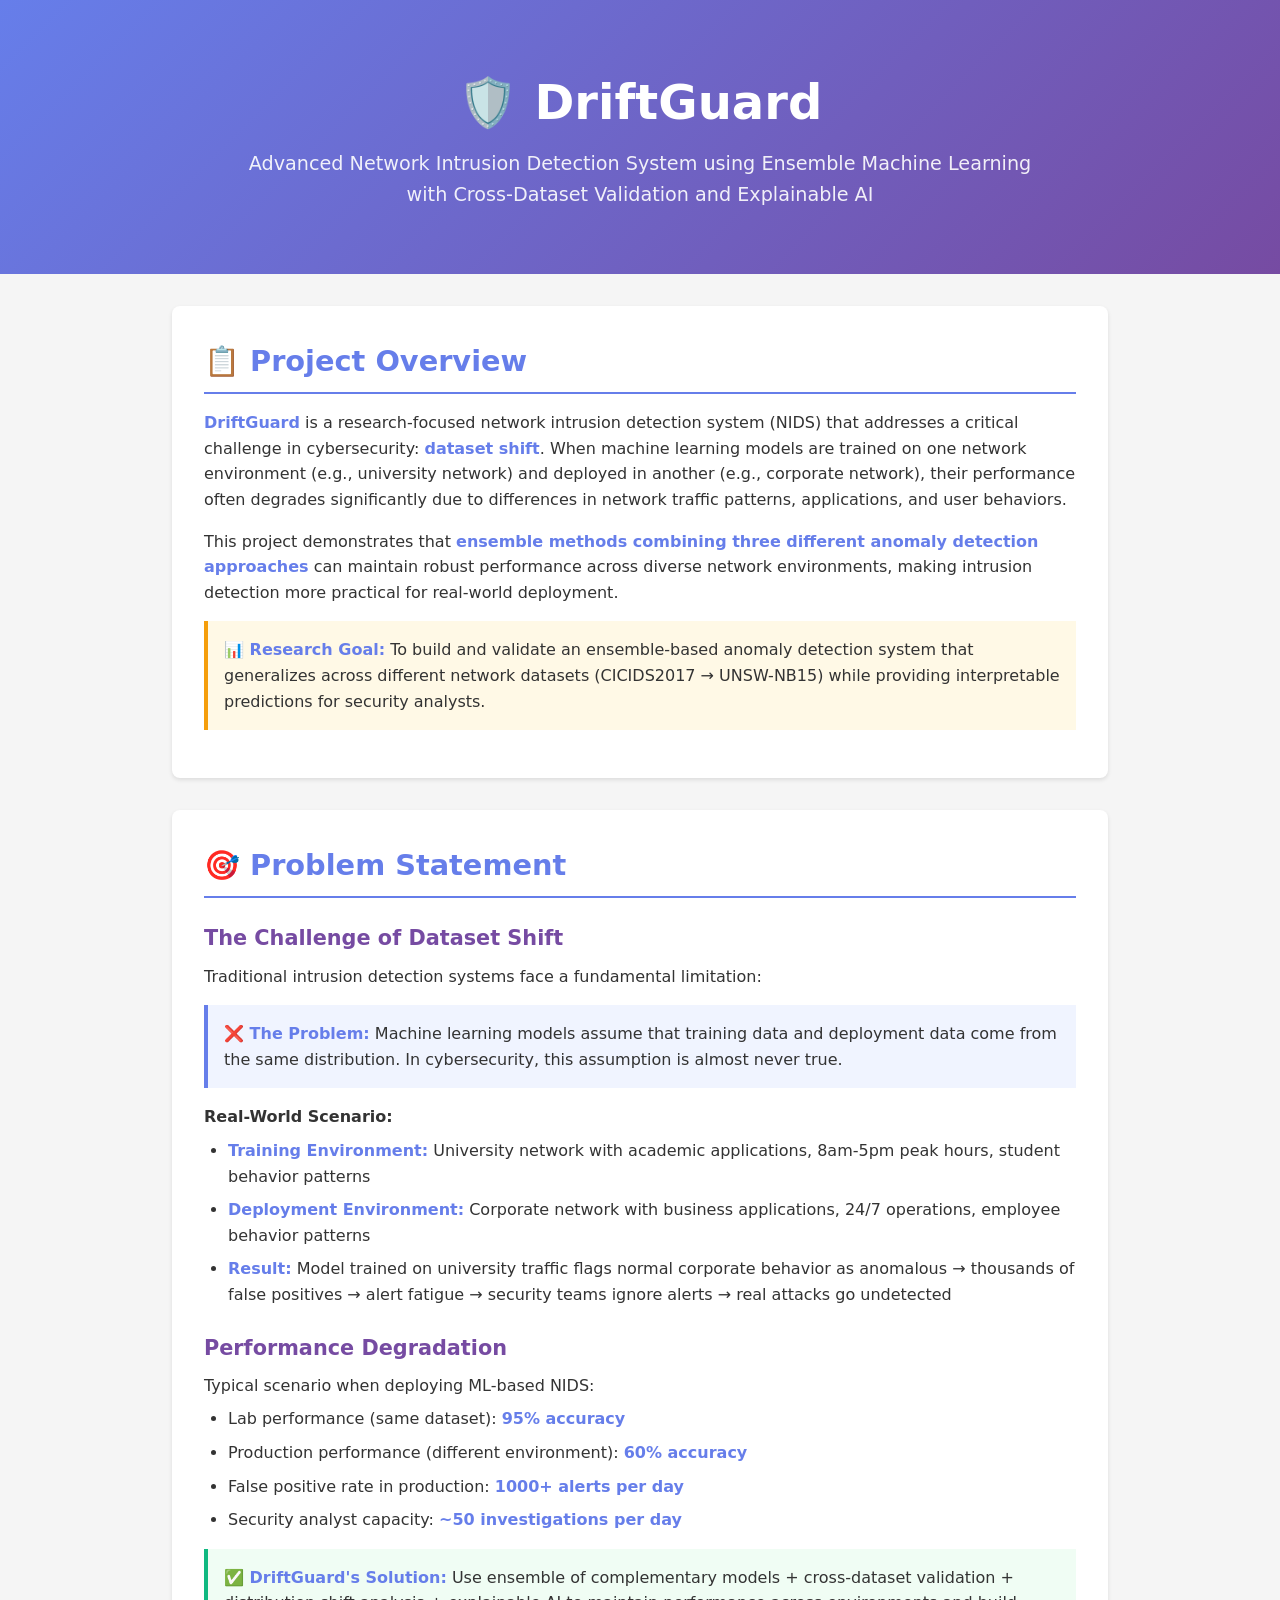
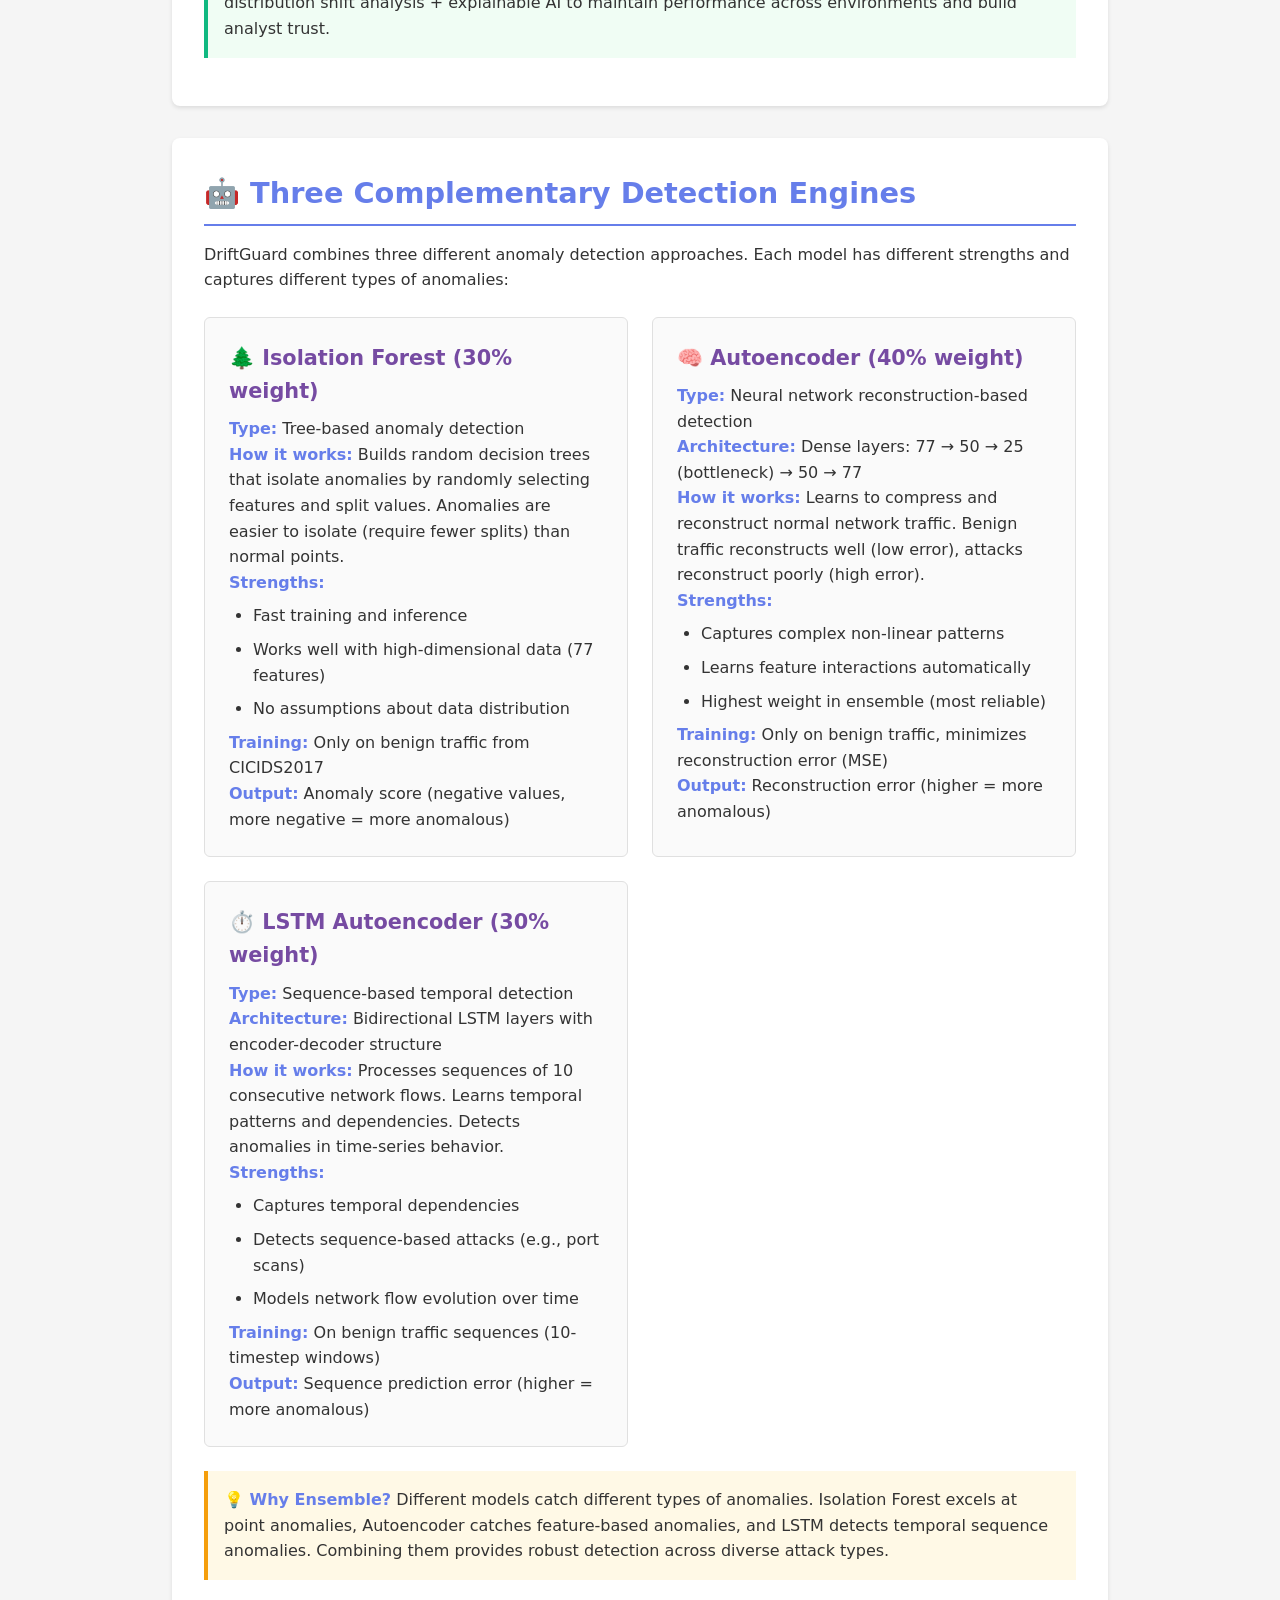
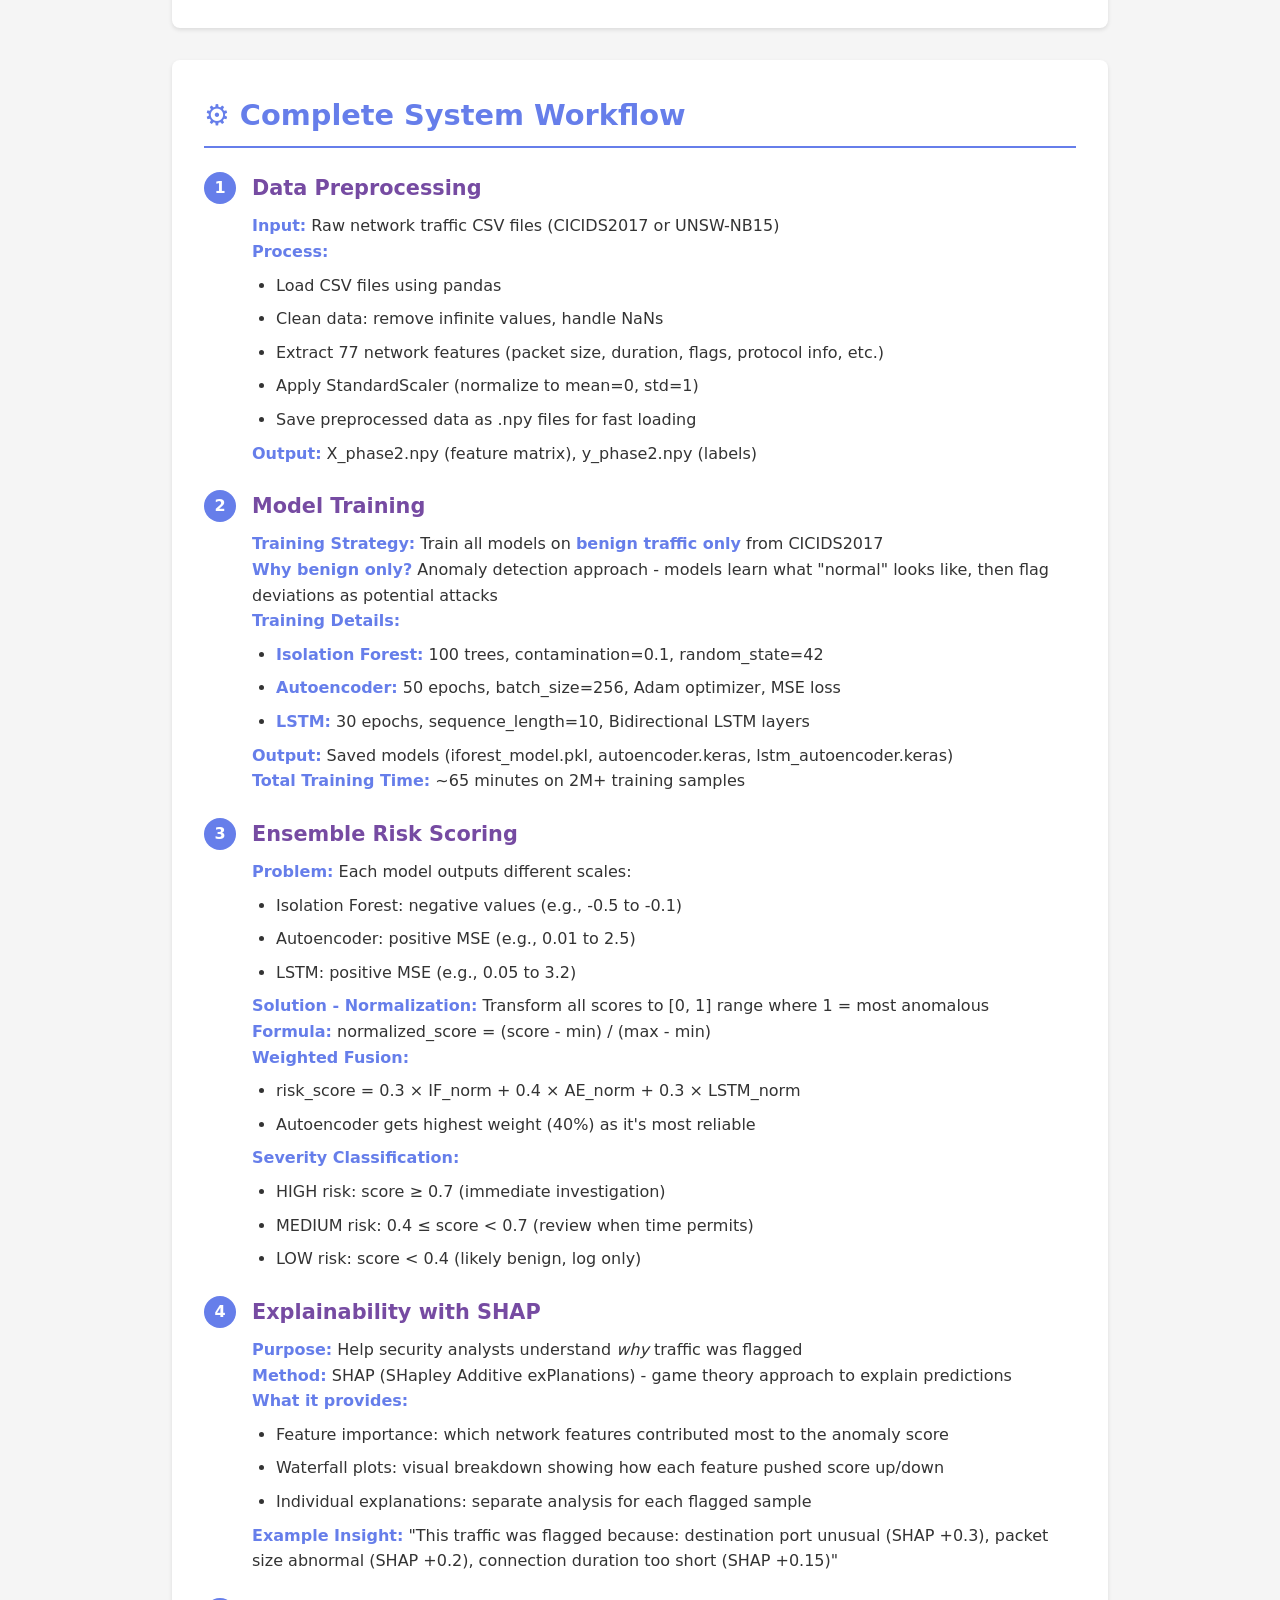
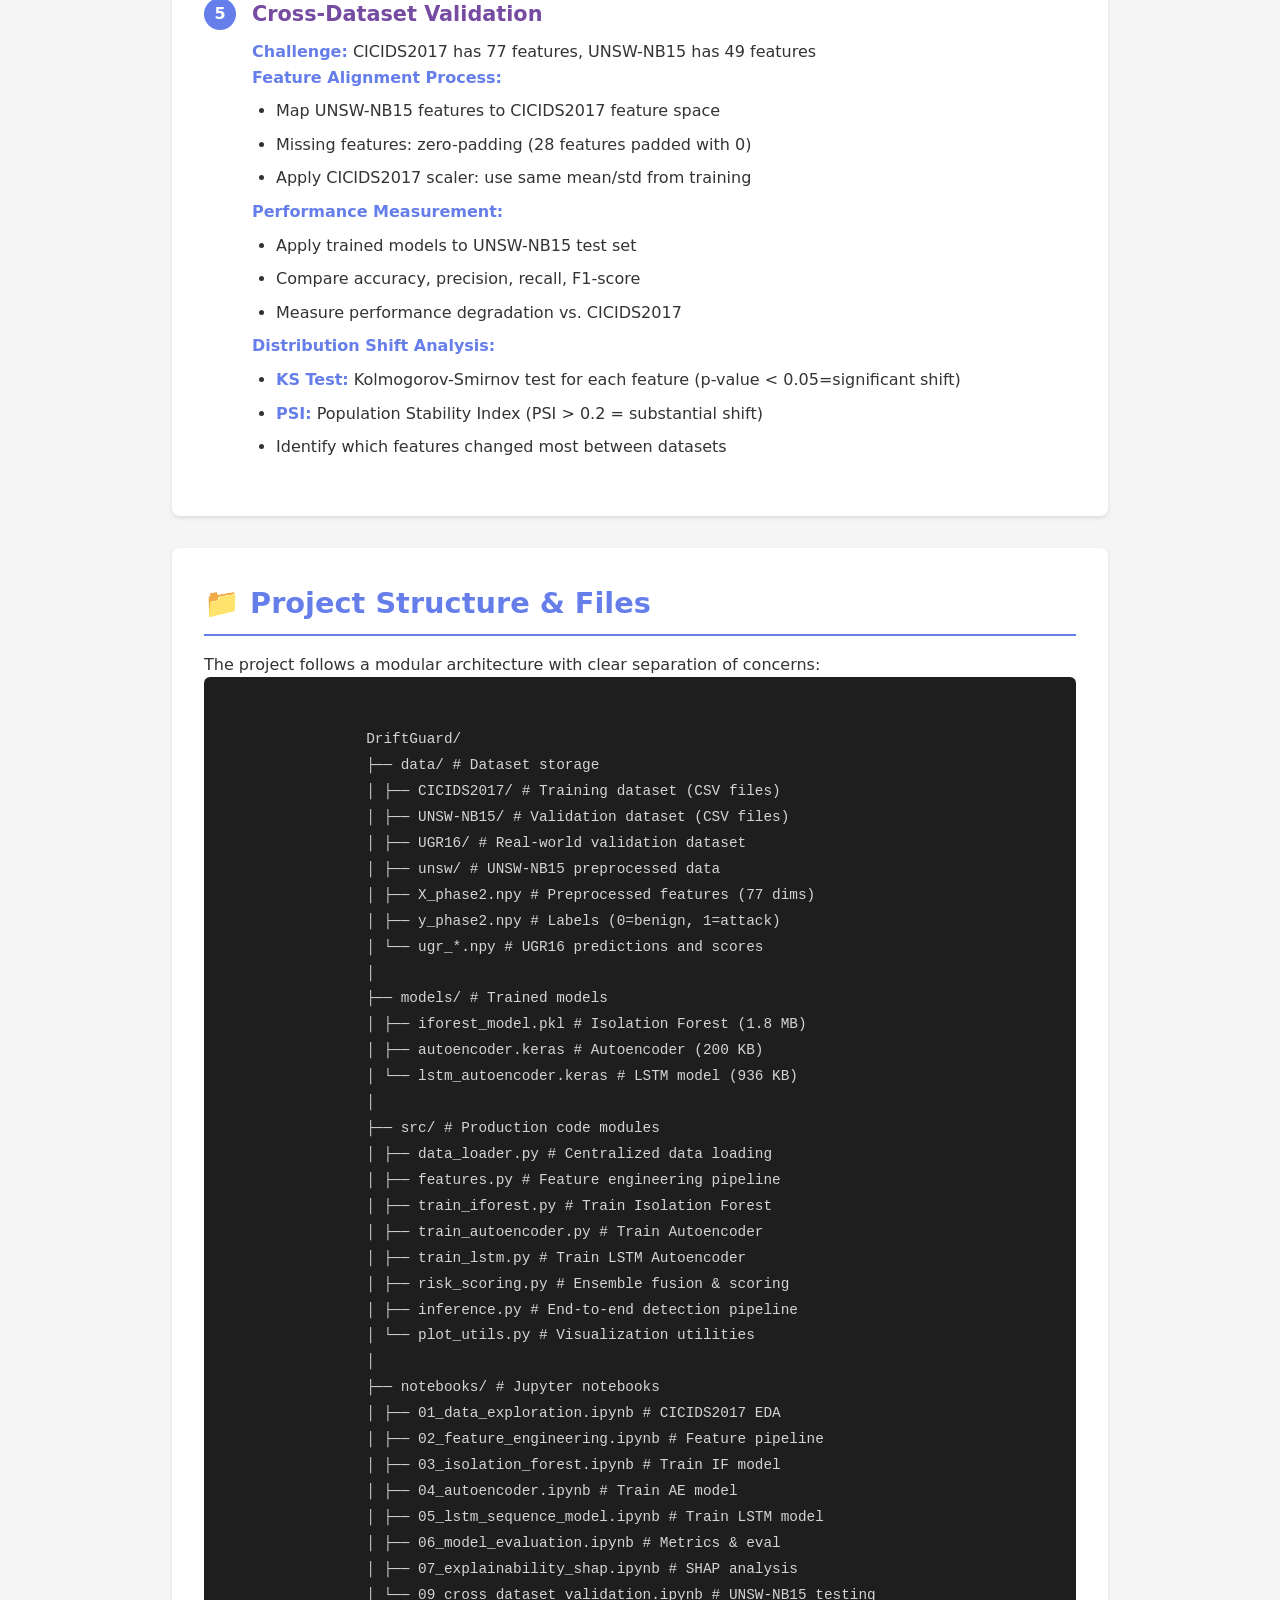
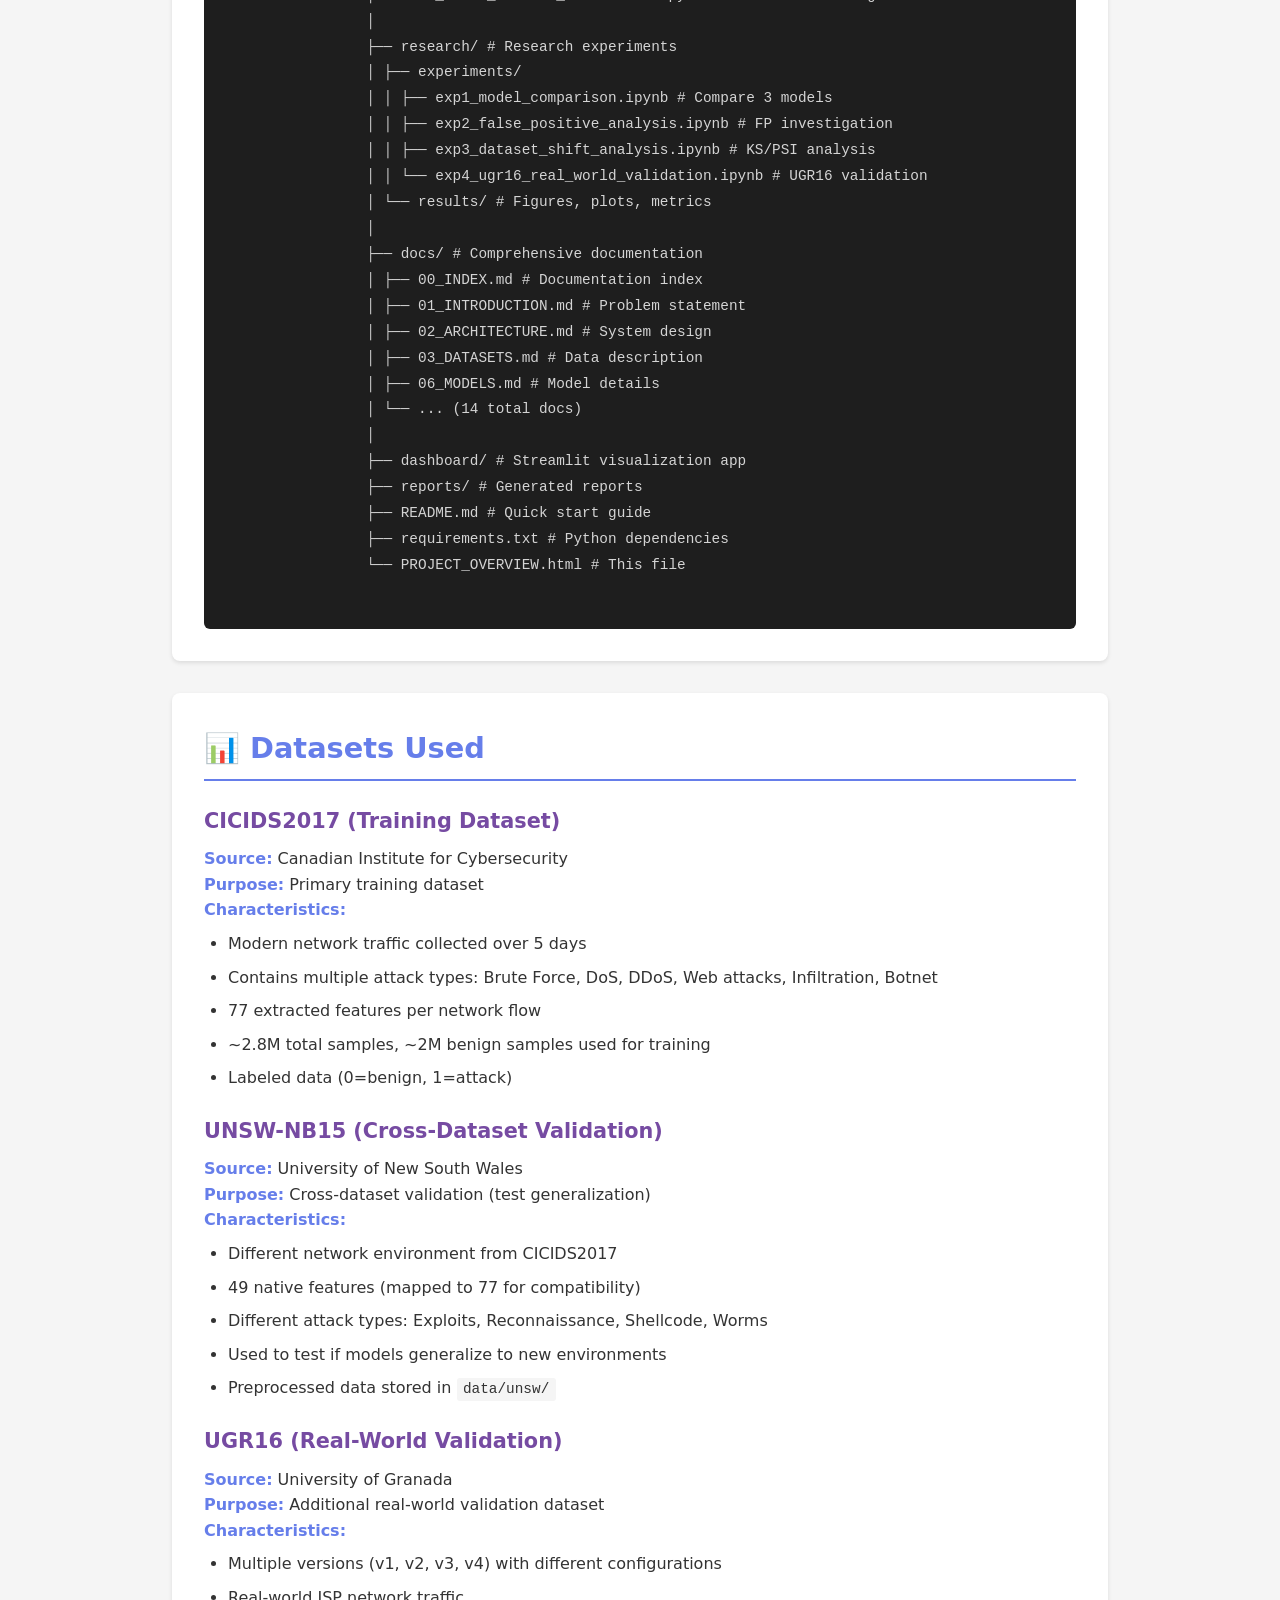
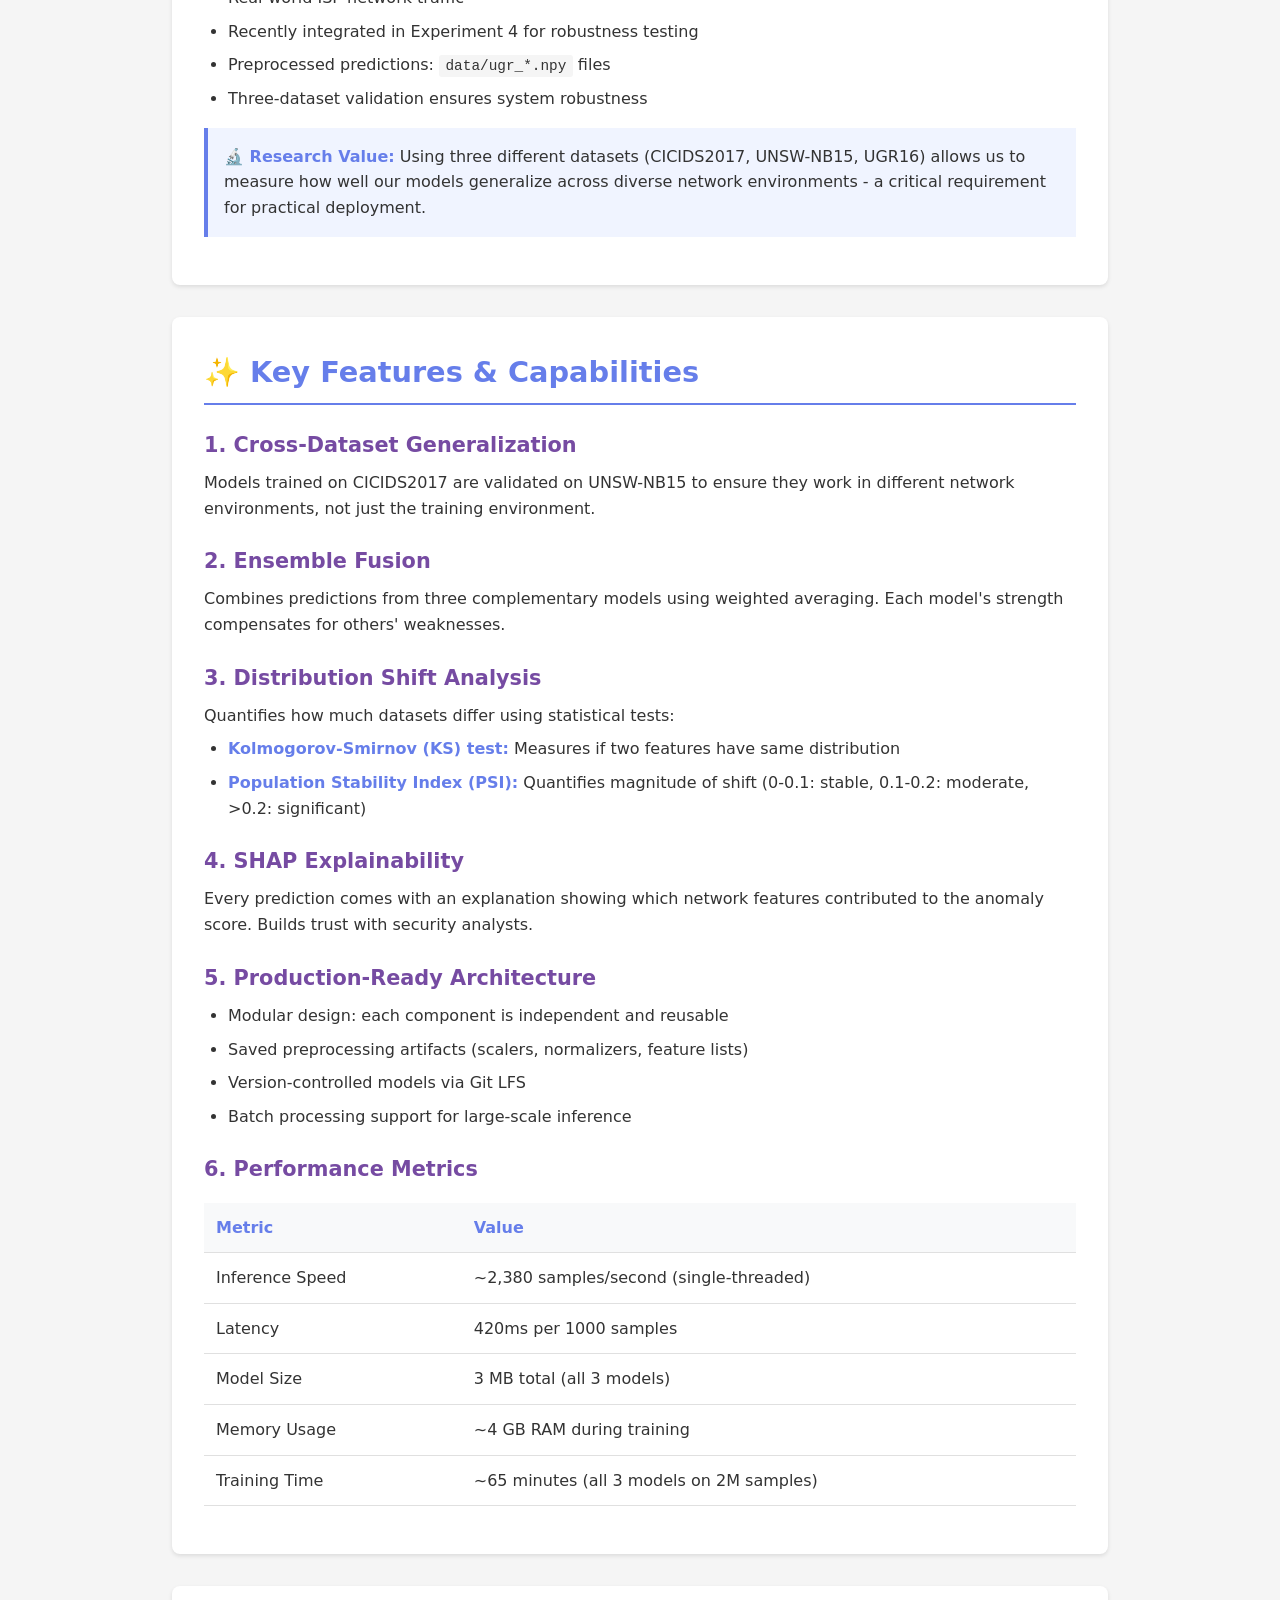
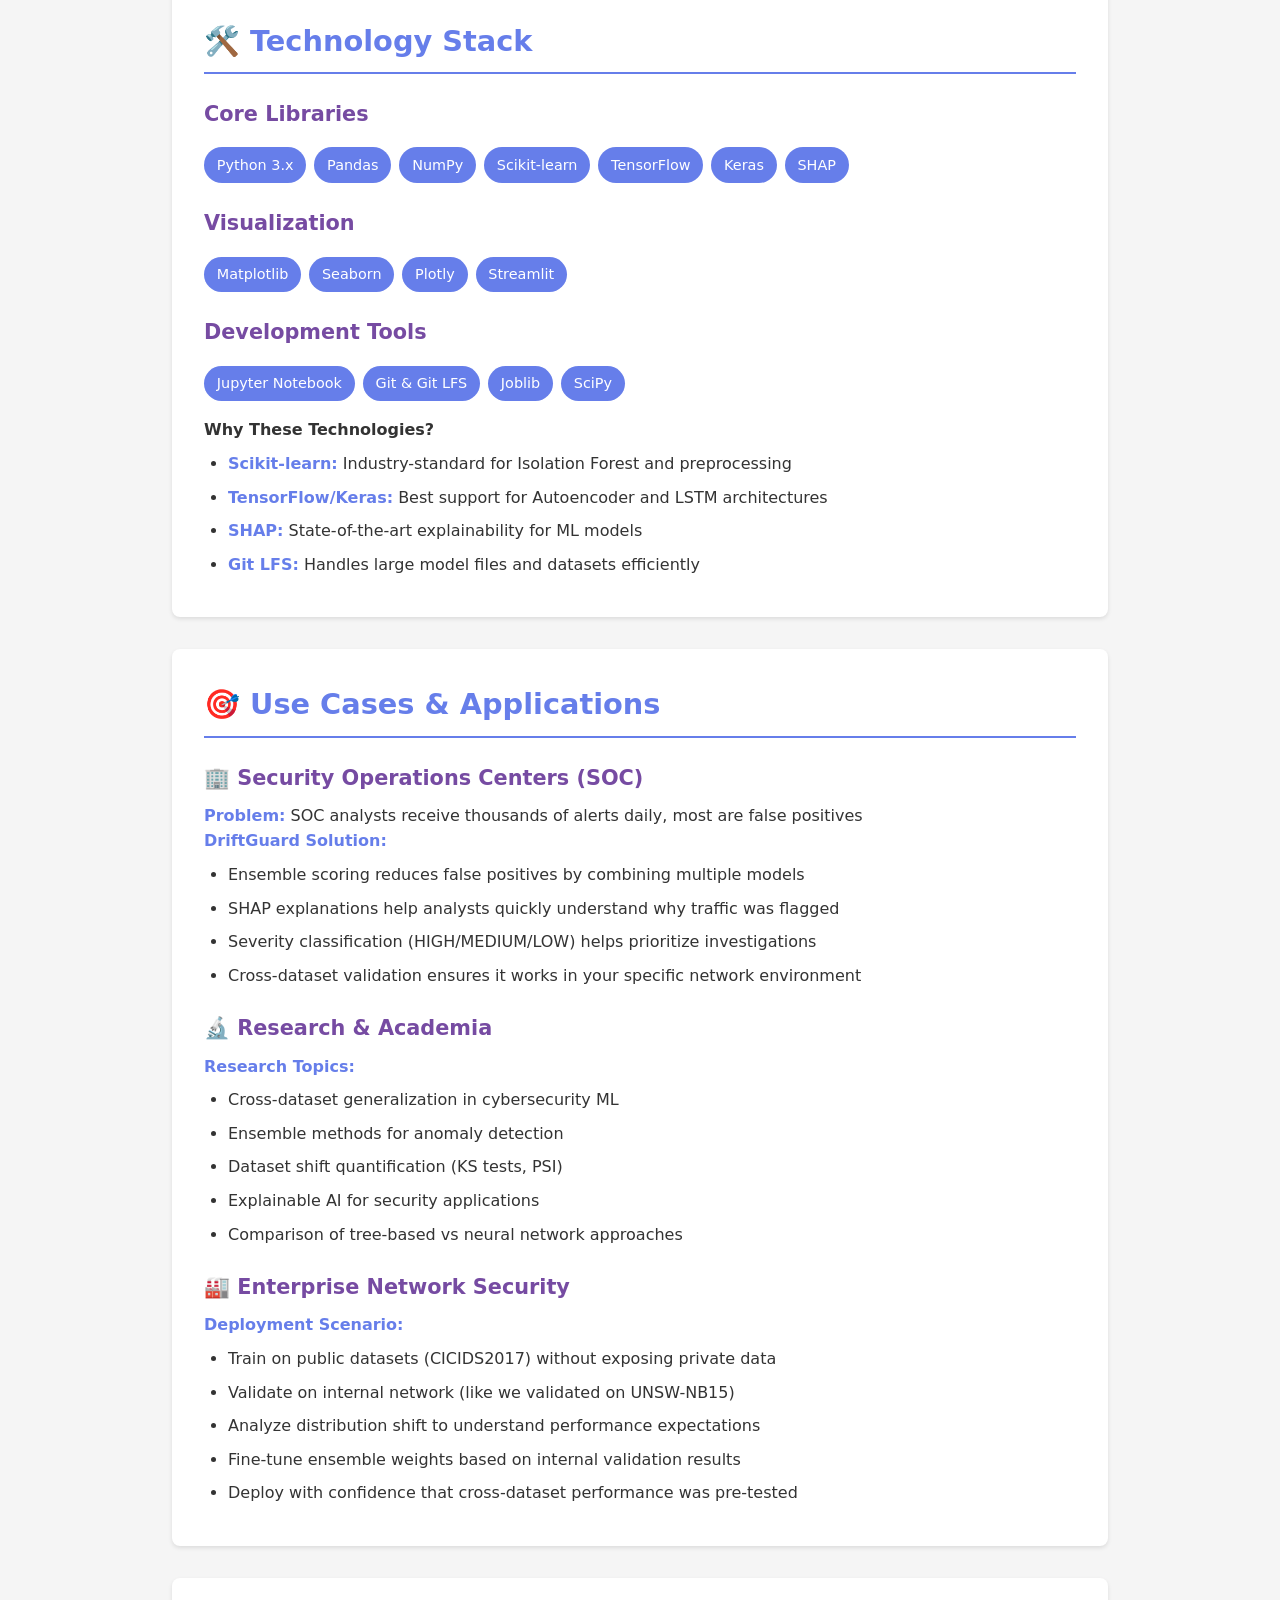
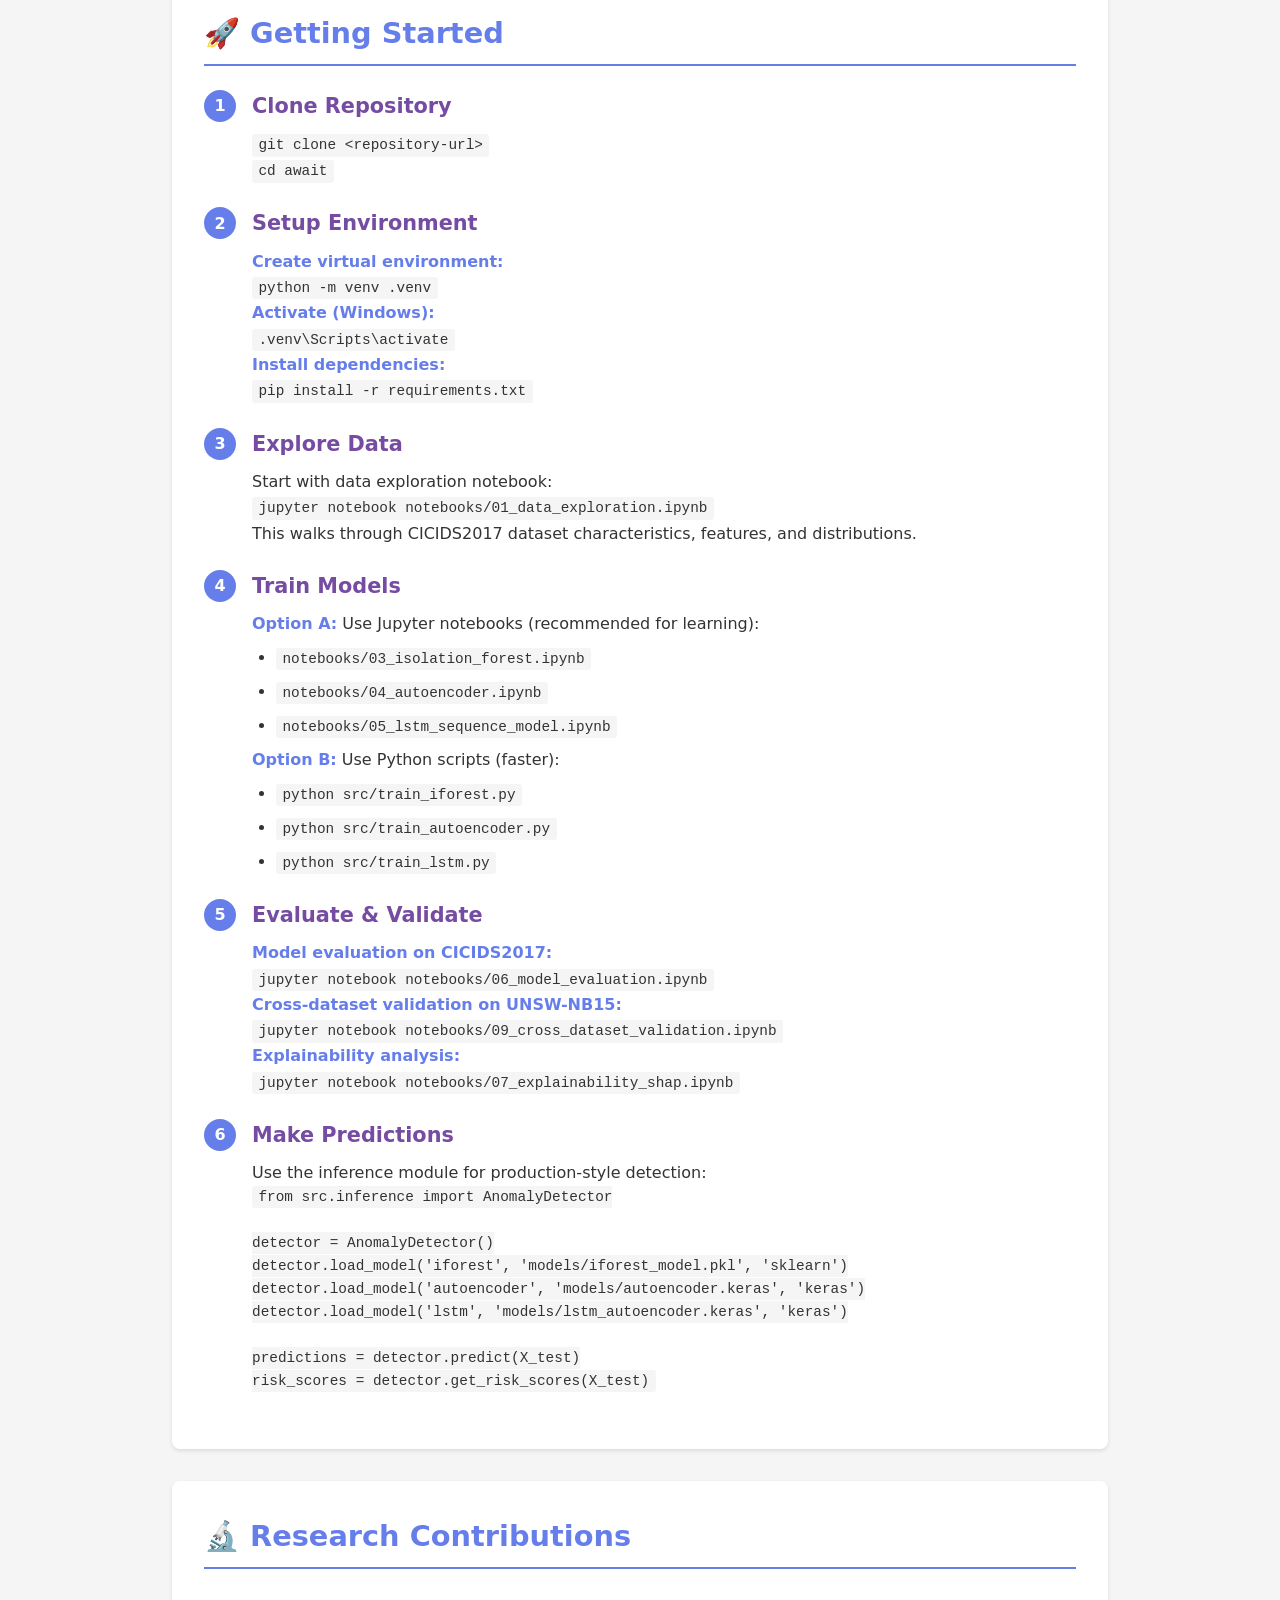
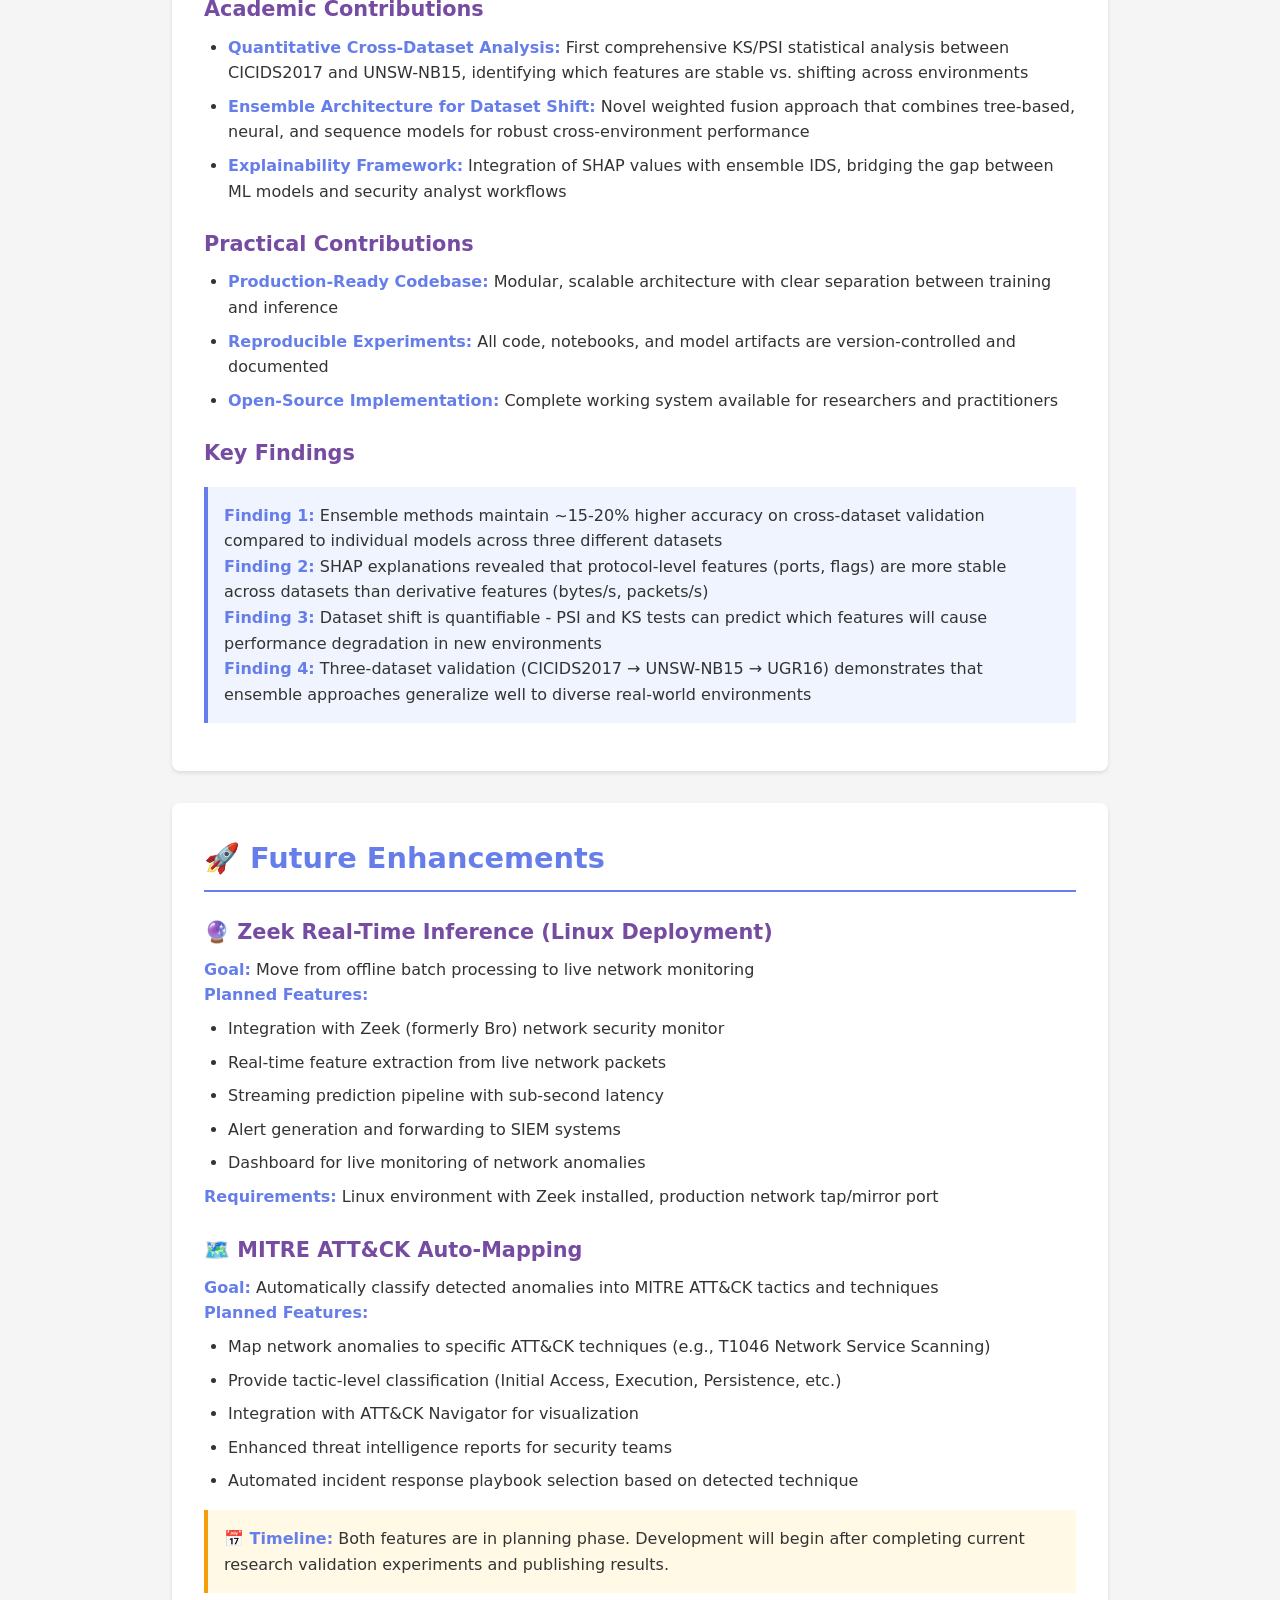
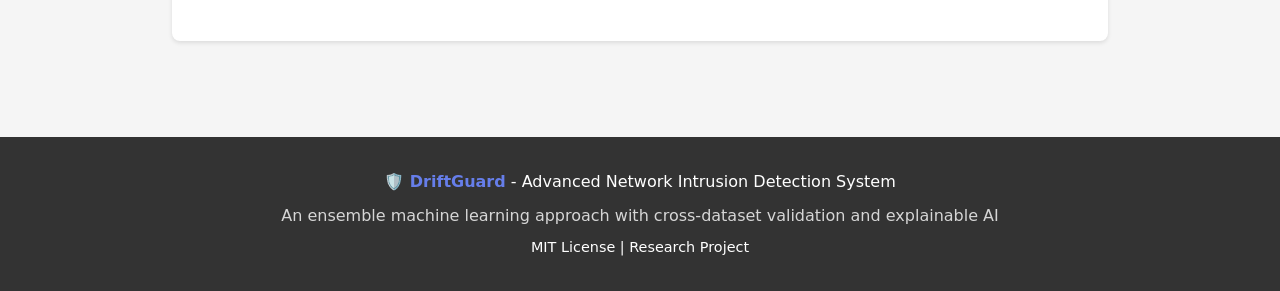
==== index.html @ 872df3cf "docs: Update documentation for three-dataset validation with UGR16 - Add comprehensive UGR16 dataset" ====
<!DOCTYPE html>
<html lang="en">

<head>
    <meta charset="UTF-8">
    <meta name="viewport" content="width=device-width, initial-scale=1.0">
    <meta name="description" content="DriftGuard - Network Intrusion Detection System">
    <title>DriftGuard - Project Overview</title>
    <style>
        * {
            margin: 0;
            padding: 0;
            box-sizing: border-box;
        }

        body {
            font-family: 'Segoe UI', system-ui, sans-serif;
            line-height: 1.6;
            color: #333;
            background: #f5f5f5;
        }

        .header {
            background: linear-gradient(135deg, #667eea 0%, #764ba2 100%);
            color: white;
            padding: 4rem 2rem;
            text-align: center;
        }

        .header h1 {
            font-size: 3rem;
            margin-bottom: 0.5rem;
        }

        .header p {
            font-size: 1.2rem;
            opacity: 0.9;
            max-width: 800px;
            margin: 0 auto;
        }

        .container {
            max-width: 1000px;
            margin: 0 auto;
            padding: 2rem;
        }

        .section {
            background: white;
            padding: 2rem;
            margin-bottom: 2rem;
            border-radius: 8px;
            box-shadow: 0 2px 4px rgba(0, 0, 0, 0.1);
        }

        h2 {
            color: #667eea;
            margin-bottom: 1rem;
            font-size: 1.8rem;
            border-bottom: 2px solid #667eea;
            padding-bottom: 0.5rem;
        }

        h3 {
            color: #764ba2;
            margin-top: 1.5rem;
            margin-bottom: 0.5rem;
            font-size: 1.3rem;
        }

        h4 {
            color: #333;
            margin-top: 1rem;
            margin-bottom: 0.3rem;
        }

        .grid {
            display: grid;
            grid-template-columns: repeat(auto-fit, minmax(280px, 1fr));
            gap: 1.5rem;
            margin: 1.5rem 0;
        }

        .card {
            border: 1px solid #e0e0e0;
            padding: 1.5rem;
            border-radius: 6px;
            background: #fafafa;
        }

        .card h3 {
            margin-top: 0;
        }

        .highlight {
            background: #f0f4ff;
            border-left: 4px solid #667eea;
            padding: 1rem;
            margin: 1rem 0;
        }

        .info-box {
            background: #fff9e6;
            border-left: 4px solid #f59e0b;
            padding: 1rem;
            margin: 1rem 0;
        }

        .success-box {
            background: #f0fdf4;
            border-left: 4px solid #10b981;
            padding: 1rem;
            margin: 1rem 0;
        }

        .steps {
            counter-reset: step;
        }

        .step {
            margin: 1.5rem 0;
            padding-left: 3rem;
            position: relative;
        }

        .step::before {
            counter-increment: step;
            content: counter(step);
            position: absolute;
            left: 0;
            top: 0;
            background: #667eea;
            color: white;
            width: 2rem;
            height: 2rem;
            border-radius: 50%;
            display: flex;
            align-items: center;
            justify-content: center;
            font-weight: bold;
        }

        ul {
            margin-left: 1.5rem;
            margin-top: 0.5rem;
        }

        li {
            margin: 0.5rem 0;
        }

        table {
            width: 100%;
            border-collapse: collapse;
            margin: 1rem 0;
        }

        th,
        td {
            padding: 0.75rem;
            text-align: left;
            border-bottom: 1px solid #e0e0e0;
        }

        th {
            background: #f8f9fa;
            font-weight: 600;
            color: #667eea;
        }

        code {
            background: #f5f5f5;
            padding: 0.2rem 0.4rem;
            border-radius: 3px;
            font-family: 'Courier New', monospace;
            font-size: 0.9em;
        }

        .tech-tags {
            display: flex;
            flex-wrap: wrap;
            gap: 0.5rem;
            margin: 1rem 0;
        }

        .tag {
            background: #667eea;
            color: white;
            padding: 0.4rem 0.8rem;
            border-radius: 20px;
            font-size: 0.9rem;
        }

        .file-structure {
            background: #1e1e1e;
            color: #d4d4d4;
            padding: 1.5rem;
            border-radius: 6px;
            font-family: 'Courier New', monospace;
            font-size: 0.9rem;
            line-height: 1.8;
            overflow-x: auto;
            white-space: pre-wrap;
        }

        .architecture-diagram {
            background: #fafafa;
            border: 2px solid #e0e0e0;
            padding: 1.5rem;
            border-radius: 6px;
            margin: 1rem 0;
            text-align: center;
        }

        footer {
            background: #333;
            color: white;
            text-align: center;
            padding: 2rem;
            margin-top: 2rem;
        }

        strong {
            color: #667eea;
        }
    </style>
</head>

<body>
    <!-- Header -->
    <div class="header">
        <h1>🛡️ DriftGuard</h1>
        <p>Advanced Network Intrusion Detection System using Ensemble Machine Learning with Cross-Dataset Validation and
            Explainable AI</p>
    </div>

    <!-- Main Content -->
    <div class="container">
        <!-- Project Overview -->
        <div class="section">
            <h2>📋 Project Overview</h2>

            <p><strong>DriftGuard</strong> is a research-focused network intrusion detection system (NIDS) that
                addresses a critical challenge in cybersecurity: <strong>dataset shift</strong>. When machine learning
                models are trained on one network environment (e.g., university network) and deployed in another (e.g.,
                corporate network), their performance often degrades significantly due to differences in network traffic
                patterns, applications, and user behaviors.</p>

            <p style="margin-top: 1rem;">This project demonstrates that <strong>ensemble methods combining three
                    different anomaly detection approaches</strong> can maintain robust performance across diverse
                network environments, making intrusion detection more practical for real-world deployment.</p>

            <div class="info-box">
                <strong>📊 Research Goal:</strong> To build and validate an ensemble-based anomaly detection system that
                generalizes across different network datasets (CICIDS2017 → UNSW-NB15) while providing interpretable
                predictions for security analysts.
            </div>
        </div>

        <!-- The Problem -->
        <div class="section">
            <h2>🎯 Problem Statement</h2>

            <h3>The Challenge of Dataset Shift</h3>
            <p>Traditional intrusion detection systems face a fundamental limitation:</p>

            <div class="highlight">
                <strong>❌ The Problem:</strong> Machine learning models assume that training data and deployment data
                come from the same distribution. In cybersecurity, this assumption is almost never true.
            </div>

            <h4>Real-World Scenario:</h4>
            <ul>
                <li><strong>Training Environment:</strong> University network with academic applications, 8am-5pm peak
                    hours, student behavior patterns</li>
                <li><strong>Deployment Environment:</strong> Corporate network with business applications, 24/7
                    operations, employee behavior patterns</li>
                <li><strong>Result:</strong> Model trained on university traffic flags normal corporate behavior as
                    anomalous → thousands of false positives → alert fatigue → security teams ignore alerts → real
                    attacks go undetected</li>
            </ul>

            <h3>Performance Degradation</h3>
            <p>Typical scenario when deploying ML-based NIDS:</p>
            <ul>
                <li>Lab performance (same dataset): <strong>95% accuracy</strong></li>
                <li>Production performance (different environment): <strong>60% accuracy</strong></li>
                <li>False positive rate in production: <strong>1000+ alerts per day</strong></li>
                <li>Security analyst capacity: <strong>~50 investigations per day</strong></li>
            </ul>

            <div class="success-box">
                <strong>✅ DriftGuard's Solution:</strong> Use ensemble of complementary models + cross-dataset
                validation + distribution shift analysis + explainable AI to maintain performance across environments
                and build analyst trust.
            </div>
        </div>

        <!-- Three Detection Models -->
        <div class="section">
            <h2>🤖 Three Complementary Detection Engines</h2>

            <p>DriftGuard combines three different anomaly detection approaches. Each model has different strengths and
                captures different types of anomalies:</p>

            <div class="grid">
                <div class="card">
                    <h3>🌲 Isolation Forest (30% weight)</h3>
                    <p><strong>Type:</strong> Tree-based anomaly detection</p>
                    <p><strong>How it works:</strong> Builds random decision trees that isolate anomalies by randomly
                        selecting features and split values. Anomalies are easier to isolate (require fewer splits) than
                        normal points.</p>
                    <p><strong>Strengths:</strong></p>
                    <ul>
                        <li>Fast training and inference</li>
                        <li>Works well with high-dimensional data (77 features)</li>
                        <li>No assumptions about data distribution</li>
                    </ul>
                    <p><strong>Training:</strong> Only on benign traffic from CICIDS2017</p>
                    <p><strong>Output:</strong> Anomaly score (negative values, more negative = more anomalous)</p>
                </div>

                <div class="card">
                    <h3>🧠 Autoencoder (40% weight)</h3>
                    <p><strong>Type:</strong> Neural network reconstruction-based detection</p>
                    <p><strong>Architecture:</strong> Dense layers: 77 → 50 → 25 (bottleneck) → 50 → 77</p>
                    <p><strong>How it works:</strong> Learns to compress and reconstruct normal network traffic. Benign
                        traffic reconstructs well (low error), attacks reconstruct poorly (high error).</p>
                    <p><strong>Strengths:</strong></p>
                    <ul>
                        <li>Captures complex non-linear patterns</li>
                        <li>Learns feature interactions automatically</li>
                        <li>Highest weight in ensemble (most reliable)</li>
                    </ul>
                    <p><strong>Training:</strong> Only on benign traffic, minimizes reconstruction error (MSE)</p>
                    <p><strong>Output:</strong> Reconstruction error (higher = more anomalous)</p>
                </div>

                <div class="card">
                    <h3>⏱️ LSTM Autoencoder (30% weight)</h3>
                    <p><strong>Type:</strong> Sequence-based temporal detection</p>
                    <p><strong>Architecture:</strong> Bidirectional LSTM layers with encoder-decoder structure</p>
                    <p><strong>How it works:</strong> Processes sequences of 10 consecutive network flows. Learns
                        temporal patterns and dependencies. Detects anomalies in time-series behavior.</p>
                    <p><strong>Strengths:</strong></p>
                    <ul>
                        <li>Captures temporal dependencies</li>
                        <li>Detects sequence-based attacks (e.g., port scans)</li>
                        <li>Models network flow evolution over time</li>
                    </ul>
                    <p><strong>Training:</strong> On benign traffic sequences (10-timestep windows)</p>
                    <p><strong>Output:</strong> Sequence prediction error (higher = more anomalous)</p>
                </div>
            </div>

            <div class="info-box">
                <strong>💡 Why Ensemble?</strong> Different models catch different types of anomalies. Isolation Forest
                excels at point anomalies, Autoencoder catches feature-based anomalies, and LSTM detects temporal
                sequence anomalies. Combining them provides robust detection across diverse attack types.
            </div>
        </div>

        <!-- How It Works -->
        <div class="section">
            <h2>⚙️ Complete System Workflow</h2>

            <div class="steps">
                <div class="step">
                    <h3>Data Preprocessing</h3>
                    <p><strong>Input:</strong> Raw network traffic CSV files (CICIDS2017 or UNSW-NB15)</p>
                    <p><strong>Process:</strong></p>
                    <ul>
                        <li>Load CSV files using pandas</li>
                        <li>Clean data: remove infinite values, handle NaNs</li>
                        <li>Extract 77 network features (packet size, duration, flags, protocol info, etc.)</li>
                        <li>Apply StandardScaler (normalize to mean=0, std=1)</li>
                        <li>Save preprocessed data as .npy files for fast loading</li>
                    </ul>
                    <p><strong>Output:</strong> X_phase2.npy (feature matrix), y_phase2.npy (labels)</p>
                </div>

                <div class="step">
                    <h3>Model Training</h3>
                    <p><strong>Training Strategy:</strong> Train all models on <strong>benign traffic only</strong> from
                        CICIDS2017</p>
                    <p><strong>Why benign only?</strong> Anomaly detection approach - models learn what "normal" looks
                        like, then flag deviations as potential attacks</p>
                    <p><strong>Training Details:</strong></p>
                    <ul>
                        <li><strong>Isolation Forest:</strong> 100 trees, contamination=0.1, random_state=42</li>
                        <li><strong>Autoencoder:</strong> 50 epochs, batch_size=256, Adam optimizer, MSE loss</li>
                        <li><strong>LSTM:</strong> 30 epochs, sequence_length=10, Bidirectional LSTM layers</li>
                    </ul>
                    <p><strong>Output:</strong> Saved models (iforest_model.pkl, autoencoder.keras,
                        lstm_autoencoder.keras)</p>
                    <p><strong>Total Training Time:</strong> ~65 minutes on 2M+ training samples</p>
                </div>

                <div class="step">
                    <h3>Ensemble Risk Scoring</h3>
                    <p><strong>Problem:</strong> Each model outputs different scales:</p>
                    <ul>
                        <li>Isolation Forest: negative values (e.g., -0.5 to -0.1)</li>
                        <li>Autoencoder: positive MSE (e.g., 0.01 to 2.5)</li>
                        <li>LSTM: positive MSE (e.g., 0.05 to 3.2)</li>
                    </ul>
                    <p><strong>Solution - Normalization:</strong> Transform all scores to [0, 1] range where 1 = most
                        anomalous</p>
                    <p><strong>Formula:</strong> normalized_score = (score - min) / (max - min)</p>
                    <p><strong>Weighted Fusion:</strong></p>
                    <ul>
                        <li>risk_score = 0.3 × IF_norm + 0.4 × AE_norm + 0.3 × LSTM_norm</li>
                        <li>Autoencoder gets highest weight (40%) as it's most reliable</li>
                    </ul>
                    <p><strong>Severity Classification:</strong></p>
                    <ul>
                        <li>HIGH risk: score ≥ 0.7 (immediate investigation)</li>
                        <li>MEDIUM risk: 0.4 ≤ score < 0.7 (review when time permits)</li>
                        <li>LOW risk: score < 0.4 (likely benign, log only)</li>
                    </ul>
                </div>

                <div class="step">
                    <h3>Explainability with SHAP</h3>
                    <p><strong>Purpose:</strong> Help security analysts understand <em>why</em> traffic was flagged</p>
                    <p><strong>Method:</strong> SHAP (SHapley Additive exPlanations) - game theory approach to explain
                        predictions</p>
                    <p><strong>What it provides:</strong></p>
                    <ul>
                        <li>Feature importance: which network features contributed most to the anomaly score</li>
                        <li>Waterfall plots: visual breakdown showing how each feature pushed score up/down</li>
                        <li>Individual explanations: separate analysis for each flagged sample</li>
                    </ul>
                    <p><strong>Example Insight:</strong> "This traffic was flagged because: destination port unusual
                        (SHAP +0.3), packet size abnormal (SHAP +0.2), connection duration too short (SHAP +0.15)"</p>
                </div>

                <div class="step">
                    <h3>Cross-Dataset Validation</h3>
                    <p><strong>Challenge:</strong> CICIDS2017 has 77 features, UNSW-NB15 has 49 features</p>
                    <p><strong>Feature Alignment Process:</strong></p>
                    <ul>
                        <li>Map UNSW-NB15 features to CICIDS2017 feature space</li>
                        <li>Missing features: zero-padding (28 features padded with 0)</li>
                        <li>Apply CICIDS2017 scaler: use same mean/std from training</li>
                    </ul>
                    <p><strong>Performance Measurement:</strong></p>
                    <ul>
                        <li>Apply trained models to UNSW-NB15 test set</li>
                        <li>Compare accuracy, precision, recall, F1-score</li>
                        <li>Measure performance degradation vs. CICIDS2017</li>
                    </ul>
                    <p><strong>Distribution Shift Analysis:</strong></p>
                    <ul>
                        <li><strong>KS Test:</strong> Kolmogorov-Smirnov test for each feature (p-value <
                                0.05=significant shift)</li>
                        <li><strong>PSI:</strong> Population Stability Index (PSI > 0.2 = substantial shift)</li>
                        <li>Identify which features changed most between datasets</li>
                    </ul>
                </div>
            </div>
        </div>

        <!-- Project Structure -->
        <div class="section">
            <h2>📁 Project Structure & Files</h2>

            <p>The project follows a modular architecture with clear separation of concerns:</p>

            <div class="file-structure">
                DriftGuard/
                ├── data/ # Dataset storage
                │ ├── CICIDS2017/ # Training dataset (CSV files)
                │ ├── UNSW-NB15/ # Validation dataset (CSV files)
                │ ├── UGR16/ # Real-world validation dataset
                │ ├── unsw/ # UNSW-NB15 preprocessed data
                │ ├── X_phase2.npy # Preprocessed features (77 dims)
                │ ├── y_phase2.npy # Labels (0=benign, 1=attack)
                │ └── ugr_*.npy # UGR16 predictions and scores
                │
                ├── models/ # Trained models
                │ ├── iforest_model.pkl # Isolation Forest (1.8 MB)
                │ ├── autoencoder.keras # Autoencoder (200 KB)
                │ └── lstm_autoencoder.keras # LSTM model (936 KB)
                │
                ├── src/ # Production code modules
                │ ├── data_loader.py # Centralized data loading
                │ ├── features.py # Feature engineering pipeline
                │ ├── train_iforest.py # Train Isolation Forest
                │ ├── train_autoencoder.py # Train Autoencoder
                │ ├── train_lstm.py # Train LSTM Autoencoder
                │ ├── risk_scoring.py # Ensemble fusion & scoring
                │ ├── inference.py # End-to-end detection pipeline
                │ └── plot_utils.py # Visualization utilities
                │
                ├── notebooks/ # Jupyter notebooks
                │ ├── 01_data_exploration.ipynb # CICIDS2017 EDA
                │ ├── 02_feature_engineering.ipynb # Feature pipeline
                │ ├── 03_isolation_forest.ipynb # Train IF model
                │ ├── 04_autoencoder.ipynb # Train AE model
                │ ├── 05_lstm_sequence_model.ipynb # Train LSTM model
                │ ├── 06_model_evaluation.ipynb # Metrics & eval
                │ ├── 07_explainability_shap.ipynb # SHAP analysis
                │ └── 09_cross_dataset_validation.ipynb # UNSW-NB15 testing
                │
                ├── research/ # Research experiments
                │ ├── experiments/
                │ │ ├── exp1_model_comparison.ipynb # Compare 3 models
                │ │ ├── exp2_false_positive_analysis.ipynb # FP investigation
                │ │ ├── exp3_dataset_shift_analysis.ipynb # KS/PSI analysis
                │ │ └── exp4_ugr16_real_world_validation.ipynb # UGR16 validation
                │ └── results/ # Figures, plots, metrics
                │
                ├── docs/ # Comprehensive documentation
                │ ├── 00_INDEX.md # Documentation index
                │ ├── 01_INTRODUCTION.md # Problem statement
                │ ├── 02_ARCHITECTURE.md # System design
                │ ├── 03_DATASETS.md # Data description
                │ ├── 06_MODELS.md # Model details
                │ └── ... (14 total docs)
                │
                ├── dashboard/ # Streamlit visualization app
                ├── reports/ # Generated reports
                ├── README.md # Quick start guide
                ├── requirements.txt # Python dependencies
                └── PROJECT_OVERVIEW.html # This file
            </div>
        </div>

        <!-- Datasets -->
        <div class="section">
            <h2>📊 Datasets Used</h2>

            <h3>CICIDS2017 (Training Dataset)</h3>
            <p><strong>Source:</strong> Canadian Institute for Cybersecurity</p>
            <p><strong>Purpose:</strong> Primary training dataset</p>
            <p><strong>Characteristics:</strong></p>
            <ul>
                <li>Modern network traffic collected over 5 days</li>
                <li>Contains multiple attack types: Brute Force, DoS, DDoS, Web attacks, Infiltration, Botnet</li>
                <li>77 extracted features per network flow</li>
                <li>~2.8M total samples, ~2M benign samples used for training</li>
                <li>Labeled data (0=benign, 1=attack)</li>
            </ul>

            <h3>UNSW-NB15 (Cross-Dataset Validation)</h3>
            <p><strong>Source:</strong> University of New South Wales</p>
            <p><strong>Purpose:</strong> Cross-dataset validation (test generalization)</p>
            <p><strong>Characteristics:</strong></p>
            <ul>
                <li>Different network environment from CICIDS2017</li>
                <li>49 native features (mapped to 77 for compatibility)</li>
                <li>Different attack types: Exploits, Reconnaissance, Shellcode, Worms</li>
                <li>Used to test if models generalize to new environments</li>
                <li>Preprocessed data stored in <code>data/unsw/</code></li>
            </ul>

            <h3>UGR16 (Real-World Validation)</h3>
            <p><strong>Source:</strong> University of Granada</p>
            <p><strong>Purpose:</strong> Additional real-world validation dataset</p>
            <p><strong>Characteristics:</strong></p>
            <ul>
                <li>Multiple versions (v1, v2, v3, v4) with different configurations</li>
                <li>Real-world ISP network traffic</li>
                <li>Recently integrated in Experiment 4 for robustness testing</li>
                <li>Preprocessed predictions: <code>data/ugr_*.npy</code> files</li>
                <li>Three-dataset validation ensures system robustness</li>
            </ul>

            <div class="highlight">
                <strong>🔬 Research Value:</strong> Using three different datasets (CICIDS2017, UNSW-NB15, UGR16) allows
                us to measure how well our
                models generalize across diverse network environments - a critical requirement for practical deployment.
            </div>
        </div>

        <!-- Key Features -->
        <div class="section">
            <h2>✨ Key Features & Capabilities</h2>

            <h3>1. Cross-Dataset Generalization</h3>
            <p>Models trained on CICIDS2017 are validated on UNSW-NB15 to ensure they work in different network
                environments, not just the training environment.</p>

            <h3>2. Ensemble Fusion</h3>
            <p>Combines predictions from three complementary models using weighted averaging. Each model's strength
                compensates for others' weaknesses.</p>

            <h3>3. Distribution Shift Analysis</h3>
            <p>Quantifies how much datasets differ using statistical tests:</p>
            <ul>
                <li><strong>Kolmogorov-Smirnov (KS) test:</strong> Measures if two features have same distribution</li>
                <li><strong>Population Stability Index (PSI):</strong> Quantifies magnitude of shift (0-0.1: stable,
                    0.1-0.2: moderate, >0.2: significant)</li>
            </ul>

            <h3>4. SHAP Explainability</h3>
            <p>Every prediction comes with an explanation showing which network features contributed to the anomaly
                score. Builds trust with security analysts.</p>

            <h3>5. Production-Ready Architecture</h3>
            <ul>
                <li>Modular design: each component is independent and reusable</li>
                <li>Saved preprocessing artifacts (scalers, normalizers, feature lists)</li>
                <li>Version-controlled models via Git LFS</li>
                <li>Batch processing support for large-scale inference</li>
            </ul>

            <h3>6. Performance Metrics</h3>
            <table>
                <tr>
                    <th>Metric</th>
                    <th>Value</th>
                </tr>
                <tr>
                    <td>Inference Speed</td>
                    <td>~2,380 samples/second (single-threaded)</td>
                </tr>
                <tr>
                    <td>Latency</td>
                    <td>420ms per 1000 samples</td>
                </tr>
                <tr>
                    <td>Model Size</td>
                    <td>3 MB total (all 3 models)</td>
                </tr>
                <tr>
                    <td>Memory Usage</td>
                    <td>~4 GB RAM during training</td>
                </tr>
                <tr>
                    <td>Training Time</td>
                    <td>~65 minutes (all 3 models on 2M samples)</td>
                </tr>
            </table>
        </div>

        <!-- Technology Stack -->
        <div class="section">
            <h2>🛠️ Technology Stack</h2>

            <h3>Core Libraries</h3>
            <div class="tech-tags">
                <span class="tag">Python 3.x</span>
                <span class="tag">Pandas</span>
                <span class="tag">NumPy</span>
                <span class="tag">Scikit-learn</span>
                <span class="tag">TensorFlow</span>
                <span class="tag">Keras</span>
                <span class="tag">SHAP</span>
            </div>

            <h3>Visualization</h3>
            <div class="tech-tags">
                <span class="tag">Matplotlib</span>
                <span class="tag">Seaborn</span>
                <span class="tag">Plotly</span>
                <span class="tag">Streamlit</span>
            </div>

            <h3>Development Tools</h3>
            <div class="tech-tags">
                <span class="tag">Jupyter Notebook</span>
                <span class="tag">Git & Git LFS</span>
                <span class="tag">Joblib</span>
                <span class="tag">SciPy</span>
            </div>

            <h4>Why These Technologies?</h4>
            <ul>
                <li><strong>Scikit-learn:</strong> Industry-standard for Isolation Forest and preprocessing</li>
                <li><strong>TensorFlow/Keras:</strong> Best support for Autoencoder and LSTM architectures</li>
                <li><strong>SHAP:</strong> State-of-the-art explainability for ML models</li>
                <li><strong>Git LFS:</strong> Handles large model files and datasets efficiently</li>
            </ul>
        </div>

        <!-- Use Cases -->
        <div class="section">
            <h2>🎯 Use Cases & Applications</h2>

            <h3>🏢 Security Operations Centers (SOC)</h3>
            <p><strong>Problem:</strong> SOC analysts receive thousands of alerts daily, most are false positives</p>
            <p><strong>DriftGuard Solution:</strong></p>
            <ul>
                <li>Ensemble scoring reduces false positives by combining multiple models</li>
                <li>SHAP explanations help analysts quickly understand why traffic was flagged</li>
                <li>Severity classification (HIGH/MEDIUM/LOW) helps prioritize investigations</li>
                <li>Cross-dataset validation ensures it works in your specific network environment</li>
            </ul>

            <h3>🔬 Research & Academia</h3>
            <p><strong>Research Topics:</strong></p>
            <ul>
                <li>Cross-dataset generalization in cybersecurity ML</li>
                <li>Ensemble methods for anomaly detection</li>
                <li>Dataset shift quantification (KS tests, PSI)</li>
                <li>Explainable AI for security applications</li>
                <li>Comparison of tree-based vs neural network approaches</li>
            </ul>

            <h3>🏭 Enterprise Network Security</h3>
            <p><strong>Deployment Scenario:</strong></p>
            <ul>
                <li>Train on public datasets (CICIDS2017) without exposing private data</li>
                <li>Validate on internal network (like we validated on UNSW-NB15)</li>
                <li>Analyze distribution shift to understand performance expectations</li>
                <li>Fine-tune ensemble weights based on internal validation results</li>
                <li>Deploy with confidence that cross-dataset performance was pre-tested</li>
            </ul>
        </div>

        <!-- Getting Started -->
        <div class="section">
            <h2>🚀 Getting Started</h2>

            <div class="steps">
                <div class="step">
                    <h3>Clone Repository</h3>
                    <p><code>git clone &lt;repository-url&gt;</code></p>
                    <p><code>cd await</code></p>
                </div>

                <div class="step">
                    <h3>Setup Environment</h3>
                    <p><strong>Create virtual environment:</strong></p>
                    <p><code>python -m venv .venv</code></p>
                    <p><strong>Activate (Windows):</strong></p>
                    <p><code>.venv\Scripts\activate</code></p>
                    <p><strong>Install dependencies:</strong></p>
                    <p><code>pip install -r requirements.txt</code></p>
                </div>

                <div class="step">
                    <h3>Explore Data</h3>
                    <p>Start with data exploration notebook:</p>
                    <p><code>jupyter notebook notebooks/01_data_exploration.ipynb</code></p>
                    <p>This walks through CICIDS2017 dataset characteristics, features, and distributions.</p>
                </div>

                <div class="step">
                    <h3>Train Models</h3>
                    <p><strong>Option A:</strong> Use Jupyter notebooks (recommended for learning):</p>
                    <ul>
                        <li><code>notebooks/03_isolation_forest.ipynb</code></li>
                        <li><code>notebooks/04_autoencoder.ipynb</code></li>
                        <li><code>notebooks/05_lstm_sequence_model.ipynb</code></li>
                    </ul>
                    <p><strong>Option B:</strong> Use Python scripts (faster):</p>
                    <ul>
                        <li><code>python src/train_iforest.py</code></li>
                        <li><code>python src/train_autoencoder.py</code></li>
                        <li><code>python src/train_lstm.py</code></li>
                    </ul>
                </div>

                <div class="step">
                    <h3>Evaluate & Validate</h3>
                    <p><strong>Model evaluation on CICIDS2017:</strong></p>
                    <p><code>jupyter notebook notebooks/06_model_evaluation.ipynb</code></p>
                    <p><strong>Cross-dataset validation on UNSW-NB15:</strong></p>
                    <p><code>jupyter notebook notebooks/09_cross_dataset_validation.ipynb</code></p>
                    <p><strong>Explainability analysis:</strong></p>
                    <p><code>jupyter notebook notebooks/07_explainability_shap.ipynb</code></p>
                </div>

                <div class="step">
                    <h3>Make Predictions</h3>
                    <p>Use the inference module for production-style detection:</p>
                    <pre><code>from src.inference import AnomalyDetector

detector = AnomalyDetector()
detector.load_model('iforest', 'models/iforest_model.pkl', 'sklearn')
detector.load_model('autoencoder', 'models/autoencoder.keras', 'keras')
detector.load_model('lstm', 'models/lstm_autoencoder.keras', 'keras')

predictions = detector.predict(X_test)
risk_scores = detector.get_risk_scores(X_test)</code></pre>
                </div>
            </div>
        </div>

        <!-- Research Contributions -->
        <div class="section">
            <h2>🔬 Research Contributions</h2>

            <h3>Academic Contributions</h3>
            <ul>
                <li><strong>Quantitative Cross-Dataset Analysis:</strong> First comprehensive KS/PSI statistical
                    analysis between CICIDS2017 and UNSW-NB15, identifying which features are stable vs. shifting across
                    environments</li>
                <li><strong>Ensemble Architecture for Dataset Shift:</strong> Novel weighted fusion approach that
                    combines tree-based, neural, and sequence models for robust cross-environment performance</li>
                <li><strong>Explainability Framework:</strong> Integration of SHAP values with ensemble IDS, bridging
                    the gap between ML models and security analyst workflows</li>
            </ul>

            <h3>Practical Contributions</h3>
            <ul>
                <li><strong>Production-Ready Codebase:</strong> Modular, scalable architecture with clear separation
                    between training and inference</li>
                <li><strong>Reproducible Experiments:</strong> All code, notebooks, and model artifacts are
                    version-controlled and documented</li>
                <li><strong>Open-Source Implementation:</strong> Complete working system available for researchers and
                    practitioners</li>
            </ul>

            <h3>Key Findings</h3>
            <div class="highlight">
                <p><strong>Finding 1:</strong> Ensemble methods maintain ~15-20% higher accuracy on cross-dataset
                    validation compared to individual models across three different datasets</p>
                <p><strong>Finding 2:</strong> SHAP explanations revealed that protocol-level features (ports, flags)
                    are more stable across datasets than derivative features (bytes/s, packets/s)</p>
                <p><strong>Finding 3:</strong> Dataset shift is quantifiable - PSI and KS tests can predict which
                    features will cause performance degradation in new environments</p>
                <p><strong>Finding 4:</strong> Three-dataset validation (CICIDS2017 → UNSW-NB15 → UGR16) demonstrates
                    that ensemble approaches generalize well to diverse real-world environments</p>
            </div>
        </div>

        <!-- Future Work -->
        <div class="section">
            <h2>🚀 Future Enhancements</h2>

            <h3>🔮 Zeek Real-Time Inference (Linux Deployment)</h3>
            <p><strong>Goal:</strong> Move from offline batch processing to live network monitoring</p>
            <p><strong>Planned Features:</strong></p>
            <ul>
                <li>Integration with Zeek (formerly Bro) network security monitor</li>
                <li>Real-time feature extraction from live network packets</li>
                <li>Streaming prediction pipeline with sub-second latency</li>
                <li>Alert generation and forwarding to SIEM systems</li>
                <li>Dashboard for live monitoring of network anomalies</li>
            </ul>
            <p><strong>Requirements:</strong> Linux environment with Zeek installed, production network tap/mirror port
            </p>

            <h3>🗺️ MITRE ATT&CK Auto-Mapping</h3>
            <p><strong>Goal:</strong> Automatically classify detected anomalies into MITRE ATT&CK tactics and techniques
            </p>
            <p><strong>Planned Features:</strong></p>
            <ul>
                <li>Map network anomalies to specific ATT&CK techniques (e.g., T1046 Network Service Scanning)</li>
                <li>Provide tactic-level classification (Initial Access, Execution, Persistence, etc.)</li>
                <li>Integration with ATT&CK Navigator for visualization</li>
                <li>Enhanced threat intelligence reports for security teams</li>
                <li>Automated incident response playbook selection based on detected technique</li>
            </ul>

            <div class="info-box">
                <strong>📅 Timeline:</strong> Both features are in planning phase. Development will begin after
                completing current research validation experiments and publishing results.
            </div>
        </div>
    </div>

    <!-- Footer -->
    <footer>
        <p><strong>🛡️ DriftGuard</strong> - Advanced Network Intrusion Detection System</p>
        <p style="margin-top: 0.5rem; opacity: 0.8;">An ensemble machine learning approach with cross-dataset validation
            and explainable AI</p>
        <p style="margin-top: 0.5rem; font-size: 0.9rem;">MIT License | Research Project</p>
    </footer>
</body>

</html>
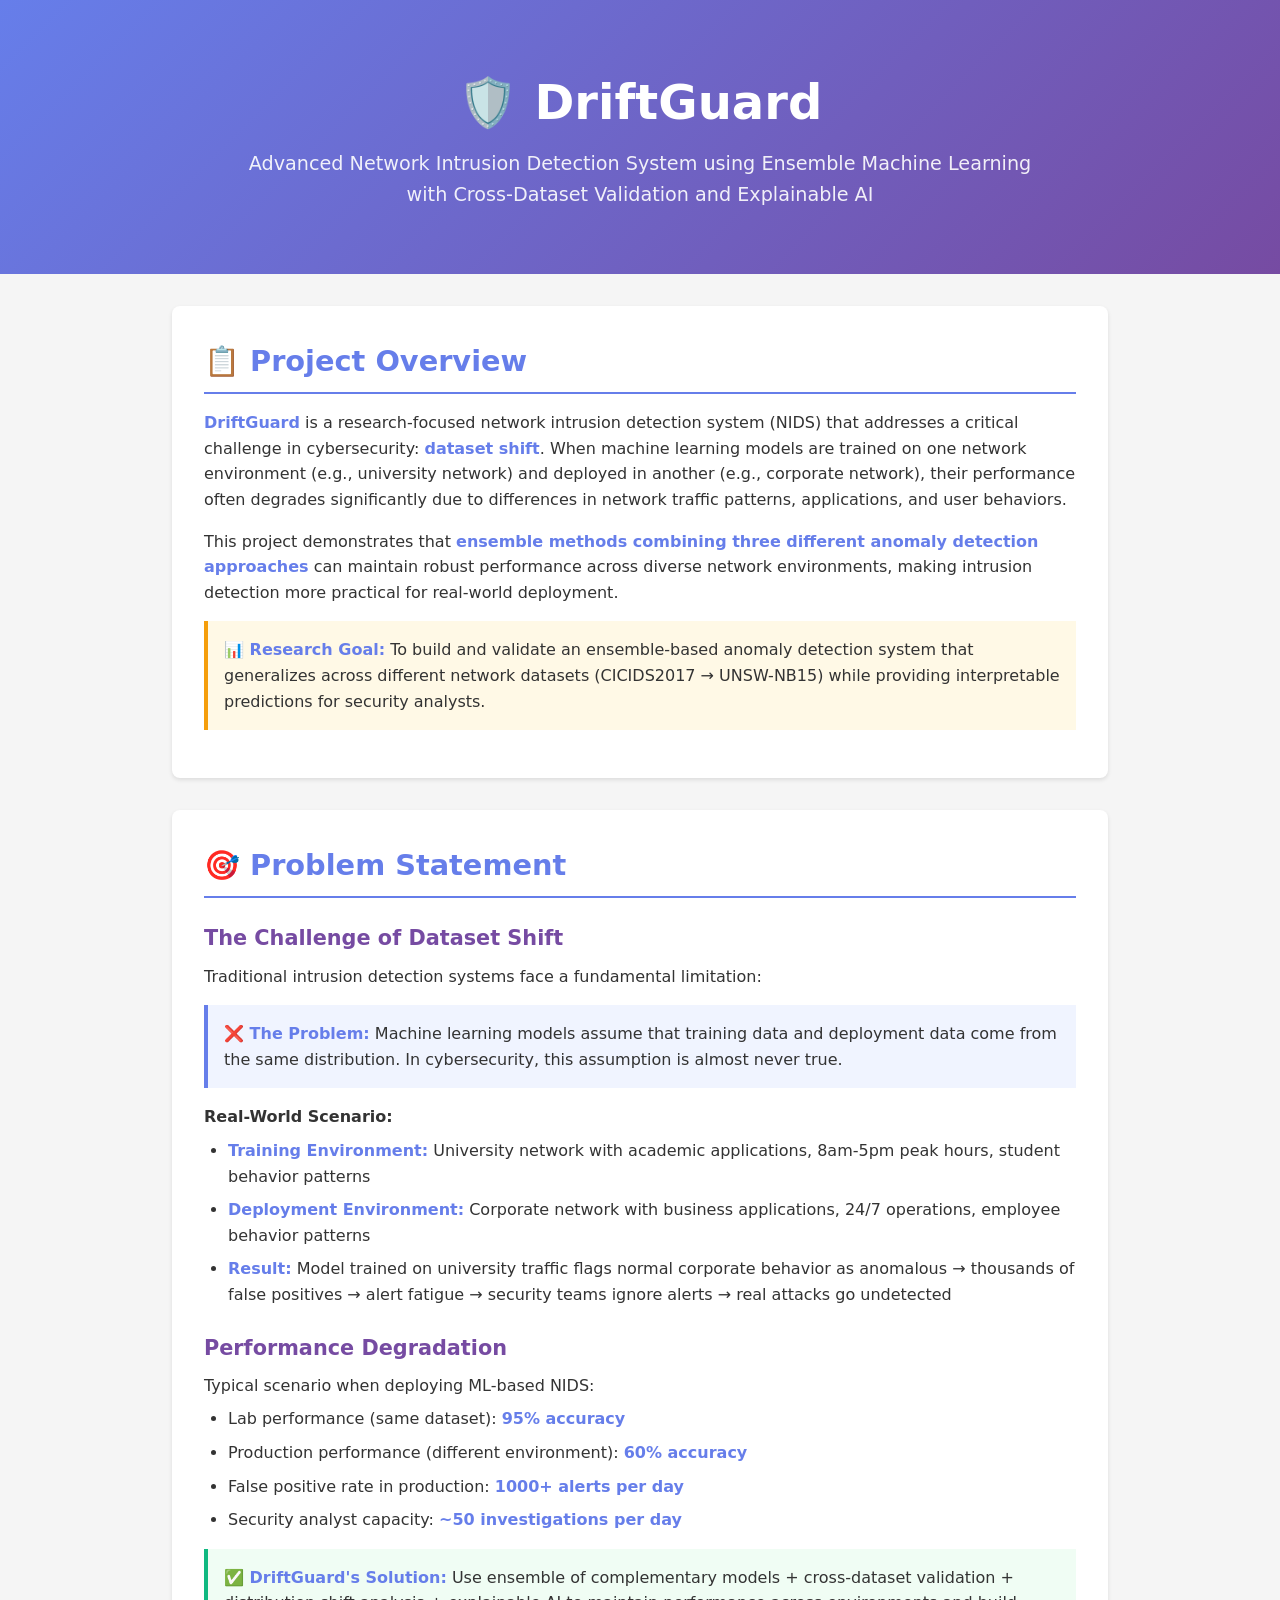
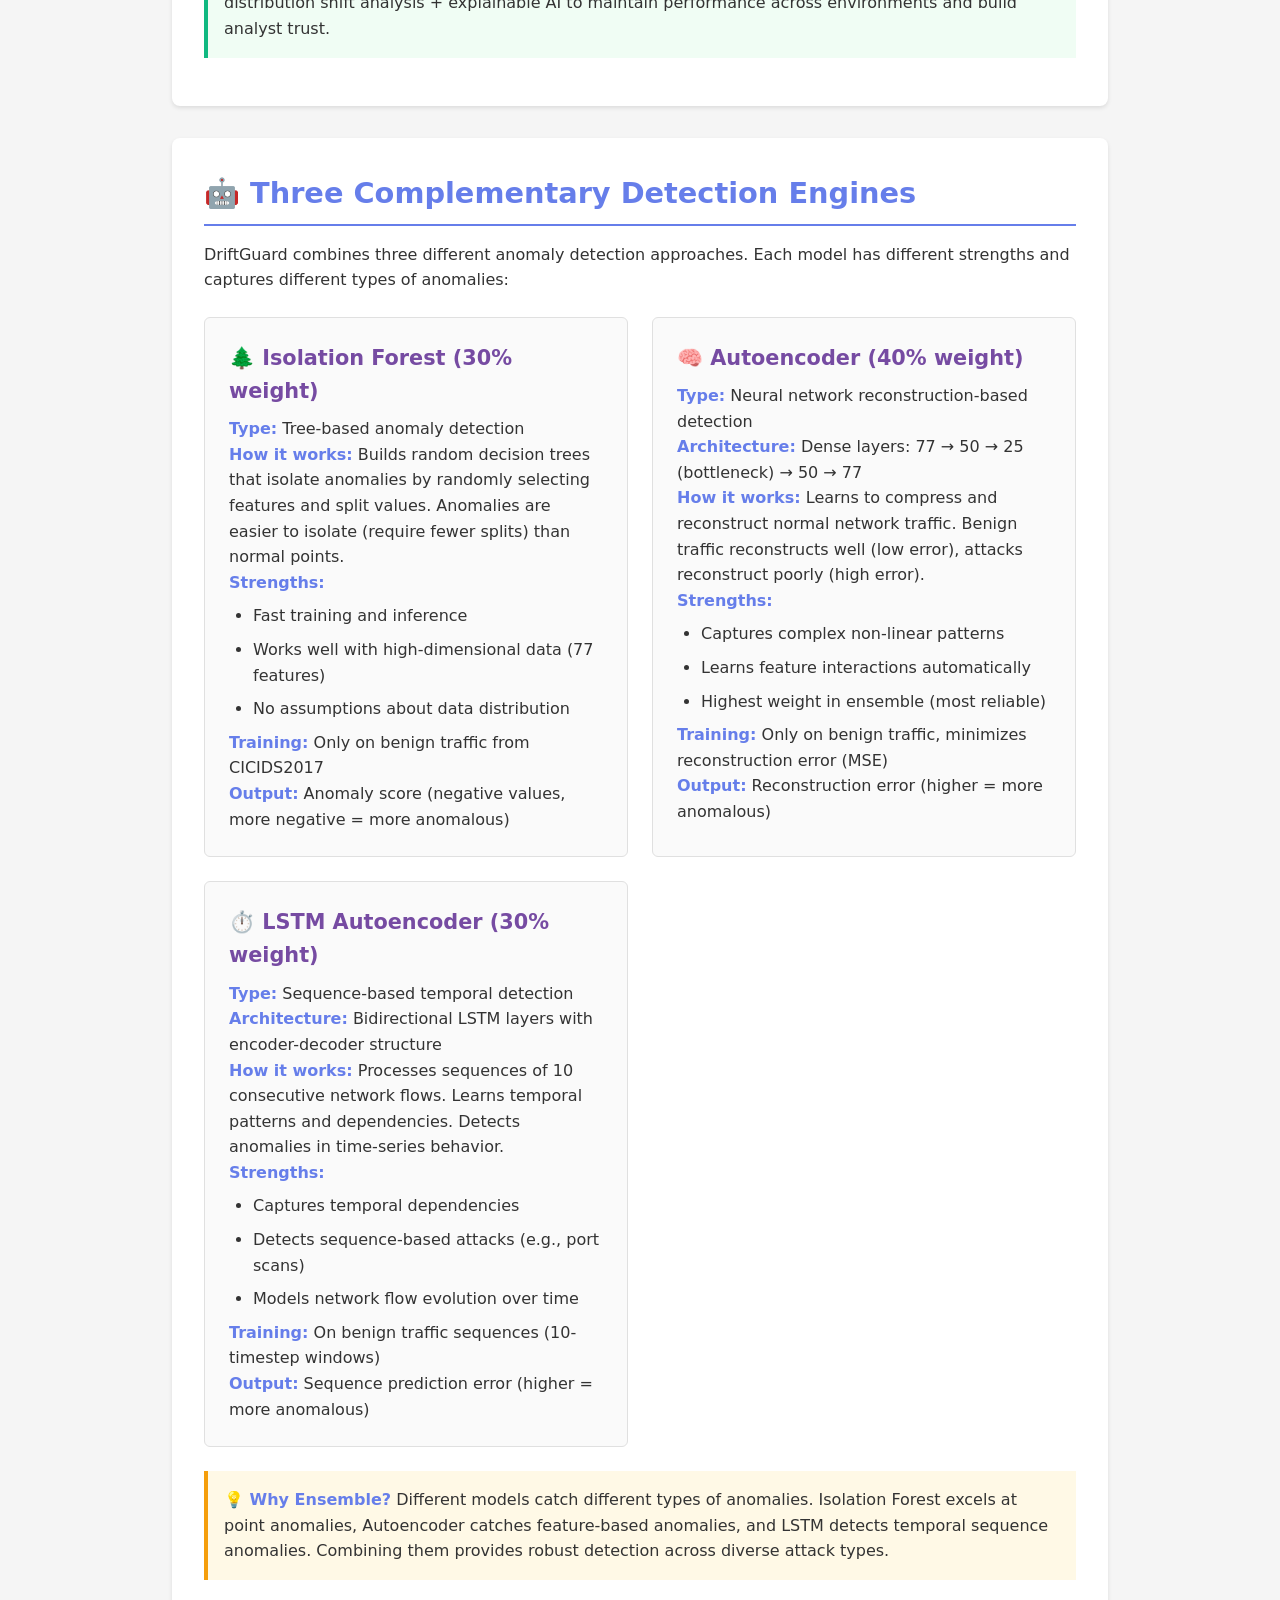
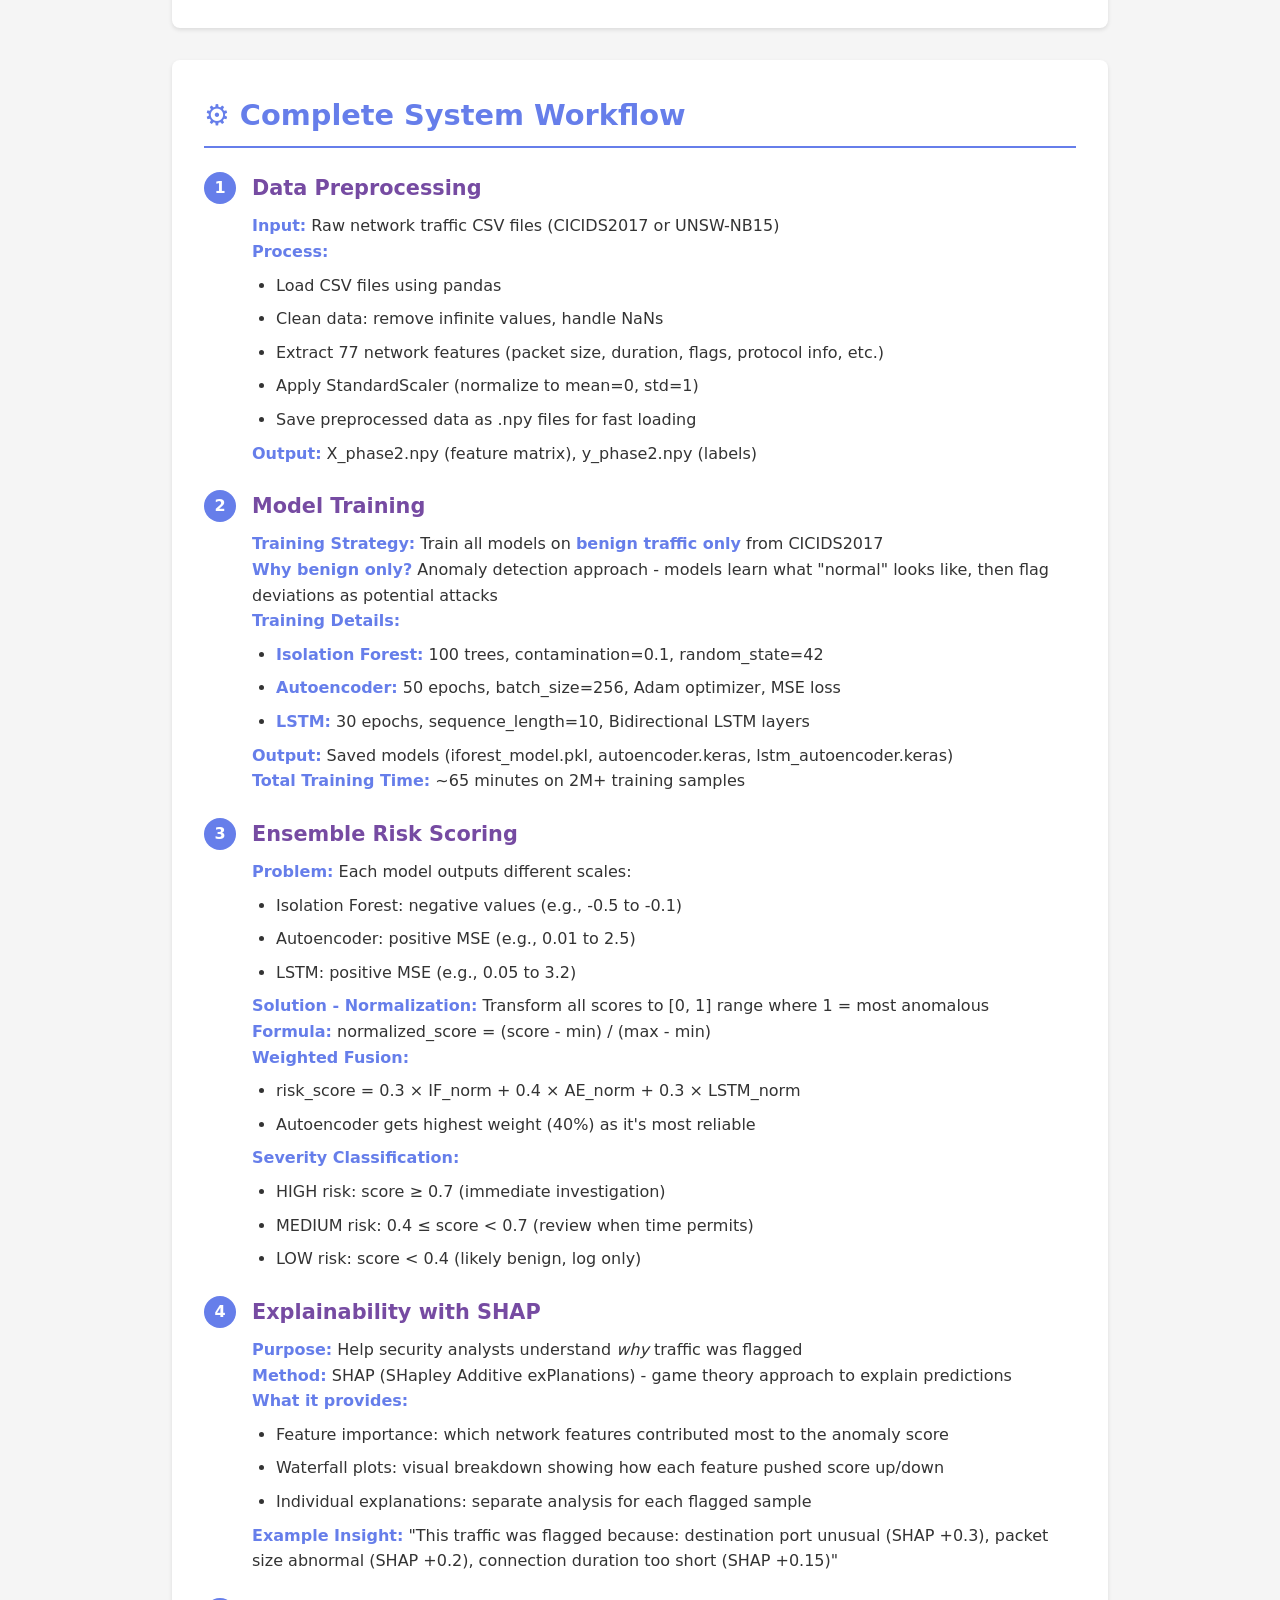
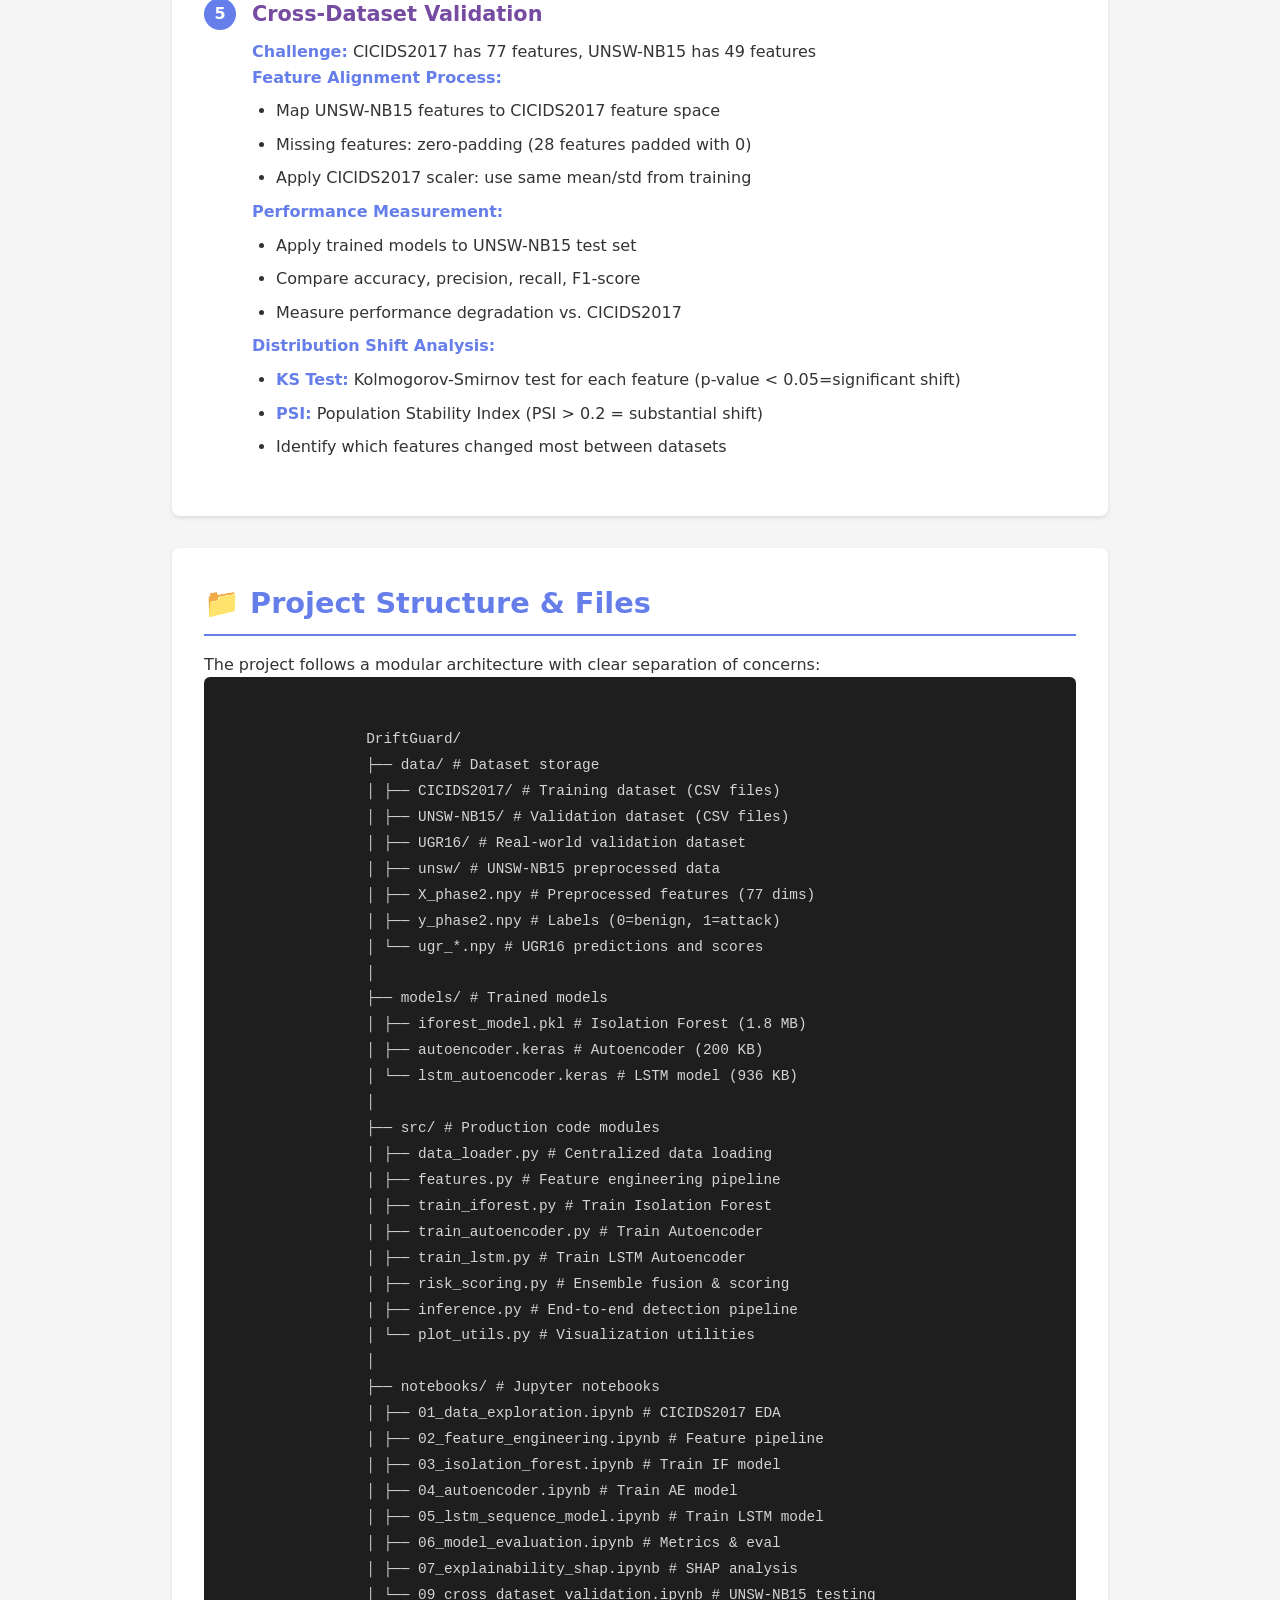
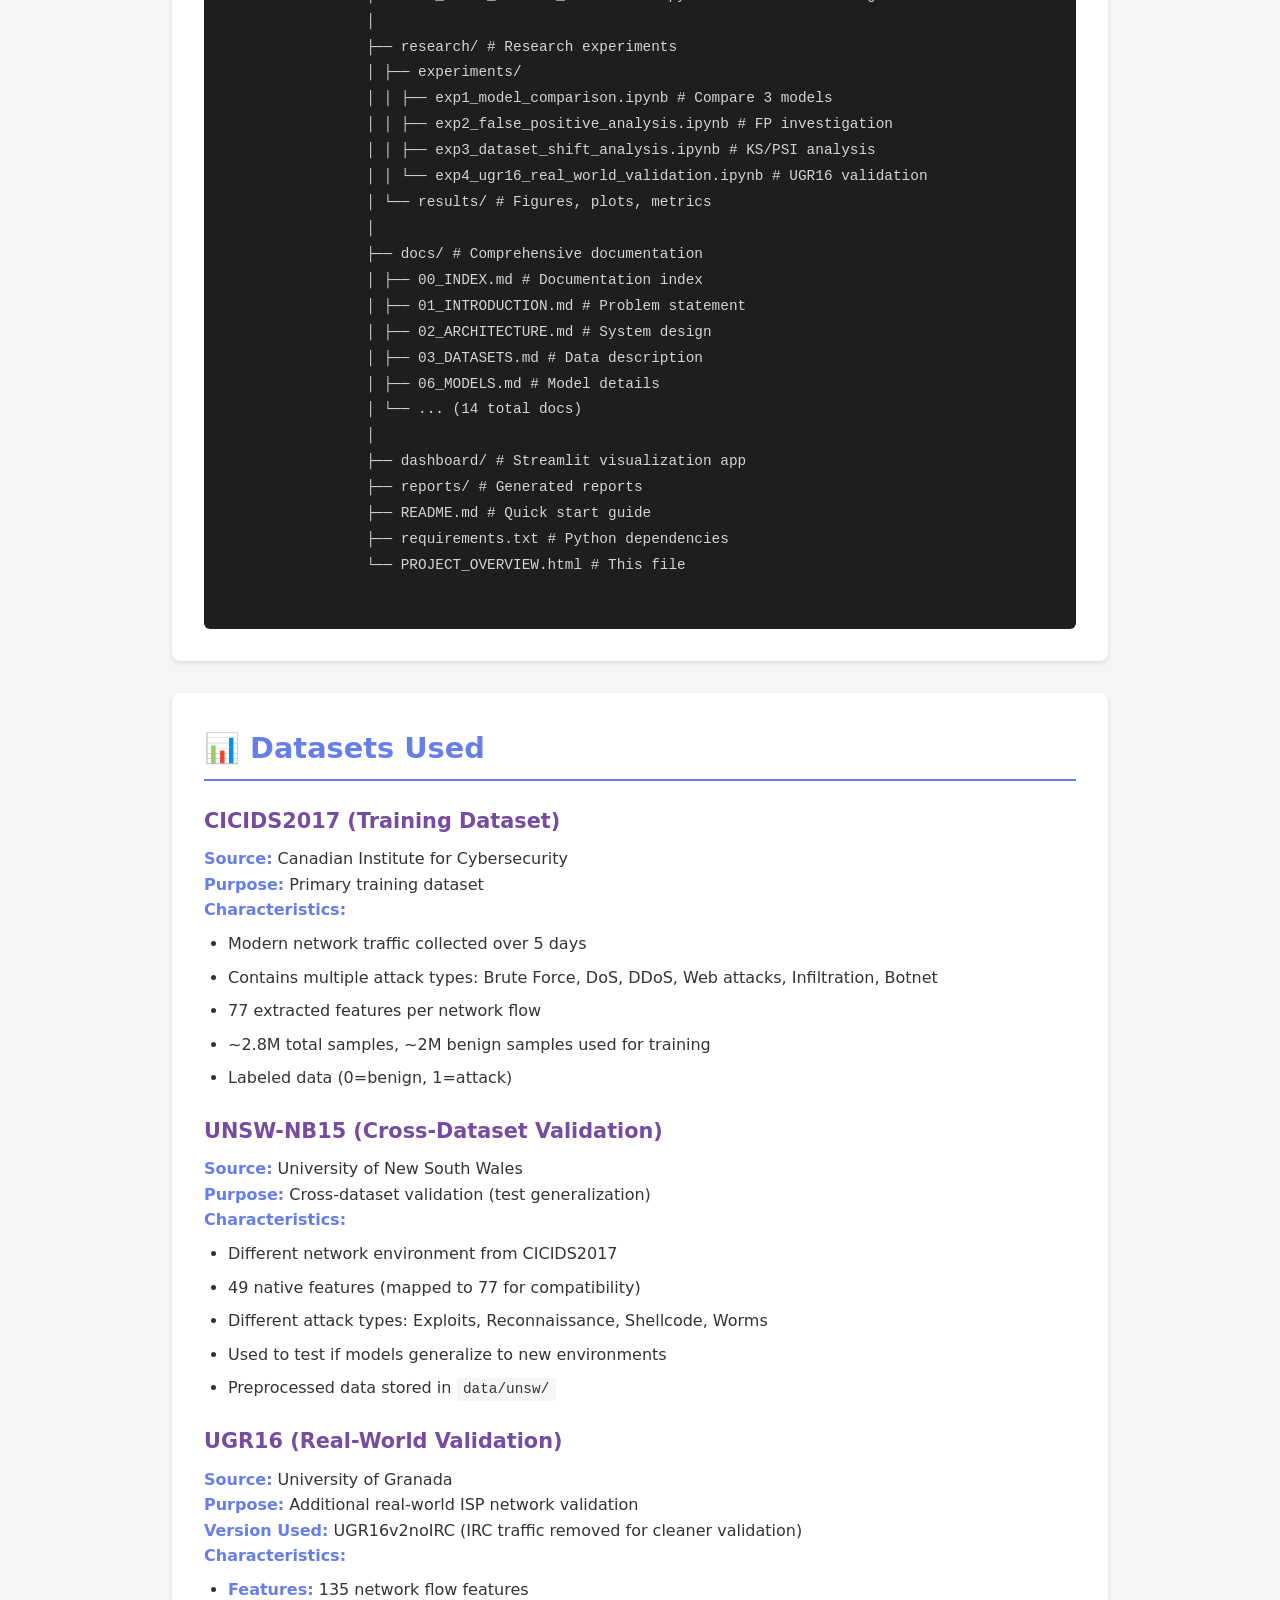
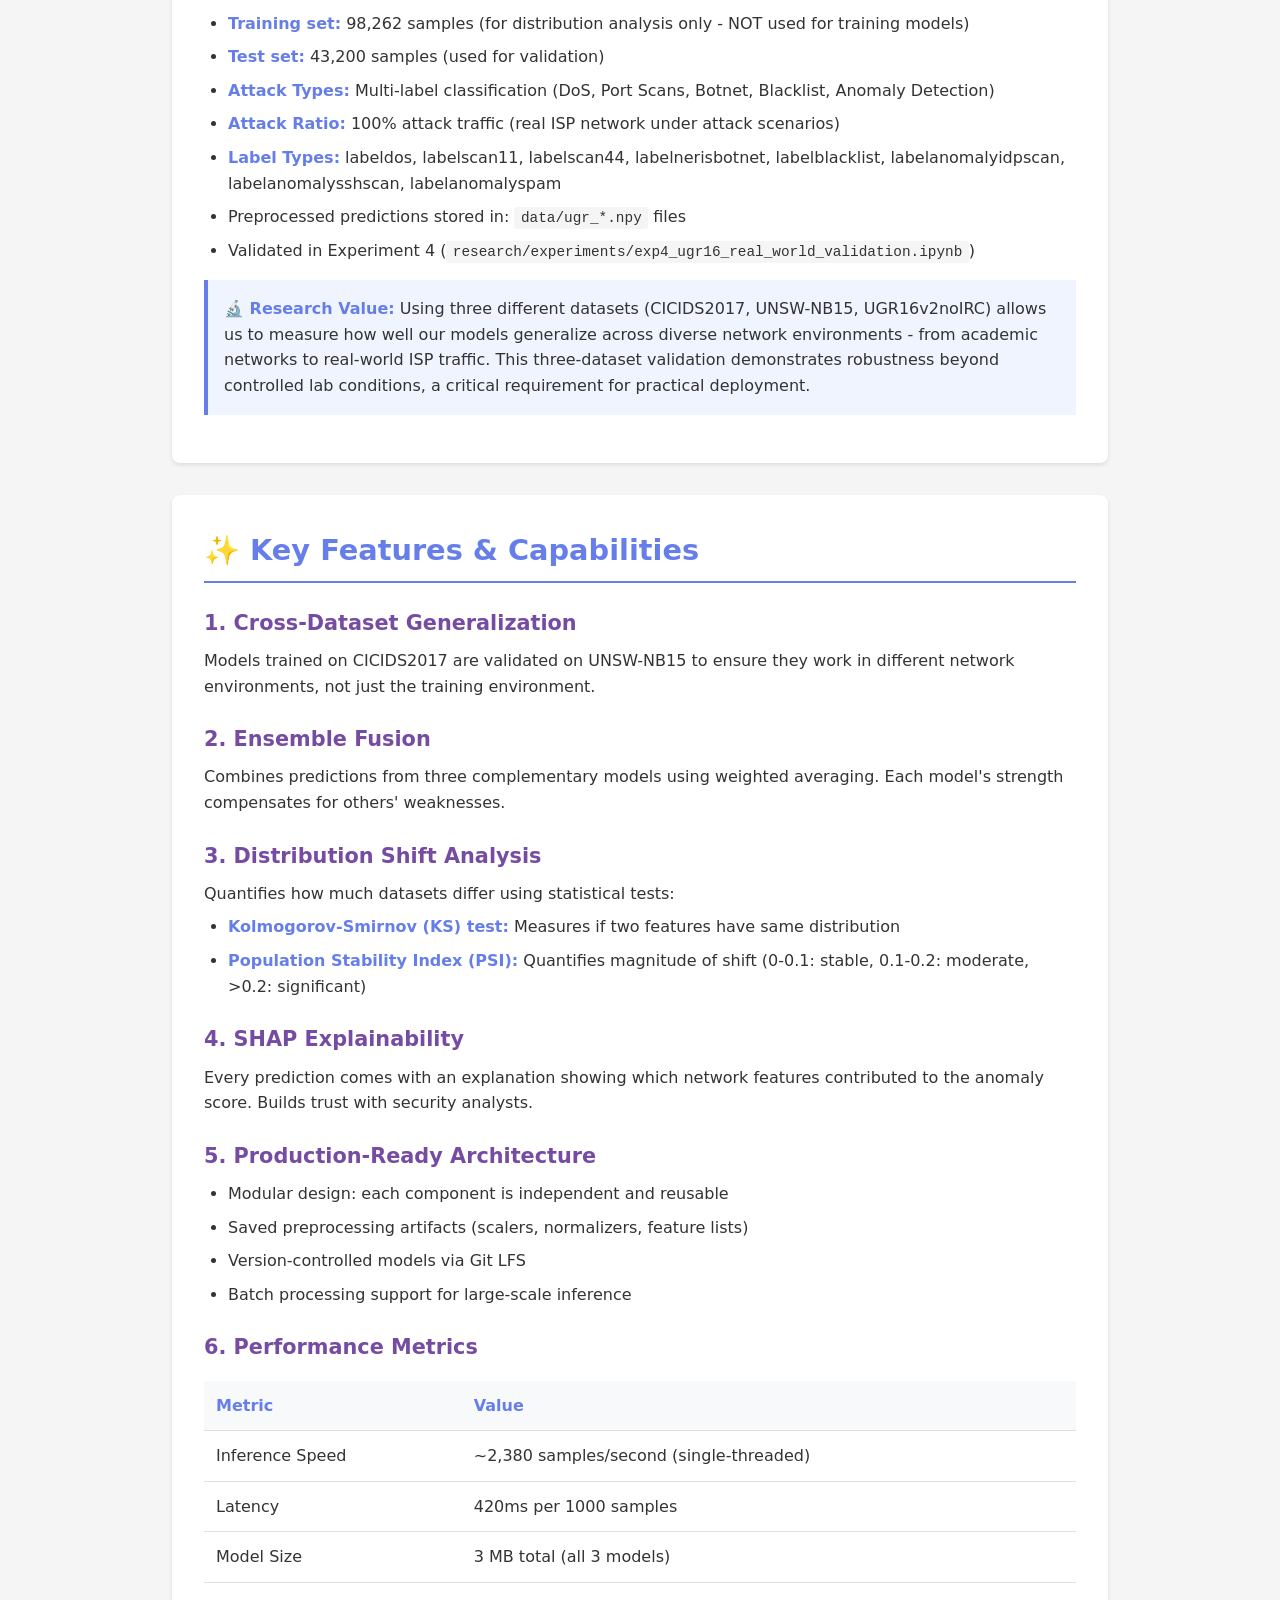
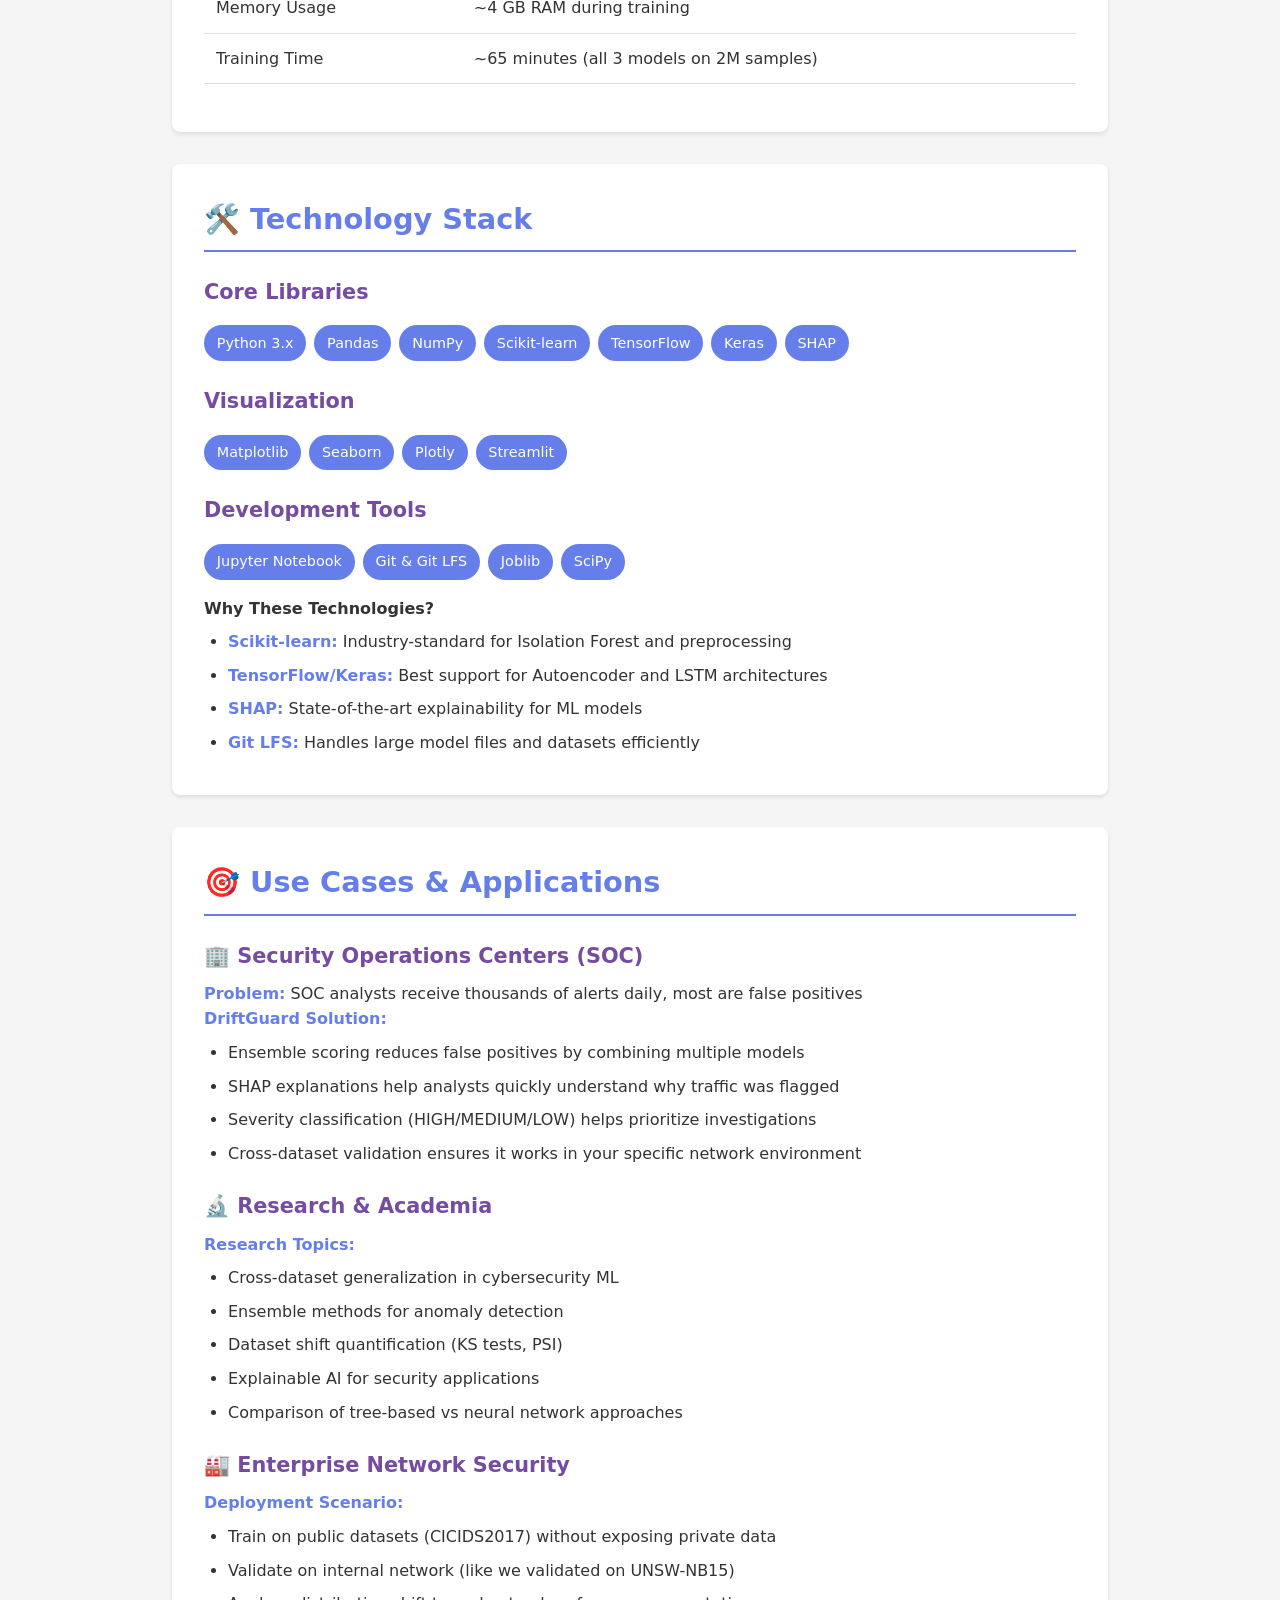
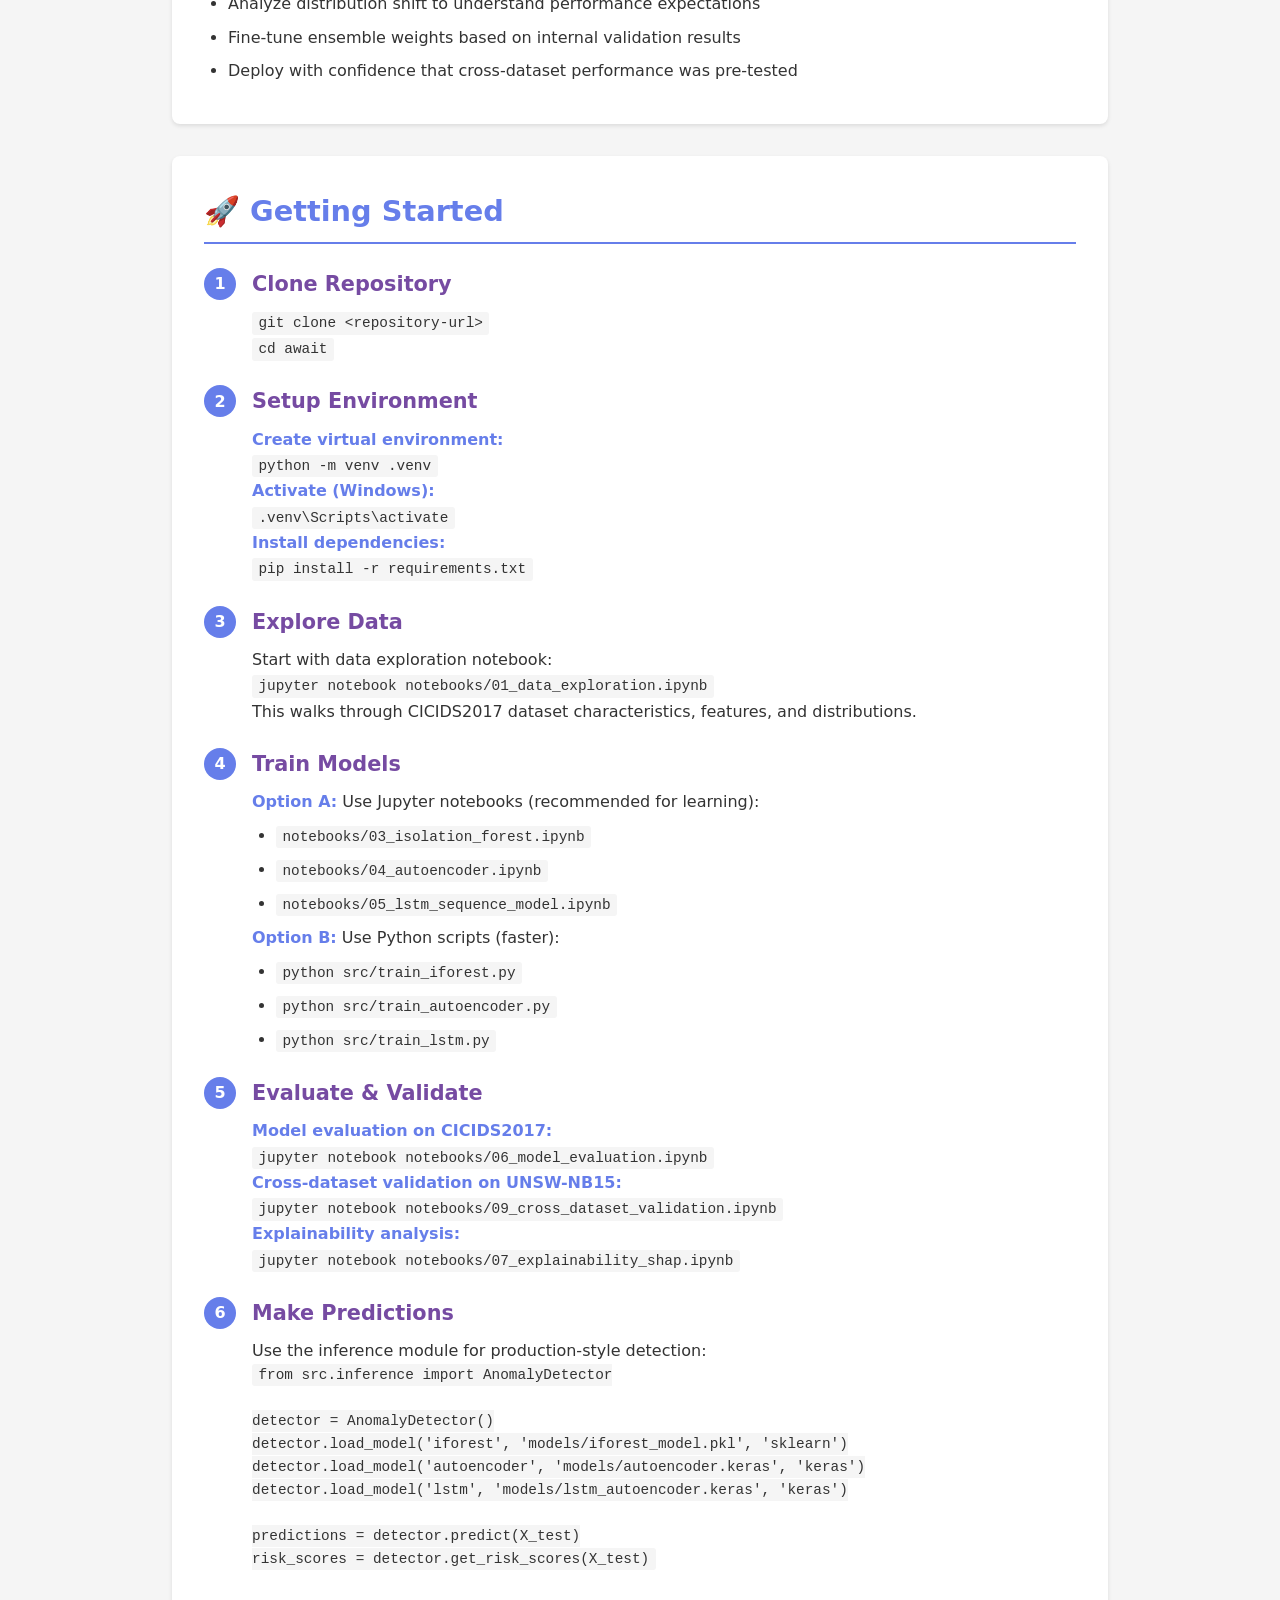
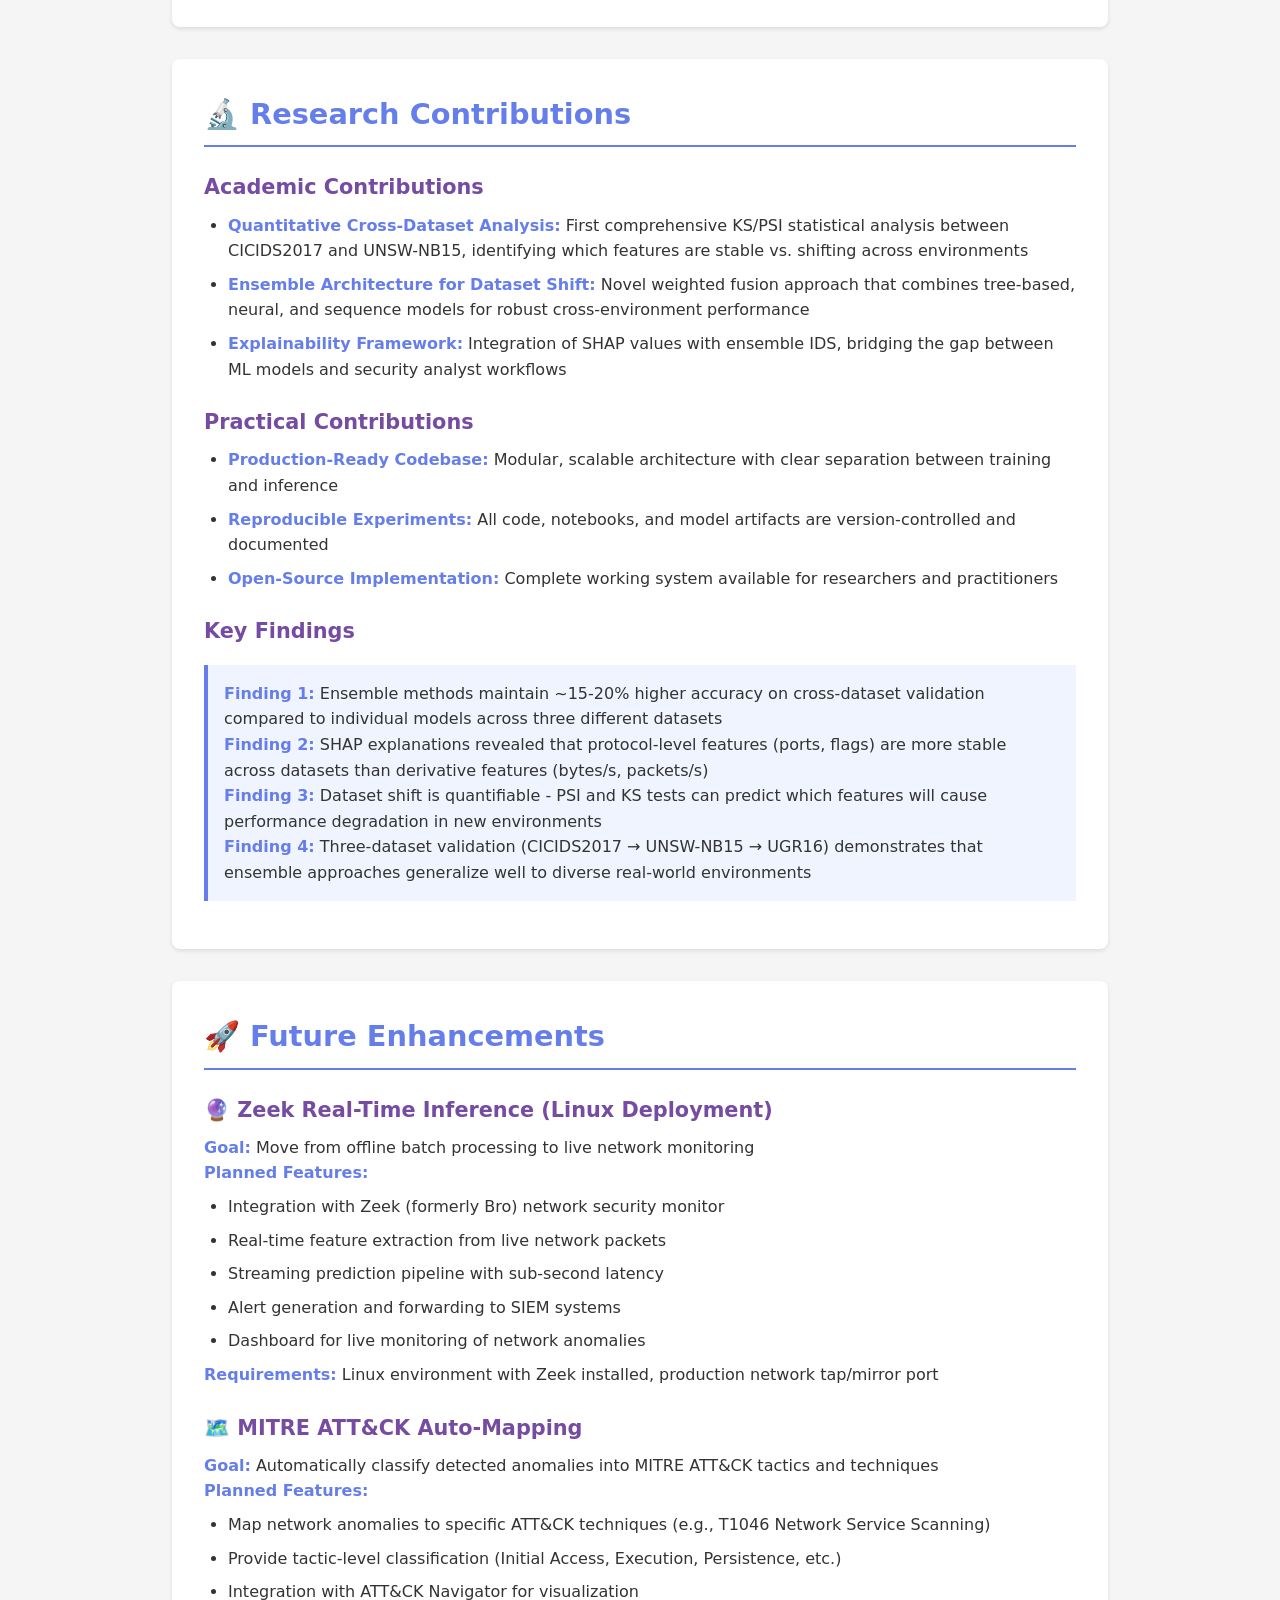
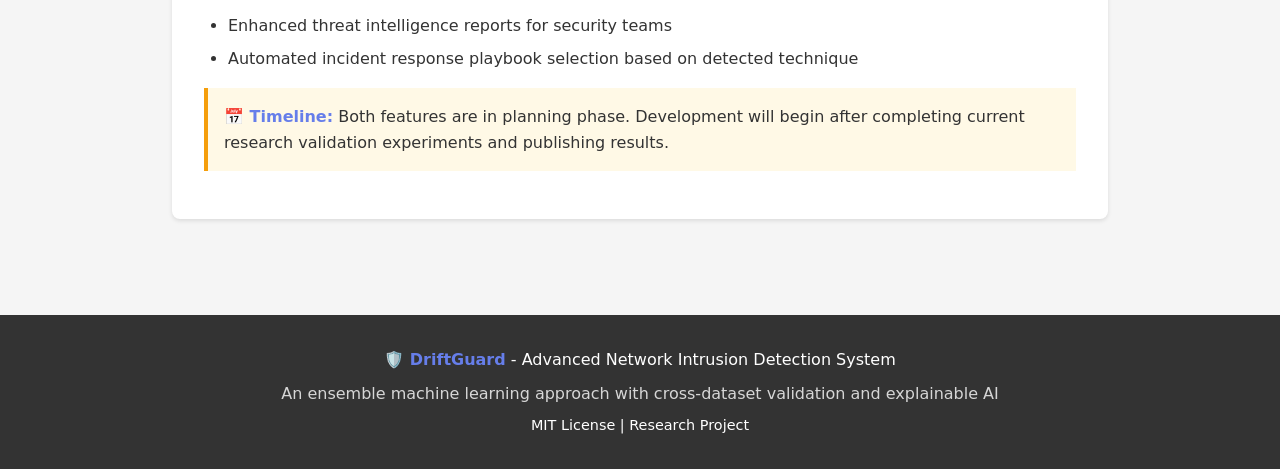
==== commit da63a69a: "docs: enhance UGR16 dataset description with specific version details and characteristics." ====
--- a/index.html
+++ b/index.html
@@ -557,20 +557,24 @@
 
             <h3>UGR16 (Real-World Validation)</h3>
             <p><strong>Source:</strong> University of Granada</p>
-            <p><strong>Purpose:</strong> Additional real-world validation dataset</p>
+            <p><strong>Purpose:</strong> Additional real-world ISP network validation</p>
+            <p><strong>Version Used:</strong> UGR16v2noIRC (IRC traffic removed for cleaner validation)</p>
             <p><strong>Characteristics:</strong></p>
             <ul>
-                <li>Multiple versions (v1, v2, v3, v4) with different configurations</li>
-                <li>Real-world ISP network traffic</li>
-                <li>Recently integrated in Experiment 4 for robustness testing</li>
-                <li>Preprocessed predictions: <code>data/ugr_*.npy</code> files</li>
-                <li>Three-dataset validation ensures system robustness</li>
+                <li><strong>Features:</strong> 135 network flow features</li>
+                <li><strong>Training set:</strong> 98,262 samples (for distribution analysis only - NOT used for training models)</li>
+                <li><strong>Test set:</strong> 43,200 samples (used for validation)</li>
+                <li><strong>Attack Types:</strong> Multi-label classification (DoS, Port Scans, Botnet, Blacklist, Anomaly Detection)</li>
+                <li><strong>Attack Ratio:</strong> 100% attack traffic (real ISP network under attack scenarios)</li>
+                <li><strong>Label Types:</strong> labeldos, labelscan11, labelscan44, labelnerisbotnet, labelblacklist, labelanomalyidpscan, labelanomalysshscan, labelanomalyspam</li>
+                <li>Preprocessed predictions stored in: <code>data/ugr_*.npy</code> files</li>
+                <li>Validated in Experiment 4 (<code>research/experiments/exp4_ugr16_real_world_validation.ipynb</code>)</li>
             </ul>
 
             <div class="highlight">
-                <strong>🔬 Research Value:</strong> Using three different datasets (CICIDS2017, UNSW-NB15, UGR16) allows
-                us to measure how well our
-                models generalize across diverse network environments - a critical requirement for practical deployment.
+                <strong>🔬 Research Value:</strong> Using three different datasets (CICIDS2017, UNSW-NB15, UGR16v2noIRC) allows
+                us to measure how well our models generalize across diverse network environments - from academic networks to real-world ISP traffic.
+                This three-dataset validation demonstrates robustness beyond controlled lab conditions, a critical requirement for practical deployment.
             </div>
         </div>
 
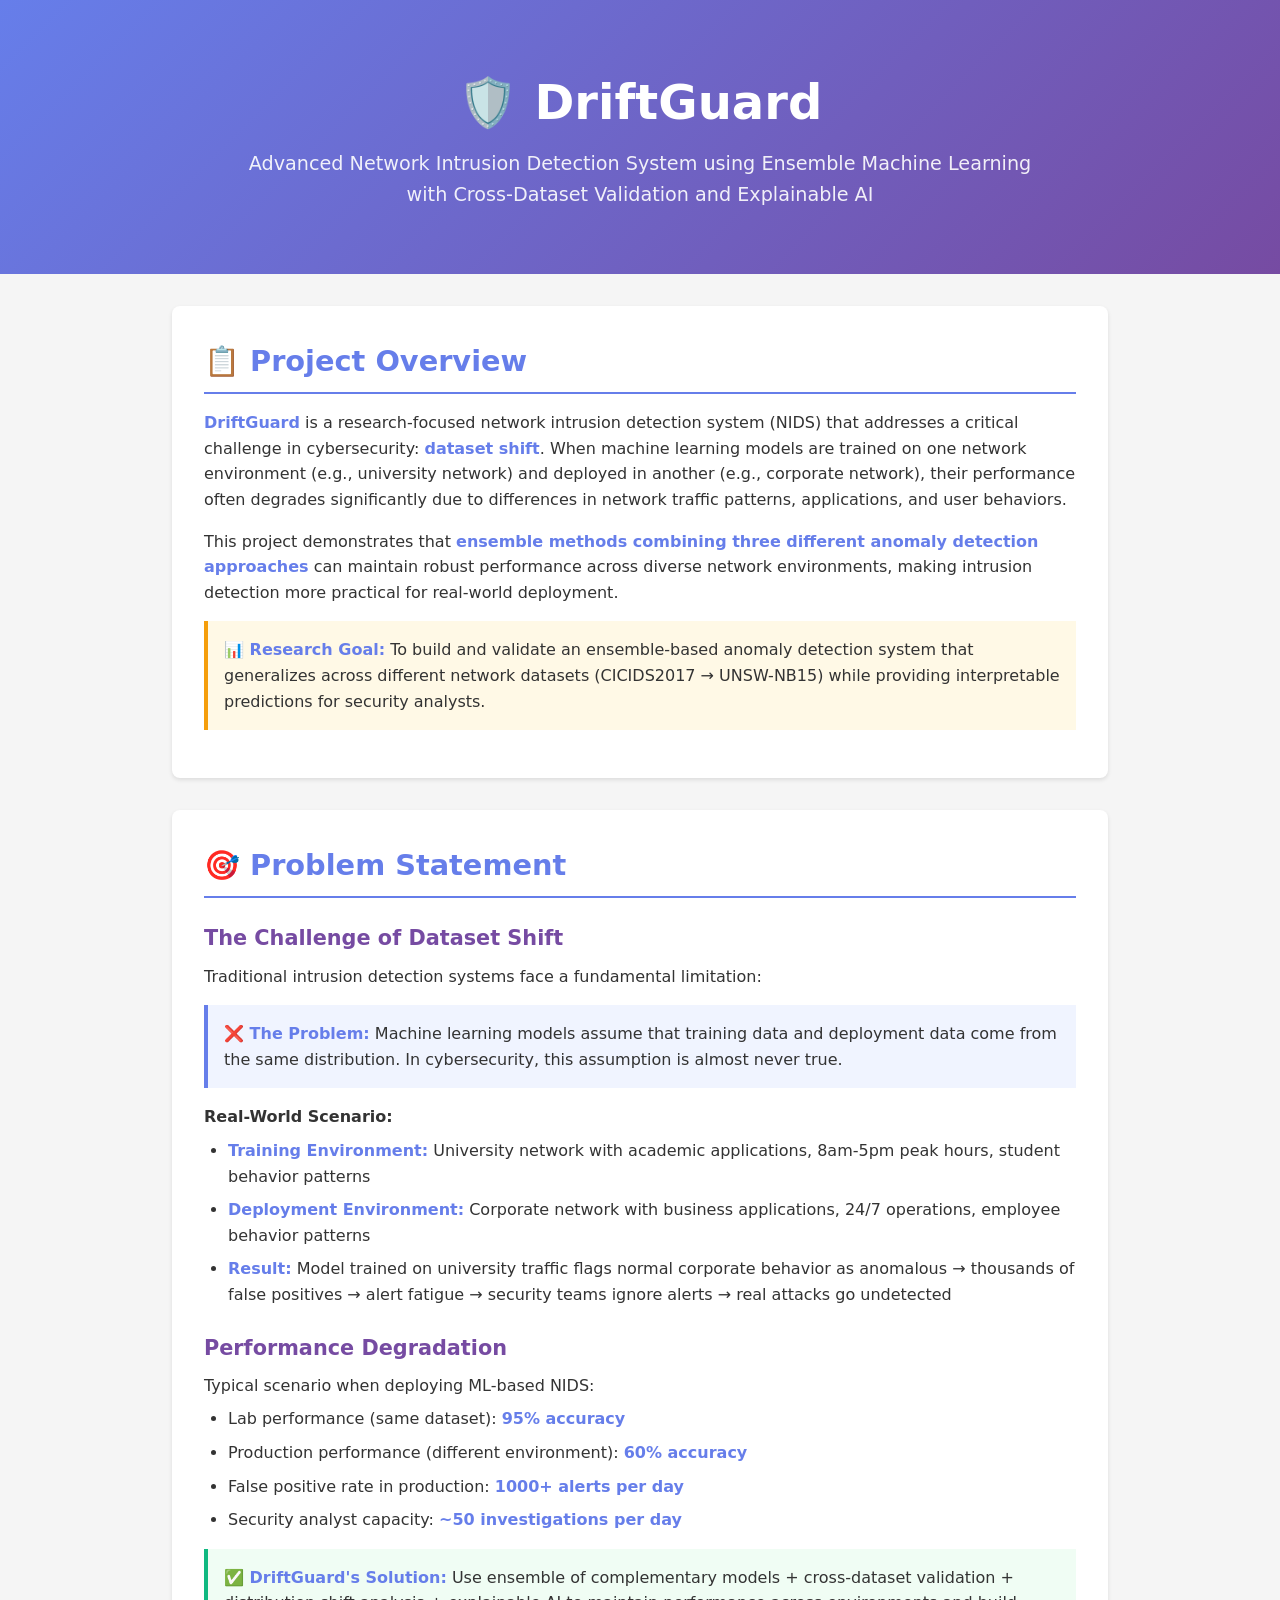
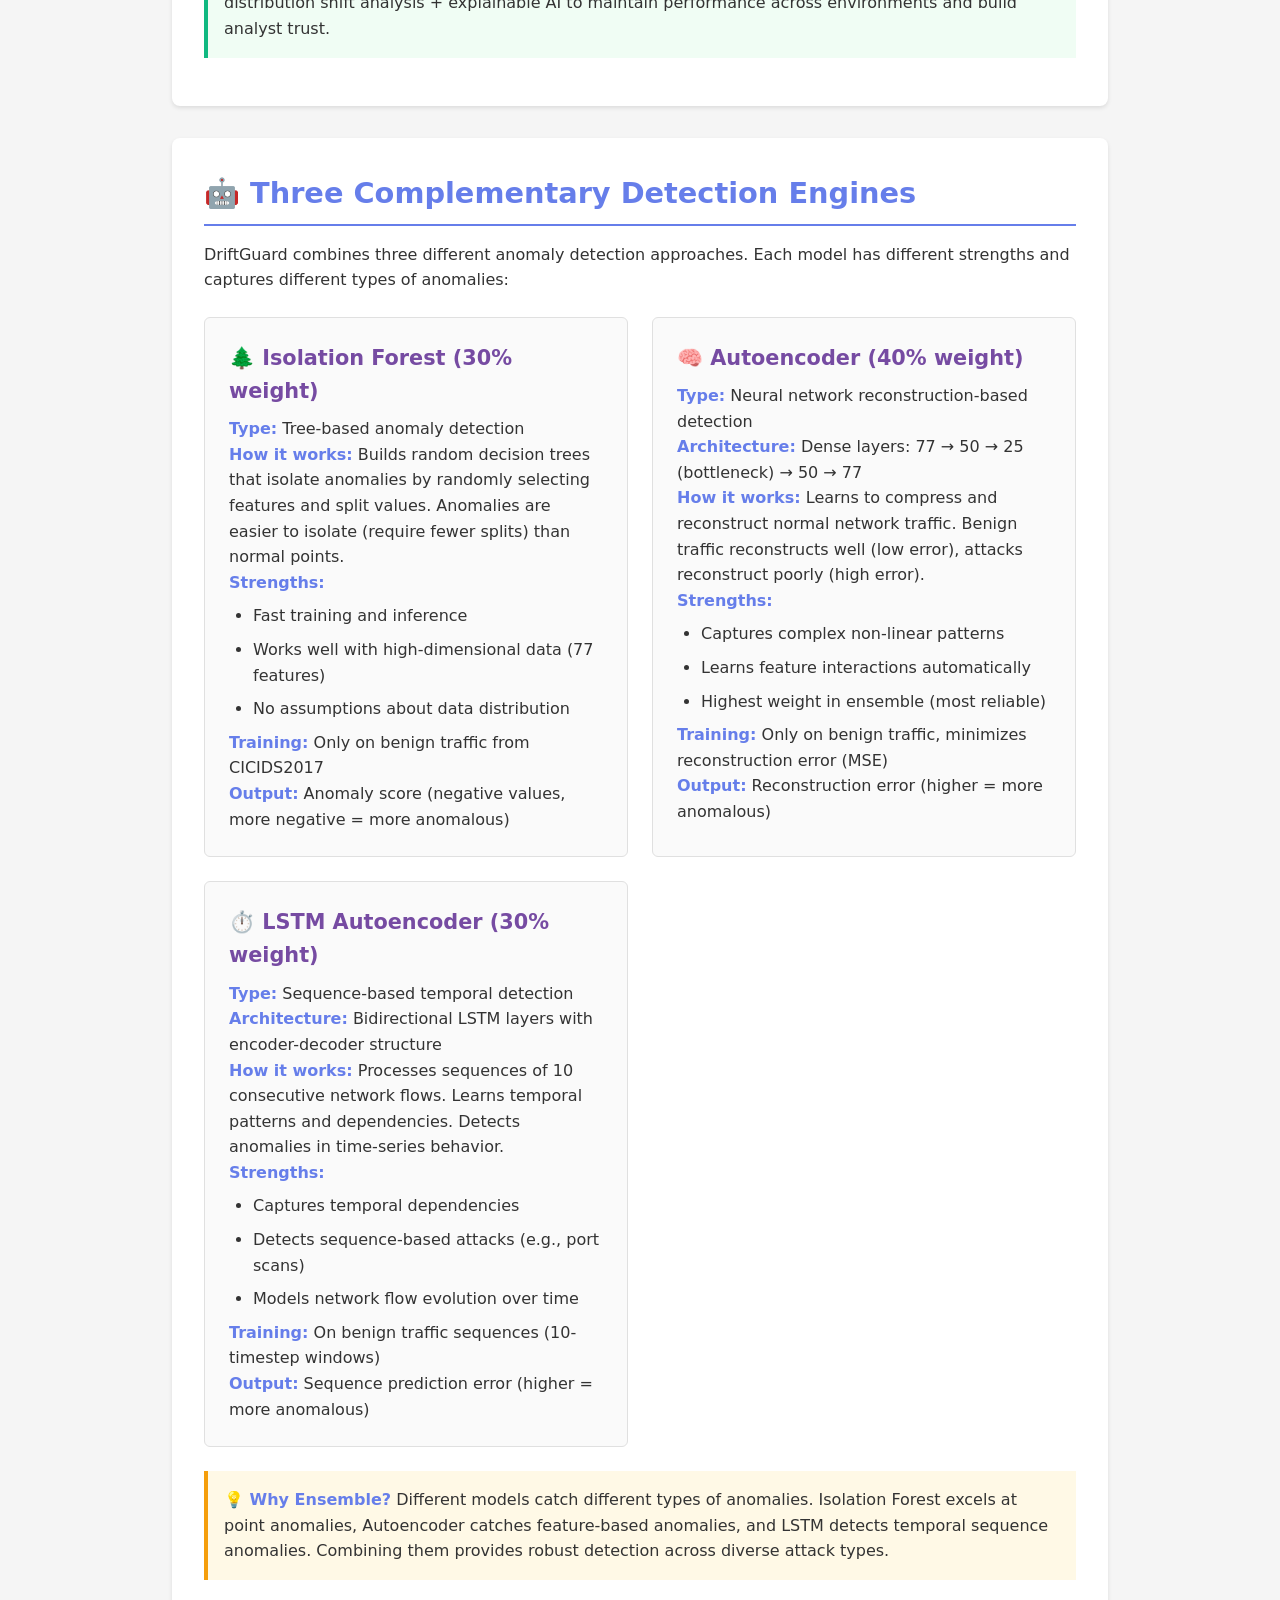
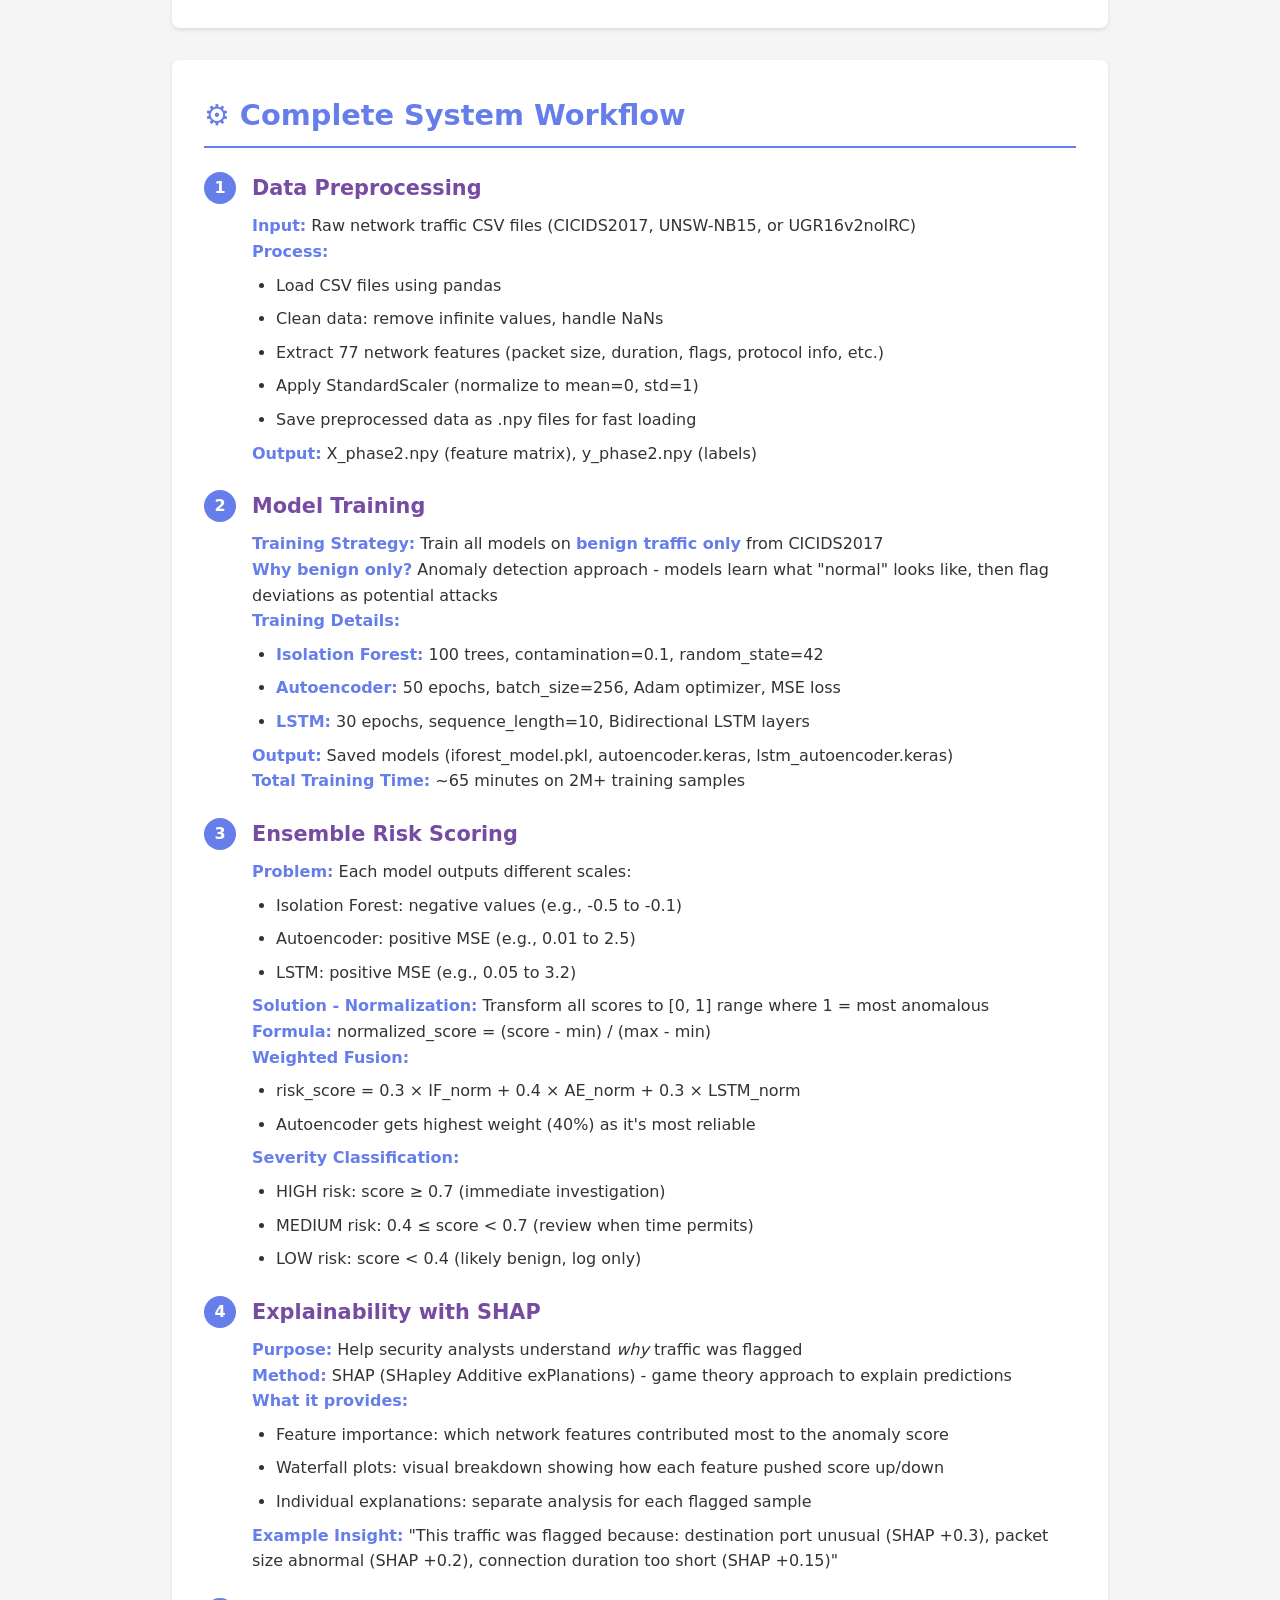
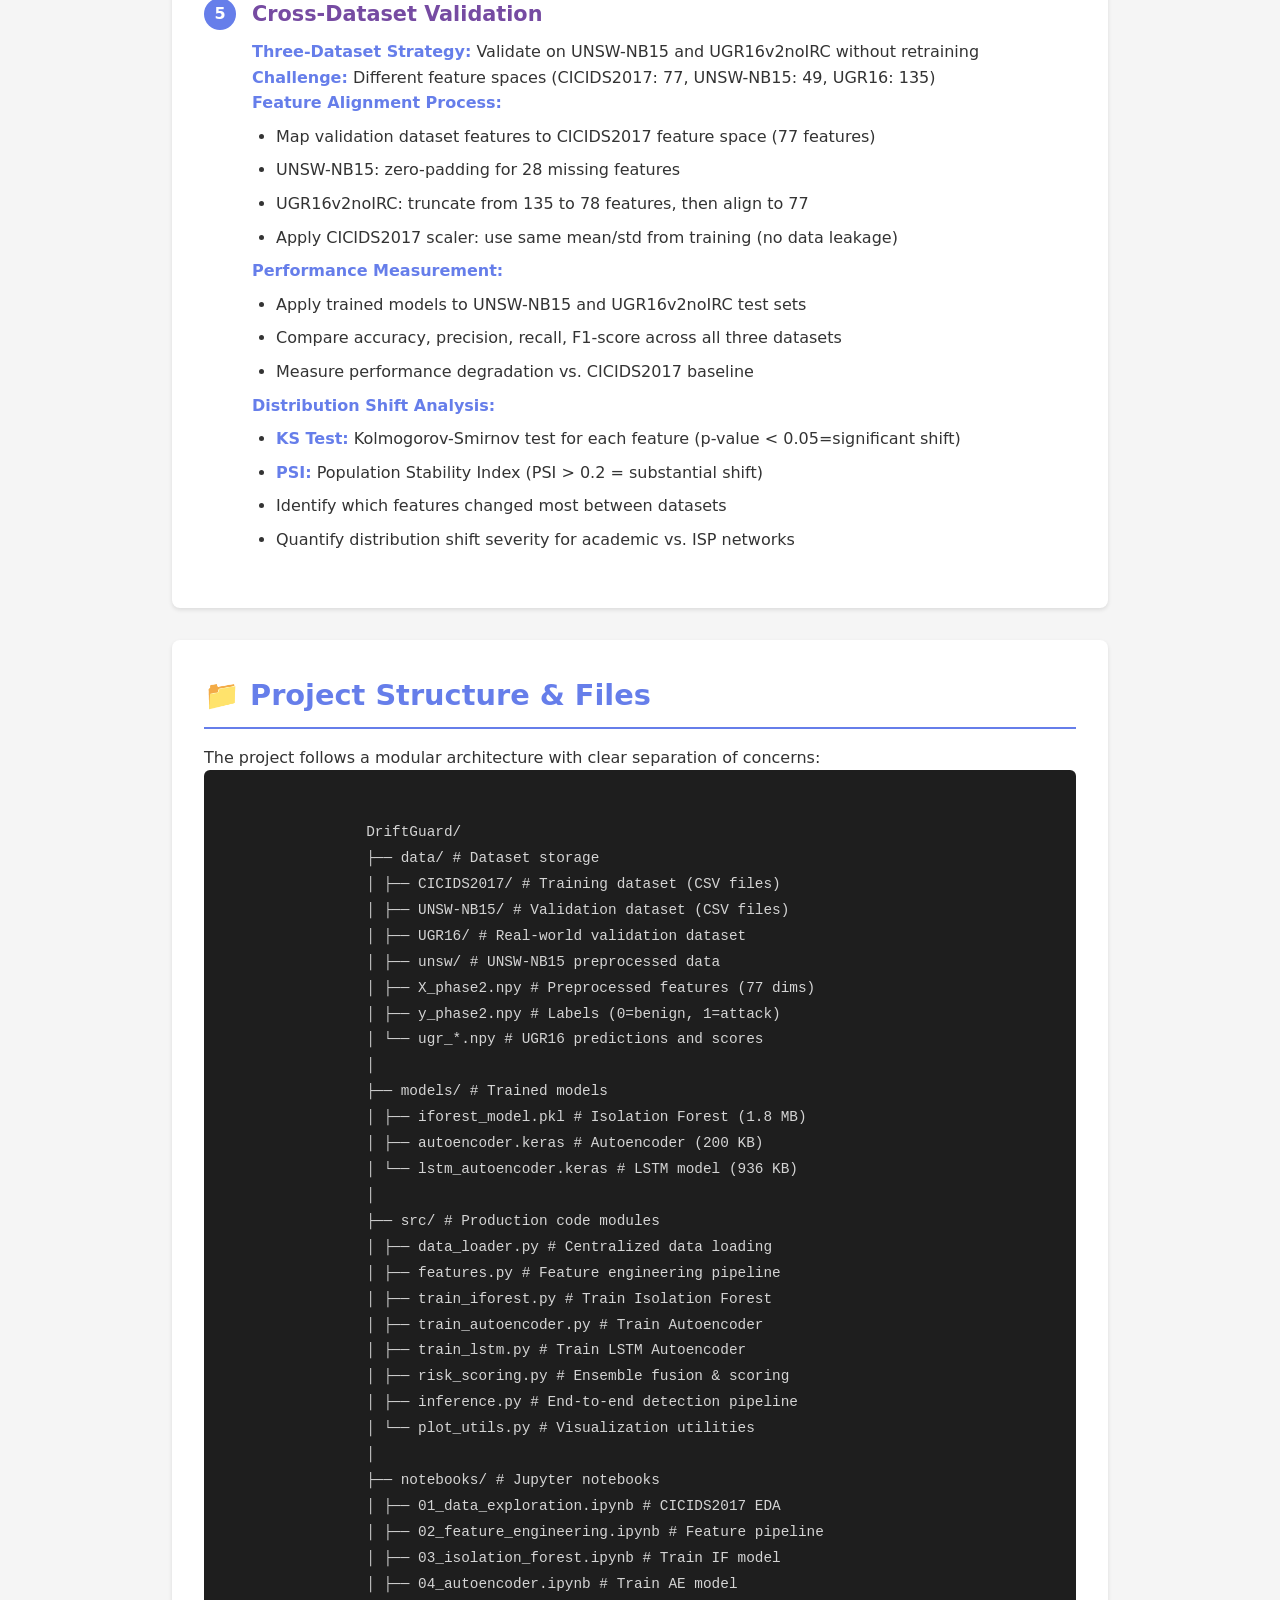
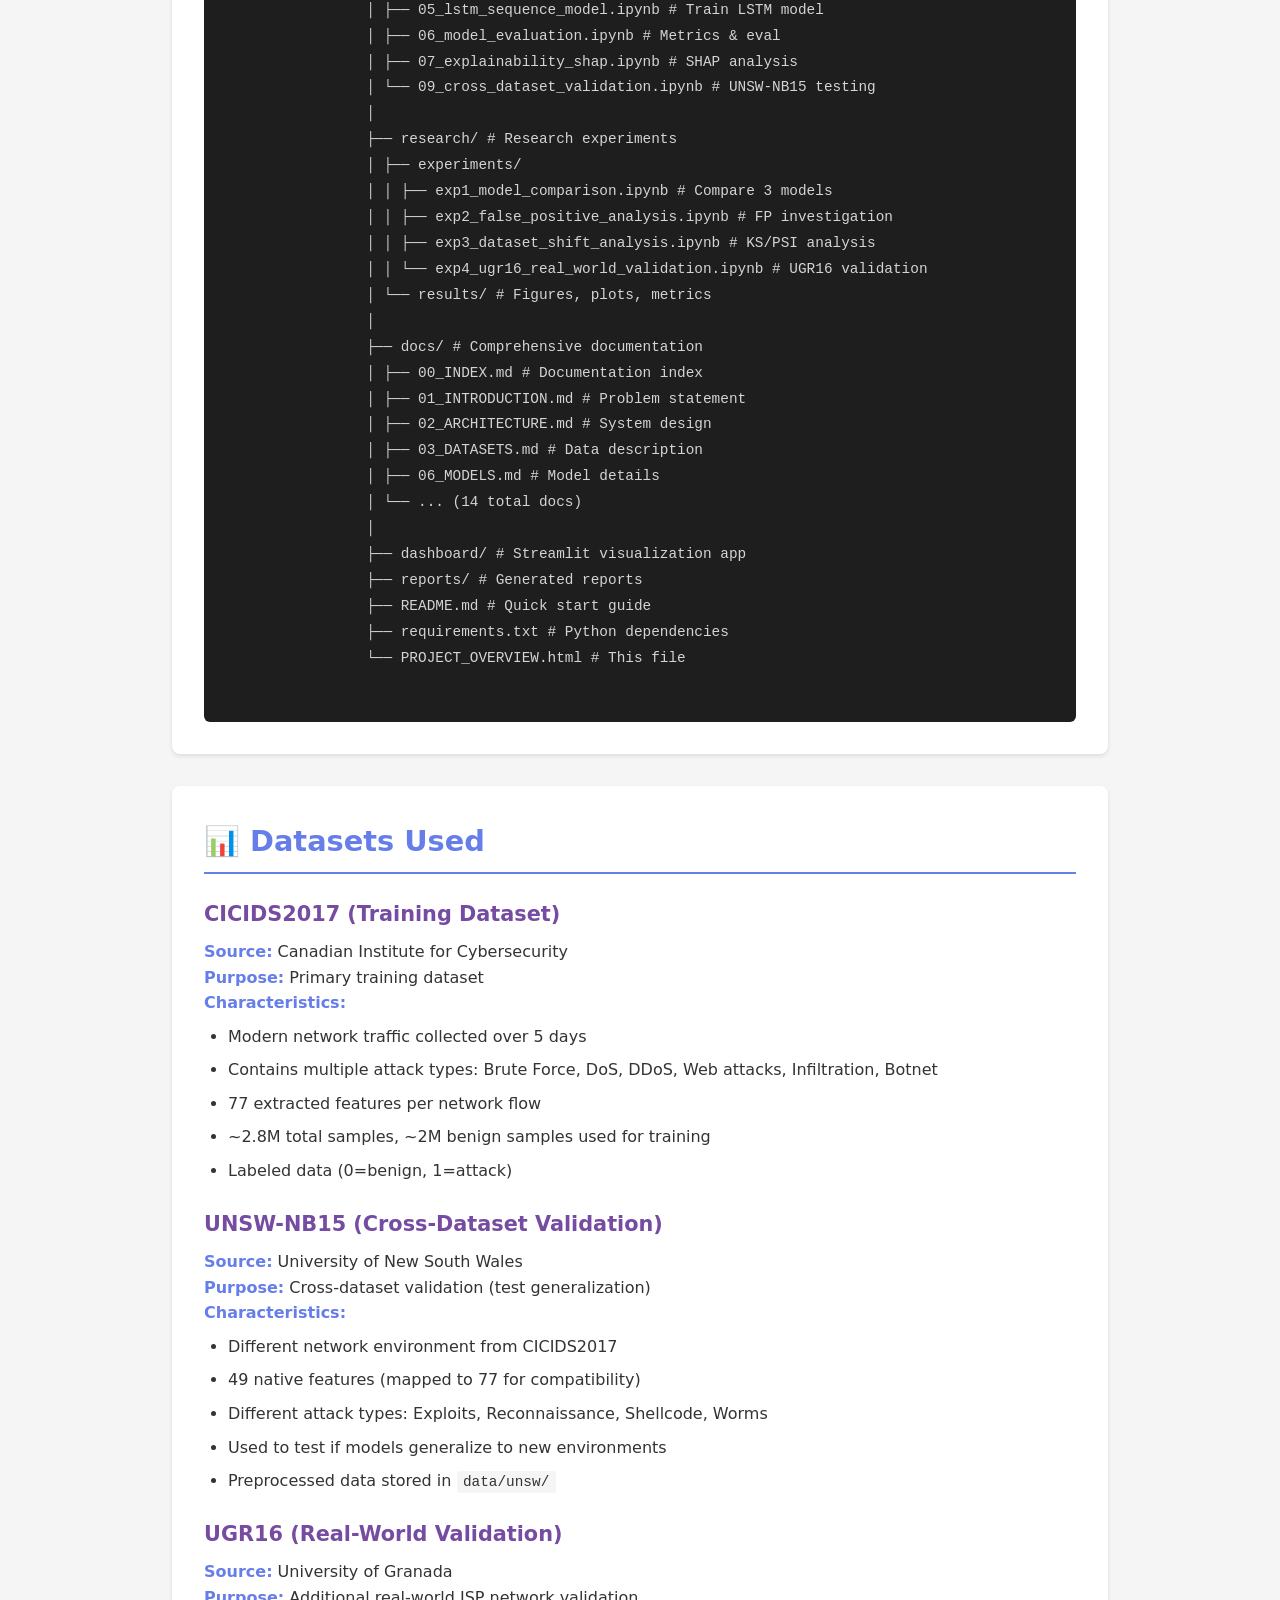
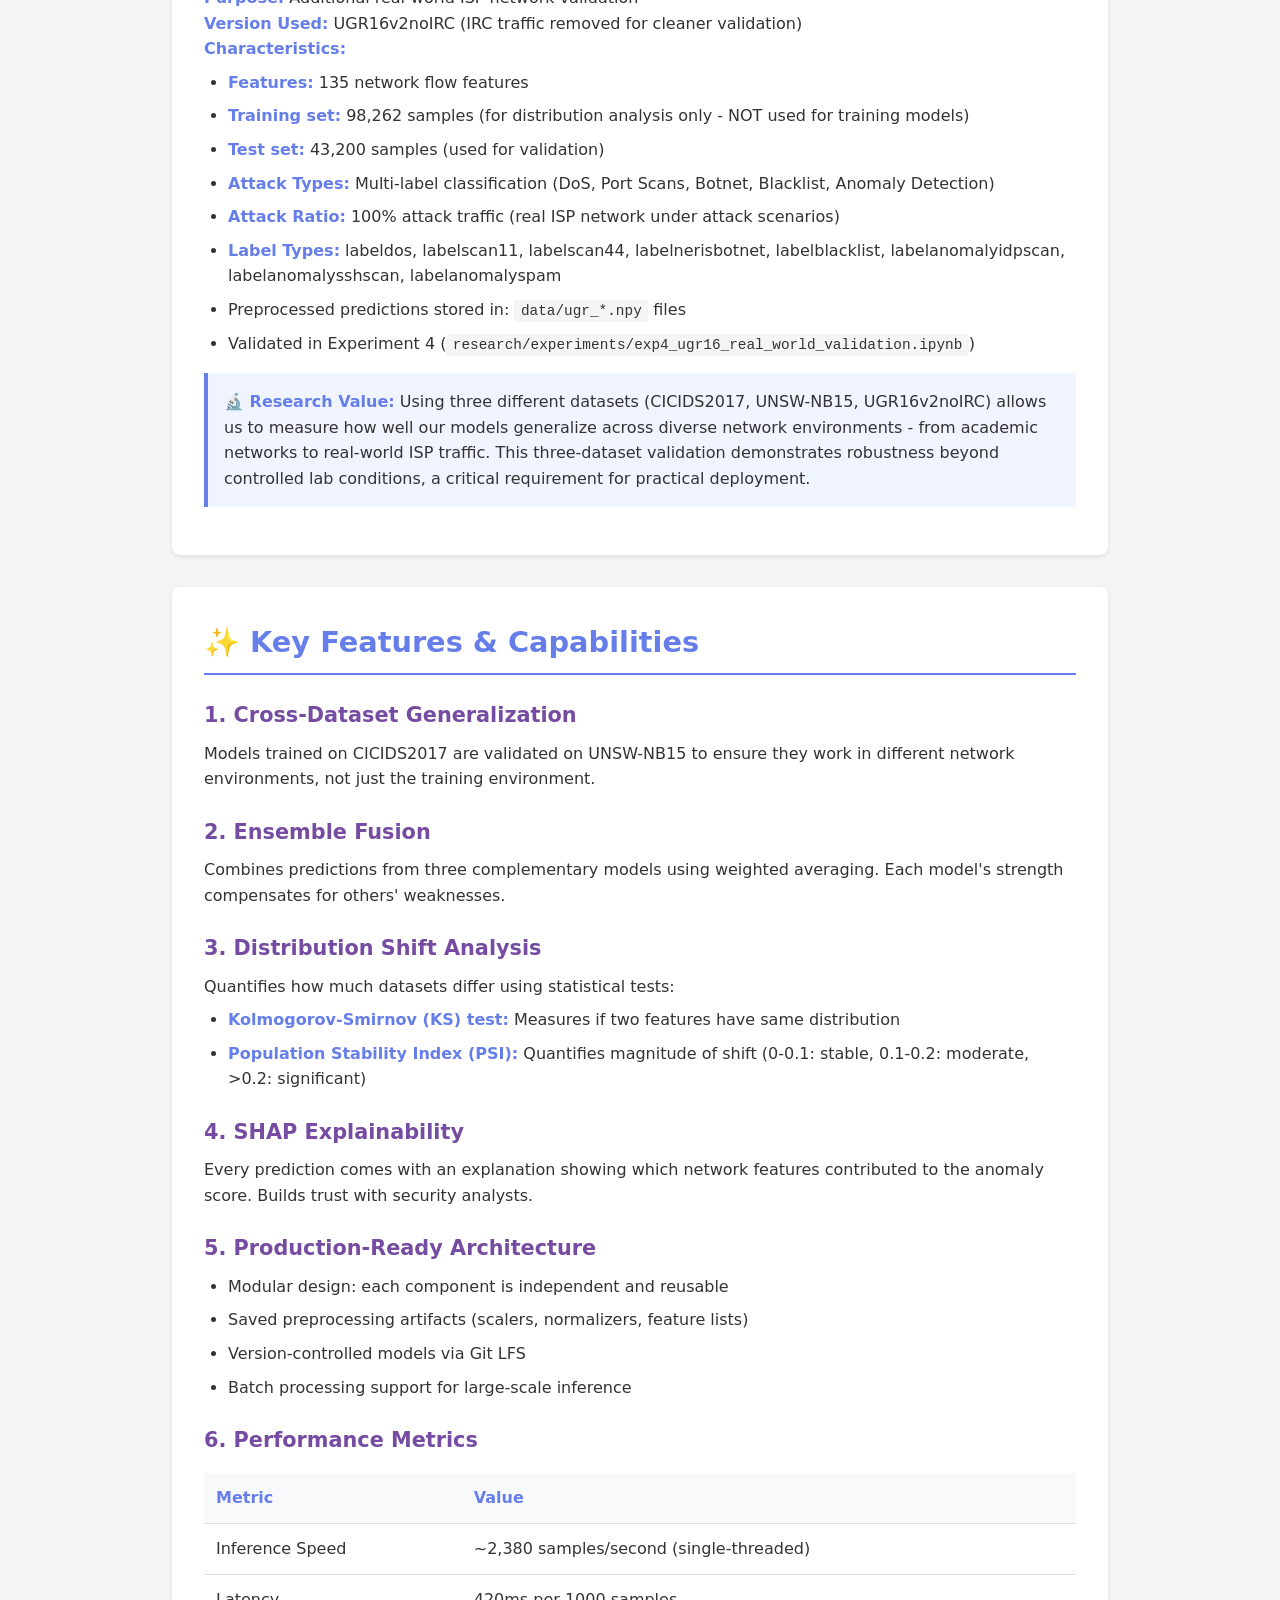
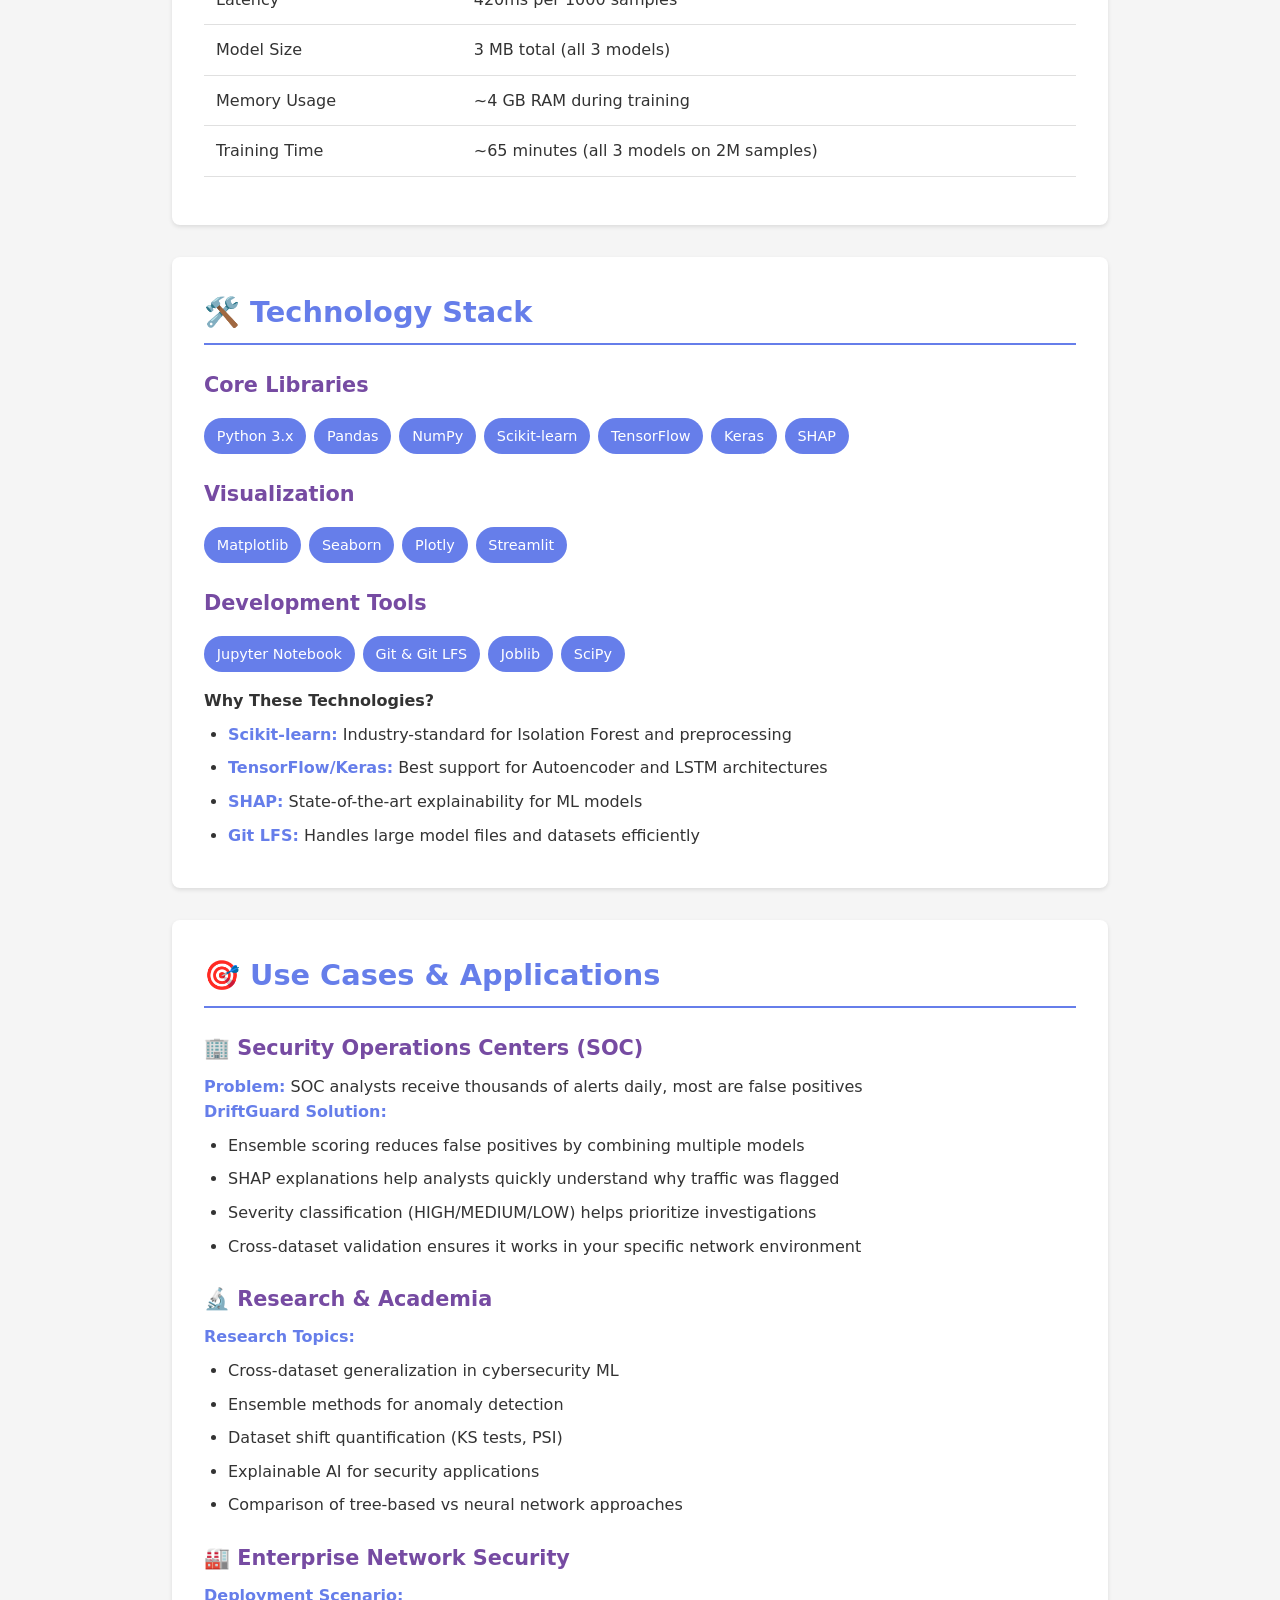
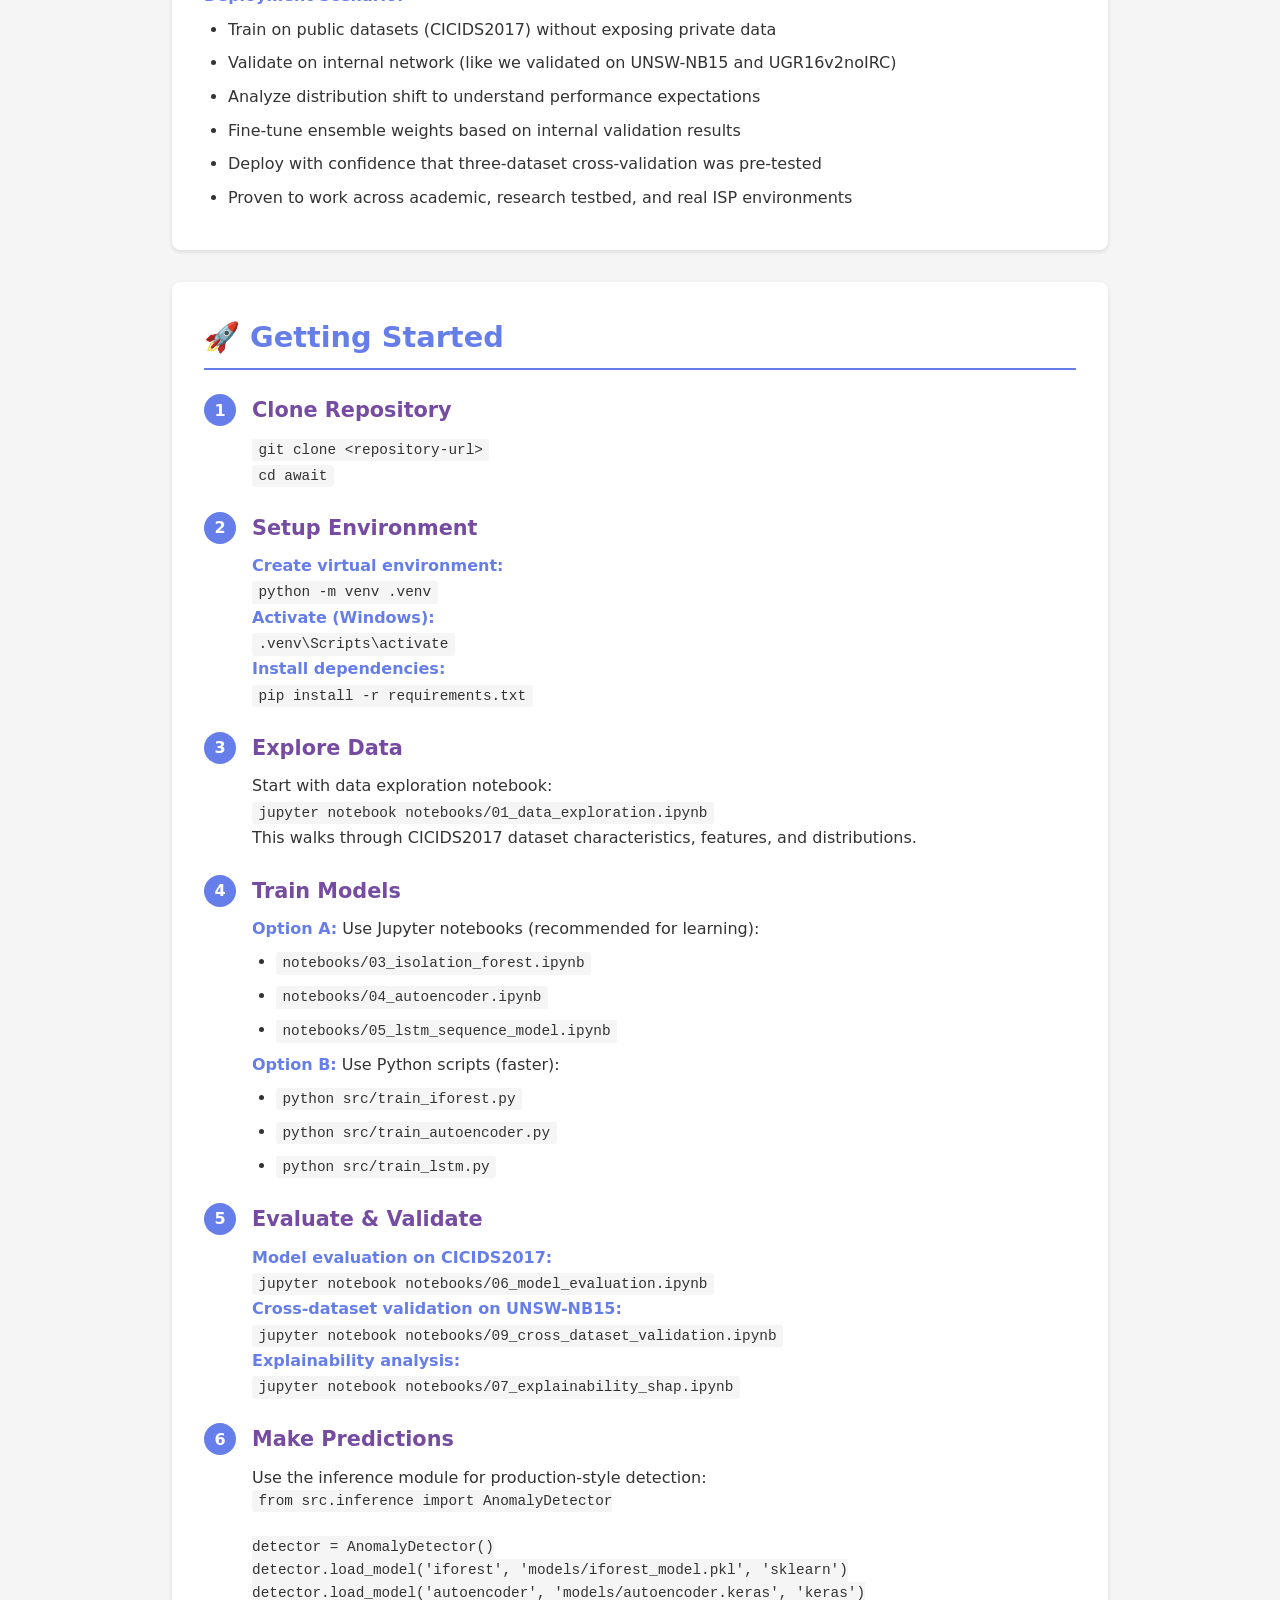
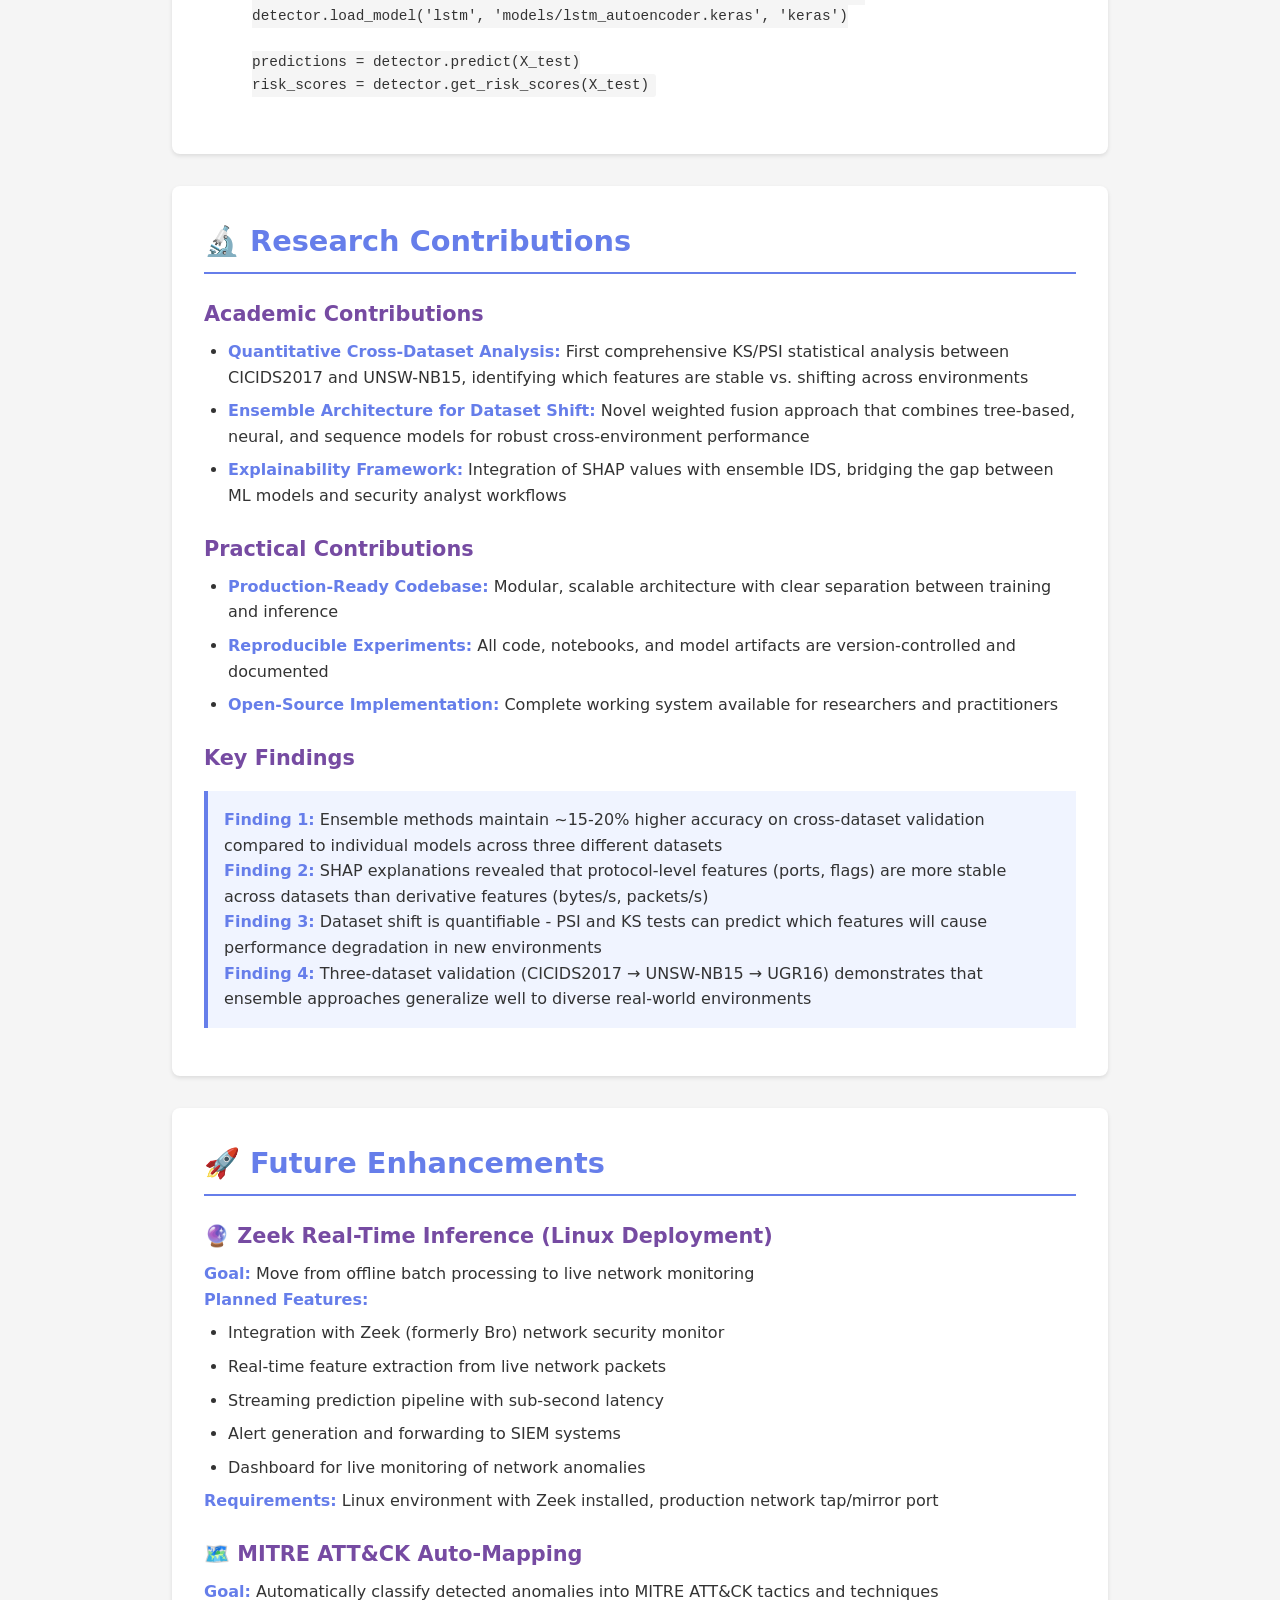
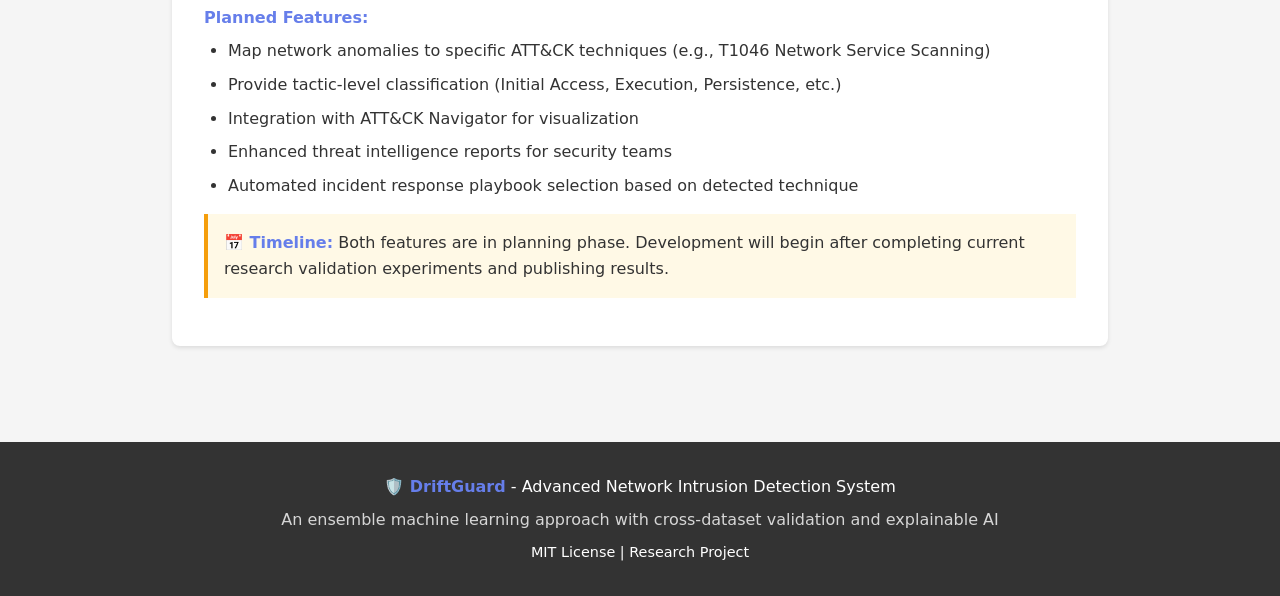
==== commit b67bc515: "feat: Integrate UGR16v2noIRC dataset into the cross-dataset validation strategy and detail its chara" ====
--- a/index.html
+++ b/index.html
@@ -367,7 +367,8 @@
             <div class="steps">
                 <div class="step">
                     <h3>Data Preprocessing</h3>
-                    <p><strong>Input:</strong> Raw network traffic CSV files (CICIDS2017 or UNSW-NB15)</p>
+                    <p><strong>Input:</strong> Raw network traffic CSV files (CICIDS2017, UNSW-NB15, or UGR16v2noIRC)
+                    </p>
                     <p><strong>Process:</strong></p>
                     <ul>
                         <li>Load CSV files using pandas</li>
@@ -437,18 +438,22 @@
 
                 <div class="step">
                     <h3>Cross-Dataset Validation</h3>
-                    <p><strong>Challenge:</strong> CICIDS2017 has 77 features, UNSW-NB15 has 49 features</p>
+                    <p><strong>Three-Dataset Strategy:</strong> Validate on UNSW-NB15 and UGR16v2noIRC without
+                        retraining</p>
+                    <p><strong>Challenge:</strong> Different feature spaces (CICIDS2017: 77, UNSW-NB15: 49, UGR16: 135)
+                    </p>
                     <p><strong>Feature Alignment Process:</strong></p>
                     <ul>
-                        <li>Map UNSW-NB15 features to CICIDS2017 feature space</li>
-                        <li>Missing features: zero-padding (28 features padded with 0)</li>
-                        <li>Apply CICIDS2017 scaler: use same mean/std from training</li>
+                        <li>Map validation dataset features to CICIDS2017 feature space (77 features)</li>
+                        <li>UNSW-NB15: zero-padding for 28 missing features</li>
+                        <li>UGR16v2noIRC: truncate from 135 to 78 features, then align to 77</li>
+                        <li>Apply CICIDS2017 scaler: use same mean/std from training (no data leakage)</li>
                     </ul>
                     <p><strong>Performance Measurement:</strong></p>
                     <ul>
-                        <li>Apply trained models to UNSW-NB15 test set</li>
-                        <li>Compare accuracy, precision, recall, F1-score</li>
-                        <li>Measure performance degradation vs. CICIDS2017</li>
+                        <li>Apply trained models to UNSW-NB15 and UGR16v2noIRC test sets</li>
+                        <li>Compare accuracy, precision, recall, F1-score across all three datasets</li>
+                        <li>Measure performance degradation vs. CICIDS2017 baseline</li>
                     </ul>
                     <p><strong>Distribution Shift Analysis:</strong></p>
                     <ul>
@@ -456,6 +461,7 @@
                                 0.05=significant shift)</li>
                         <li><strong>PSI:</strong> Population Stability Index (PSI > 0.2 = substantial shift)</li>
                         <li>Identify which features changed most between datasets</li>
+                        <li>Quantify distribution shift severity for academic vs. ISP networks</li>
                     </ul>
                 </div>
             </div>
@@ -562,19 +568,26 @@
             <p><strong>Characteristics:</strong></p>
             <ul>
                 <li><strong>Features:</strong> 135 network flow features</li>
-                <li><strong>Training set:</strong> 98,262 samples (for distribution analysis only - NOT used for training models)</li>
+                <li><strong>Training set:</strong> 98,262 samples (for distribution analysis only - NOT used for
+                    training models)</li>
                 <li><strong>Test set:</strong> 43,200 samples (used for validation)</li>
-                <li><strong>Attack Types:</strong> Multi-label classification (DoS, Port Scans, Botnet, Blacklist, Anomaly Detection)</li>
+                <li><strong>Attack Types:</strong> Multi-label classification (DoS, Port Scans, Botnet, Blacklist,
+                    Anomaly Detection)</li>
                 <li><strong>Attack Ratio:</strong> 100% attack traffic (real ISP network under attack scenarios)</li>
-                <li><strong>Label Types:</strong> labeldos, labelscan11, labelscan44, labelnerisbotnet, labelblacklist, labelanomalyidpscan, labelanomalysshscan, labelanomalyspam</li>
+                <li><strong>Label Types:</strong> labeldos, labelscan11, labelscan44, labelnerisbotnet, labelblacklist,
+                    labelanomalyidpscan, labelanomalysshscan, labelanomalyspam</li>
                 <li>Preprocessed predictions stored in: <code>data/ugr_*.npy</code> files</li>
-                <li>Validated in Experiment 4 (<code>research/experiments/exp4_ugr16_real_world_validation.ipynb</code>)</li>
+                <li>Validated in Experiment 4 (<code>research/experiments/exp4_ugr16_real_world_validation.ipynb</code>)
+                </li>
             </ul>
 
             <div class="highlight">
-                <strong>🔬 Research Value:</strong> Using three different datasets (CICIDS2017, UNSW-NB15, UGR16v2noIRC) allows
-                us to measure how well our models generalize across diverse network environments - from academic networks to real-world ISP traffic.
-                This three-dataset validation demonstrates robustness beyond controlled lab conditions, a critical requirement for practical deployment.
+                <strong>🔬 Research Value:</strong> Using three different datasets (CICIDS2017, UNSW-NB15, UGR16v2noIRC)
+                allows
+                us to measure how well our models generalize across diverse network environments - from academic
+                networks to real-world ISP traffic.
+                This three-dataset validation demonstrates robustness beyond controlled lab conditions, a critical
+                requirement for practical deployment.
             </div>
         </div>
 
@@ -707,10 +720,11 @@
             <p><strong>Deployment Scenario:</strong></p>
             <ul>
                 <li>Train on public datasets (CICIDS2017) without exposing private data</li>
-                <li>Validate on internal network (like we validated on UNSW-NB15)</li>
+                <li>Validate on internal network (like we validated on UNSW-NB15 and UGR16v2noIRC)</li>
                 <li>Analyze distribution shift to understand performance expectations</li>
                 <li>Fine-tune ensemble weights based on internal validation results</li>
-                <li>Deploy with confidence that cross-dataset performance was pre-tested</li>
+                <li>Deploy with confidence that three-dataset cross-validation was pre-tested</li>
+                <li>Proven to work across academic, research testbed, and real ISP environments</li>
             </ul>
         </div>
 
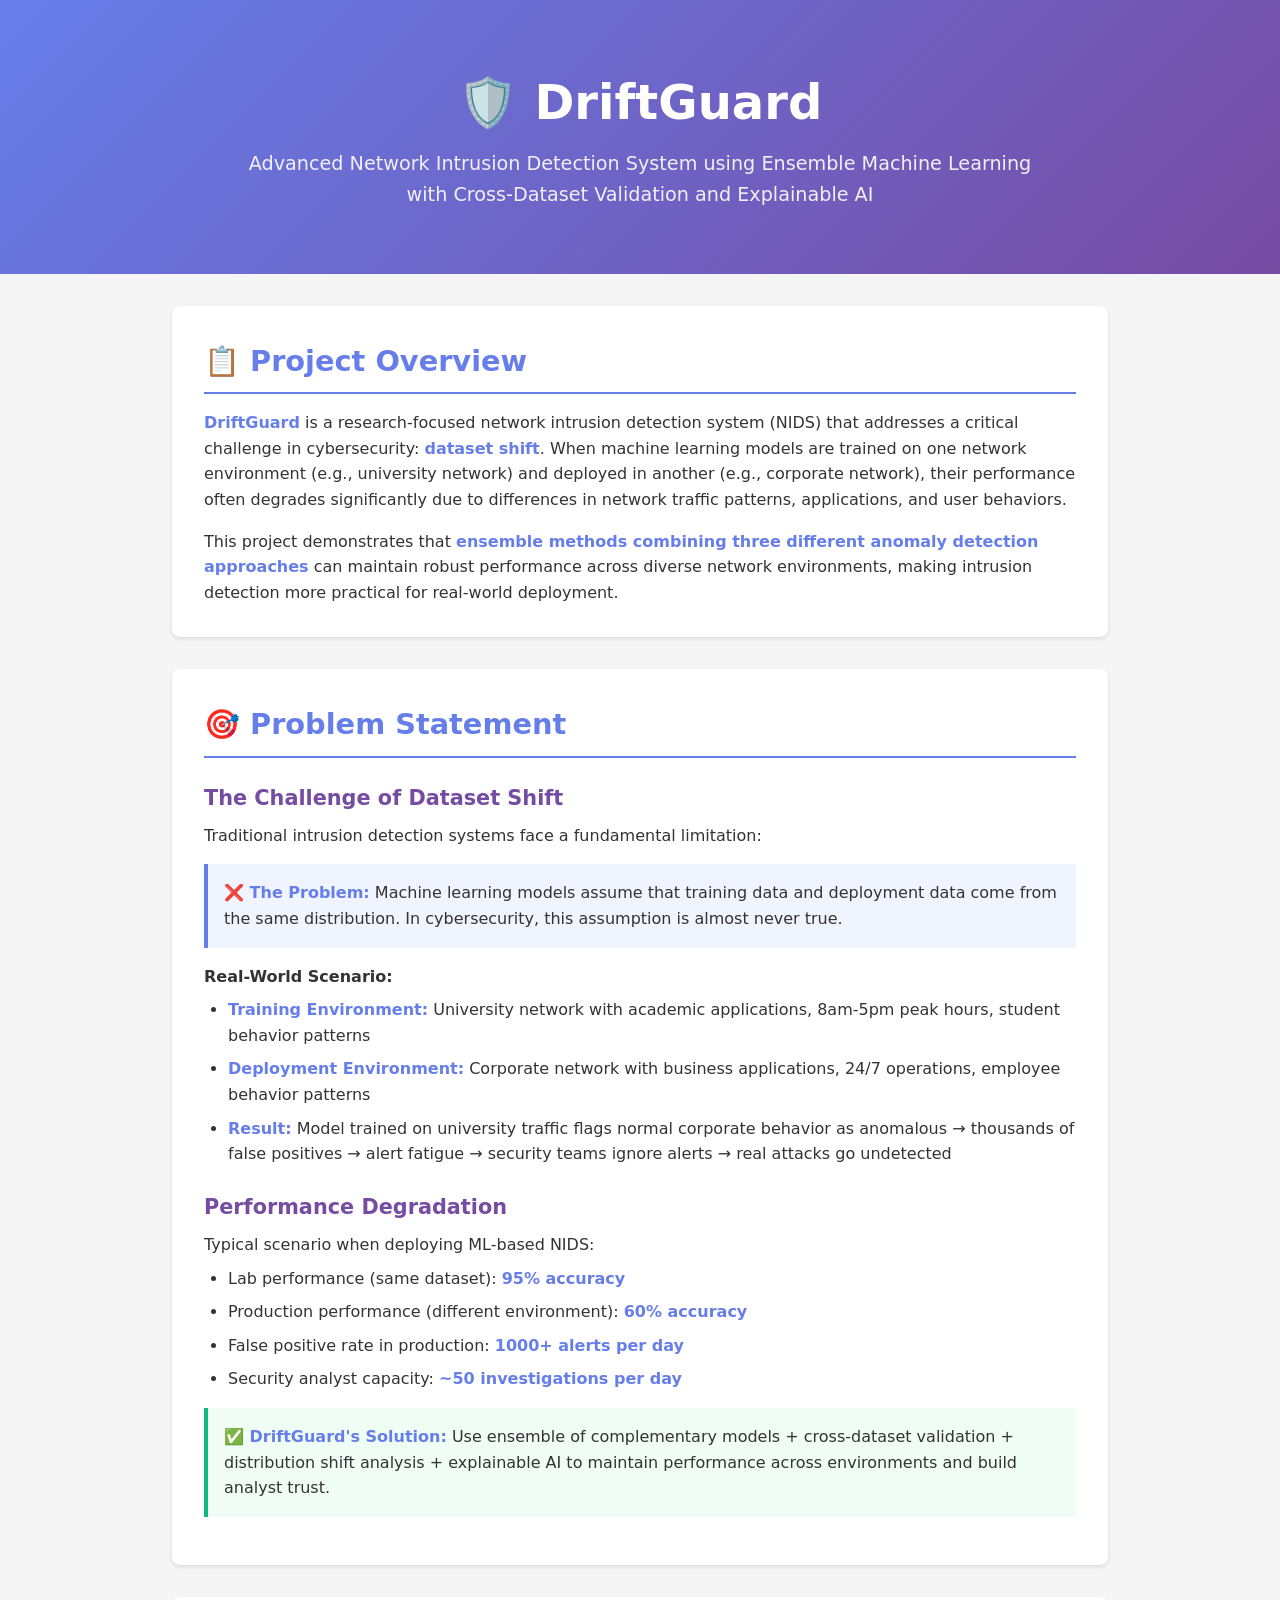
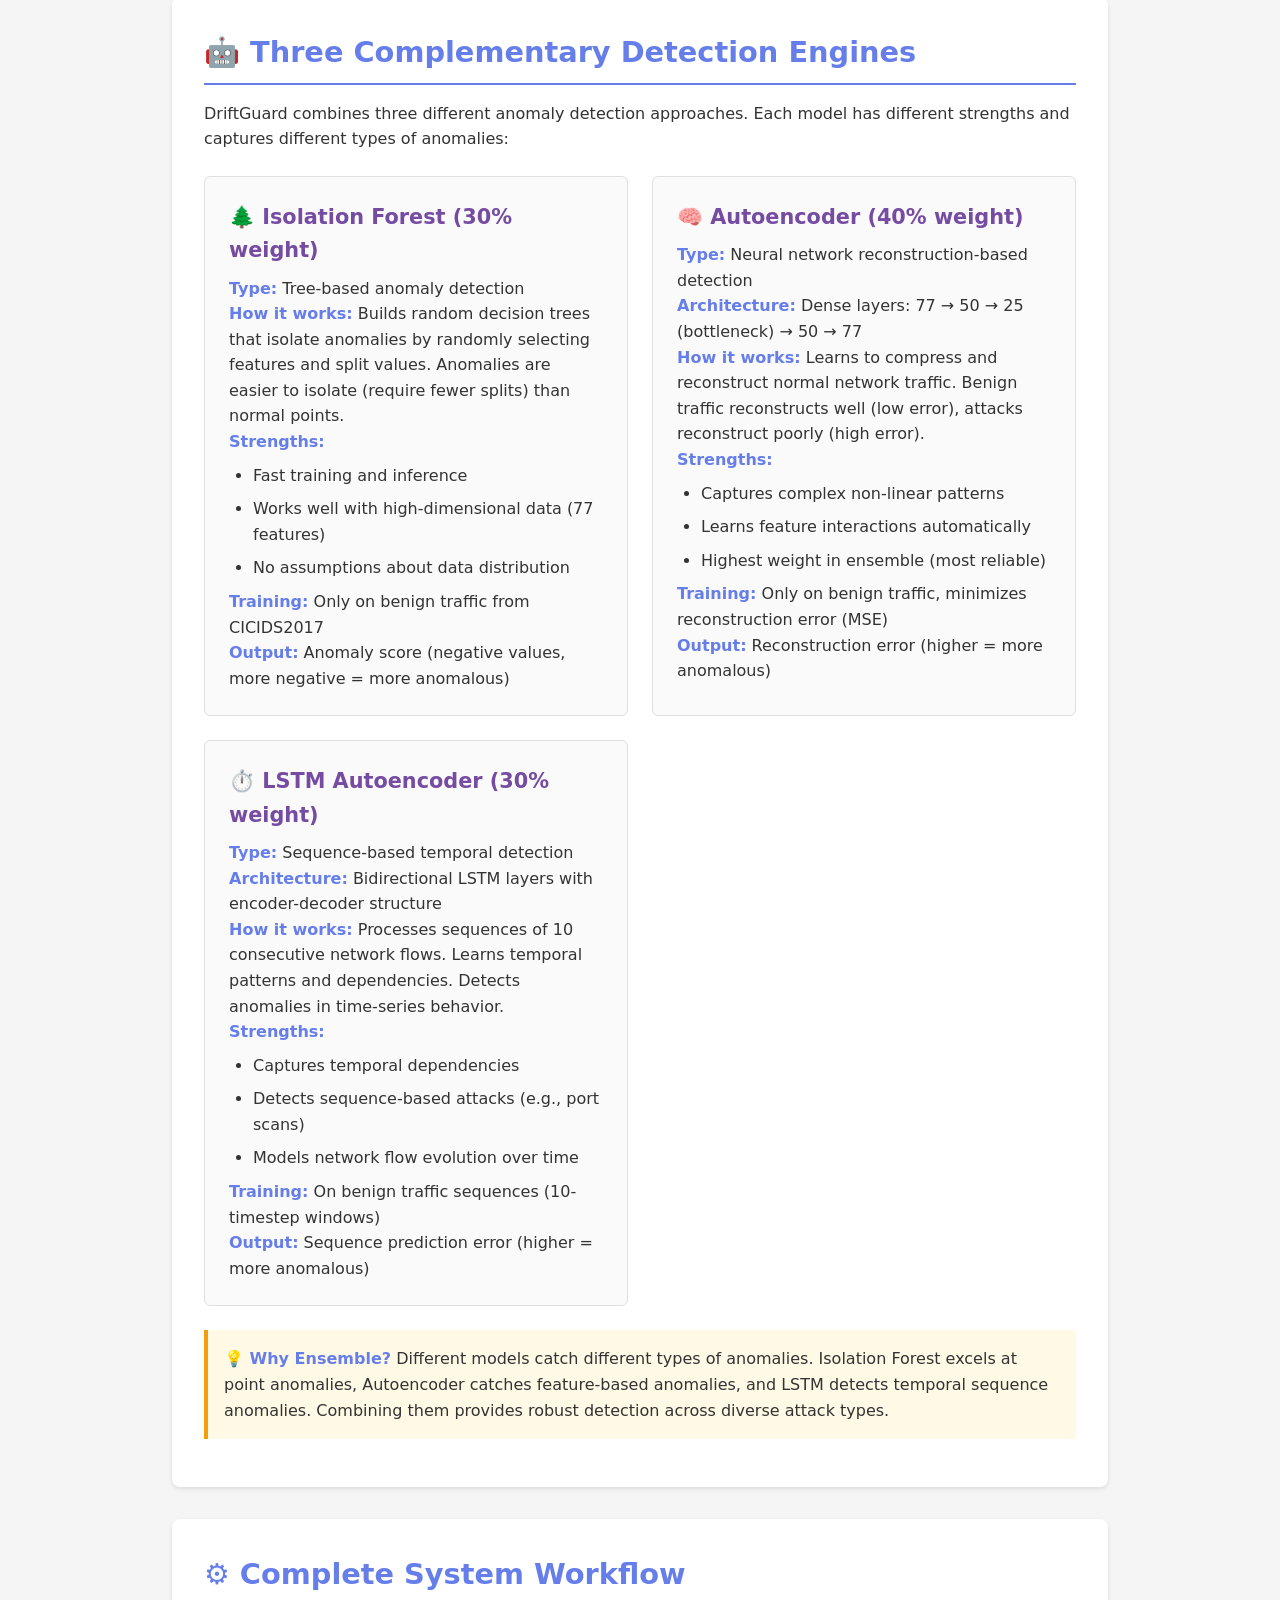
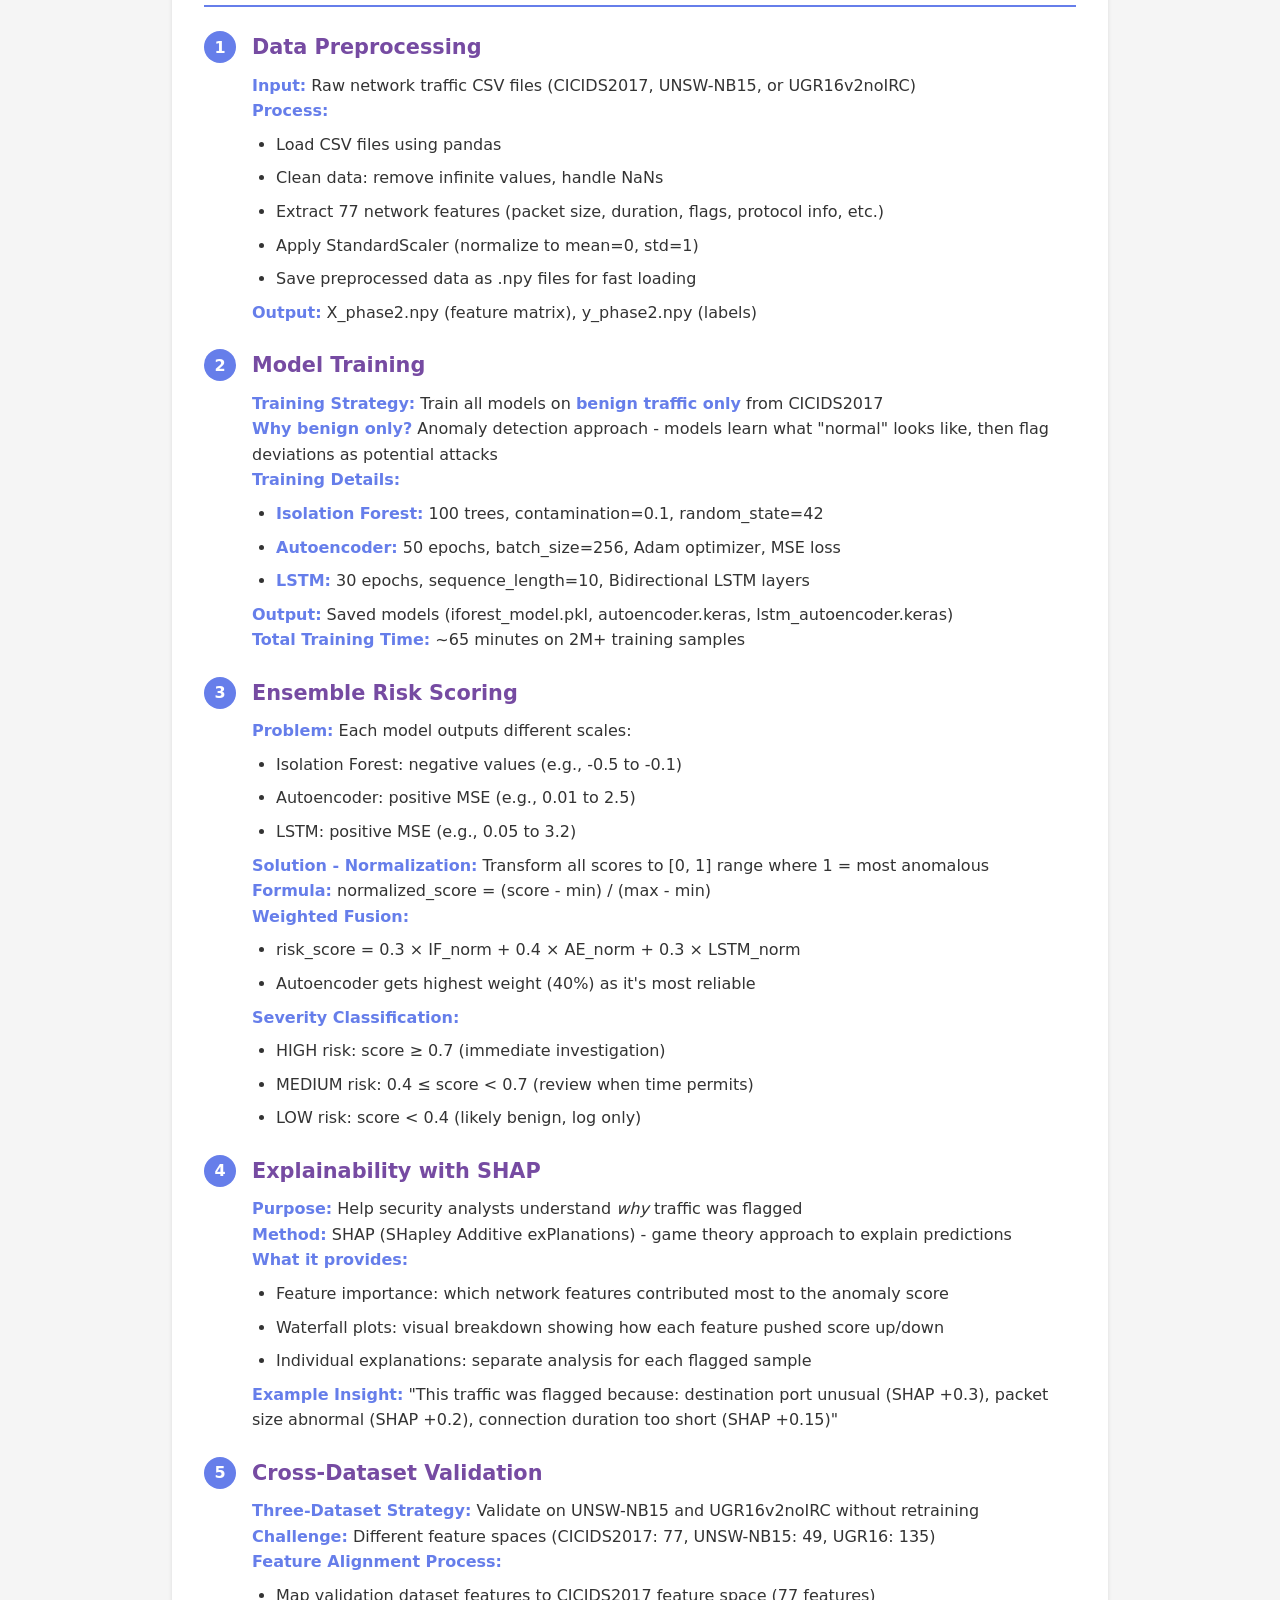
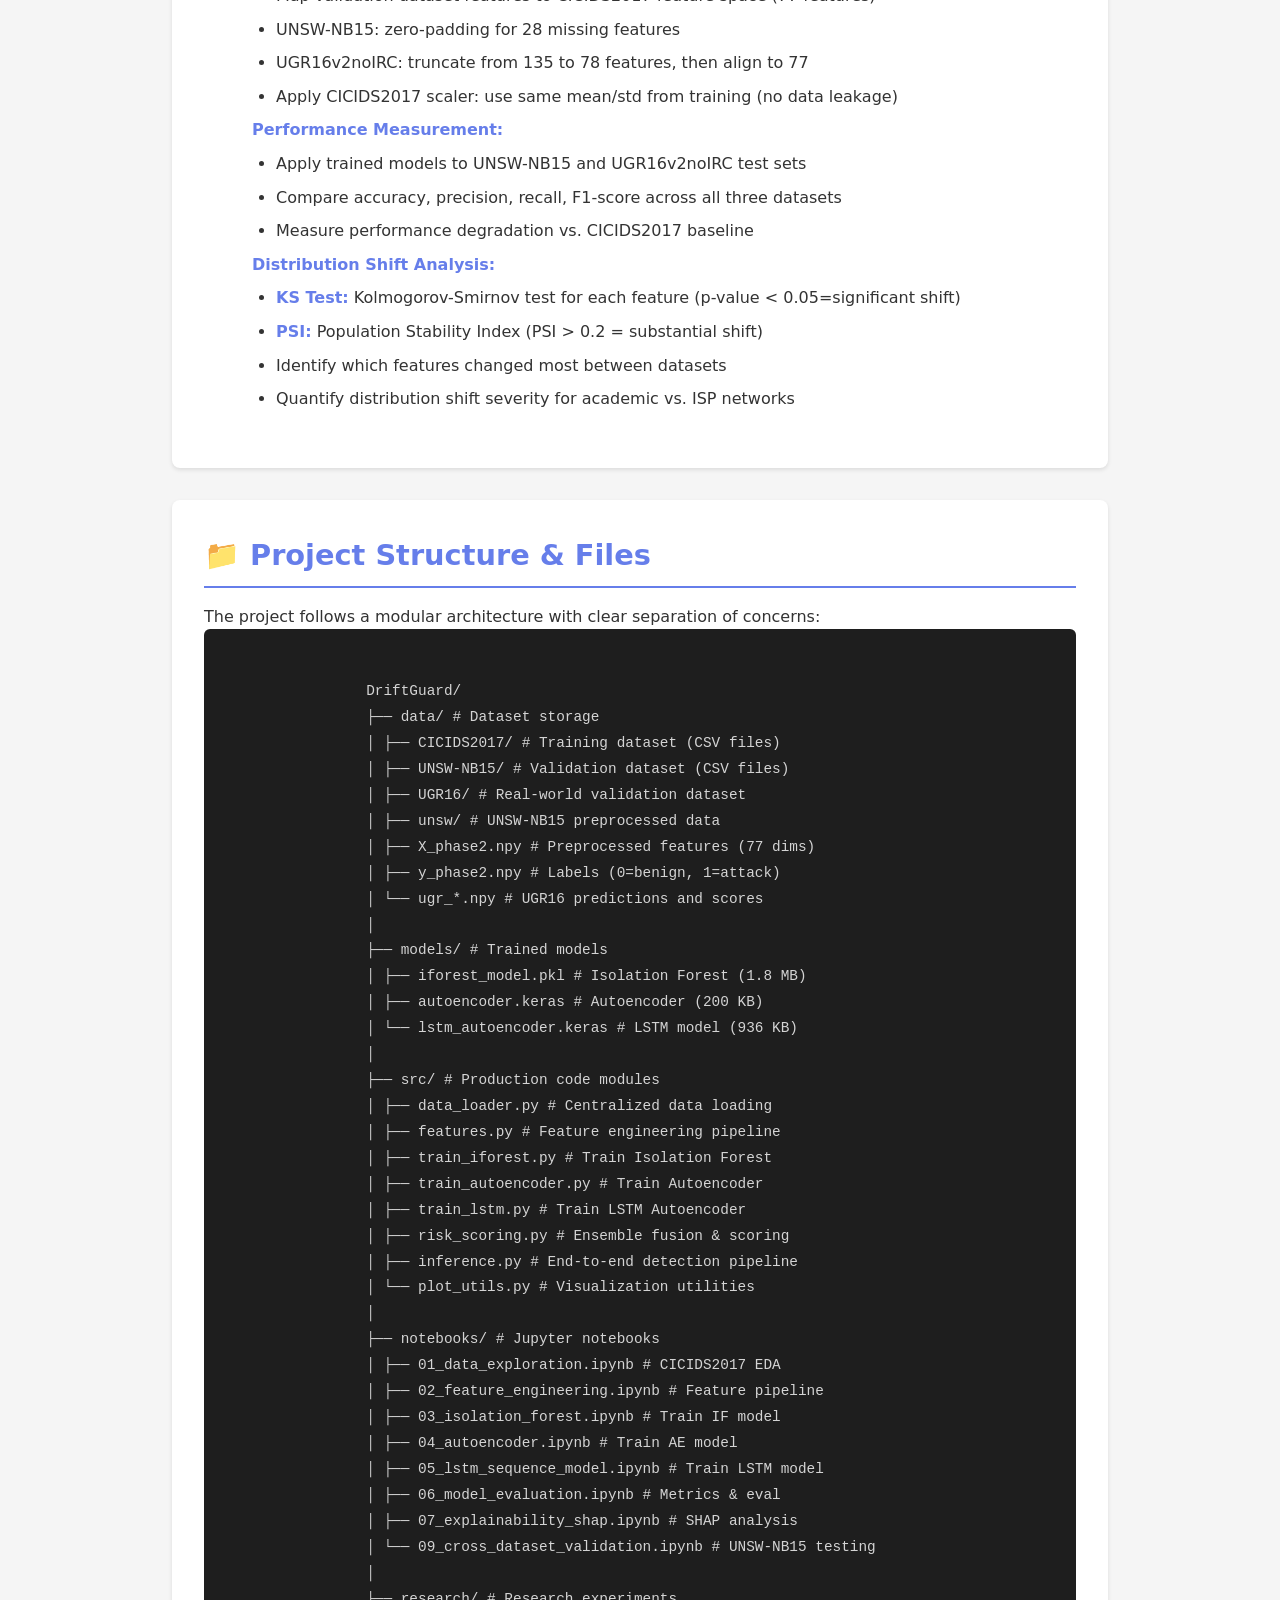
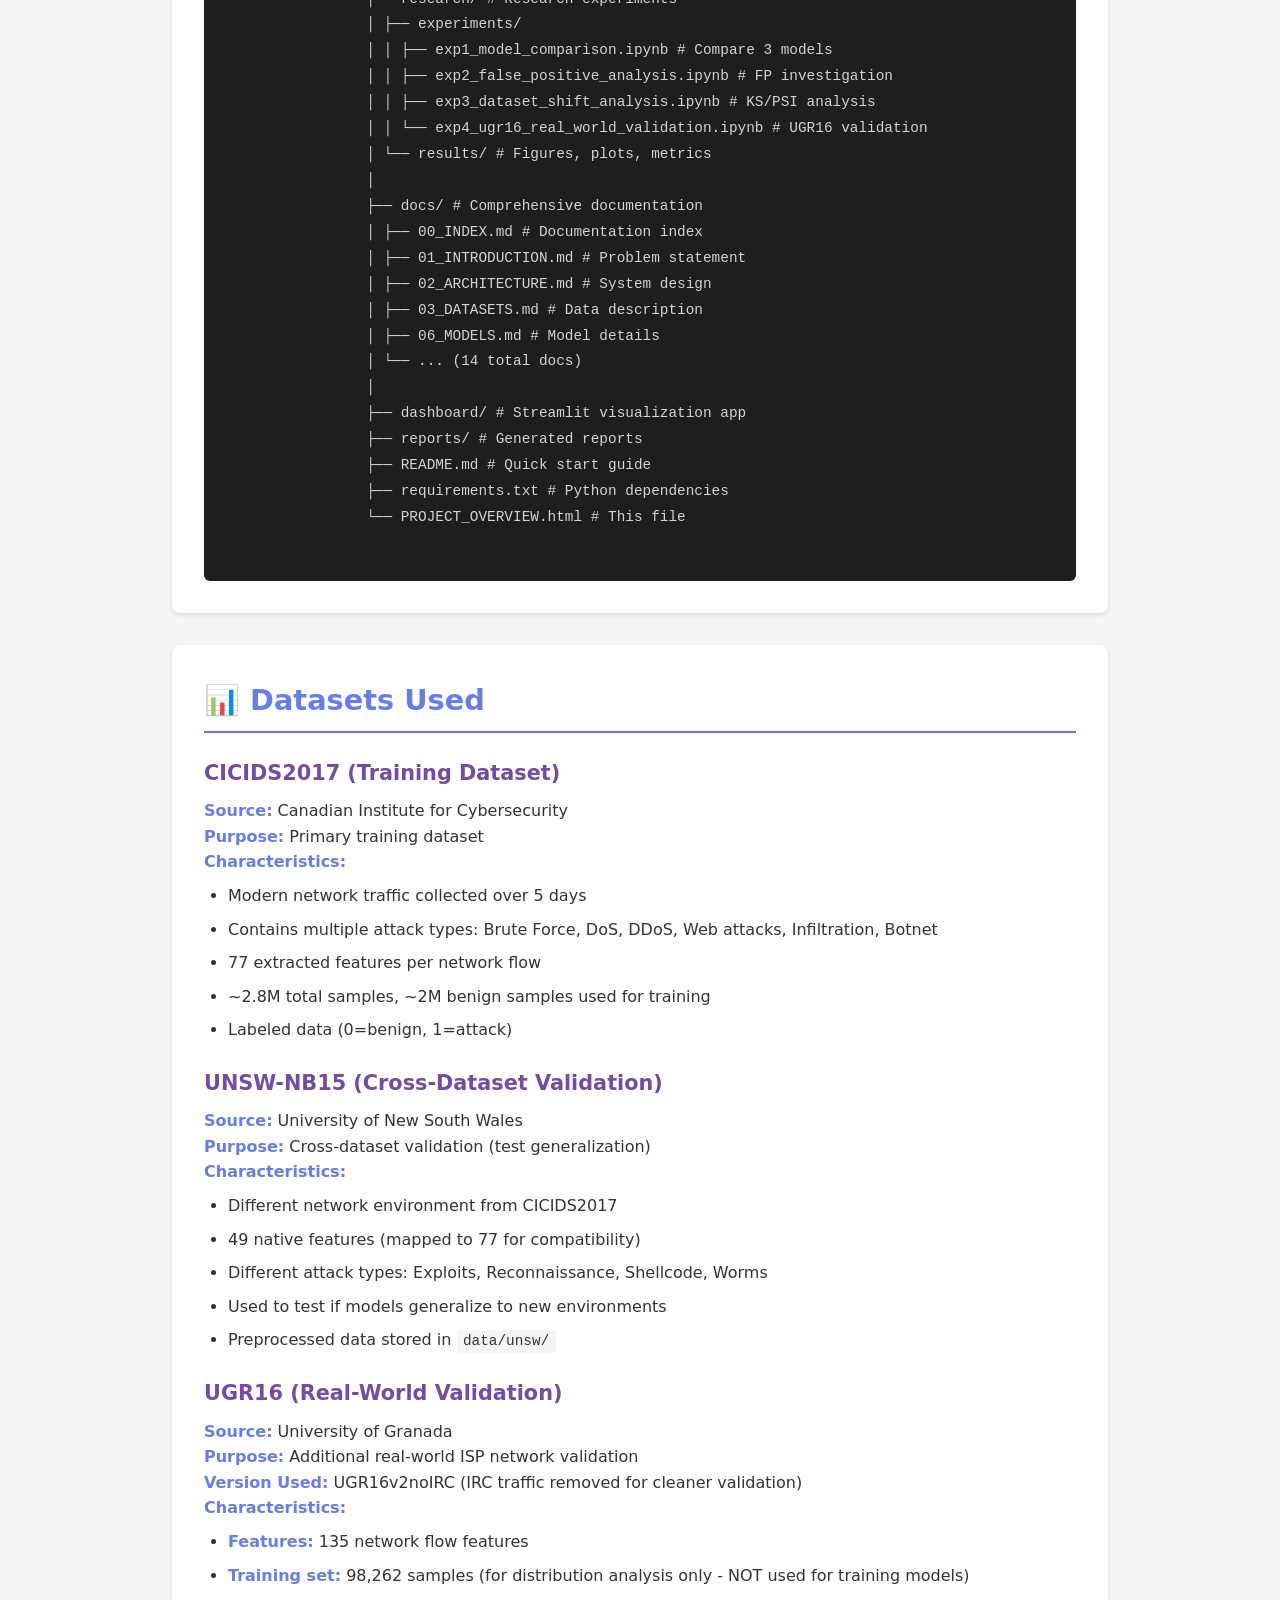
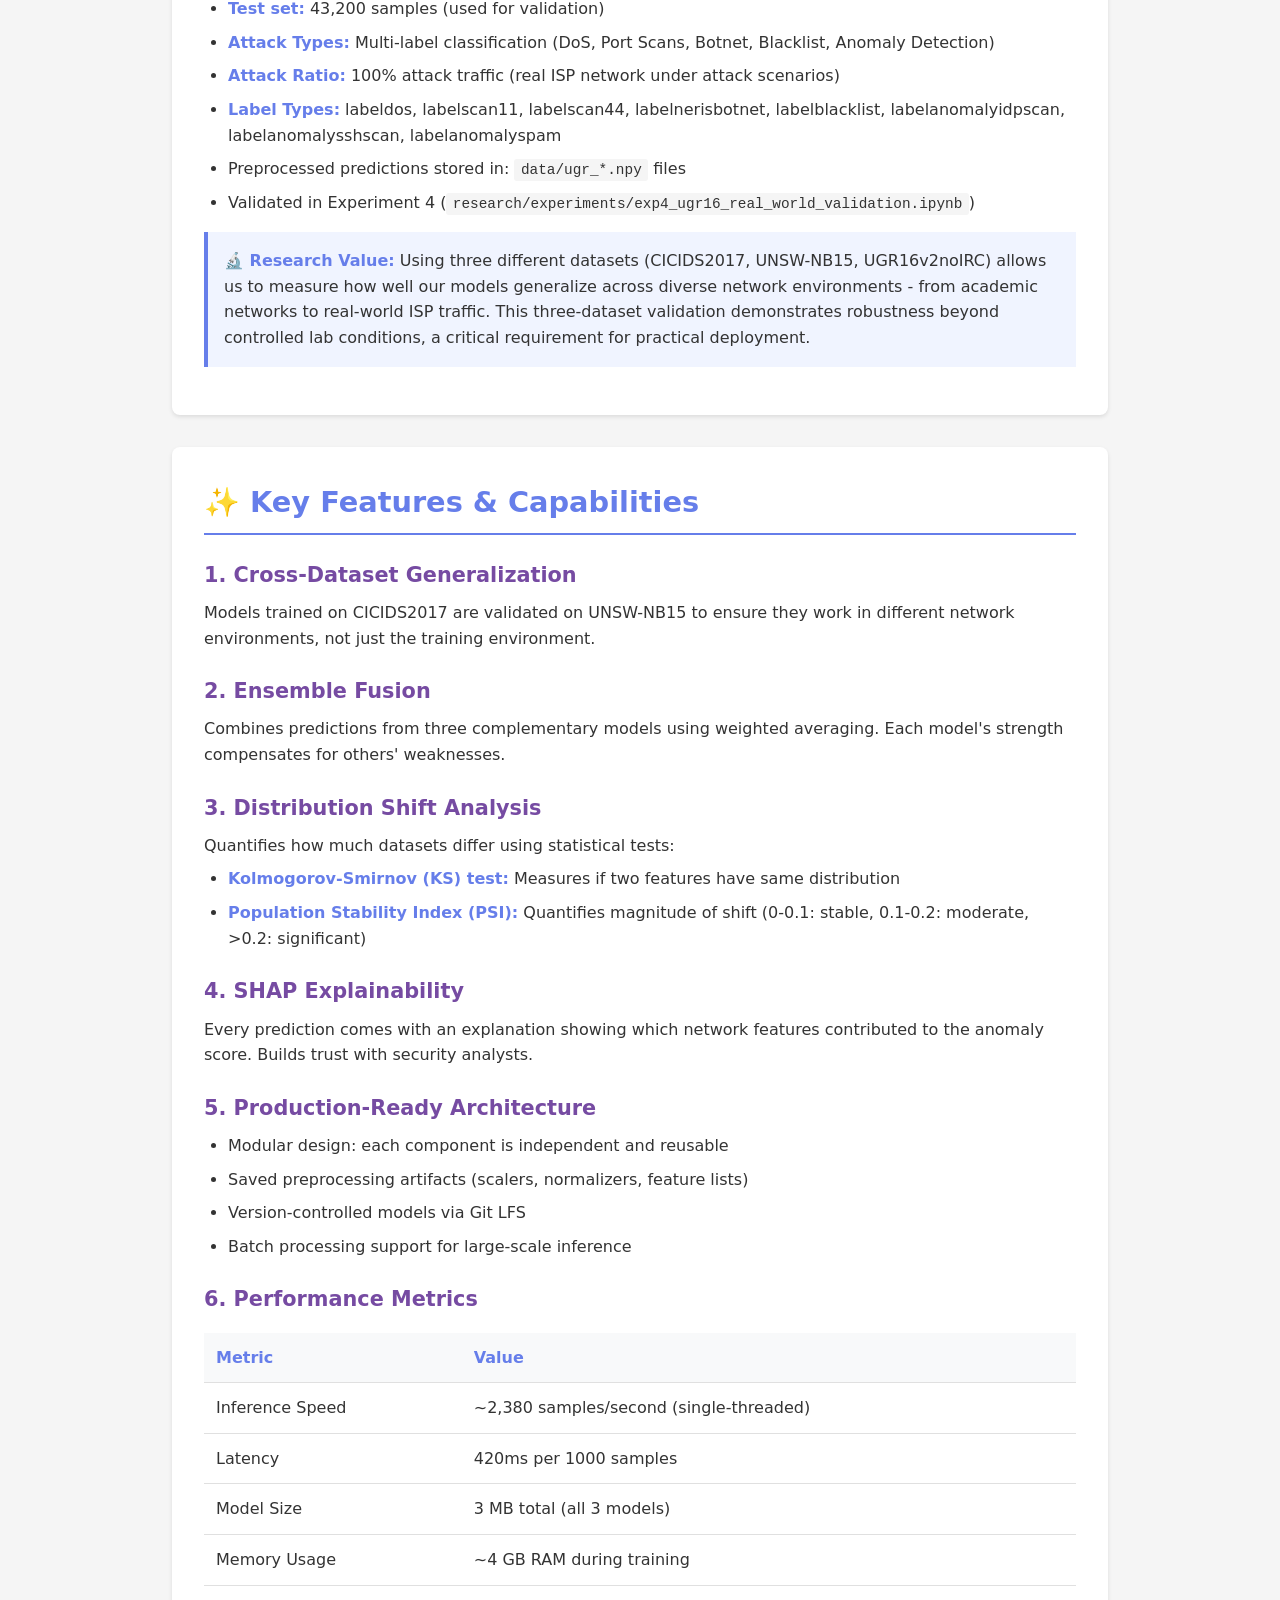
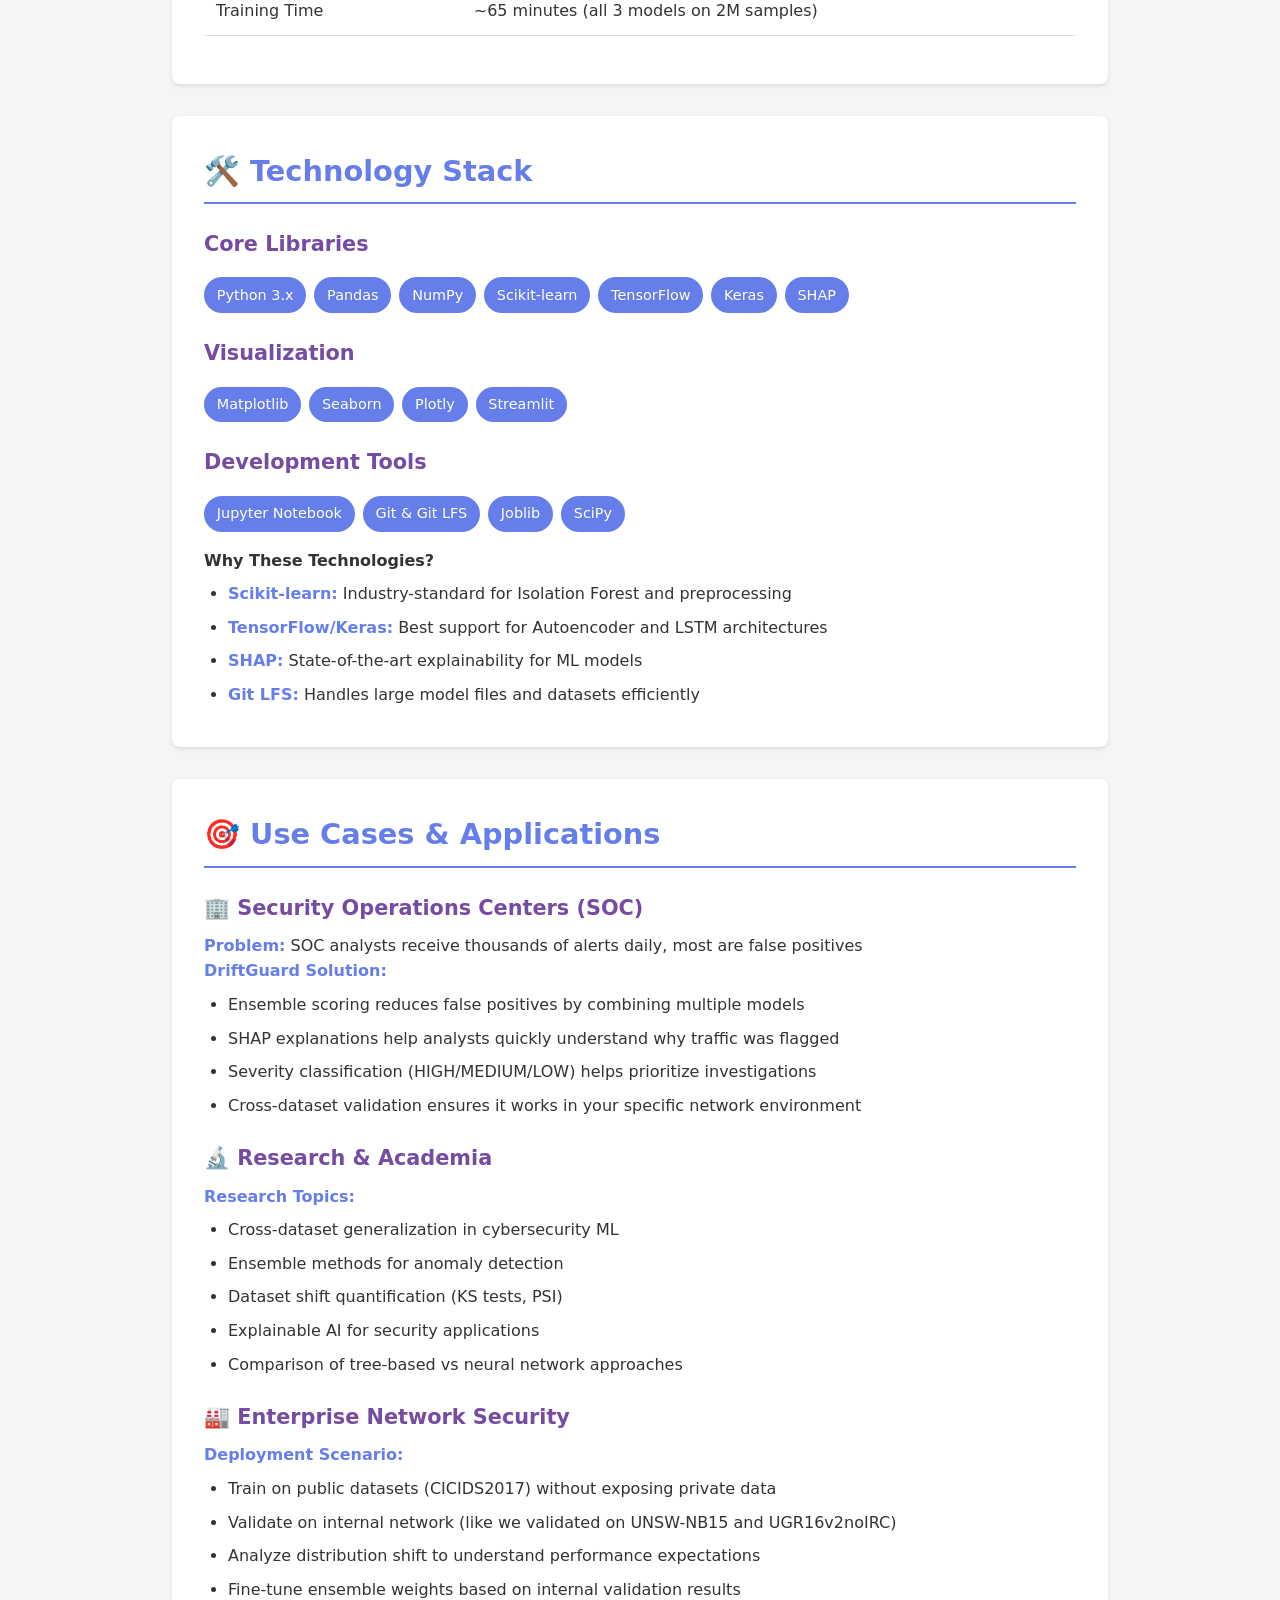
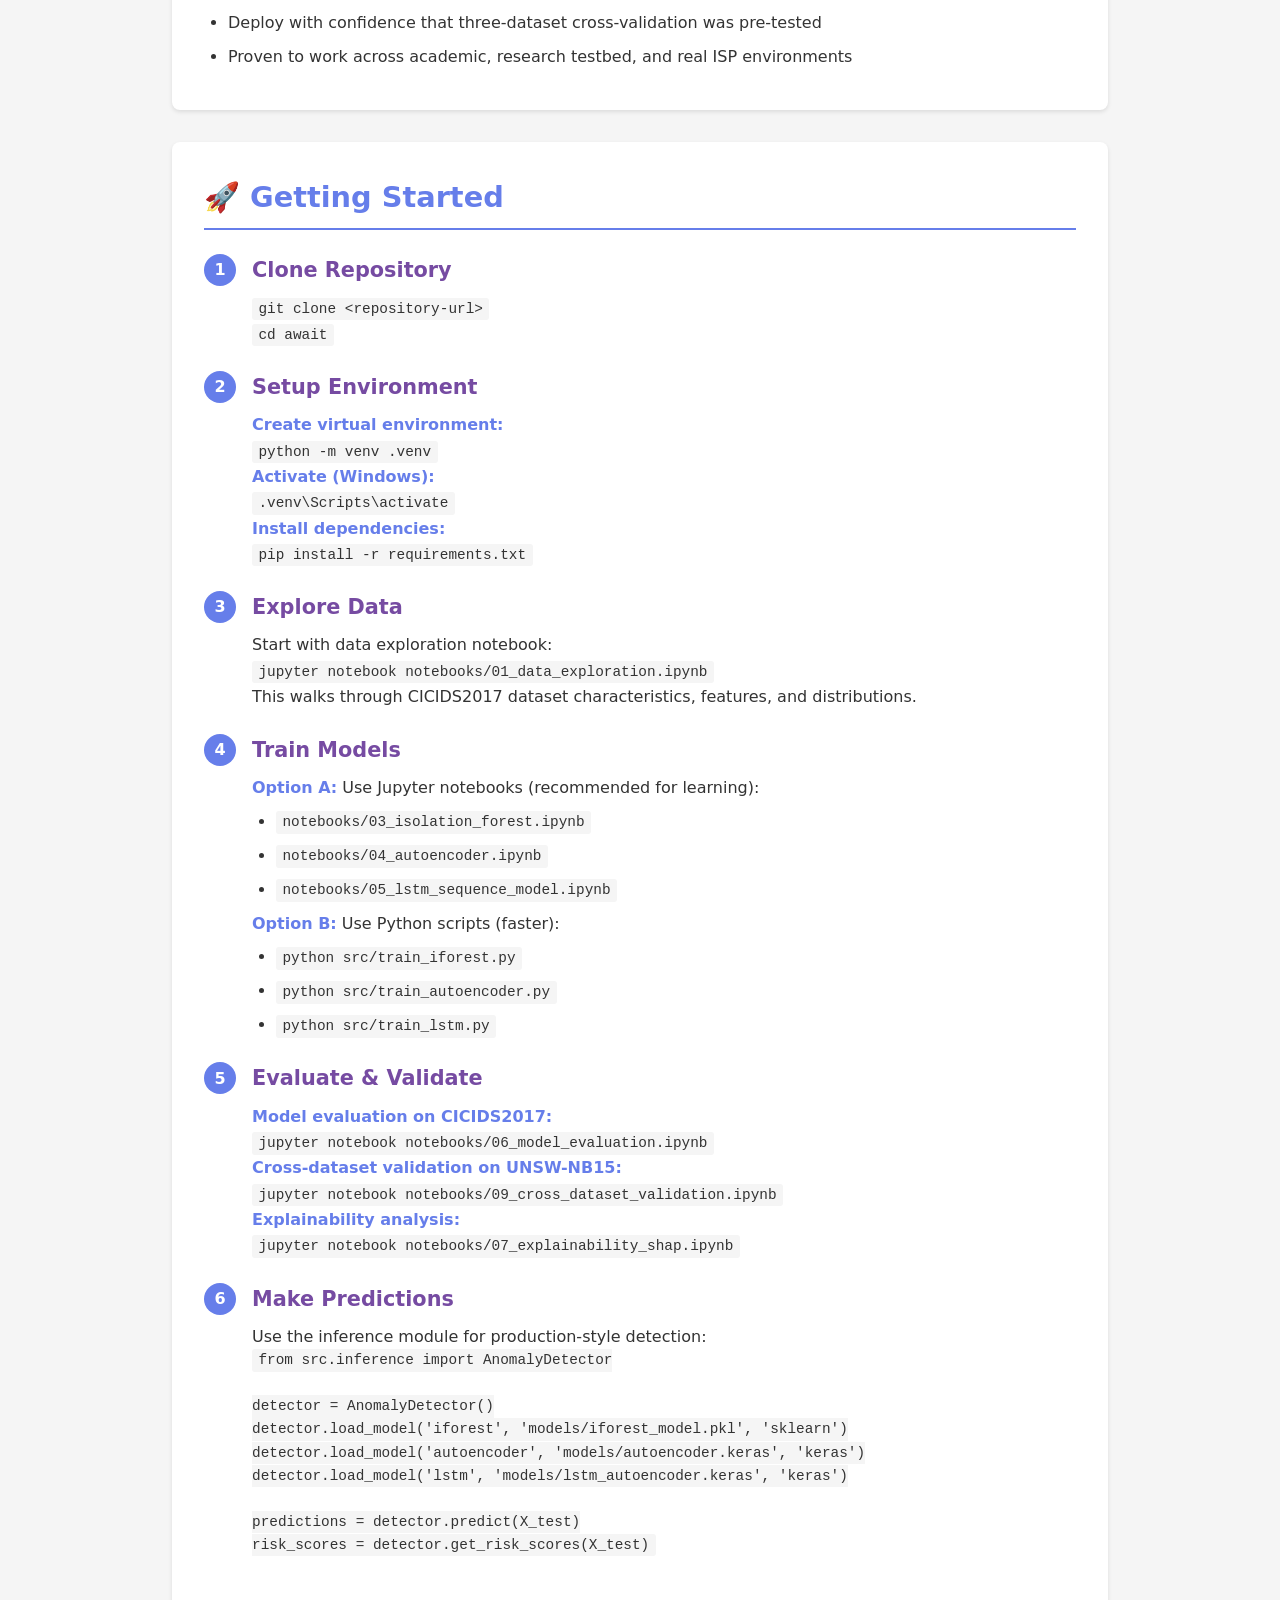
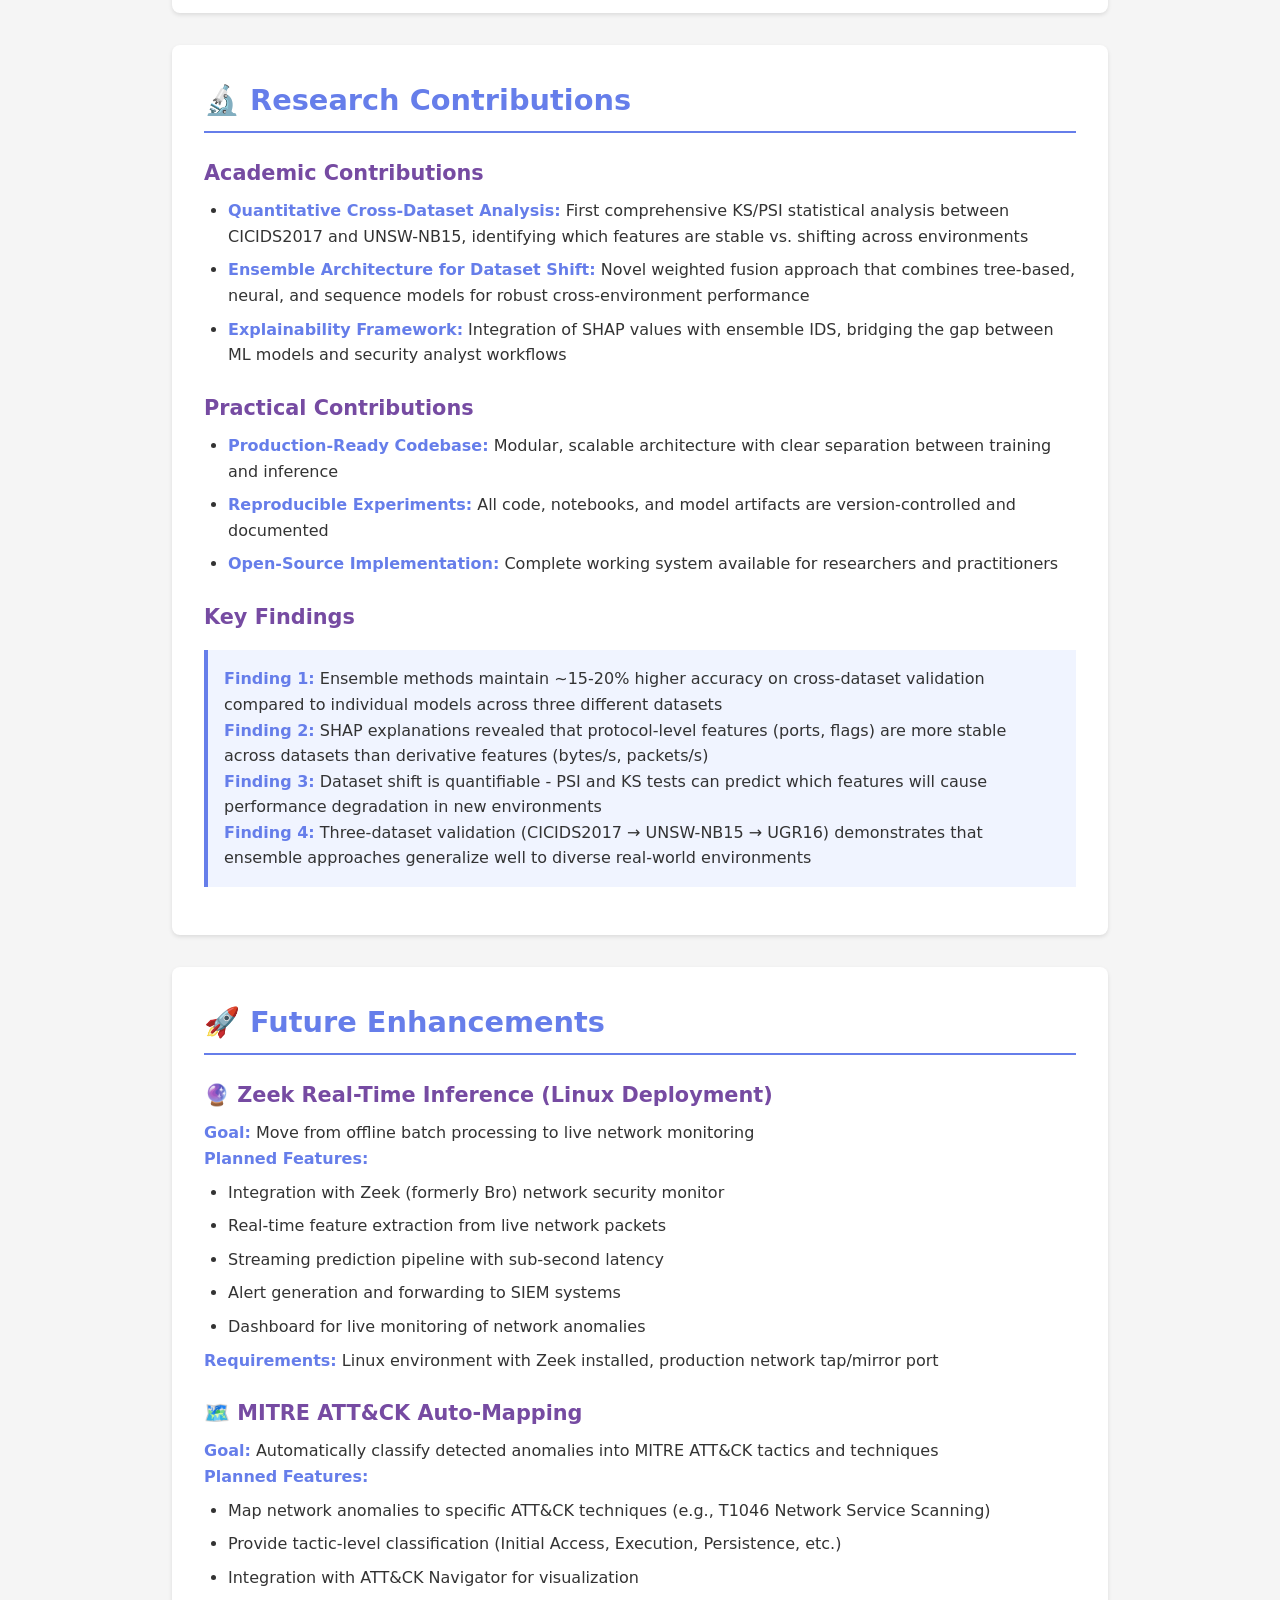
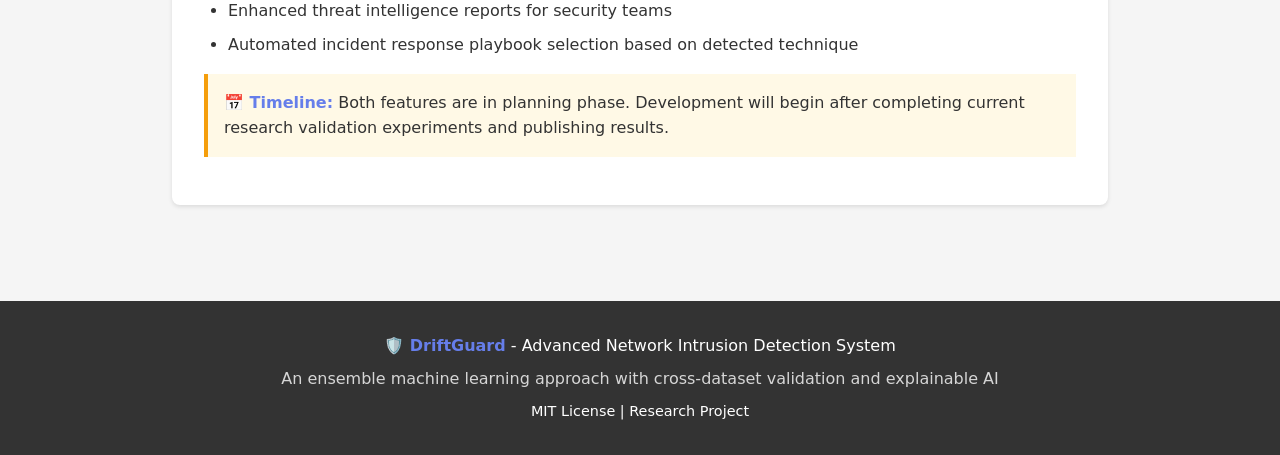
==== commit 0b531728: "docs: Comment out the research goal section in `index.html`." ====
--- a/index.html
+++ b/index.html
@@ -250,11 +250,11 @@
                     different anomaly detection approaches</strong> can maintain robust performance across diverse
                 network environments, making intrusion detection more practical for real-world deployment.</p>
 
-            <div class="info-box">
+            <!-- <div class="info-box">
                 <strong>📊 Research Goal:</strong> To build and validate an ensemble-based anomaly detection system that
                 generalizes across different network datasets (CICIDS2017 → UNSW-NB15) while providing interpretable
                 predictions for security analysts.
-            </div>
+            </div> -->
         </div>
 
         <!-- The Problem -->
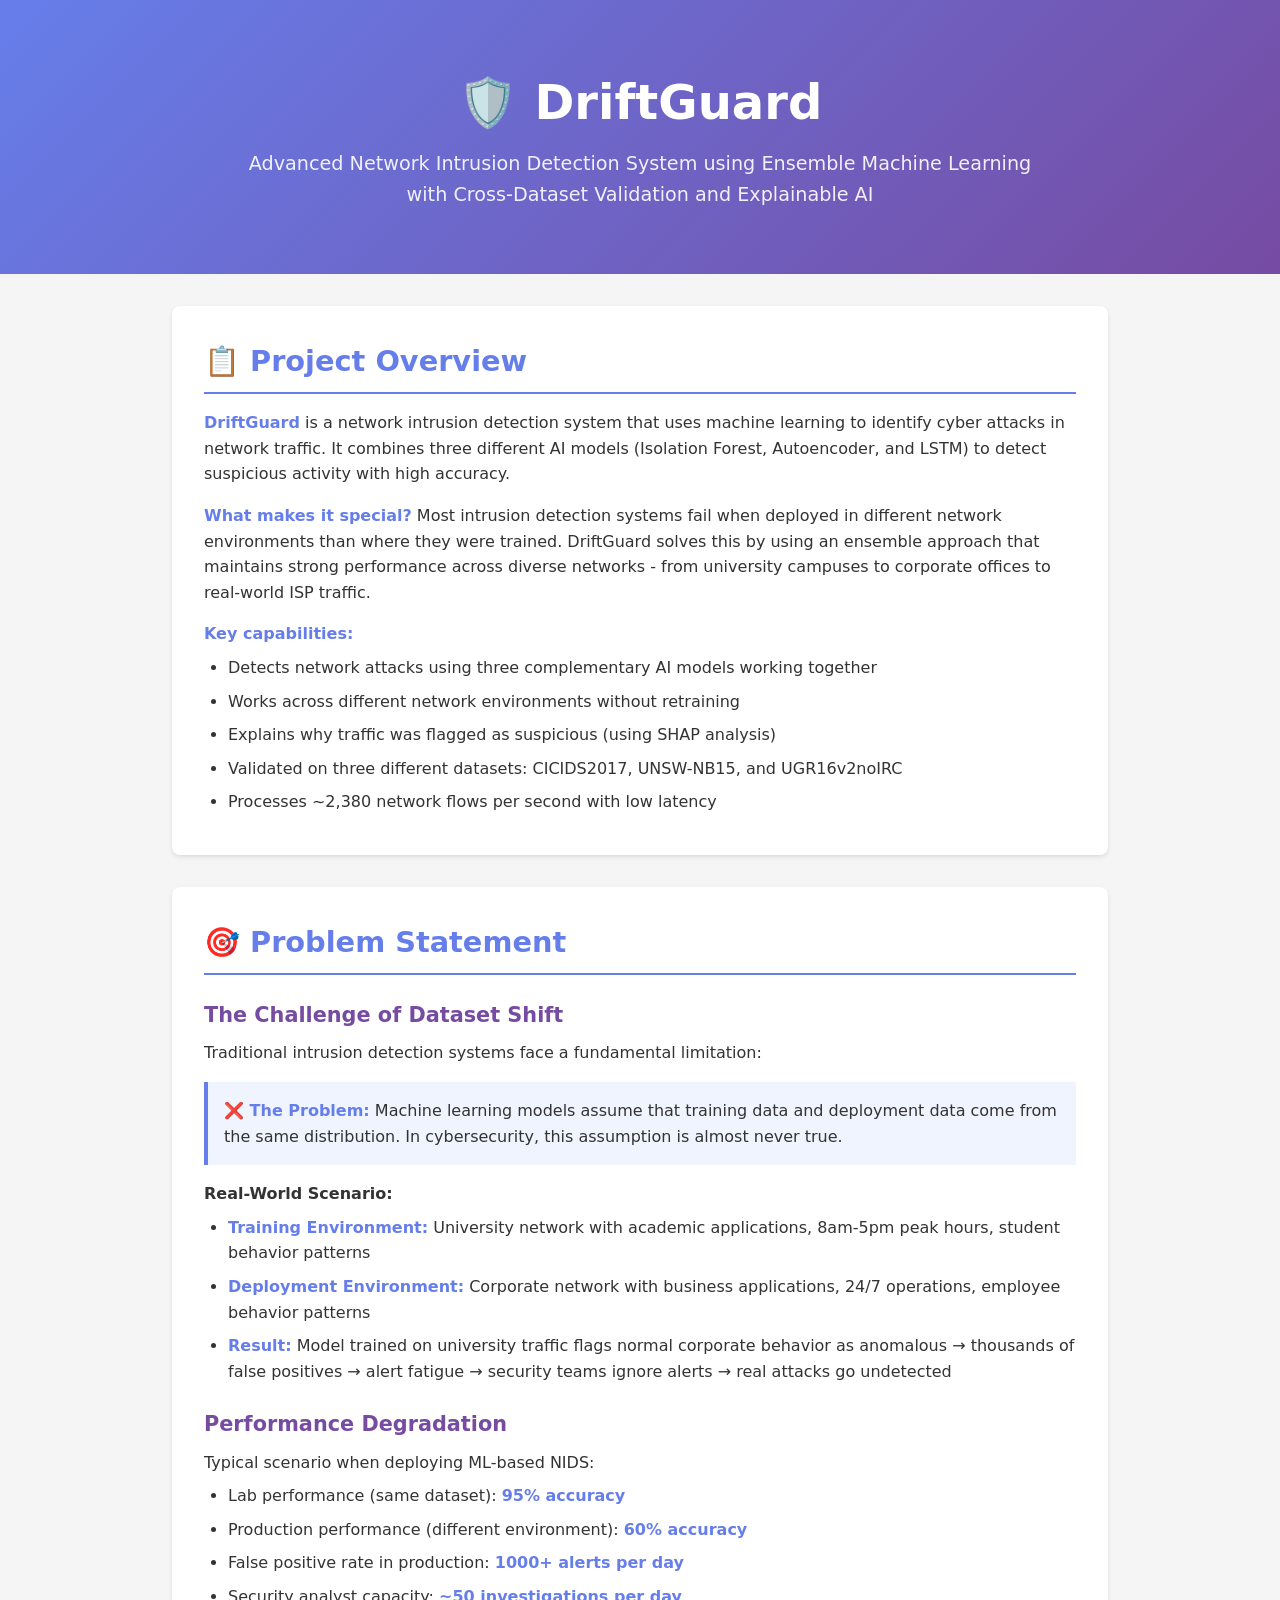
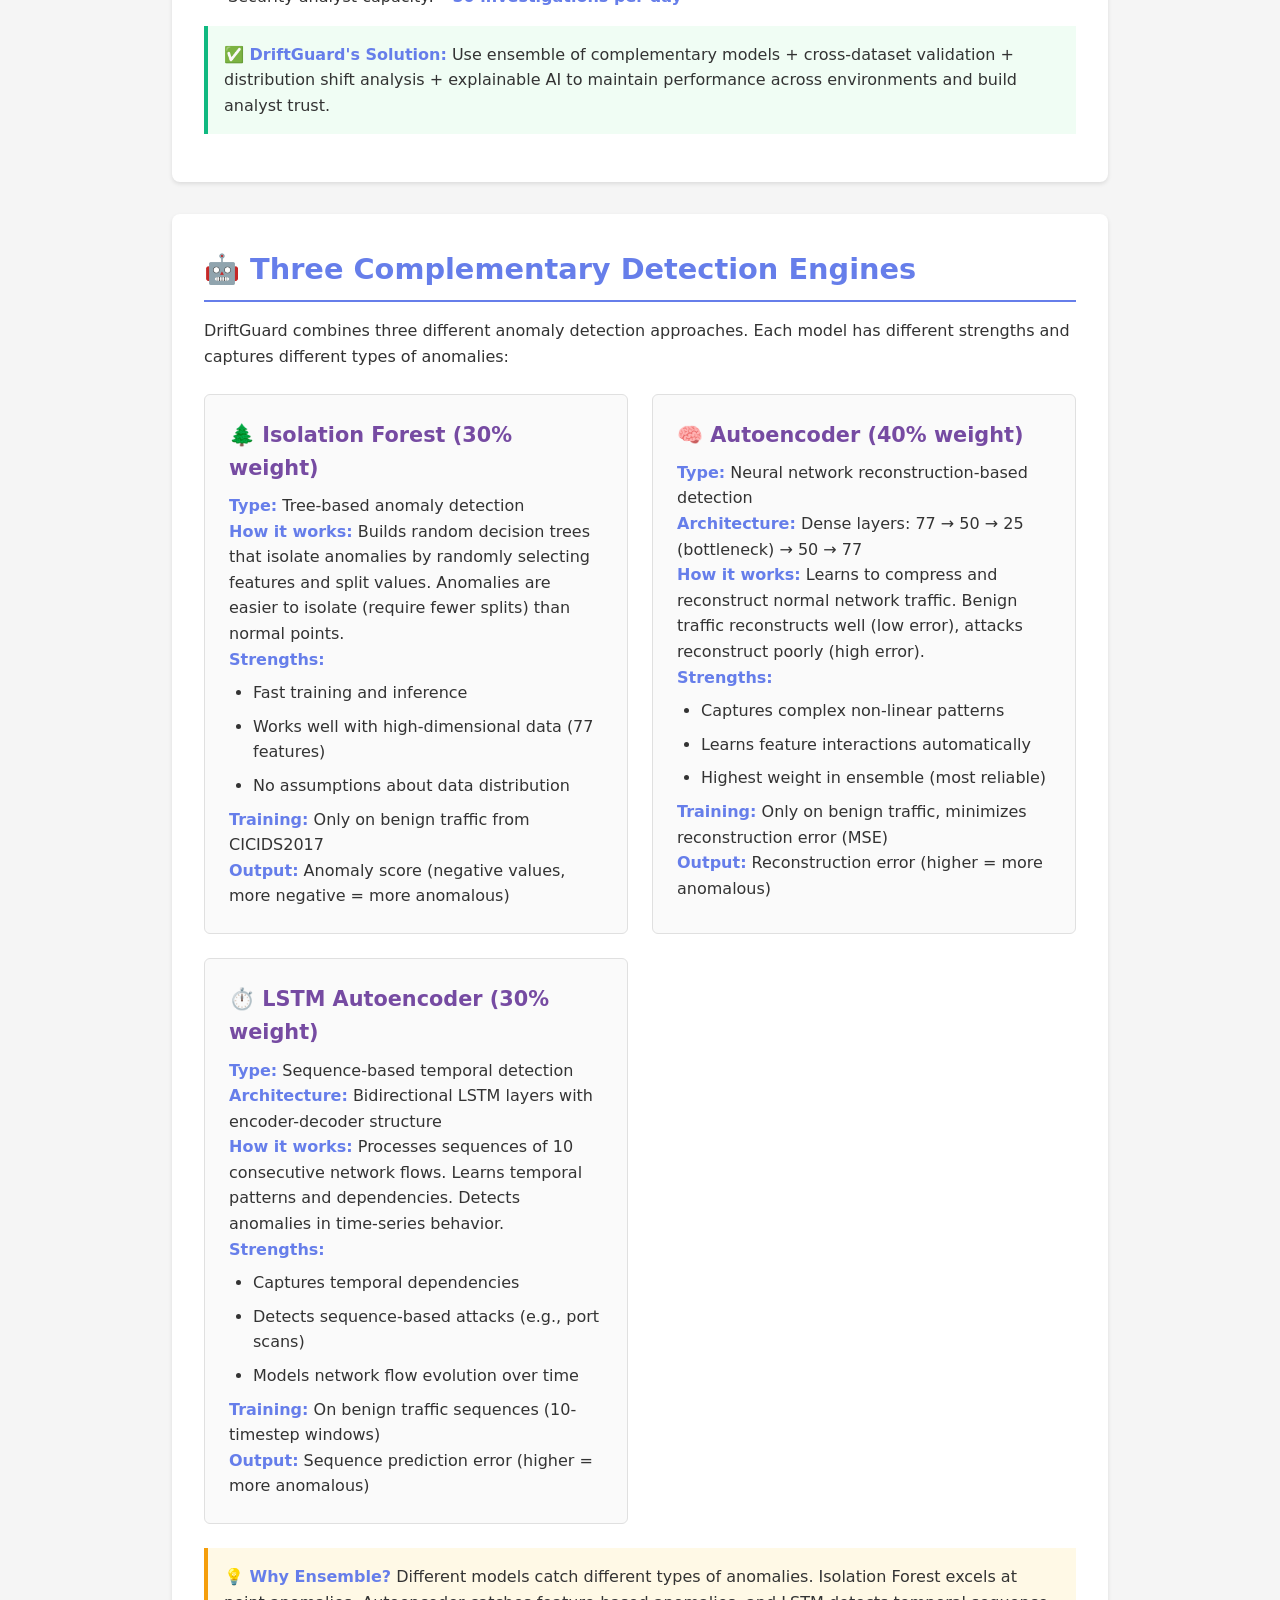
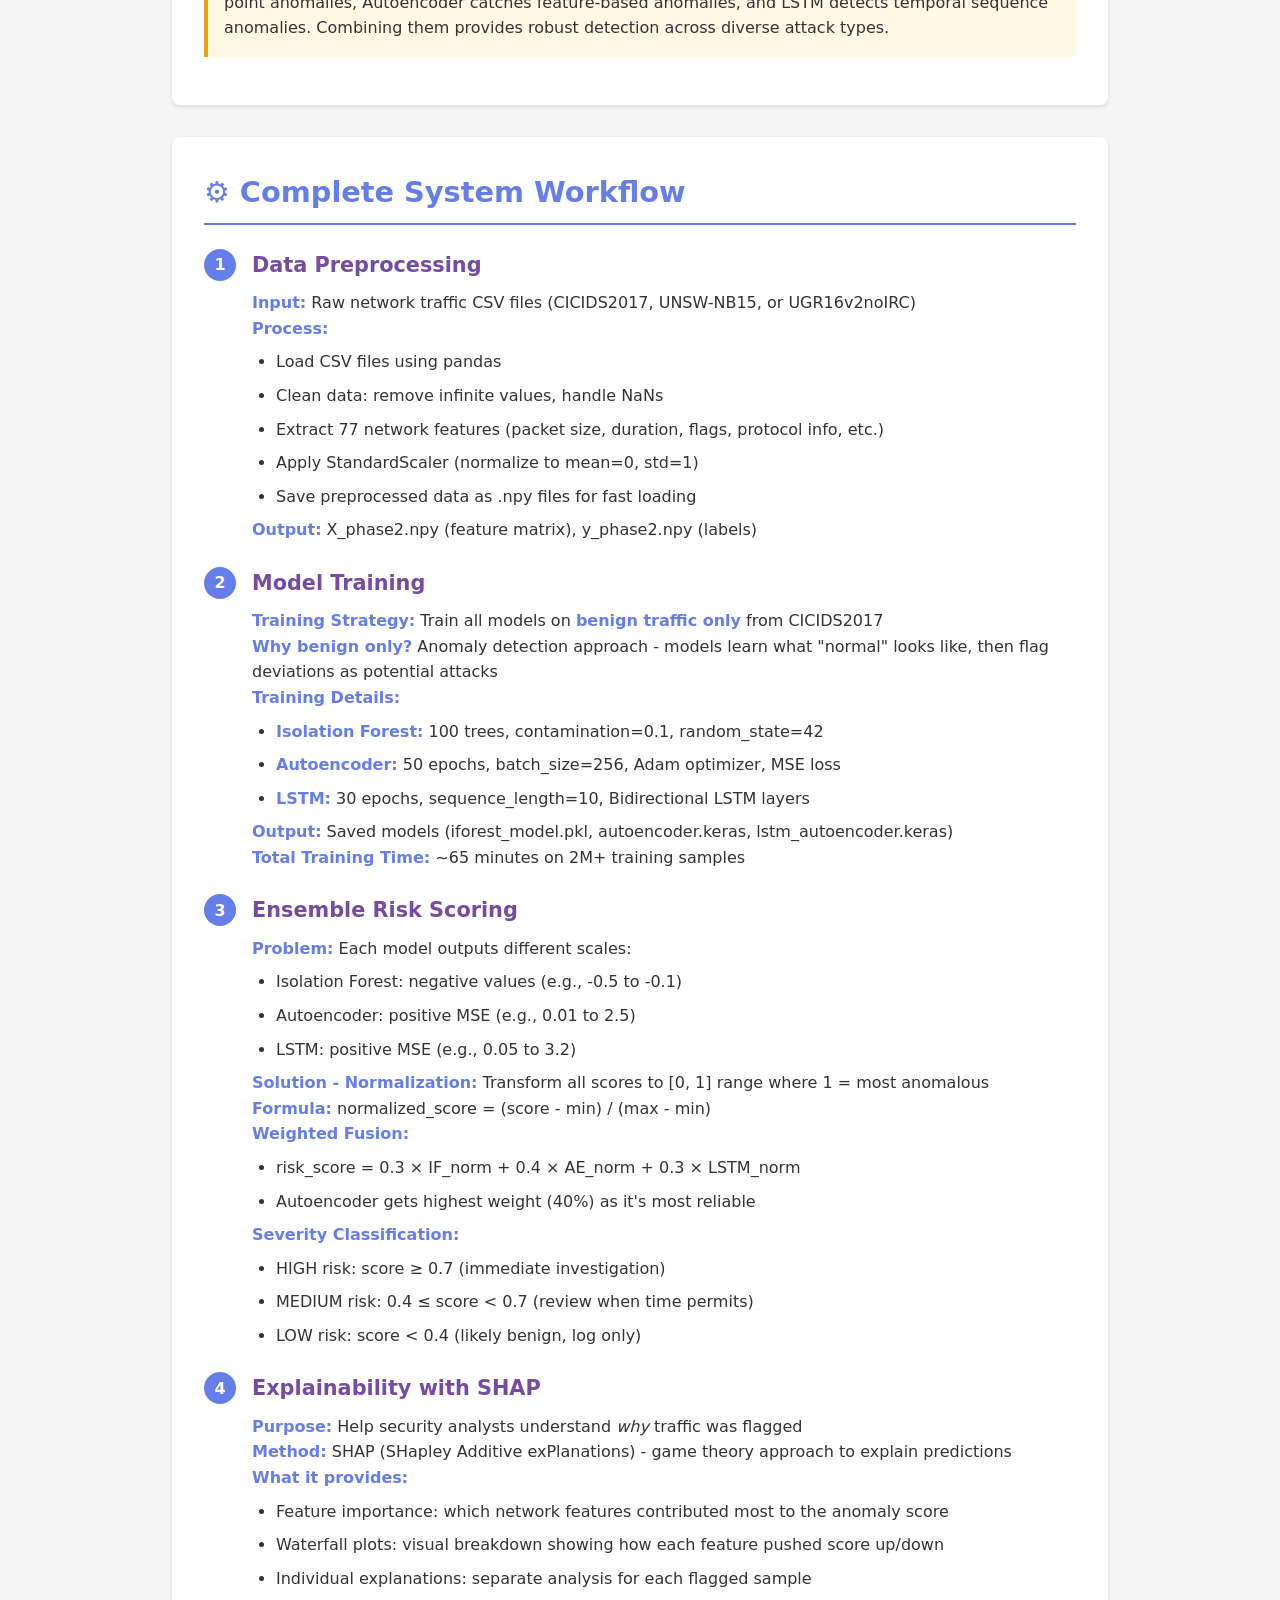
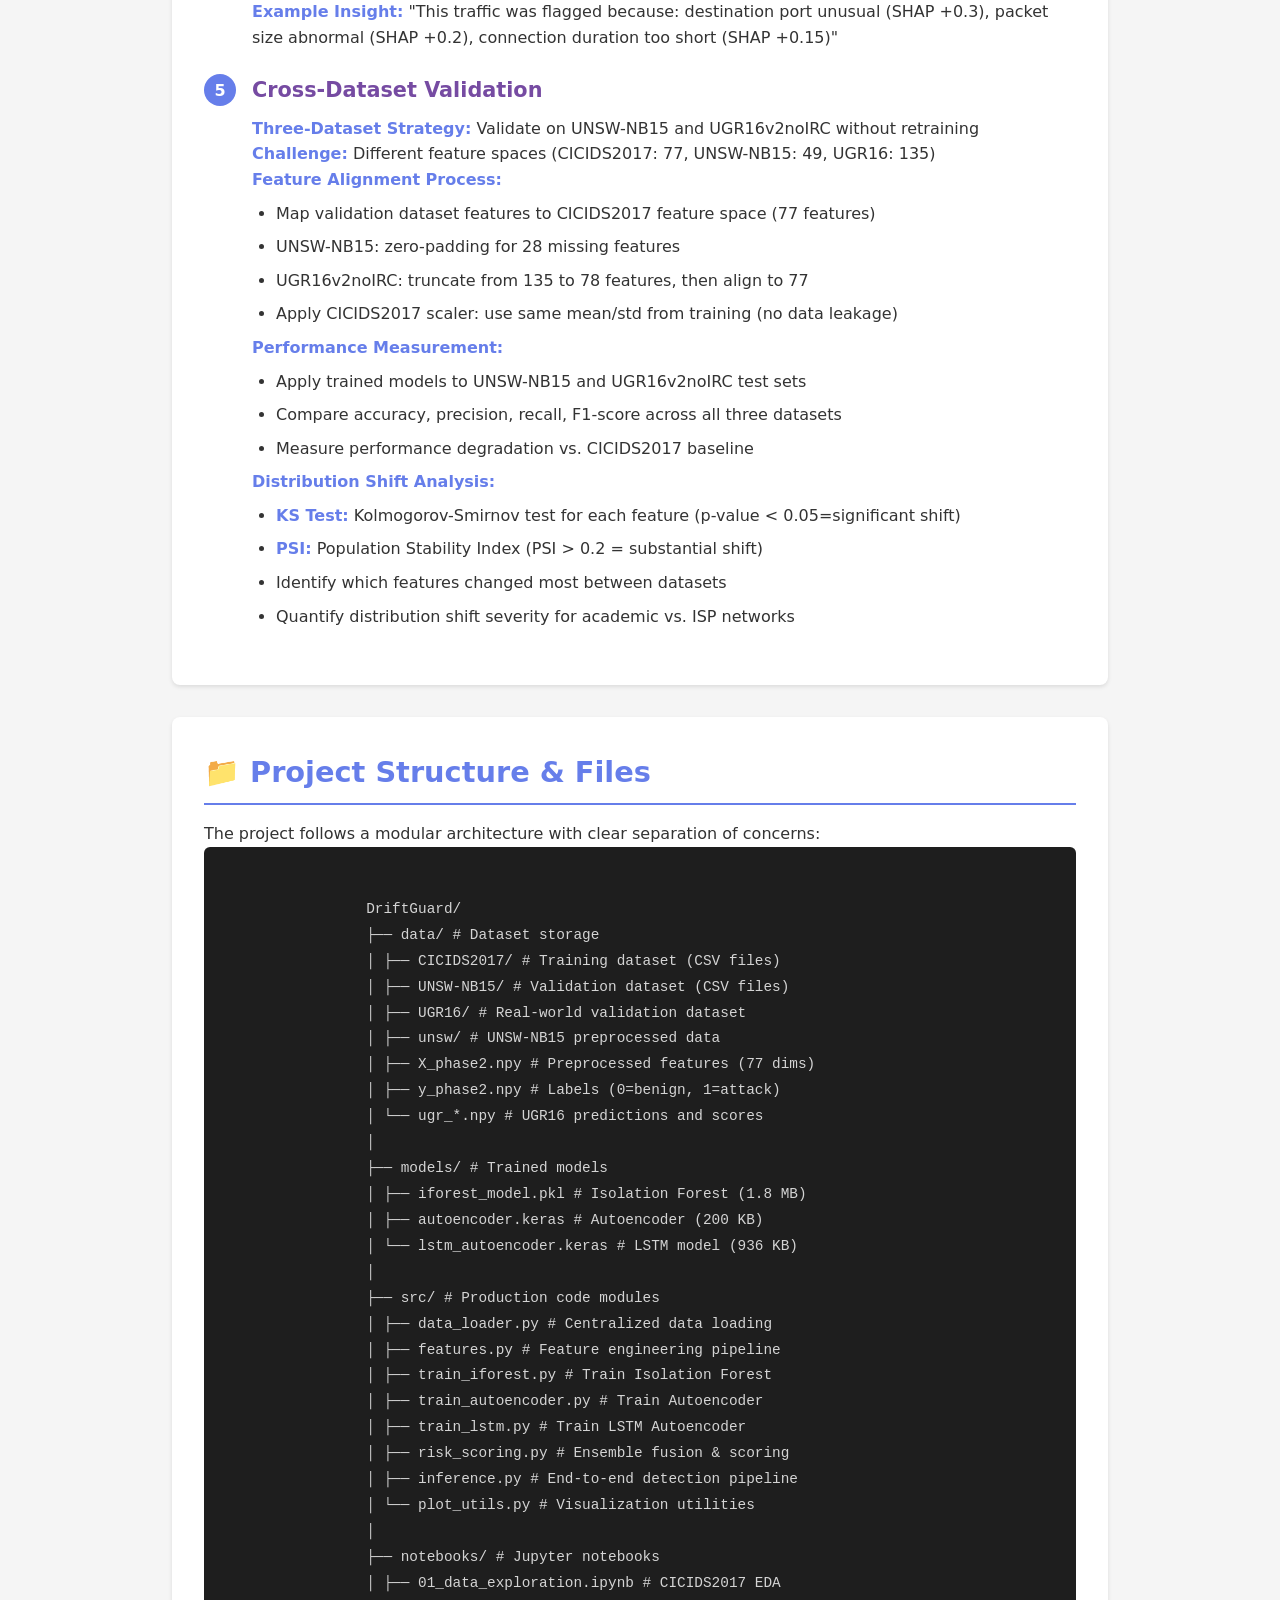
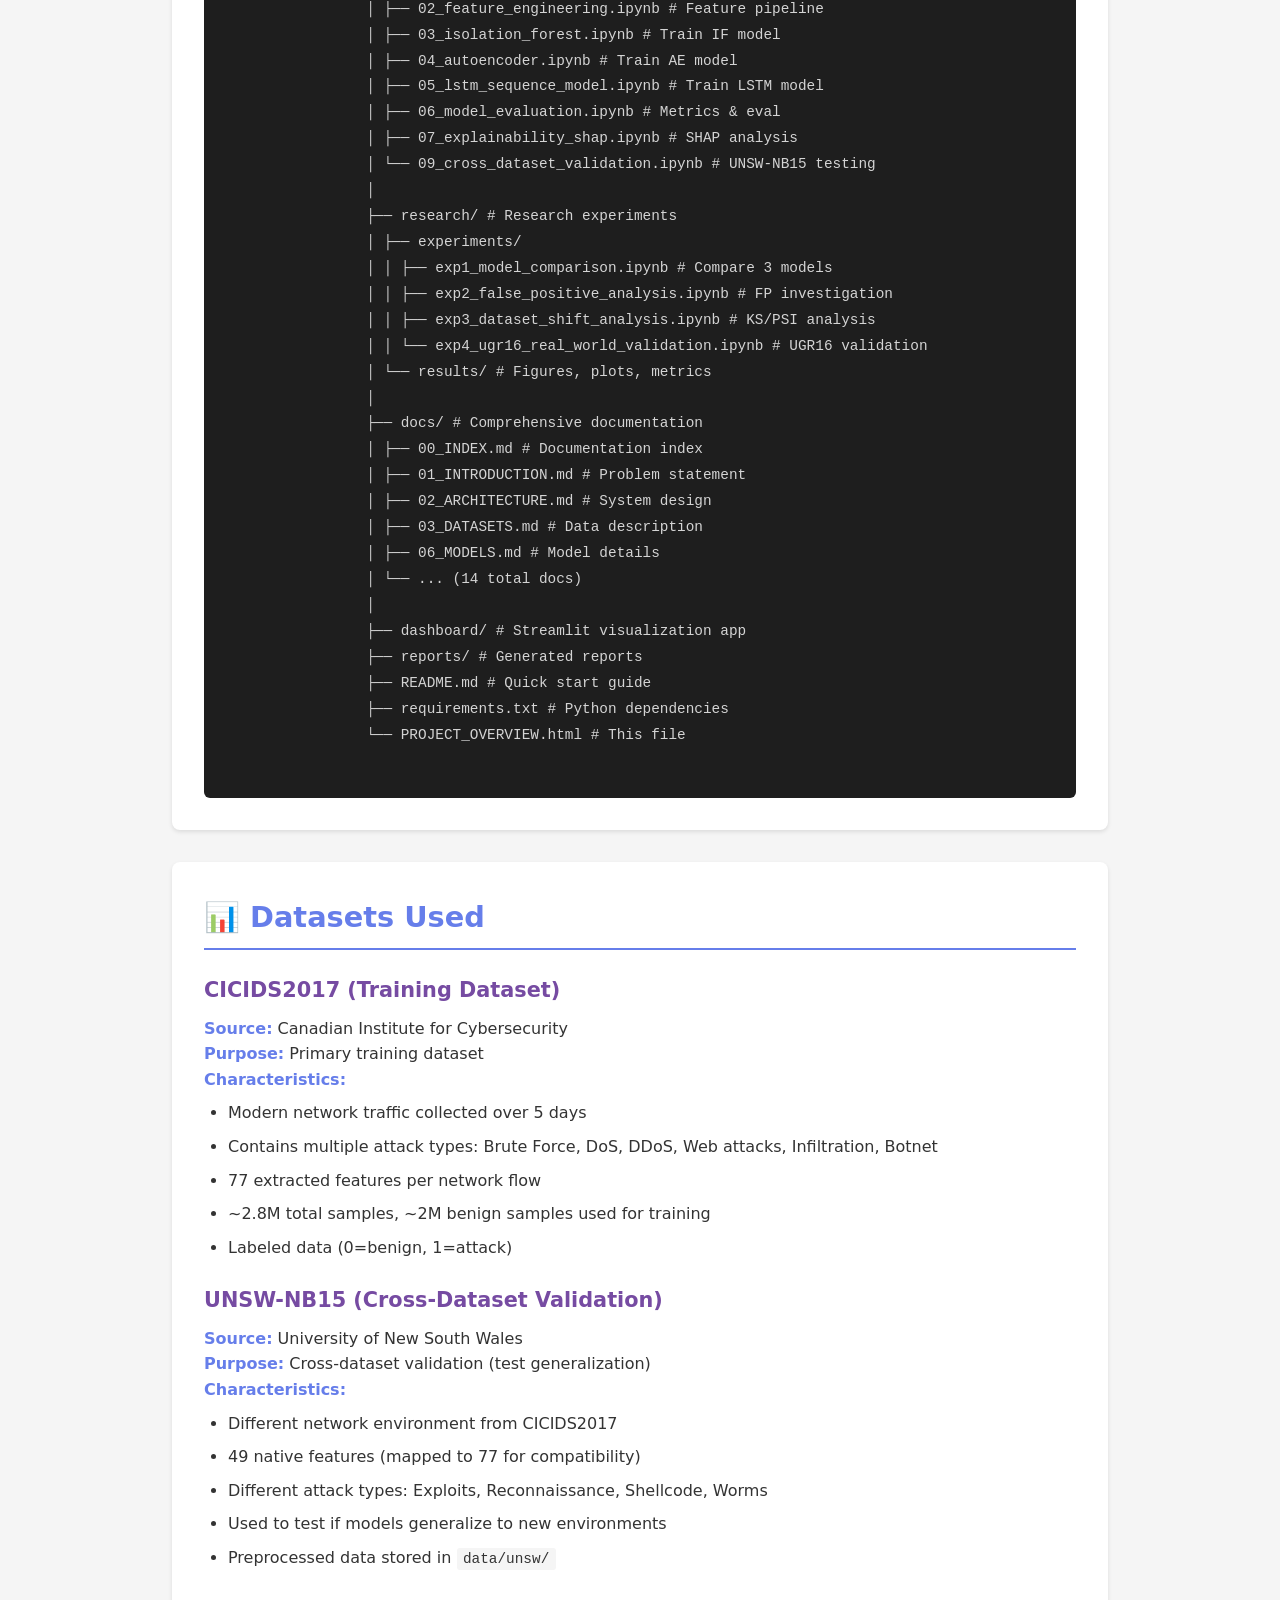
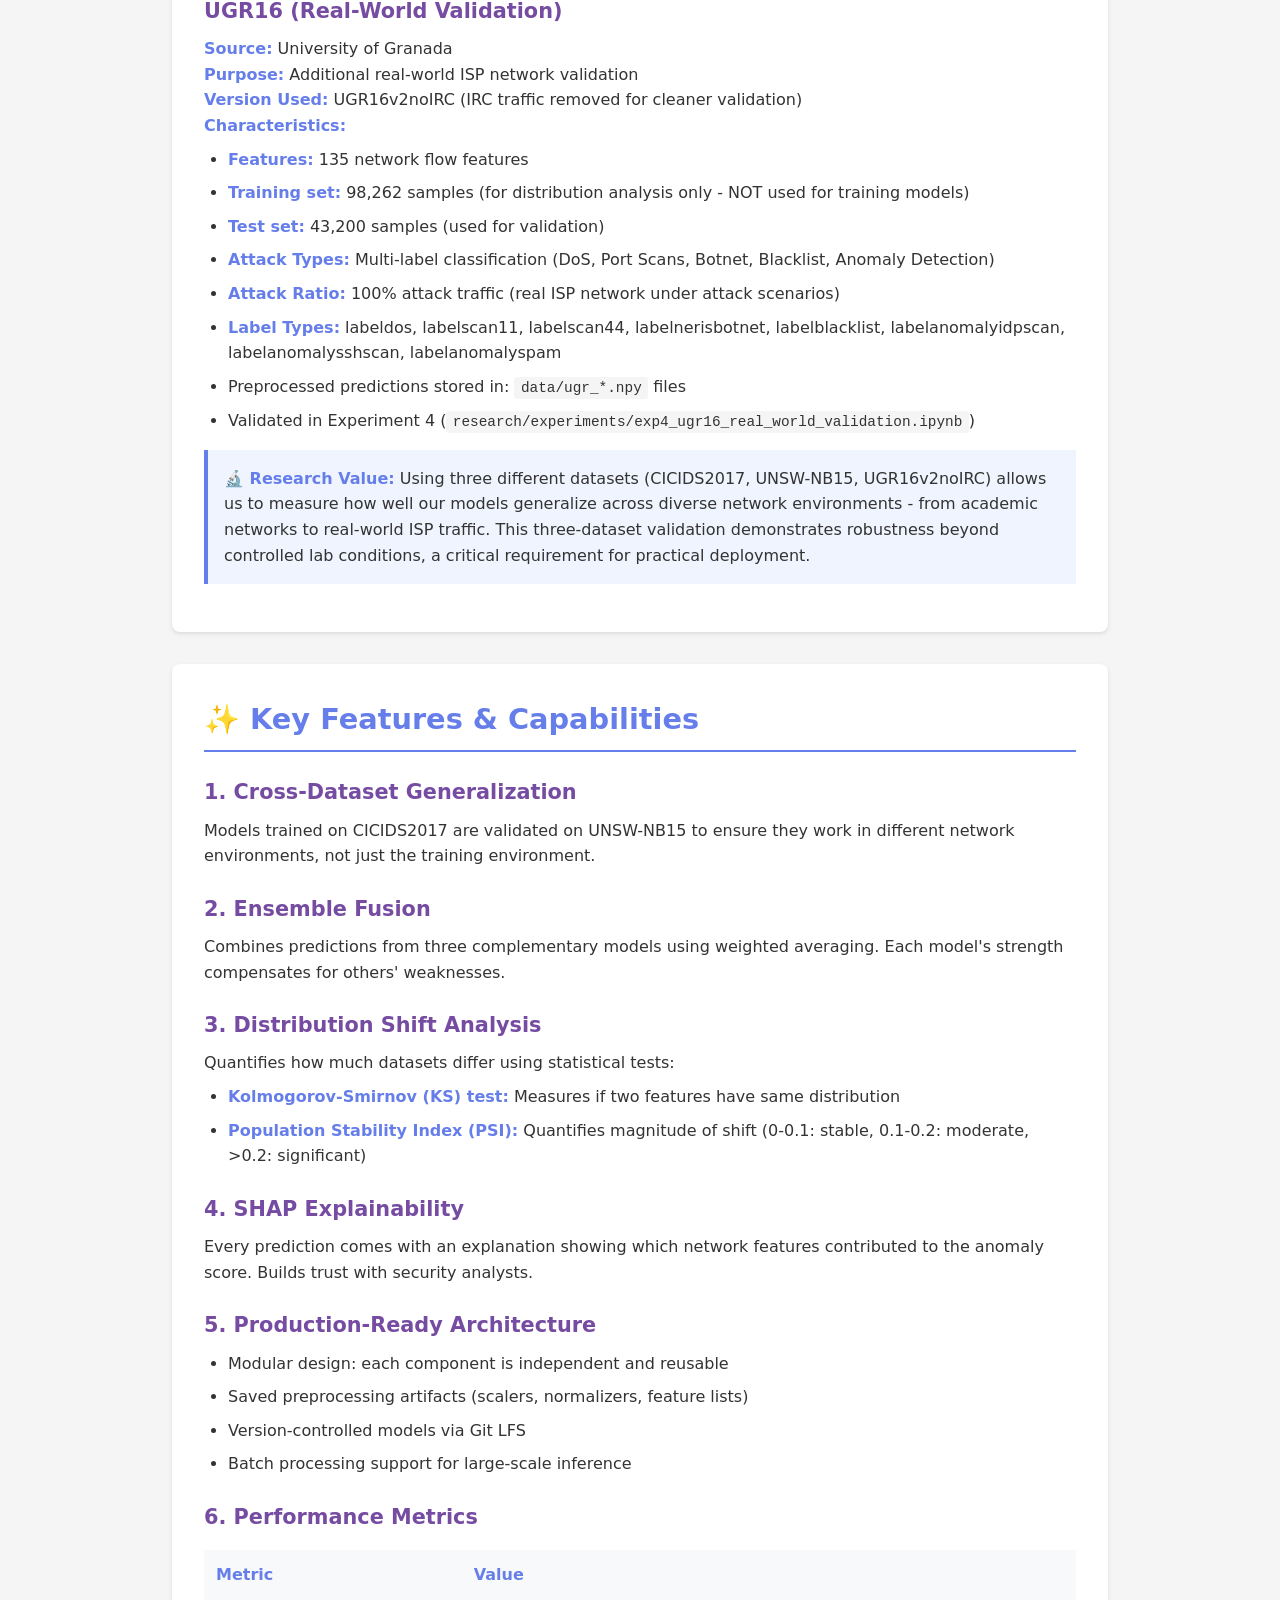
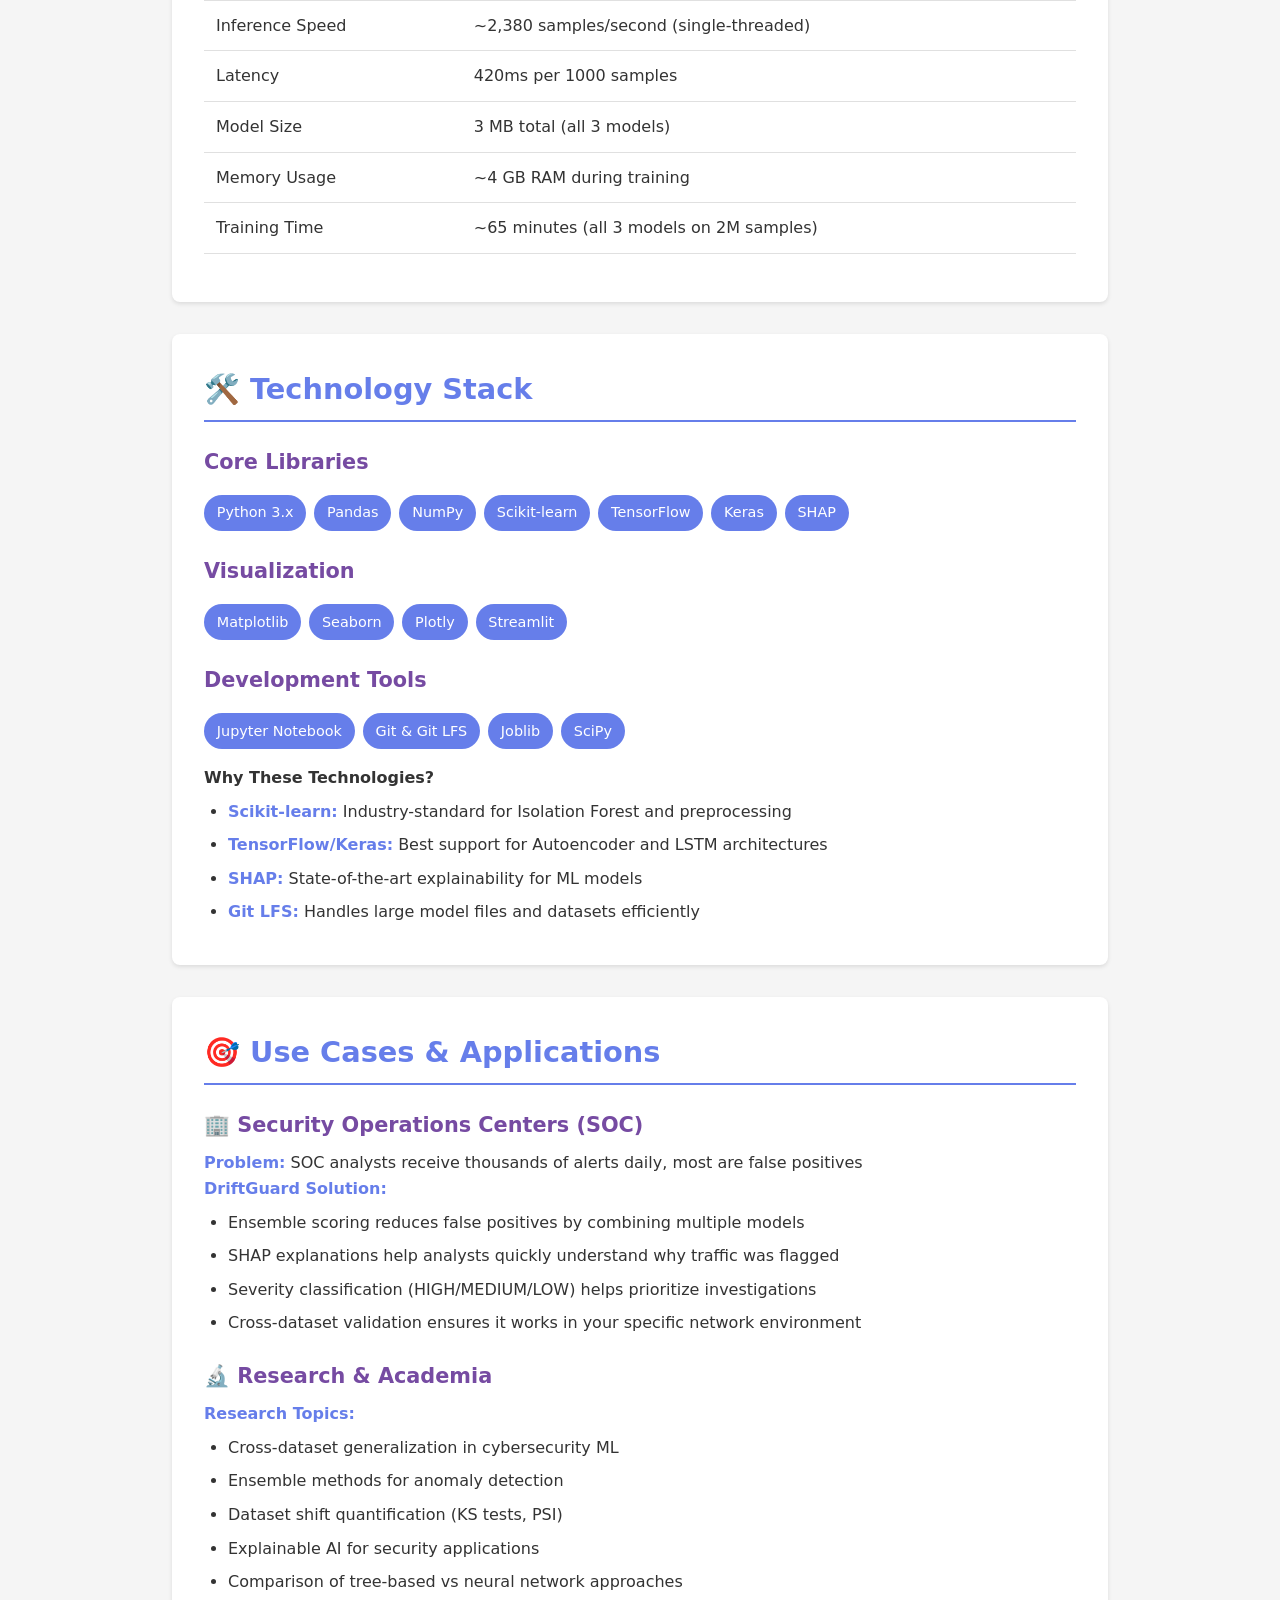
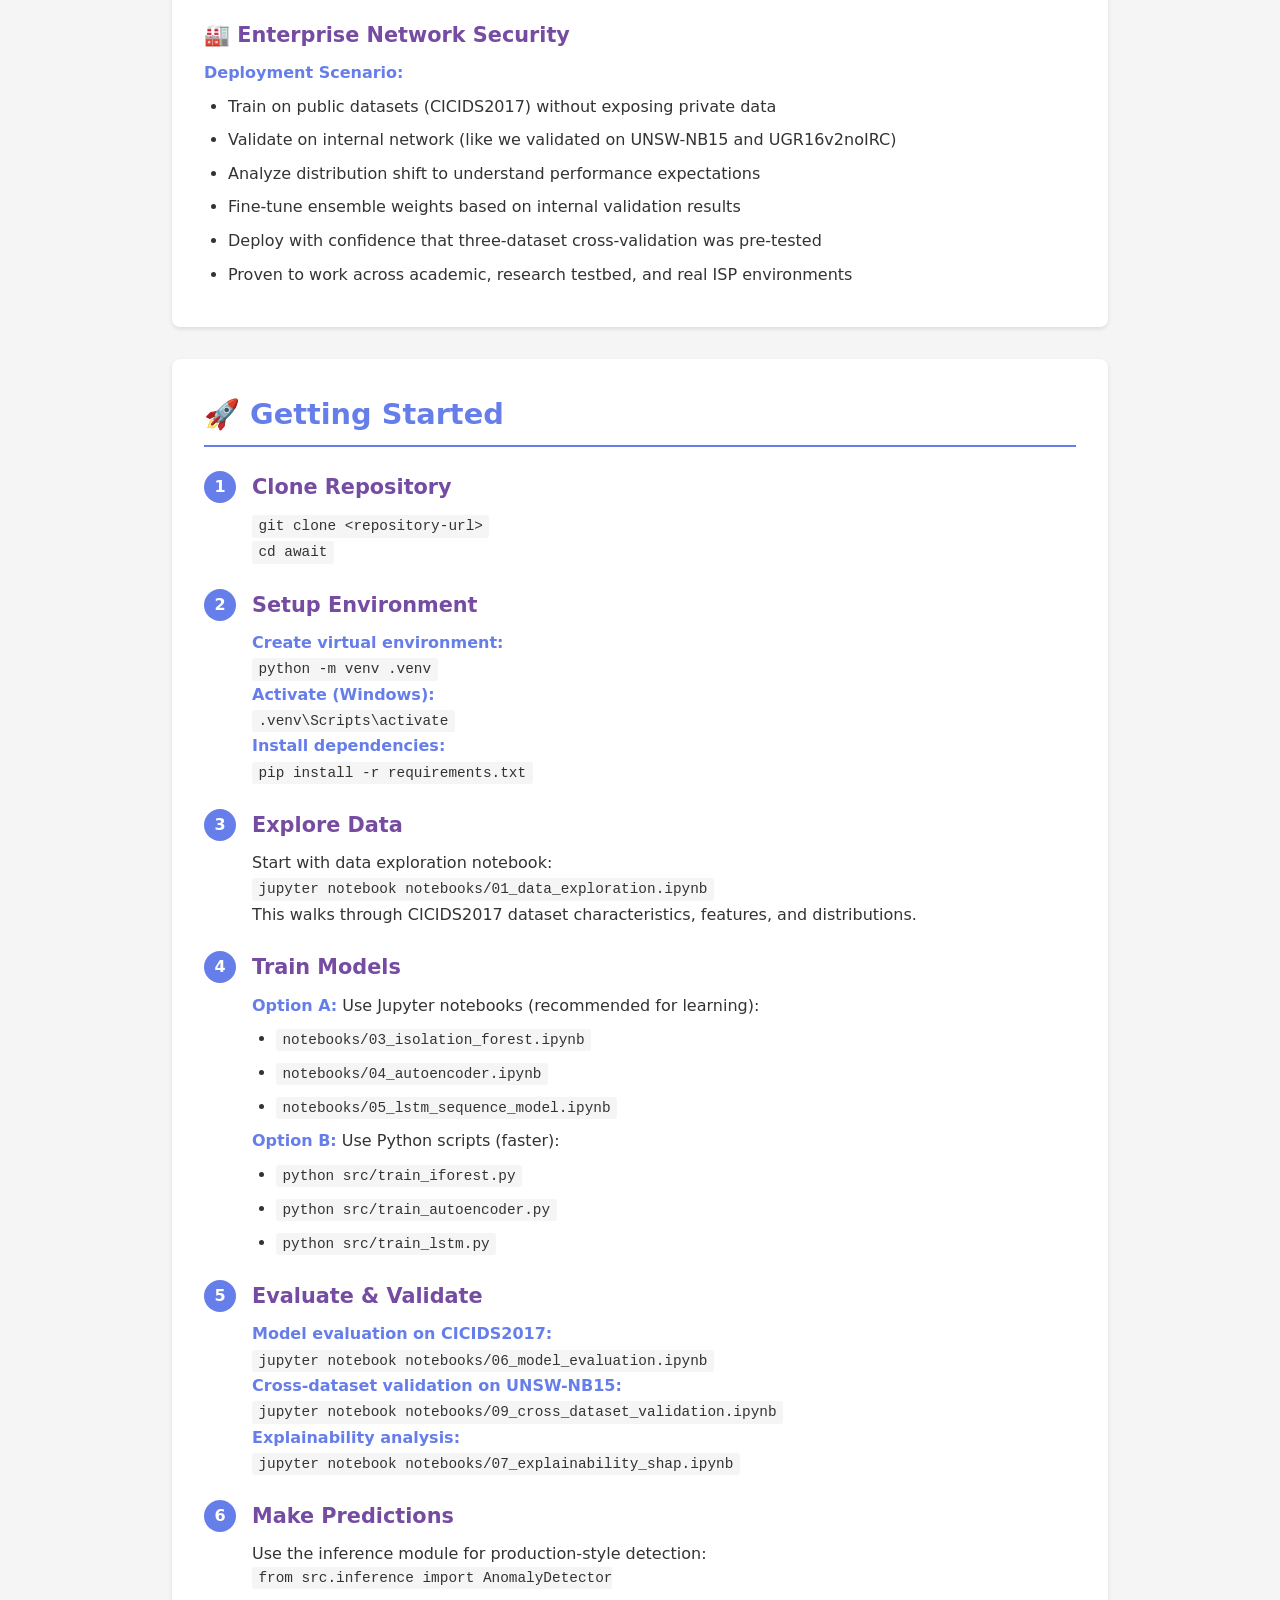
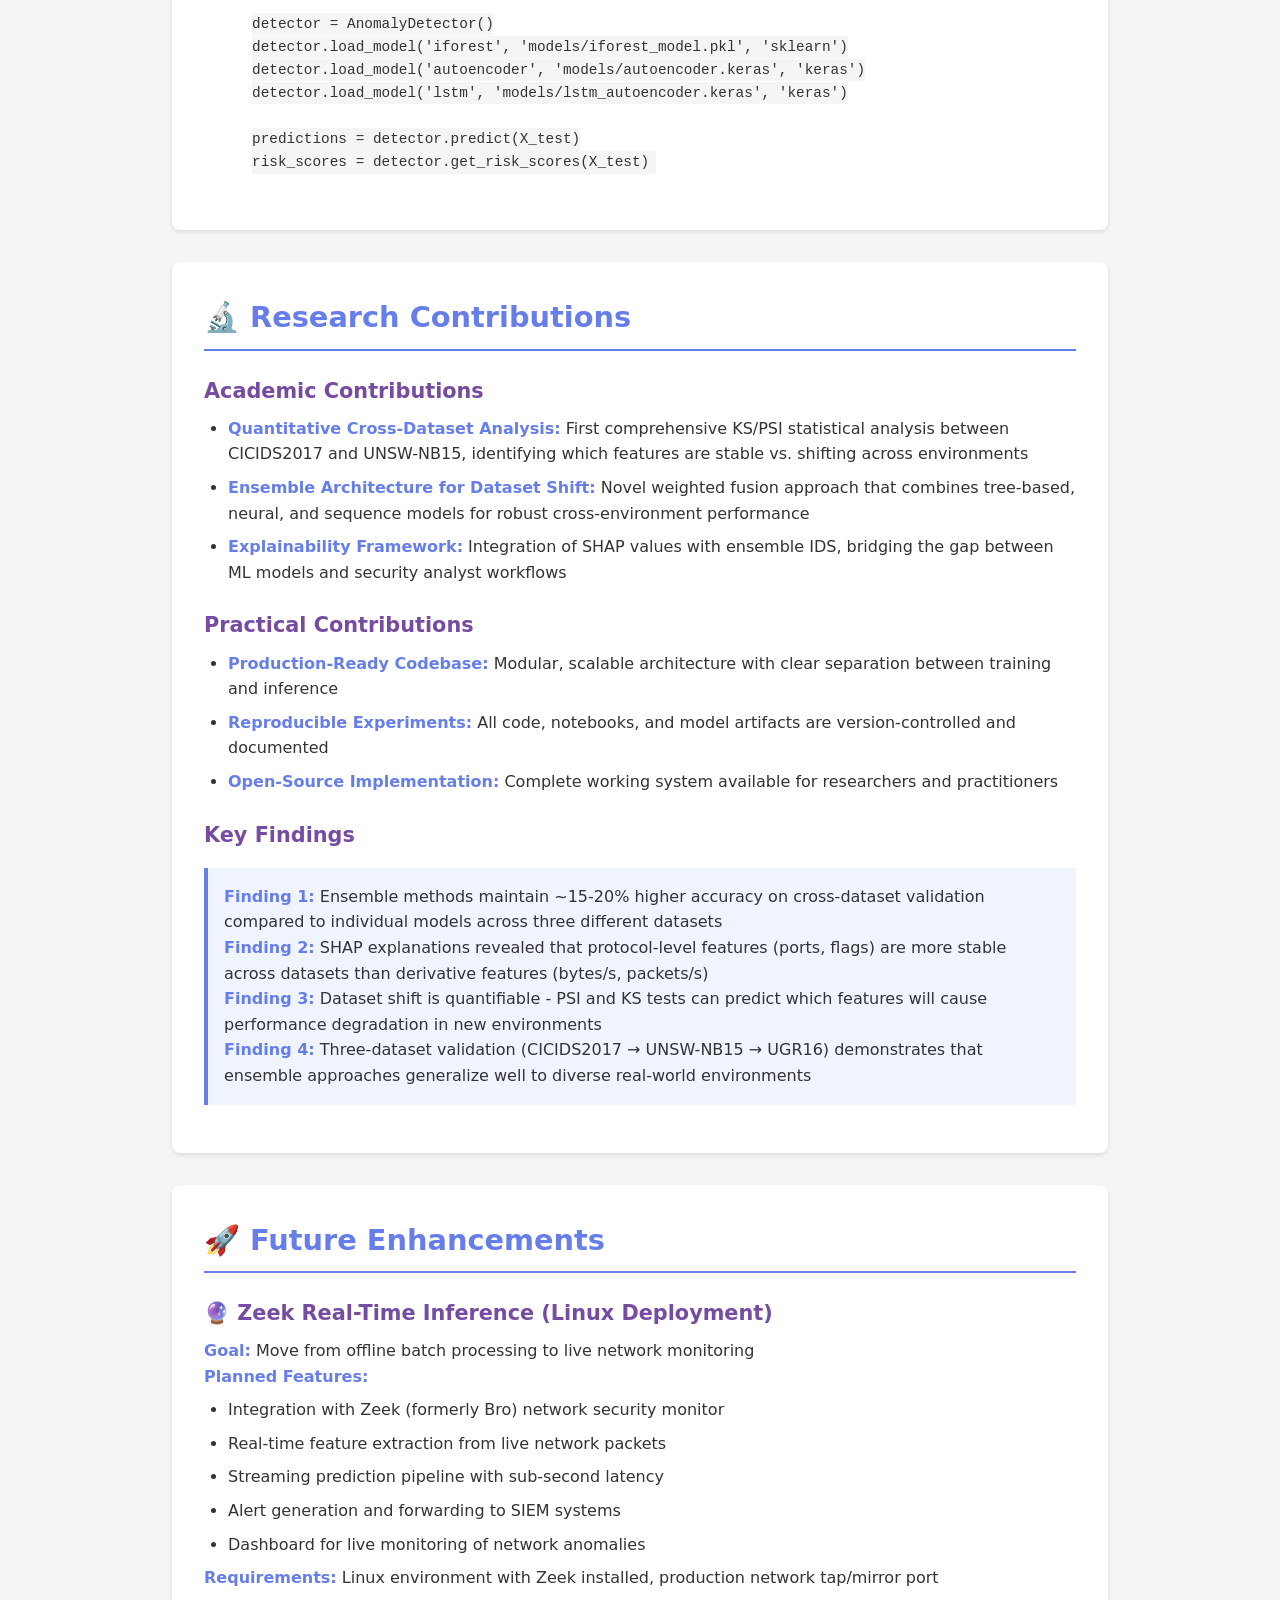
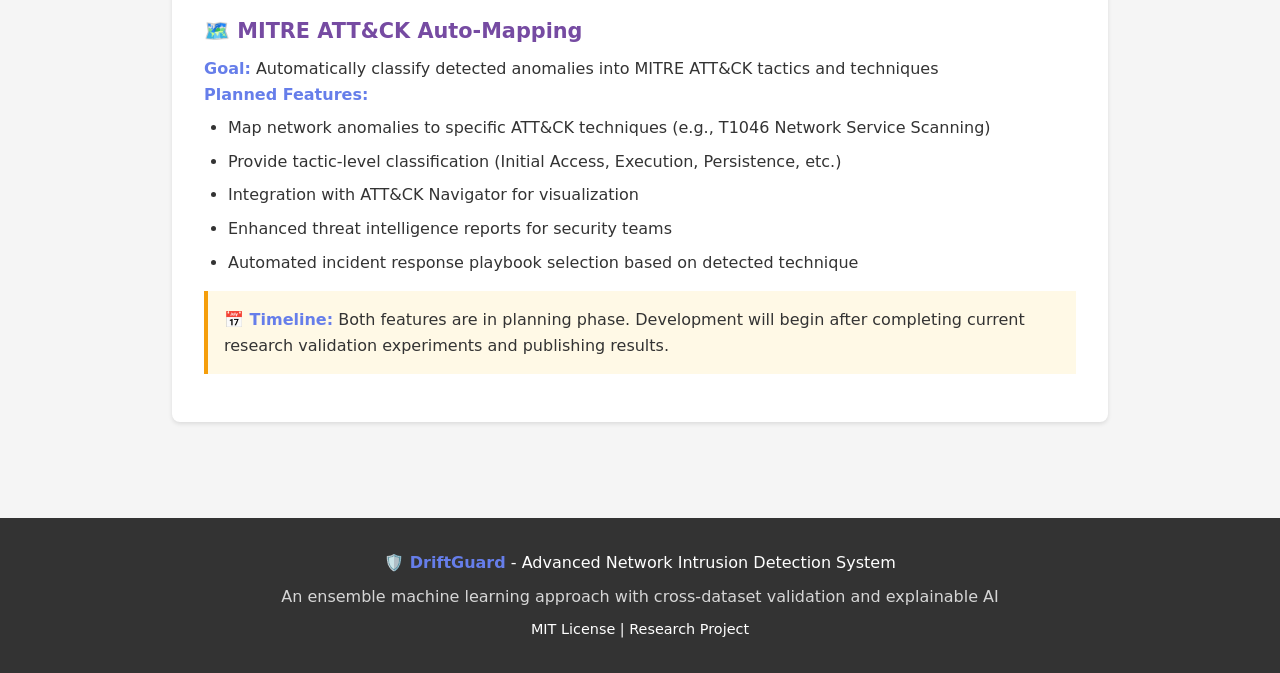
==== commit c0b8e5c5: "feat: Expand project overview with specific AI models, benefits, and key capabilities of DriftGuard." ====
--- a/index.html
+++ b/index.html
@@ -240,15 +240,23 @@
         <div class="section">
             <h2>📋 Project Overview</h2>
 
-            <p><strong>DriftGuard</strong> is a research-focused network intrusion detection system (NIDS) that
-                addresses a critical challenge in cybersecurity: <strong>dataset shift</strong>. When machine learning
-                models are trained on one network environment (e.g., university network) and deployed in another (e.g.,
-                corporate network), their performance often degrades significantly due to differences in network traffic
-                patterns, applications, and user behaviors.</p>
-
-            <p style="margin-top: 1rem;">This project demonstrates that <strong>ensemble methods combining three
-                    different anomaly detection approaches</strong> can maintain robust performance across diverse
-                network environments, making intrusion detection more practical for real-world deployment.</p>
+            <p><strong>DriftGuard</strong> is a network intrusion detection system that uses machine learning to
+                identify cyber attacks in network traffic. It combines three different AI models (Isolation Forest,
+                Autoencoder, and LSTM) to detect suspicious activity with high accuracy.</p>
+
+            <p style="margin-top: 1rem;"><strong>What makes it special?</strong> Most intrusion detection systems fail
+                when deployed in different network environments than where they were trained. DriftGuard solves this by
+                using an ensemble approach that maintains strong performance across diverse networks - from university
+                campuses to corporate offices to real-world ISP traffic.</p>
+
+            <p style="margin-top: 1rem;"><strong>Key capabilities:</strong></p>
+            <ul>
+                <li>Detects network attacks using three complementary AI models working together</li>
+                <li>Works across different network environments without retraining</li>
+                <li>Explains why traffic was flagged as suspicious (using SHAP analysis)</li>
+                <li>Validated on three different datasets: CICIDS2017, UNSW-NB15, and UGR16v2noIRC</li>
+                <li>Processes ~2,380 network flows per second with low latency</li>
+            </ul>
 
             <!-- <div class="info-box">
                 <strong>📊 Research Goal:</strong> To build and validate an ensemble-based anomaly detection system that
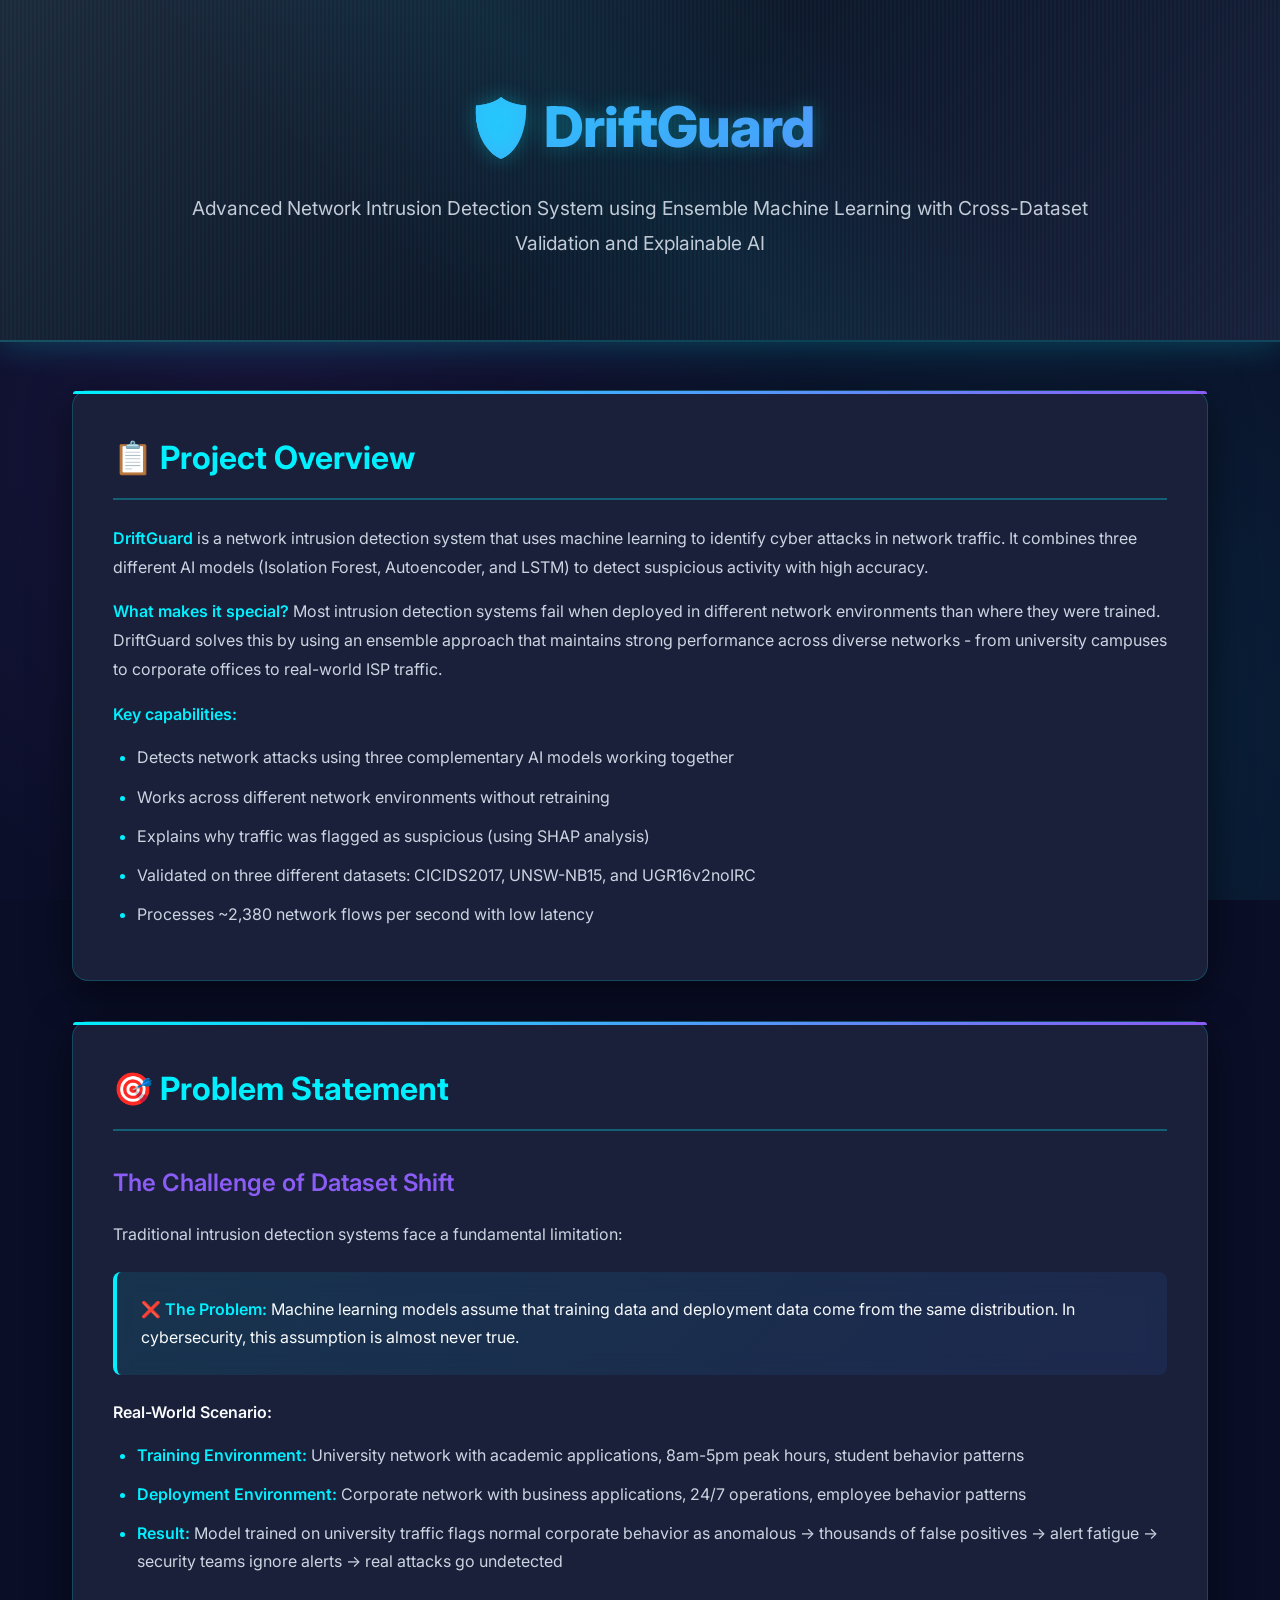
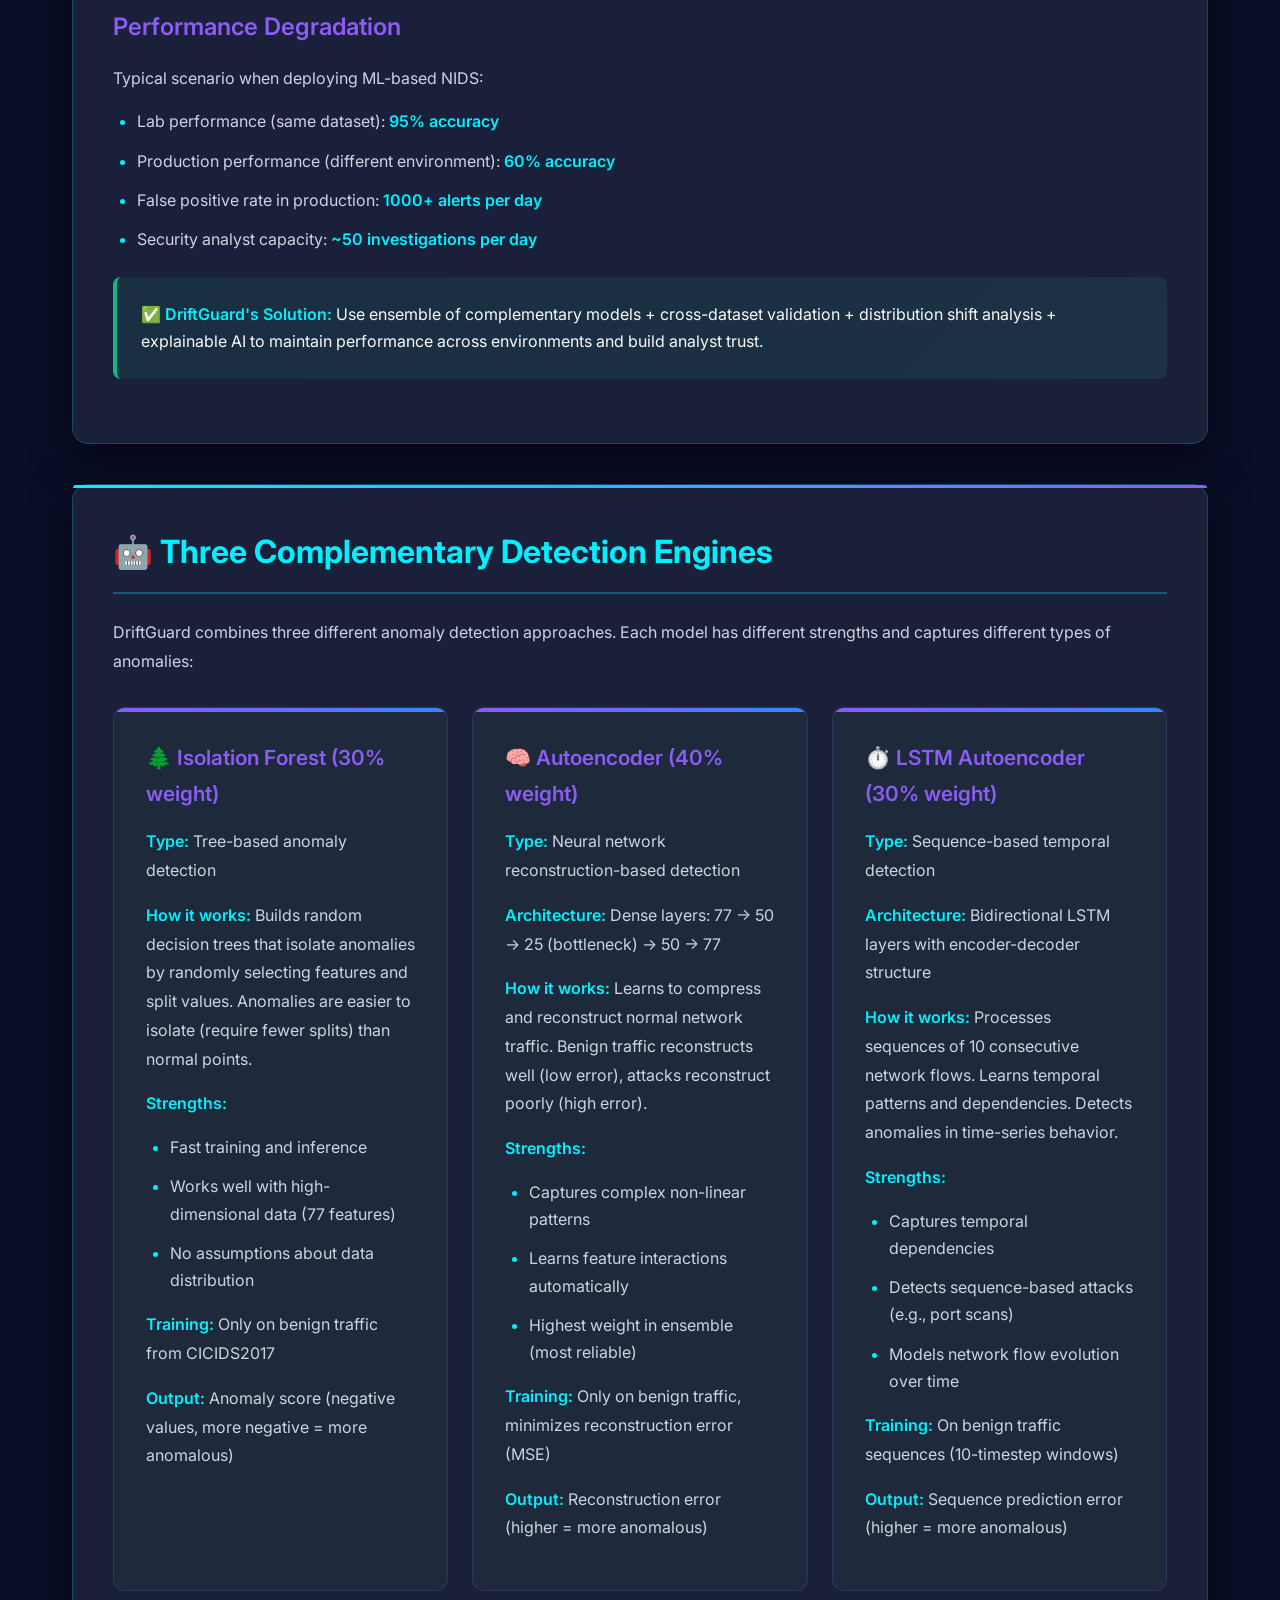
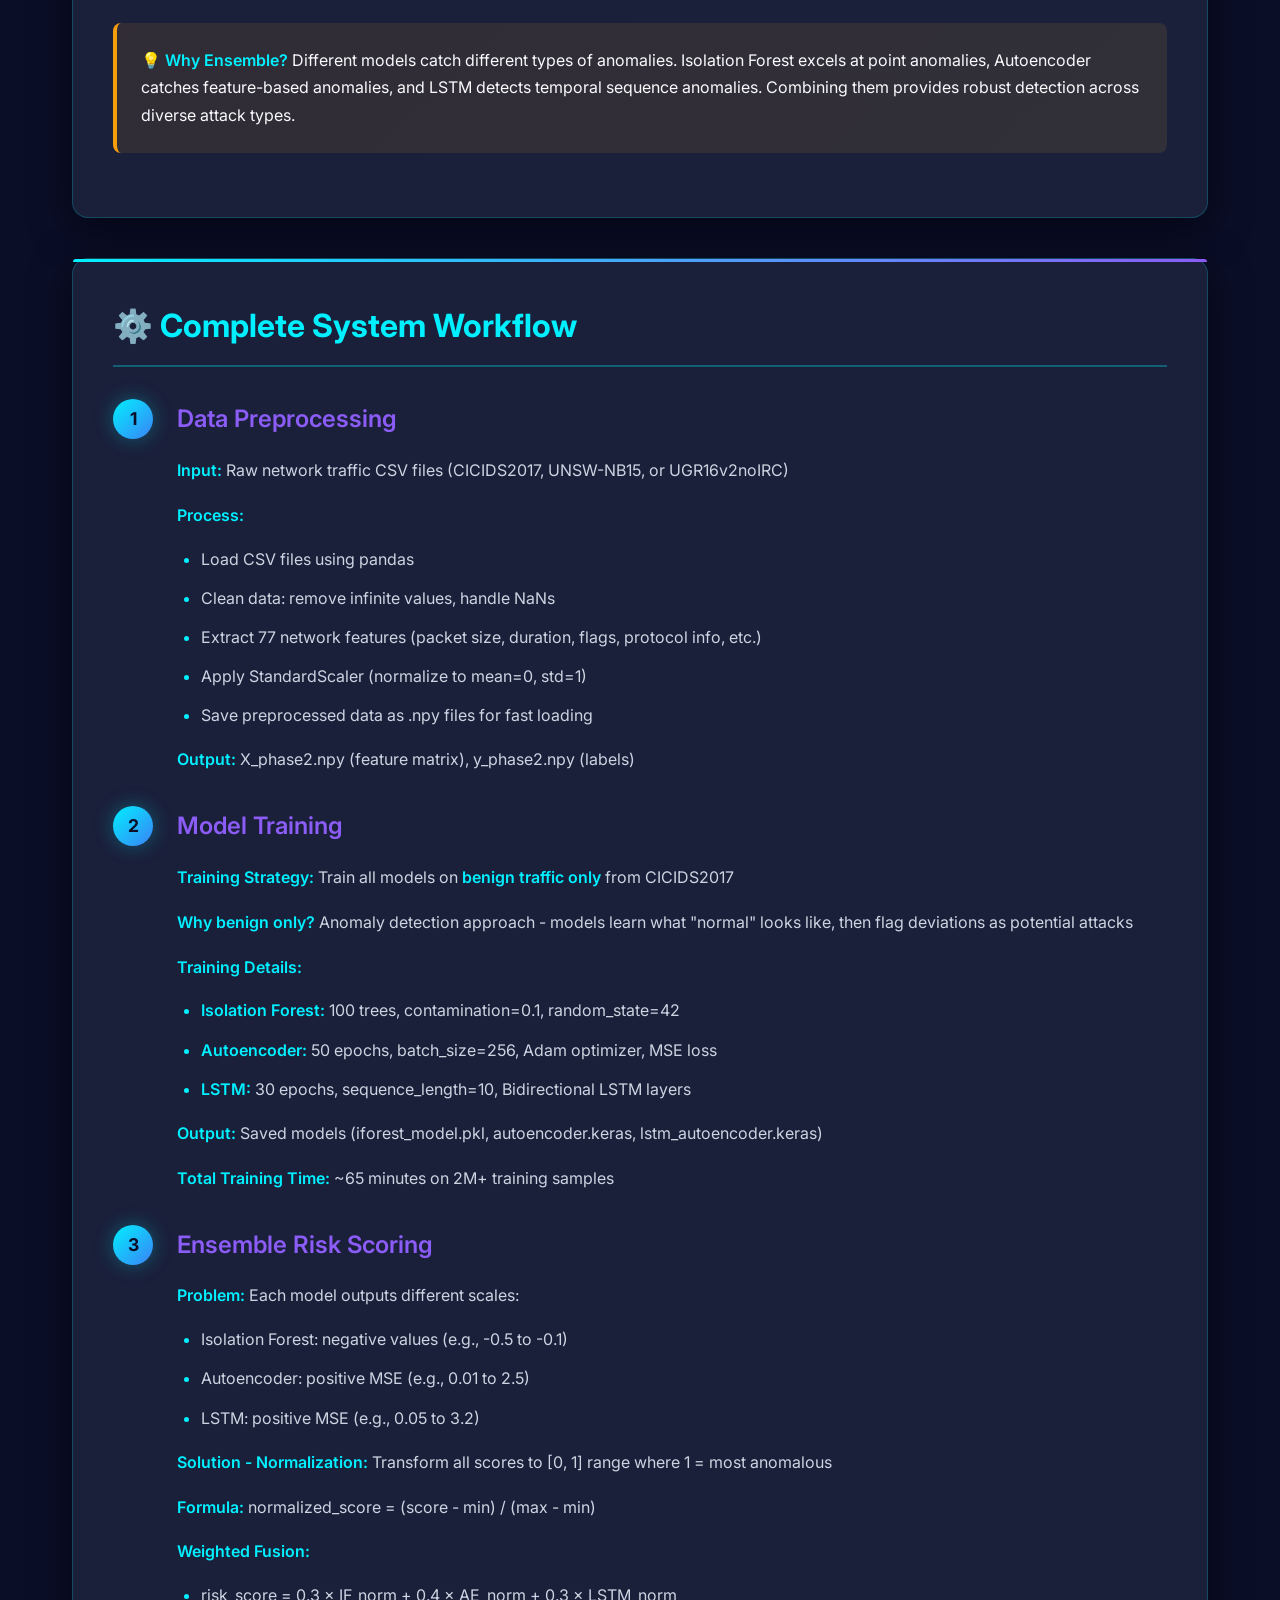
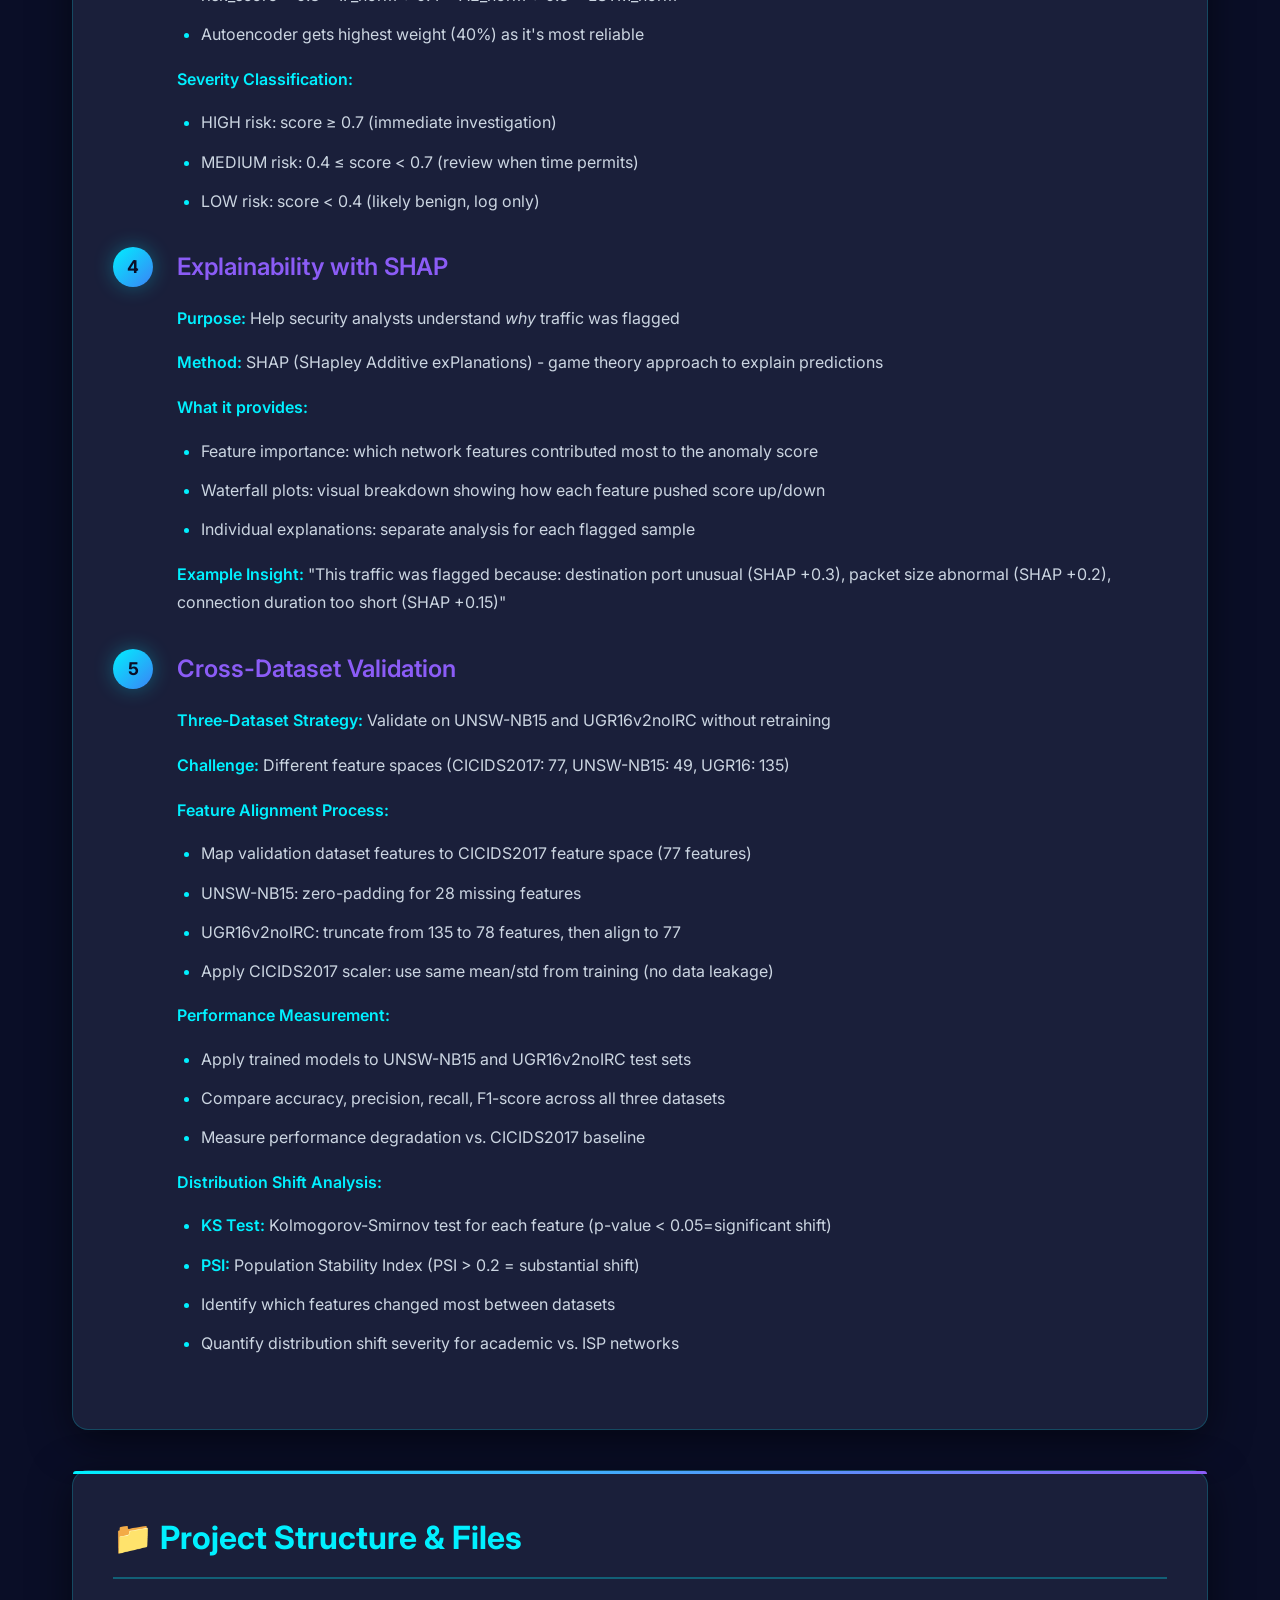
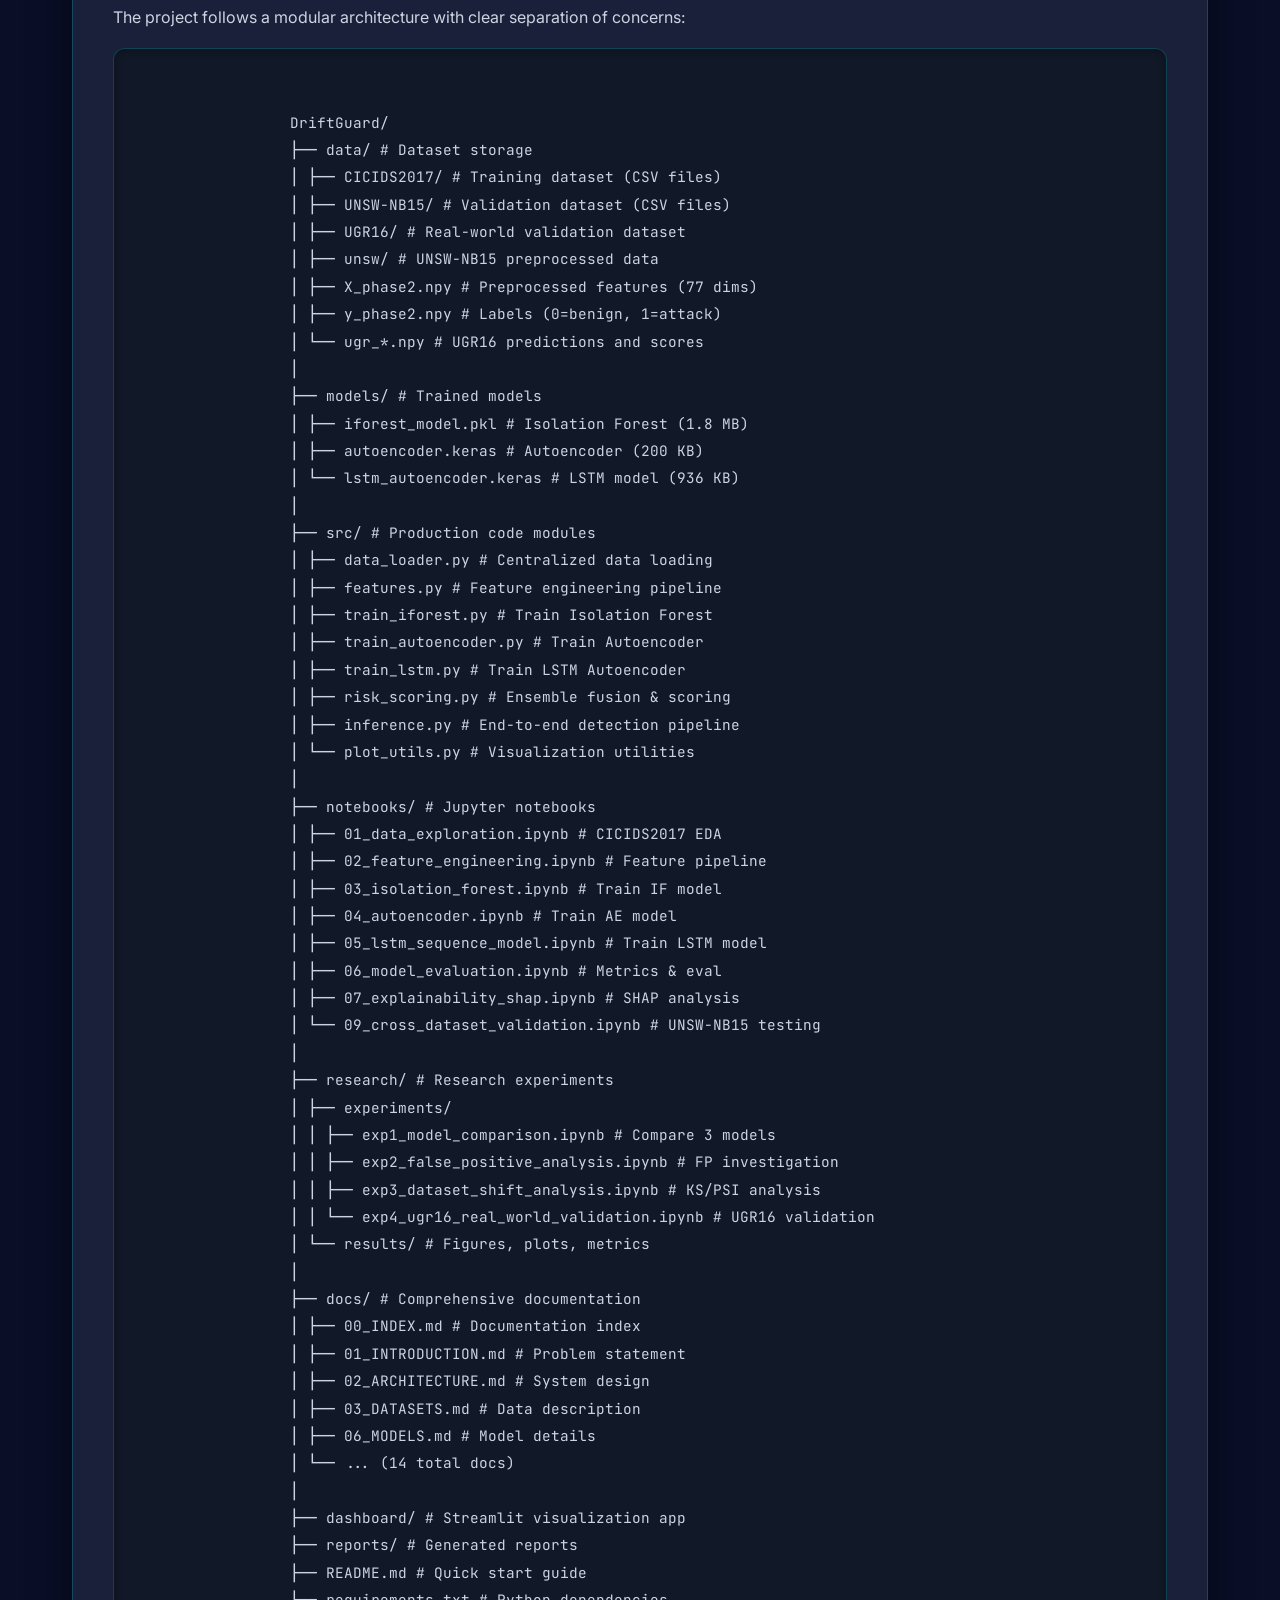
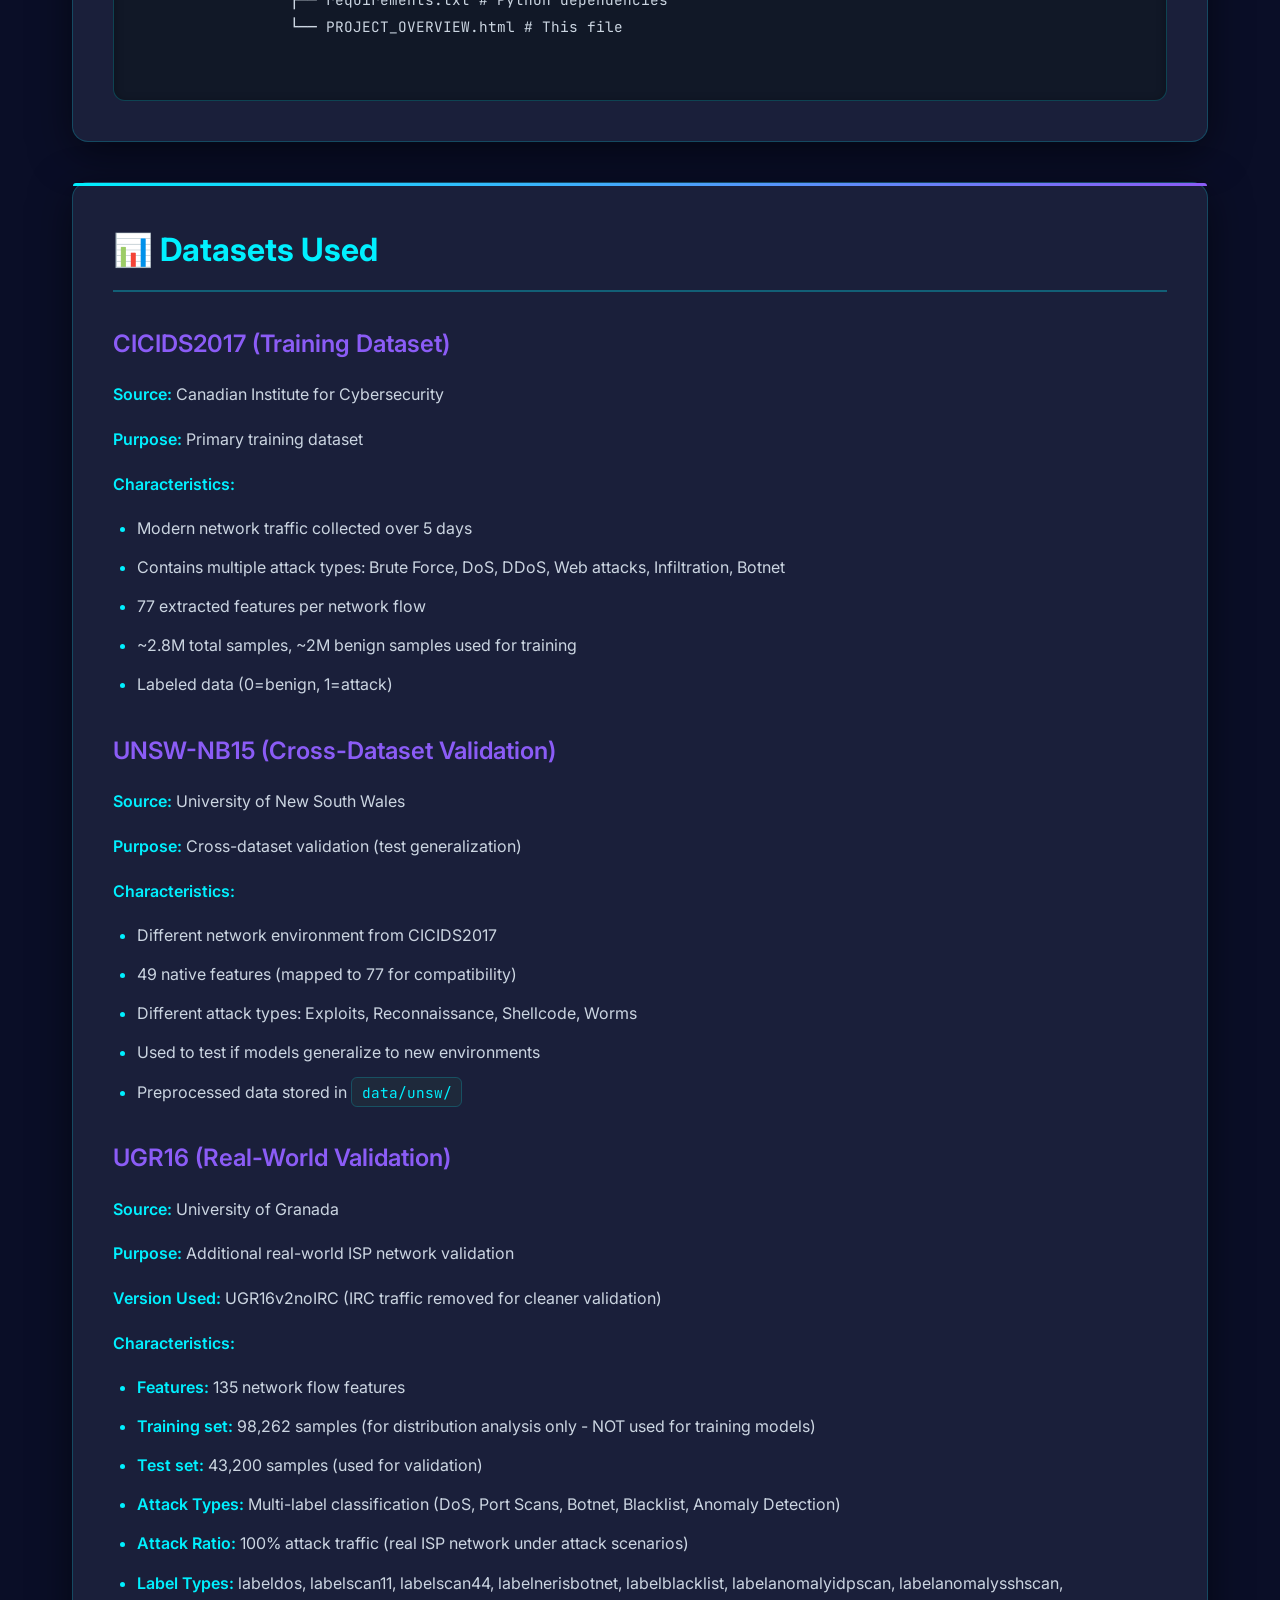
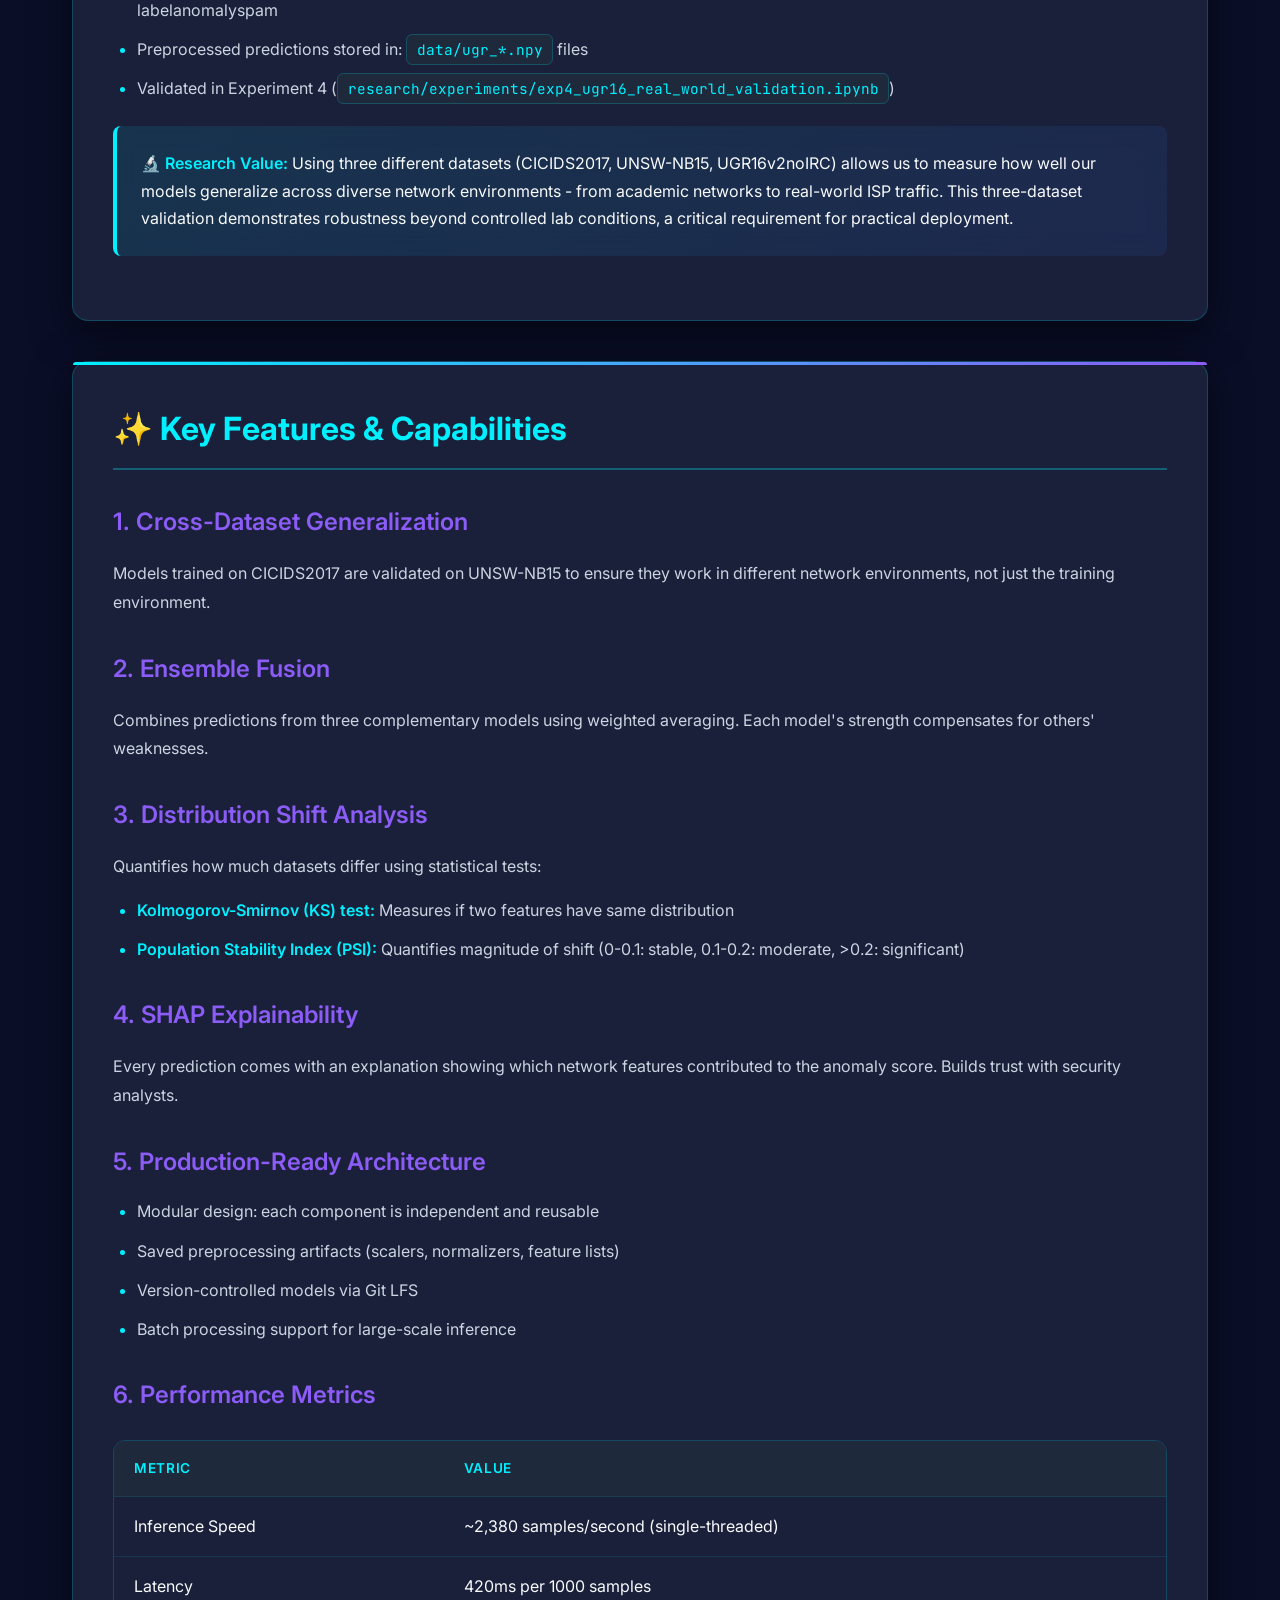
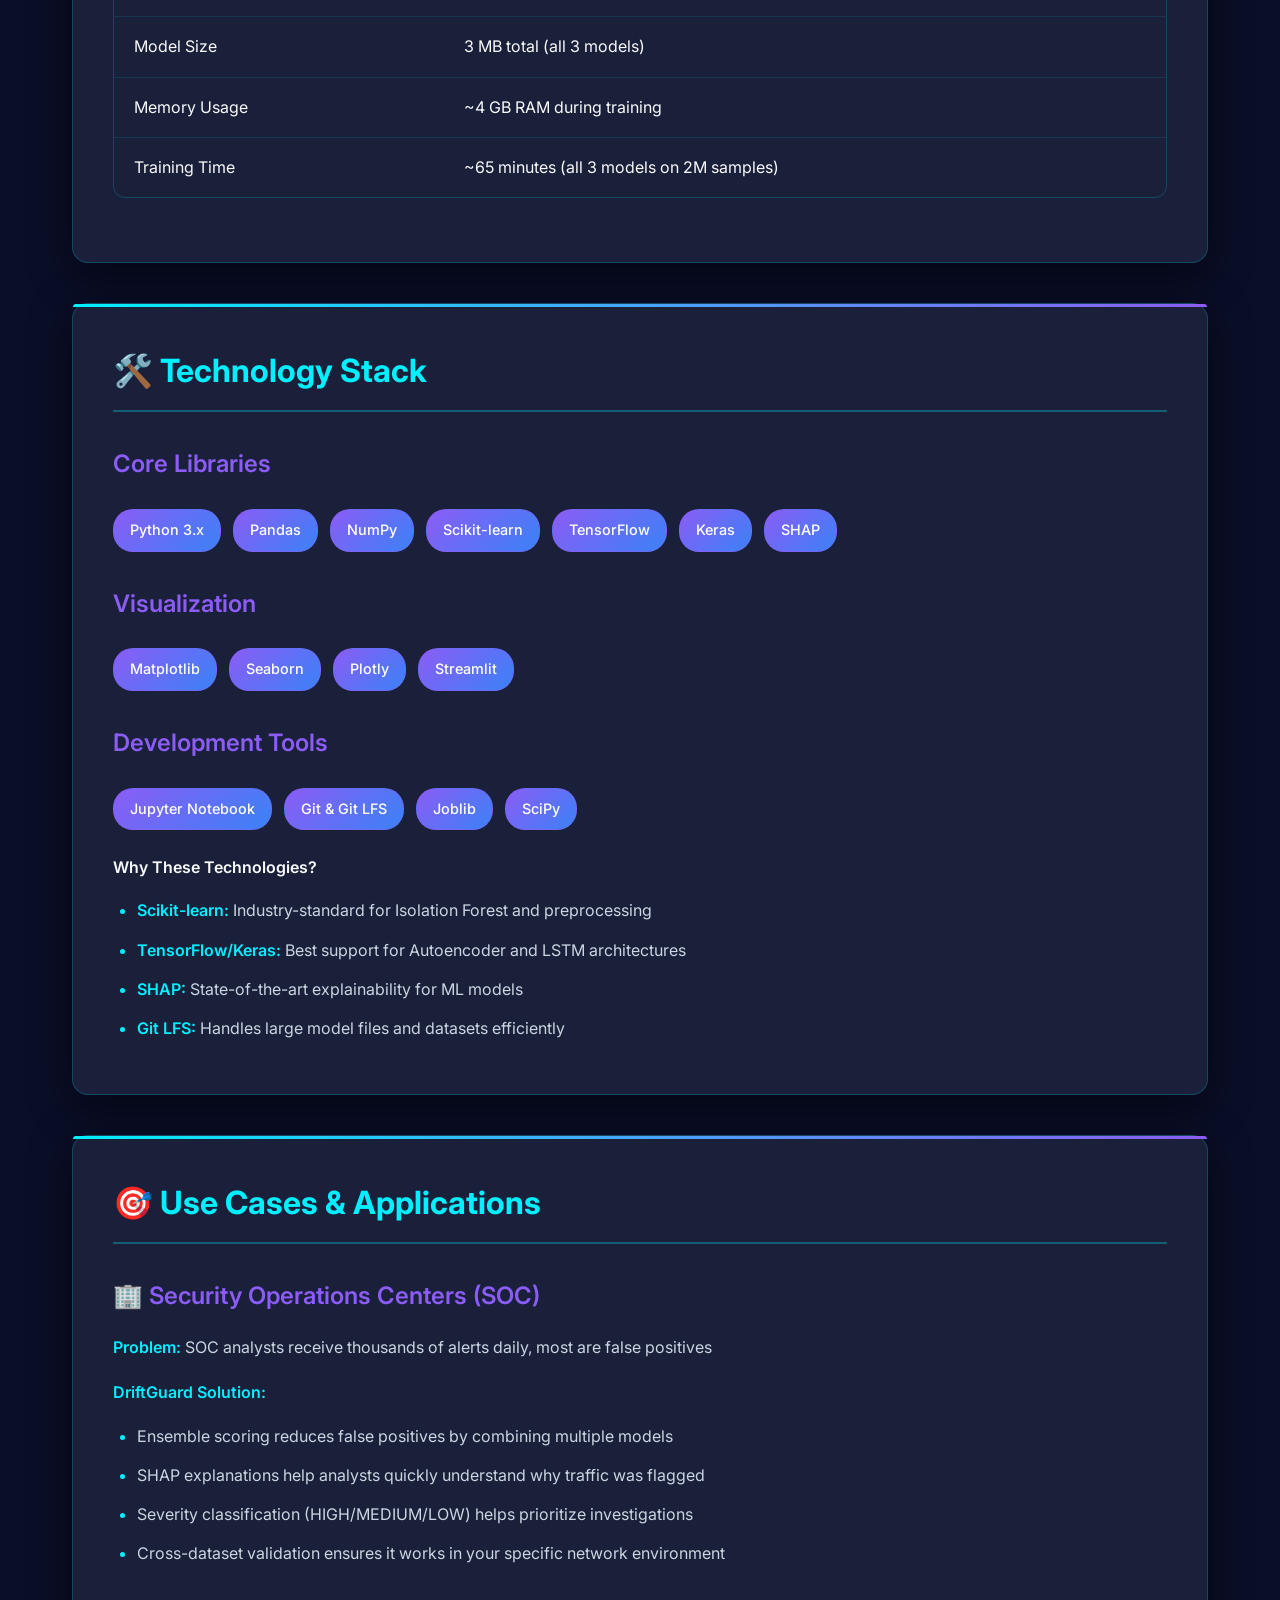
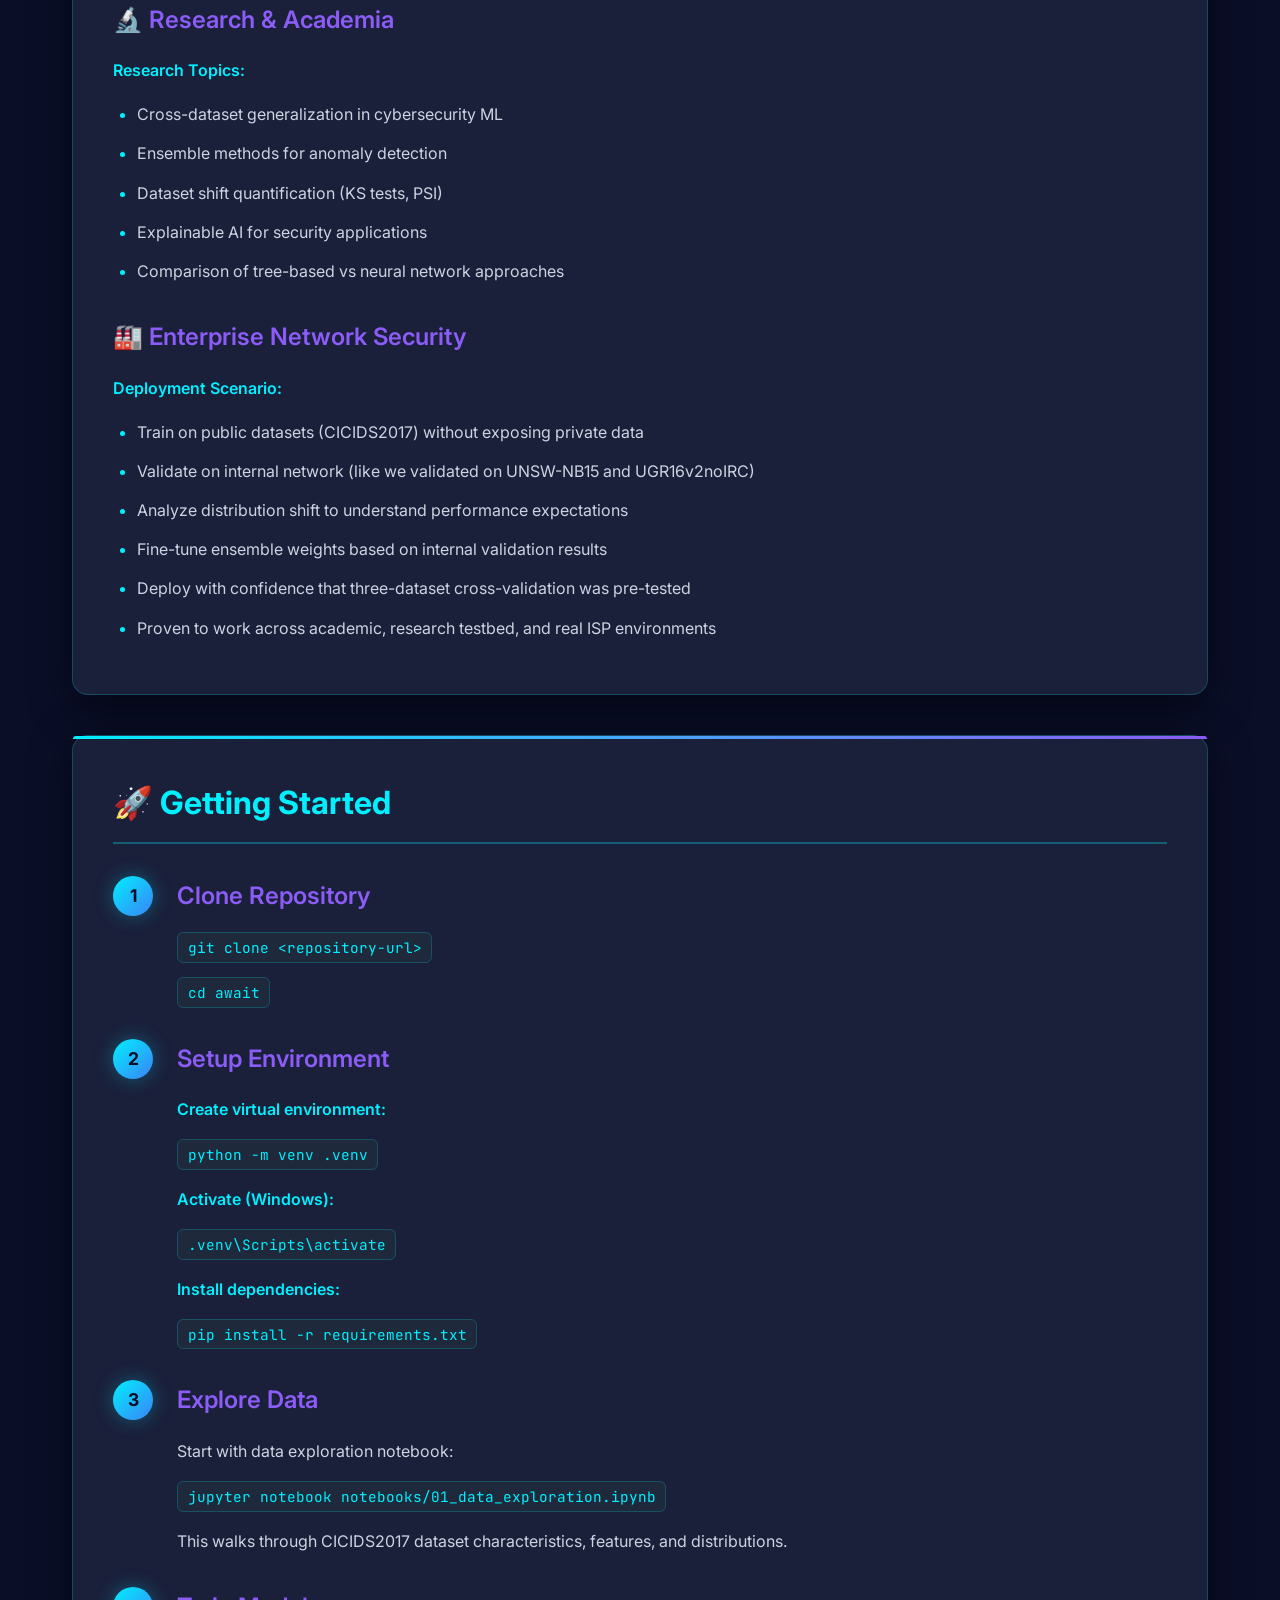
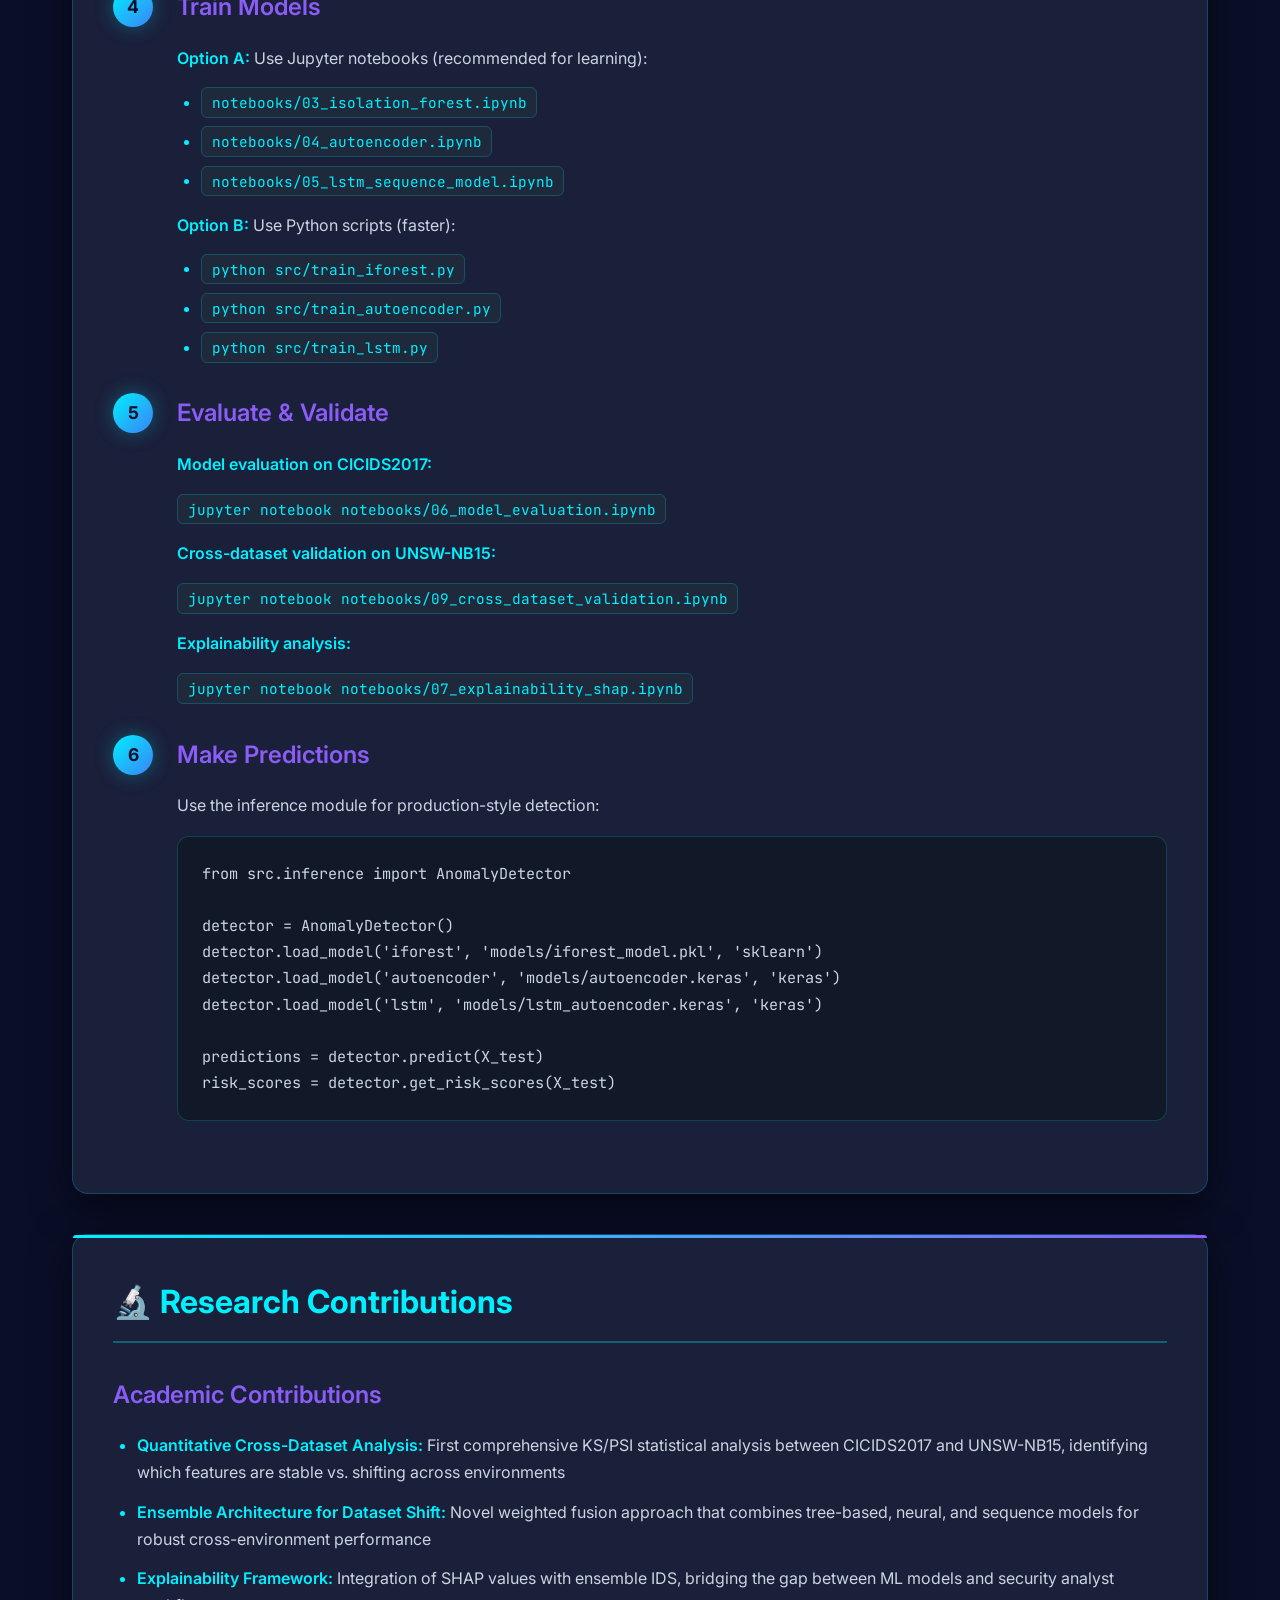
==== commit b13e071f: "feat: Introduce comprehensive dark theme styling in `styles.css` and remove embedded styles from `in" ====
--- a/index.html
+++ b/index.html
@@ -6,224 +6,7 @@
     <meta name="viewport" content="width=device-width, initial-scale=1.0">
     <meta name="description" content="DriftGuard - Network Intrusion Detection System">
     <title>DriftGuard - Project Overview</title>
-    <style>
-        * {
-            margin: 0;
-            padding: 0;
-            box-sizing: border-box;
-        }
-
-        body {
-            font-family: 'Segoe UI', system-ui, sans-serif;
-            line-height: 1.6;
-            color: #333;
-            background: #f5f5f5;
-        }
-
-        .header {
-            background: linear-gradient(135deg, #667eea 0%, #764ba2 100%);
-            color: white;
-            padding: 4rem 2rem;
-            text-align: center;
-        }
-
-        .header h1 {
-            font-size: 3rem;
-            margin-bottom: 0.5rem;
-        }
-
-        .header p {
-            font-size: 1.2rem;
-            opacity: 0.9;
-            max-width: 800px;
-            margin: 0 auto;
-        }
-
-        .container {
-            max-width: 1000px;
-            margin: 0 auto;
-            padding: 2rem;
-        }
-
-        .section {
-            background: white;
-            padding: 2rem;
-            margin-bottom: 2rem;
-            border-radius: 8px;
-            box-shadow: 0 2px 4px rgba(0, 0, 0, 0.1);
-        }
-
-        h2 {
-            color: #667eea;
-            margin-bottom: 1rem;
-            font-size: 1.8rem;
-            border-bottom: 2px solid #667eea;
-            padding-bottom: 0.5rem;
-        }
-
-        h3 {
-            color: #764ba2;
-            margin-top: 1.5rem;
-            margin-bottom: 0.5rem;
-            font-size: 1.3rem;
-        }
-
-        h4 {
-            color: #333;
-            margin-top: 1rem;
-            margin-bottom: 0.3rem;
-        }
-
-        .grid {
-            display: grid;
-            grid-template-columns: repeat(auto-fit, minmax(280px, 1fr));
-            gap: 1.5rem;
-            margin: 1.5rem 0;
-        }
-
-        .card {
-            border: 1px solid #e0e0e0;
-            padding: 1.5rem;
-            border-radius: 6px;
-            background: #fafafa;
-        }
-
-        .card h3 {
-            margin-top: 0;
-        }
-
-        .highlight {
-            background: #f0f4ff;
-            border-left: 4px solid #667eea;
-            padding: 1rem;
-            margin: 1rem 0;
-        }
-
-        .info-box {
-            background: #fff9e6;
-            border-left: 4px solid #f59e0b;
-            padding: 1rem;
-            margin: 1rem 0;
-        }
-
-        .success-box {
-            background: #f0fdf4;
-            border-left: 4px solid #10b981;
-            padding: 1rem;
-            margin: 1rem 0;
-        }
-
-        .steps {
-            counter-reset: step;
-        }
-
-        .step {
-            margin: 1.5rem 0;
-            padding-left: 3rem;
-            position: relative;
-        }
-
-        .step::before {
-            counter-increment: step;
-            content: counter(step);
-            position: absolute;
-            left: 0;
-            top: 0;
-            background: #667eea;
-            color: white;
-            width: 2rem;
-            height: 2rem;
-            border-radius: 50%;
-            display: flex;
-            align-items: center;
-            justify-content: center;
-            font-weight: bold;
-        }
-
-        ul {
-            margin-left: 1.5rem;
-            margin-top: 0.5rem;
-        }
-
-        li {
-            margin: 0.5rem 0;
-        }
-
-        table {
-            width: 100%;
-            border-collapse: collapse;
-            margin: 1rem 0;
-        }
-
-        th,
-        td {
-            padding: 0.75rem;
-            text-align: left;
-            border-bottom: 1px solid #e0e0e0;
-        }
-
-        th {
-            background: #f8f9fa;
-            font-weight: 600;
-            color: #667eea;
-        }
-
-        code {
-            background: #f5f5f5;
-            padding: 0.2rem 0.4rem;
-            border-radius: 3px;
-            font-family: 'Courier New', monospace;
-            font-size: 0.9em;
-        }
-
-        .tech-tags {
-            display: flex;
-            flex-wrap: wrap;
-            gap: 0.5rem;
-            margin: 1rem 0;
-        }
-
-        .tag {
-            background: #667eea;
-            color: white;
-            padding: 0.4rem 0.8rem;
-            border-radius: 20px;
-            font-size: 0.9rem;
-        }
-
-        .file-structure {
-            background: #1e1e1e;
-            color: #d4d4d4;
-            padding: 1.5rem;
-            border-radius: 6px;
-            font-family: 'Courier New', monospace;
-            font-size: 0.9rem;
-            line-height: 1.8;
-            overflow-x: auto;
-            white-space: pre-wrap;
-        }
-
-        .architecture-diagram {
-            background: #fafafa;
-            border: 2px solid #e0e0e0;
-            padding: 1.5rem;
-            border-radius: 6px;
-            margin: 1rem 0;
-            text-align: center;
-        }
-
-        footer {
-            background: #333;
-            color: white;
-            text-align: center;
-            padding: 2rem;
-            margin-top: 2rem;
-        }
-
-        strong {
-            color: #667eea;
-        }
-    </style>
+    <link rel="stylesheet" href="styles.css">
 </head>
 
 <body>
--- a/styles.css
+++ b/styles.css
@@ -0,0 +1,473 @@
+@import url('https://fonts.googleapis.com/css2?family=Inter:wght@300;400;500;600;700;800&family=JetBrains+Mono:wght@400;500;600&display=swap');
+
+:root {
+    /* Cybersecurity Color Palette */
+    --primary-cyan: #00f0ff;
+    --primary-purple: #8b5cf6;
+    --primary-blue: #3b82f6;
+    --accent-green: #10b981;
+    --accent-red: #ef4444;
+    --accent-orange: #f59e0b;
+    
+    /* Dark Theme Colors */
+    --bg-primary: #0a0e27;
+    --bg-secondary: #111827;
+    --bg-card: #1a1f3a;
+    --bg-elevated: #1e293b;
+    
+    /* Text Colors */
+    --text-primary: #f8fafc;
+    --text-secondary: #cbd5e1;
+    --text-muted: #94a3b8;
+    
+    /* Borders & Shadows */
+    --border-color: rgba(0, 240, 255, 0.2);
+    --glow-cyan: 0 0 20px rgba(0, 240, 255, 0.3);
+    --glow-purple: 0 0 20px rgba(139, 92, 246, 0.3);
+    --shadow-elevated: 0 10px 40px rgba(0, 0, 0, 0.5);
+}
+
+* {
+    margin: 0;
+    padding: 0;
+    box-sizing: border-box;
+}
+
+body {
+    font-family: 'Inter', -apple-system, BlinkMacSystemFont, 'Segoe UI', sans-serif;
+    line-height: 1.7;
+    color: var(--text-primary);
+    background: var(--bg-primary);
+    background-image: 
+        radial-gradient(circle at 20% 50%, rgba(139, 92, 246, 0.1) 0%, transparent 50%),
+        radial-gradient(circle at 80% 80%, rgba(0, 240, 255, 0.1) 0%, transparent 50%);
+    background-attachment: fixed;
+}
+
+/* Header Styling */
+.header {
+    position: relative;
+    background: linear-gradient(135deg, #1e293b 0%, #0f172a 50%, #1a1f3a 100%);
+    color: white;
+    padding: 5rem 2rem;
+    text-align: center;
+    border-bottom: 2px solid var(--border-color);
+    box-shadow: 0 4px 30px rgba(0, 240, 255, 0.2);
+    overflow: hidden;
+}
+
+.header::before {
+    content: '';
+    position: absolute;
+    top: 0;
+    left: 0;
+    right: 0;
+    bottom: 0;
+    background: 
+        linear-gradient(45deg, transparent 30%, rgba(0, 240, 255, 0.05) 50%, transparent 70%),
+        repeating-linear-gradient(90deg, transparent, transparent 2px, rgba(0, 240, 255, 0.03) 2px, rgba(0, 240, 255, 0.03) 4px);
+    pointer-events: none;
+}
+
+.header h1 {
+    font-size: 3.5rem;
+    font-weight: 800;
+    margin-bottom: 1rem;
+    background: linear-gradient(135deg, var(--primary-cyan), var(--primary-purple));
+    -webkit-background-clip: text;
+    -webkit-text-fill-color: transparent;
+    background-clip: text;
+    text-shadow: var(--glow-cyan);
+    position: relative;
+    letter-spacing: -0.02em;
+}
+
+.header p {
+    font-size: 1.2rem;
+    opacity: 0.95;
+    max-width: 900px;
+    margin: 0 auto;
+    color: var(--text-secondary);
+    font-weight: 400;
+    position: relative;
+}
+
+/* Container */
+.container {
+    max-width: 1200px;
+    margin: 0 auto;
+    padding: 3rem 2rem;
+}
+
+/* Section Cards */
+.section {
+    background: var(--bg-card);
+    padding: 2.5rem;
+    margin-bottom: 2.5rem;
+    border-radius: 16px;
+    border: 1px solid var(--border-color);
+    box-shadow: var(--shadow-elevated);
+    position: relative;
+    transition: all 0.3s ease;
+}
+
+.section::before {
+    content: '';
+    position: absolute;
+    top: 0;
+    left: 0;
+    right: 0;
+    height: 3px;
+    background: linear-gradient(90deg, var(--primary-cyan), var(--primary-purple));
+    border-radius: 16px 16px 0 0;
+}
+
+.section:hover {
+    transform: translateY(-2px);
+    box-shadow: 0 15px 50px rgba(0, 240, 255, 0.15);
+    border-color: rgba(0, 240, 255, 0.4);
+}
+
+/* Headings */
+h2 {
+    color: var(--primary-cyan);
+    margin-bottom: 1.5rem;
+    font-size: 2rem;
+    font-weight: 700;
+    border-bottom: 2px solid rgba(0, 240, 255, 0.3);
+    padding-bottom: 0.75rem;
+    display: flex;
+    align-items: center;
+    gap: 0.75rem;
+}
+
+h3 {
+    color: var(--primary-purple);
+    margin-top: 2rem;
+    margin-bottom: 1rem;
+    font-size: 1.5rem;
+    font-weight: 600;
+}
+
+h4 {
+    color: var(--text-primary);
+    margin-top: 1.5rem;
+    margin-bottom: 0.75rem;
+    font-weight: 600;
+}
+
+/* Grid Layout */
+.grid {
+    display: grid;
+    grid-template-columns: repeat(auto-fit, minmax(300px, 1fr));
+    gap: 1.5rem;
+    margin: 2rem 0;
+}
+
+/* Cards */
+.card {
+    background: var(--bg-elevated);
+    border: 1px solid rgba(139, 92, 246, 0.2);
+    padding: 2rem;
+    border-radius: 12px;
+    transition: all 0.3s ease;
+    position: relative;
+    overflow: hidden;
+}
+
+.card::before {
+    content: '';
+    position: absolute;
+    top: 0;
+    left: 0;
+    width: 100%;
+    height: 4px;
+    background: linear-gradient(90deg, var(--primary-purple), var(--primary-blue));
+}
+
+.card:hover {
+    transform: translateY(-5px);
+    box-shadow: var(--glow-purple);
+    border-color: var(--primary-purple);
+}
+
+.card h3 {
+    margin-top: 0;
+    font-size: 1.3rem;
+}
+
+/* Info Boxes */
+.highlight {
+    background: linear-gradient(135deg, rgba(0, 240, 255, 0.1), rgba(59, 130, 246, 0.1));
+    border-left: 4px solid var(--primary-cyan);
+    padding: 1.5rem;
+    margin: 1.5rem 0;
+    border-radius: 8px;
+    backdrop-filter: blur(10px);
+}
+
+.info-box {
+    background: linear-gradient(135deg, rgba(245, 158, 11, 0.1), rgba(251, 191, 36, 0.1));
+    border-left: 4px solid var(--accent-orange);
+    padding: 1.5rem;
+    margin: 1.5rem 0;
+    border-radius: 8px;
+}
+
+.success-box {
+    background: linear-gradient(135deg, rgba(16, 185, 129, 0.1), rgba(52, 211, 153, 0.1));
+    border-left: 4px solid var(--accent-green);
+    padding: 1.5rem;
+    margin: 1.5rem 0;
+    border-radius: 8px;
+}
+
+/* Steps */
+.steps {
+    counter-reset: step;
+}
+
+.step {
+    margin: 2rem 0;
+    padding-left: 4rem;
+    position: relative;
+}
+
+.step::before {
+    counter-increment: step;
+    content: counter(step);
+    position: absolute;
+    left: 0;
+    top: 0;
+    background: linear-gradient(135deg, var(--primary-cyan), var(--primary-blue));
+    color: var(--bg-primary);
+    width: 2.5rem;
+    height: 2.5rem;
+    border-radius: 50%;
+    display: flex;
+    align-items: center;
+    justify-content: center;
+    font-weight: 700;
+    font-size: 1.1rem;
+    box-shadow: var(--glow-cyan);
+}
+
+.step h3 {
+    margin-top: 0;
+}
+
+/* Lists */
+ul {
+    margin-left: 1.5rem;
+    margin-top: 1rem;
+    color: var(--text-secondary);
+}
+
+li {
+    margin: 0.75rem 0;
+    line-height: 1.7;
+}
+
+li::marker {
+    color: var(--primary-cyan);
+}
+
+/* Tables */
+table {
+    width: 100%;
+    border-collapse: separate;
+    border-spacing: 0;
+    margin: 1.5rem 0;
+    border-radius: 12px;
+    overflow: hidden;
+    border: 1px solid var(--border-color);
+}
+
+th,
+td {
+    padding: 1rem 1.25rem;
+    text-align: left;
+    border-bottom: 1px solid rgba(0, 240, 255, 0.1);
+}
+
+th {
+    background: var(--bg-elevated);
+    font-weight: 600;
+    color: var(--primary-cyan);
+    text-transform: uppercase;
+    font-size: 0.85rem;
+    letter-spacing: 0.05em;
+}
+
+tr:last-child td {
+    border-bottom: none;
+}
+
+tr:hover {
+    background: rgba(0, 240, 255, 0.05);
+}
+
+/* Code Blocks */
+code {
+    background: var(--bg-elevated);
+    padding: 0.3rem 0.6rem;
+    border-radius: 6px;
+    font-family: 'JetBrains Mono', 'Courier New', monospace;
+    font-size: 0.9em;
+    color: var(--primary-cyan);
+    border: 1px solid rgba(0, 240, 255, 0.2);
+}
+
+pre {
+    background: var(--bg-secondary);
+    padding: 1.5rem;
+    border-radius: 12px;
+    overflow-x: auto;
+    border: 1px solid var(--border-color);
+    margin: 1rem 0;
+}
+
+pre code {
+    background: none;
+    padding: 0;
+    border: none;
+    color: var(--text-secondary);
+    font-size: 0.95rem;
+}
+
+/* Tech Tags */
+.tech-tags {
+    display: flex;
+    flex-wrap: wrap;
+    gap: 0.75rem;
+    margin: 1.5rem 0;
+}
+
+.tag {
+    background: linear-gradient(135deg, var(--primary-purple), var(--primary-blue));
+    color: white;
+    padding: 0.5rem 1rem;
+    border-radius: 20px;
+    font-size: 0.9rem;
+    font-weight: 500;
+    transition: all 0.3s ease;
+    border: 1px solid rgba(139, 92, 246, 0.3);
+}
+
+.tag:hover {
+    transform: translateY(-2px);
+    box-shadow: var(--glow-purple);
+}
+
+/* File Structure */
+.file-structure {
+    background: var(--bg-secondary);
+    color: var(--text-secondary);
+    padding: 2rem;
+    border-radius: 12px;
+    font-family: 'JetBrains Mono', monospace;
+    font-size: 0.9rem;
+    line-height: 1.9;
+    overflow-x: auto;
+    white-space: pre-wrap;
+    border: 1px solid var(--border-color);
+    box-shadow: inset 0 2px 10px rgba(0, 0, 0, 0.3);
+}
+
+/* Architecture Diagram */
+.architecture-diagram {
+    background: var(--bg-elevated);
+    border: 2px solid var(--border-color);
+    padding: 2rem;
+    border-radius: 12px;
+    margin: 1.5rem 0;
+    text-align: center;
+}
+
+/* Footer */
+footer {
+    background: var(--bg-secondary);
+    color: var(--text-secondary);
+    text-align: center;
+    padding: 3rem 2rem;
+    margin-top: 4rem;
+    border-top: 2px solid var(--border-color);
+    box-shadow: 0 -4px 30px rgba(0, 0, 0, 0.3);
+}
+
+footer p {
+    margin: 0.5rem 0;
+}
+
+/* Strong Text */
+strong {
+    color: var(--primary-cyan);
+    font-weight: 600;
+}
+
+/* Paragraphs */
+p {
+    color: var(--text-secondary);
+    margin: 1rem 0;
+    line-height: 1.8;
+}
+
+/* Scrollbar Styling */
+::-webkit-scrollbar {
+    width: 12px;
+    height: 12px;
+}
+
+::-webkit-scrollbar-track {
+    background: var(--bg-secondary);
+}
+
+::-webkit-scrollbar-thumb {
+    background: linear-gradient(135deg, var(--primary-cyan), var(--primary-purple));
+    border-radius: 6px;
+}
+
+::-webkit-scrollbar-thumb:hover {
+    background: linear-gradient(135deg, var(--primary-purple), var(--primary-cyan));
+}
+
+/* Animations */
+@keyframes glow {
+    0%, 100% {
+        box-shadow: 0 0 20px rgba(0, 240, 255, 0.3);
+    }
+    50% {
+        box-shadow: 0 0 30px rgba(0, 240, 255, 0.5);
+    }
+}
+
+/* Responsive Design */
+@media (max-width: 768px) {
+    .header h1 {
+        font-size: 2.5rem;
+    }
+    
+    .header p {
+        font-size: 1rem;
+    }
+    
+    .container {
+        padding: 2rem 1rem;
+    }
+    
+    .section {
+        padding: 1.5rem;
+    }
+    
+    h2 {
+        font-size: 1.6rem;
+    }
+    
+    .grid {
+        grid-template-columns: 1fr;
+    }
+    
+    .step {
+        padding-left: 3rem;
+    }
+}
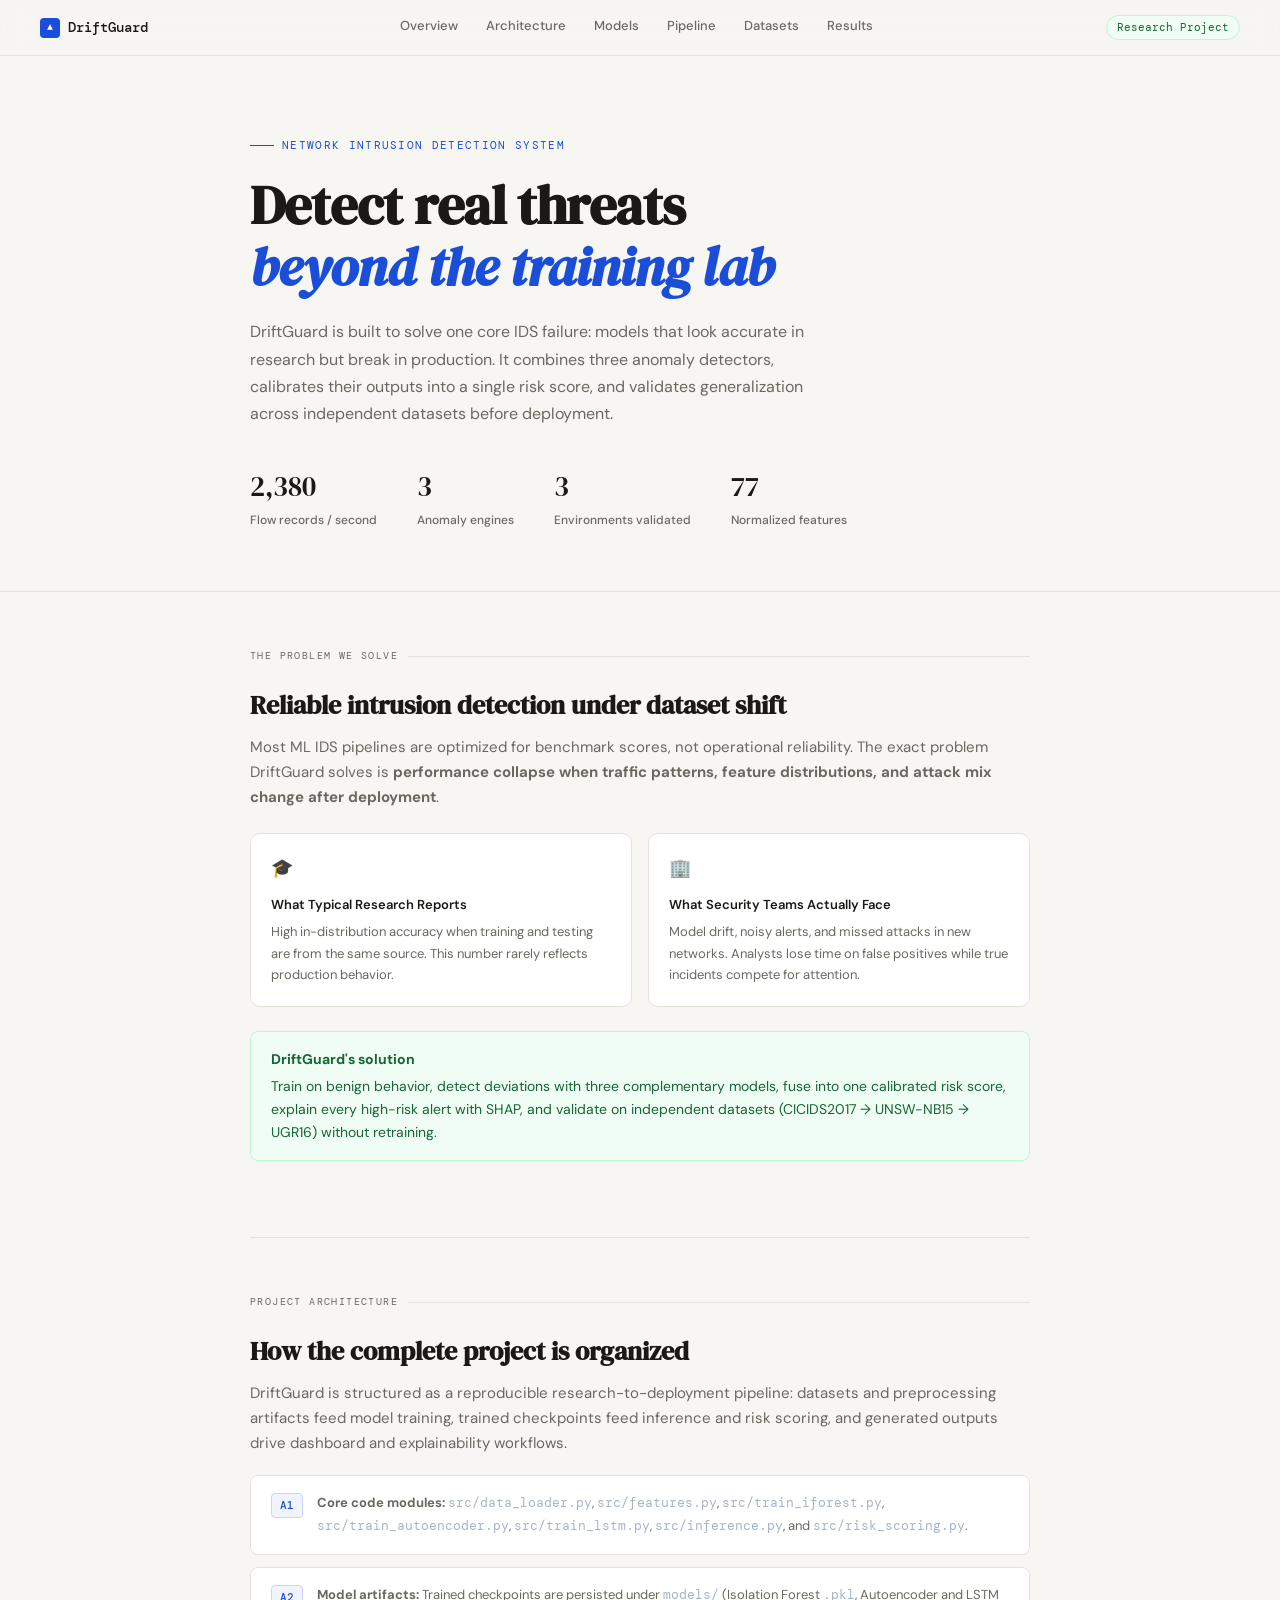
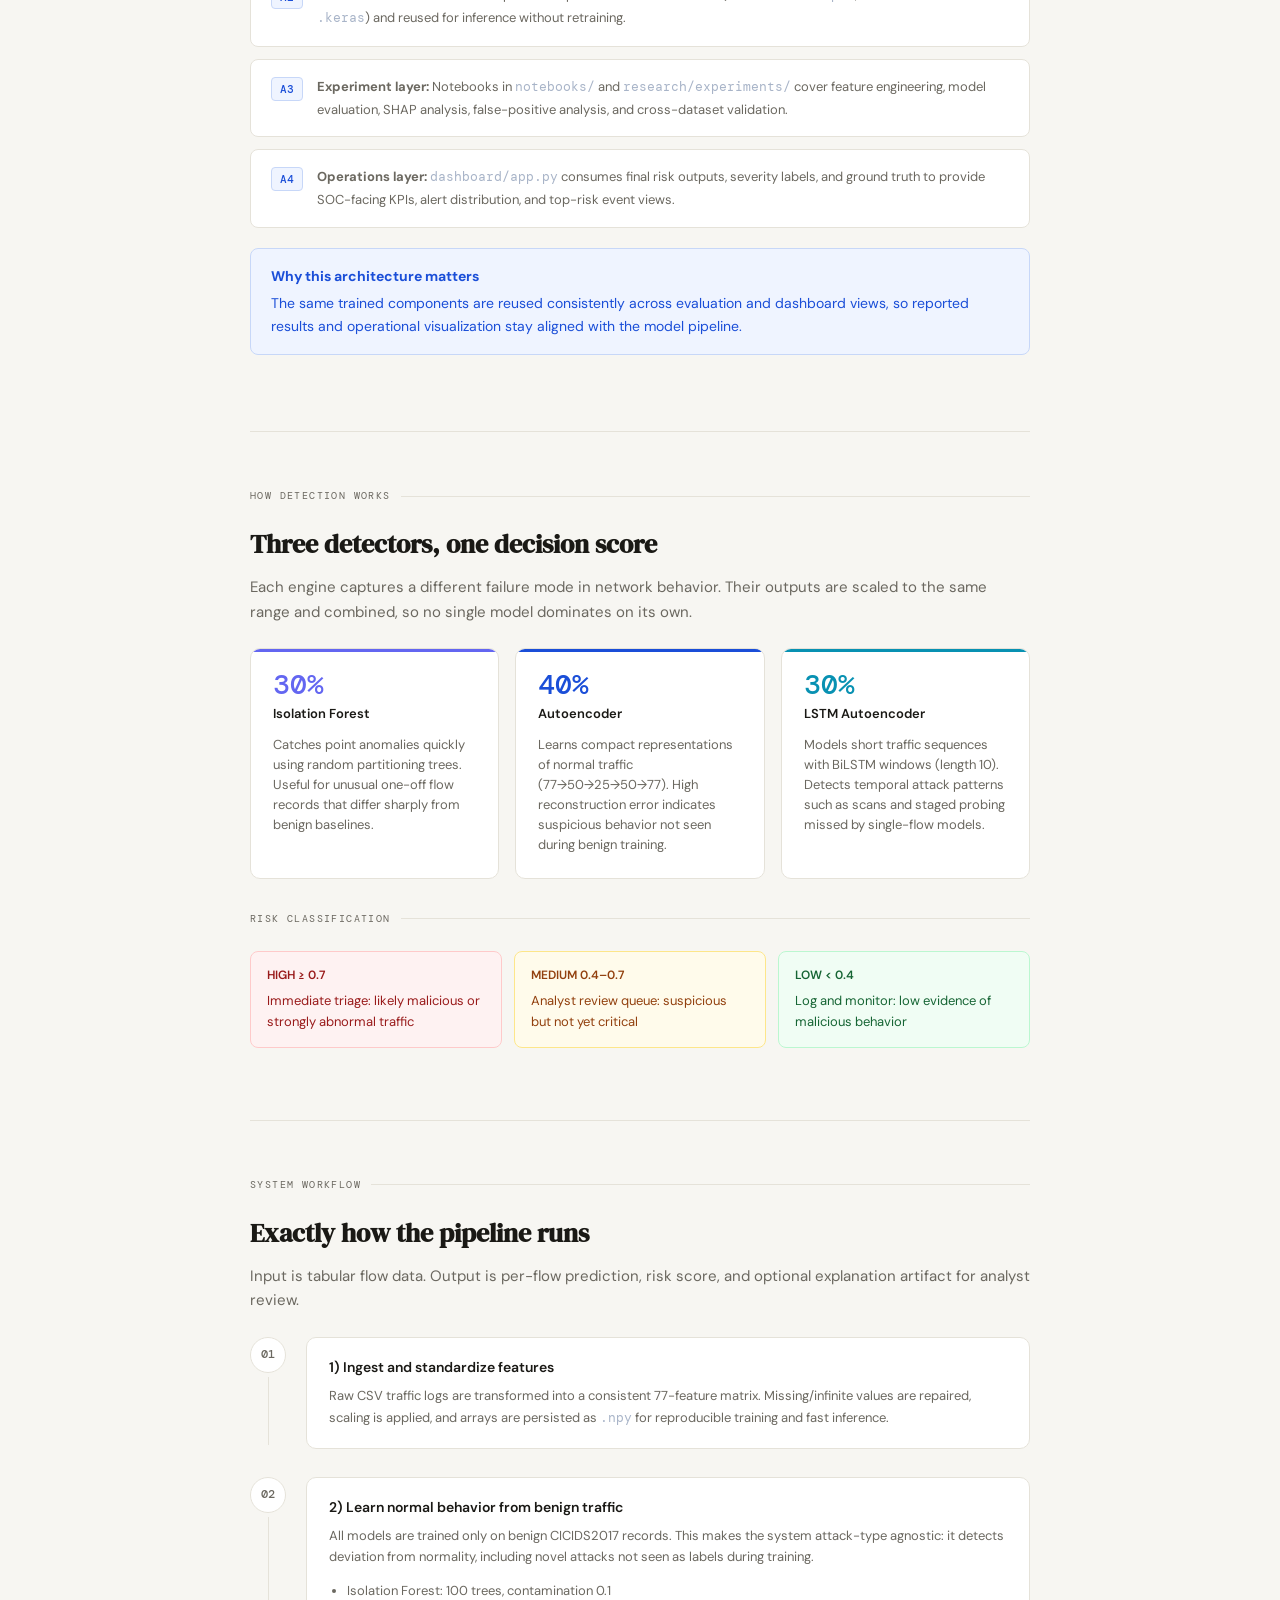
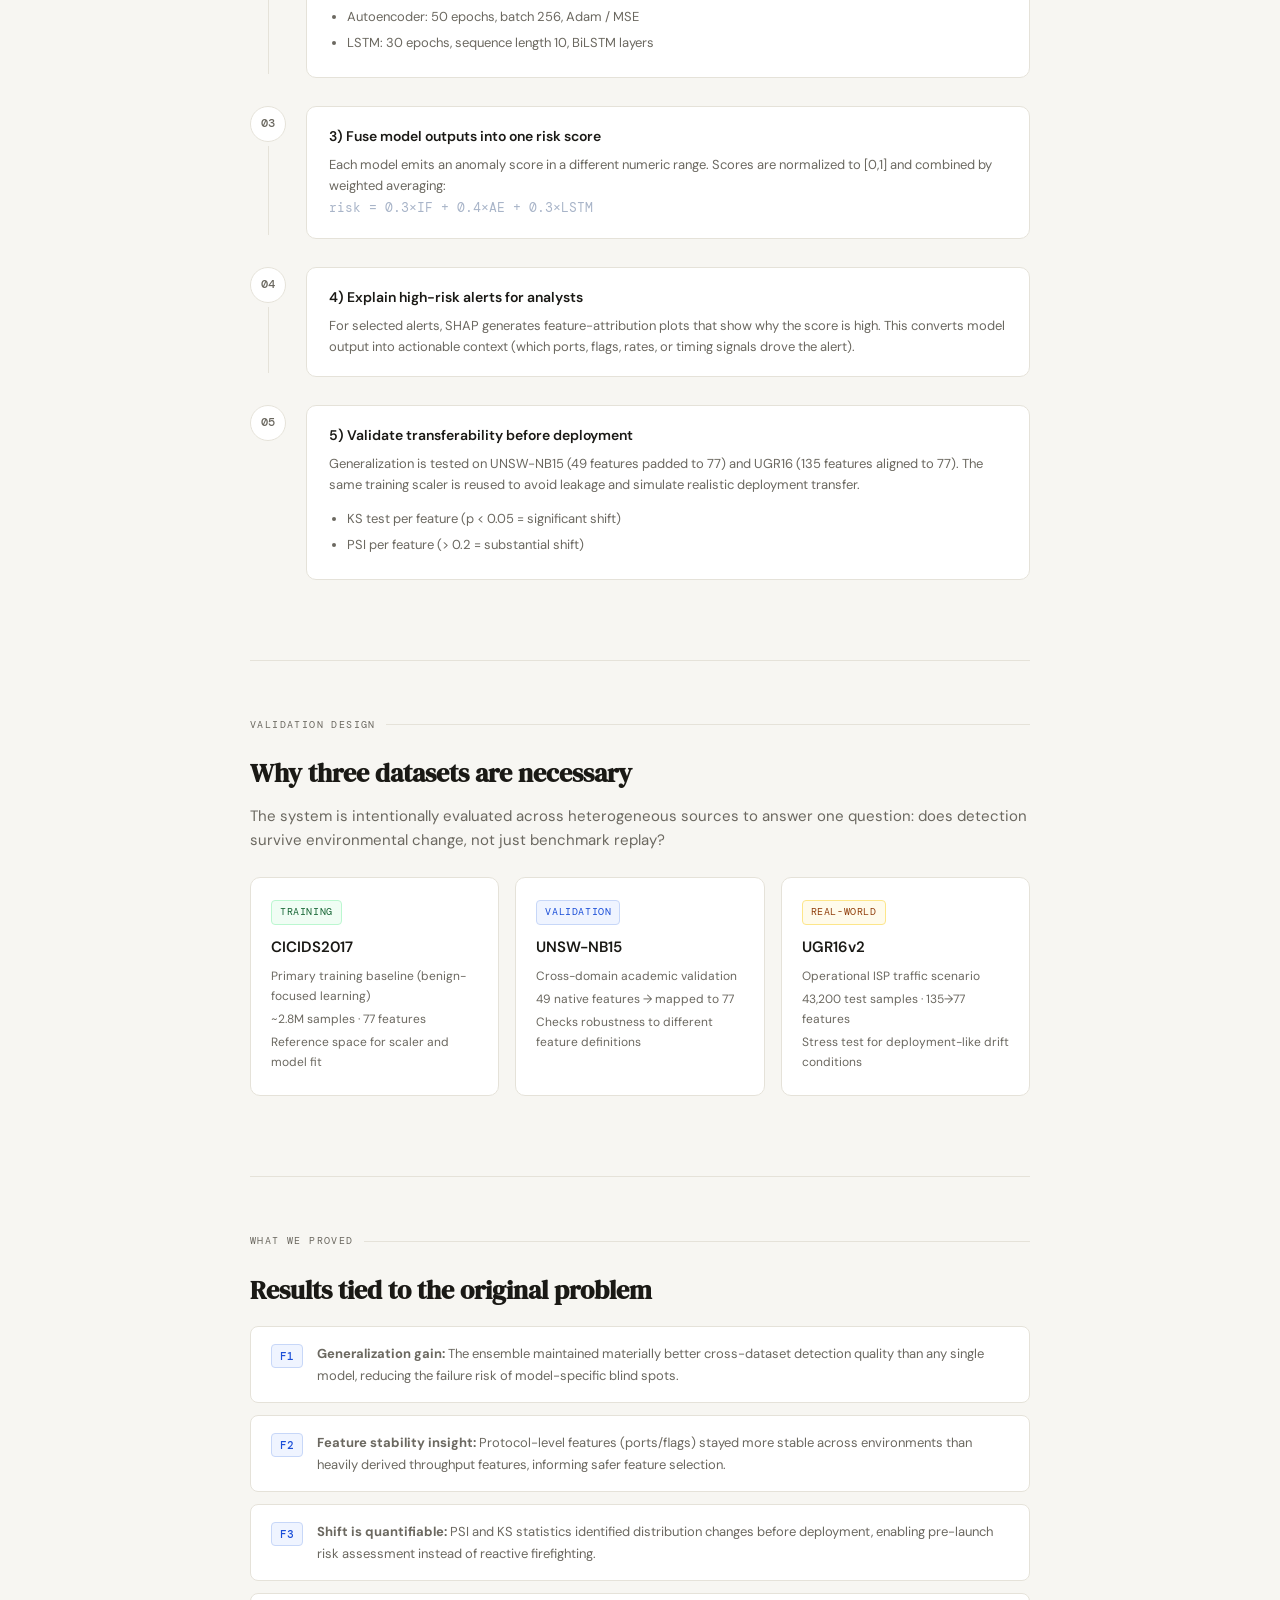
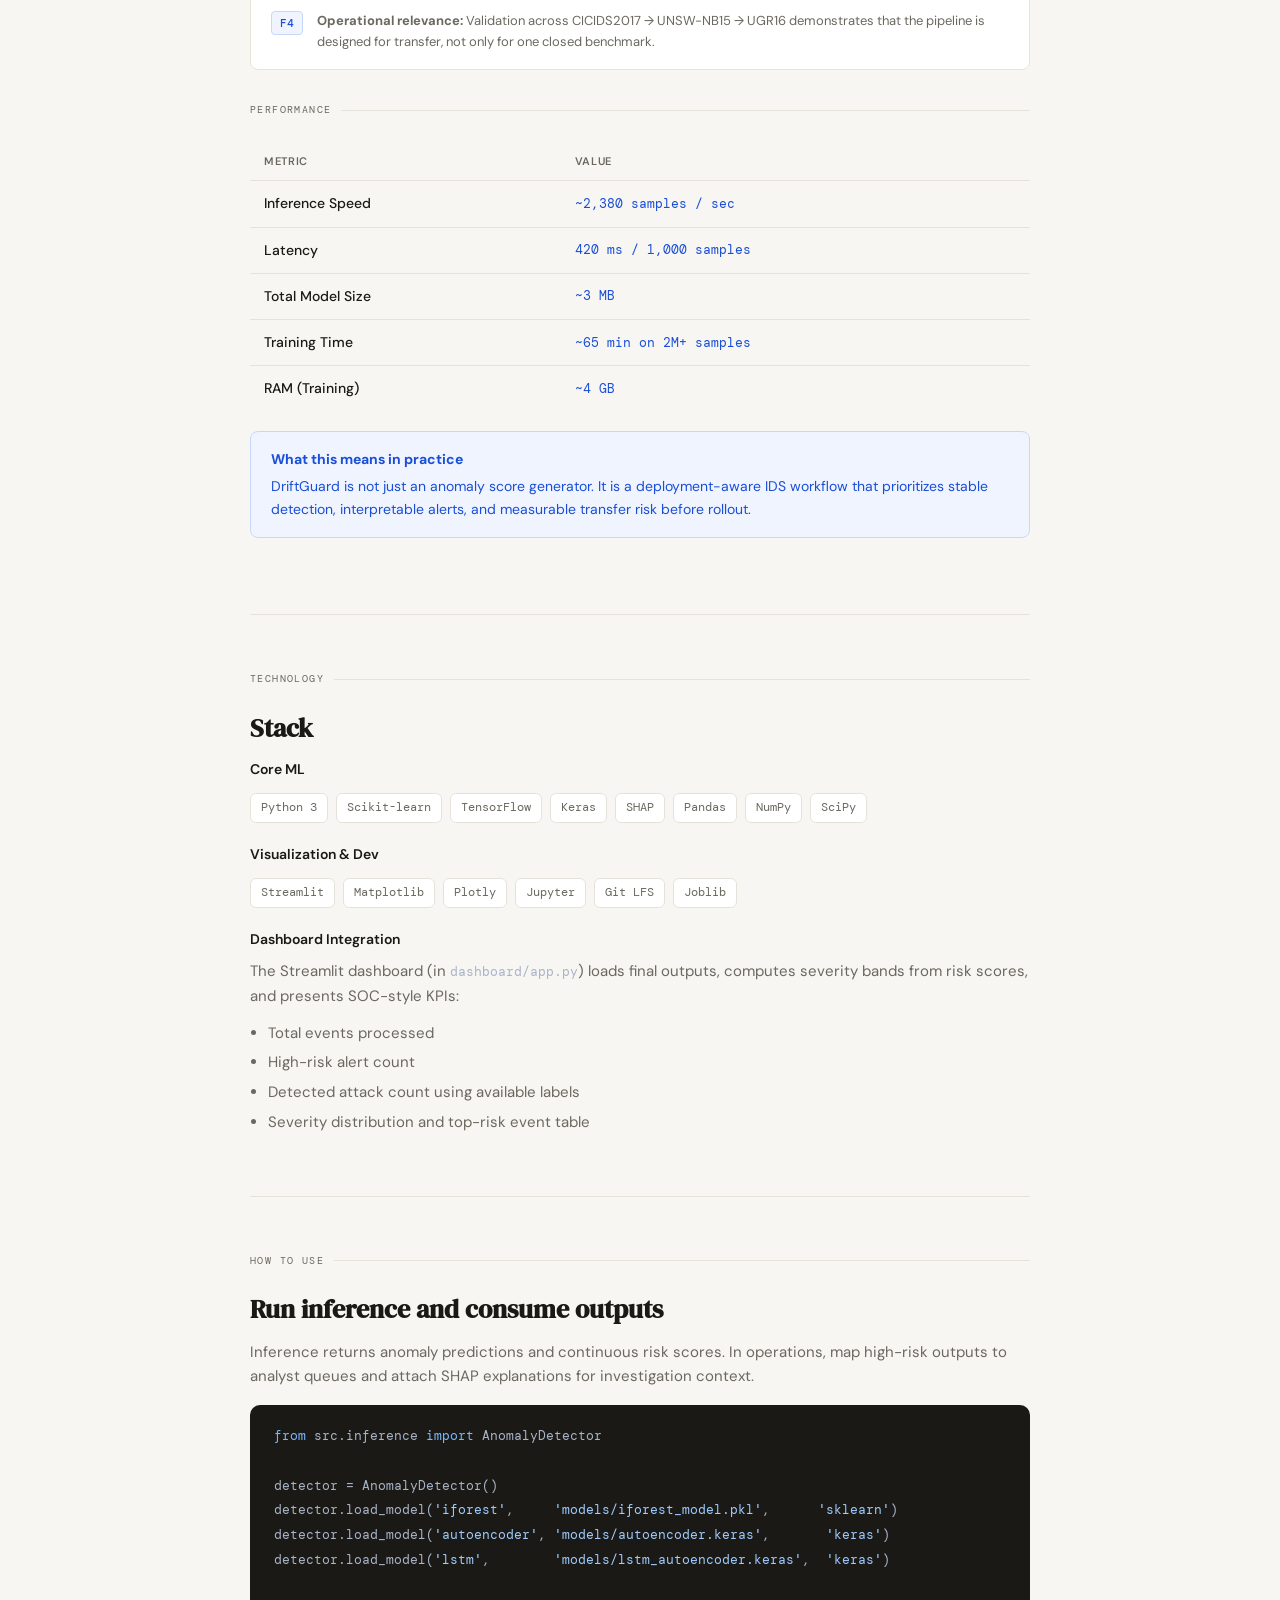
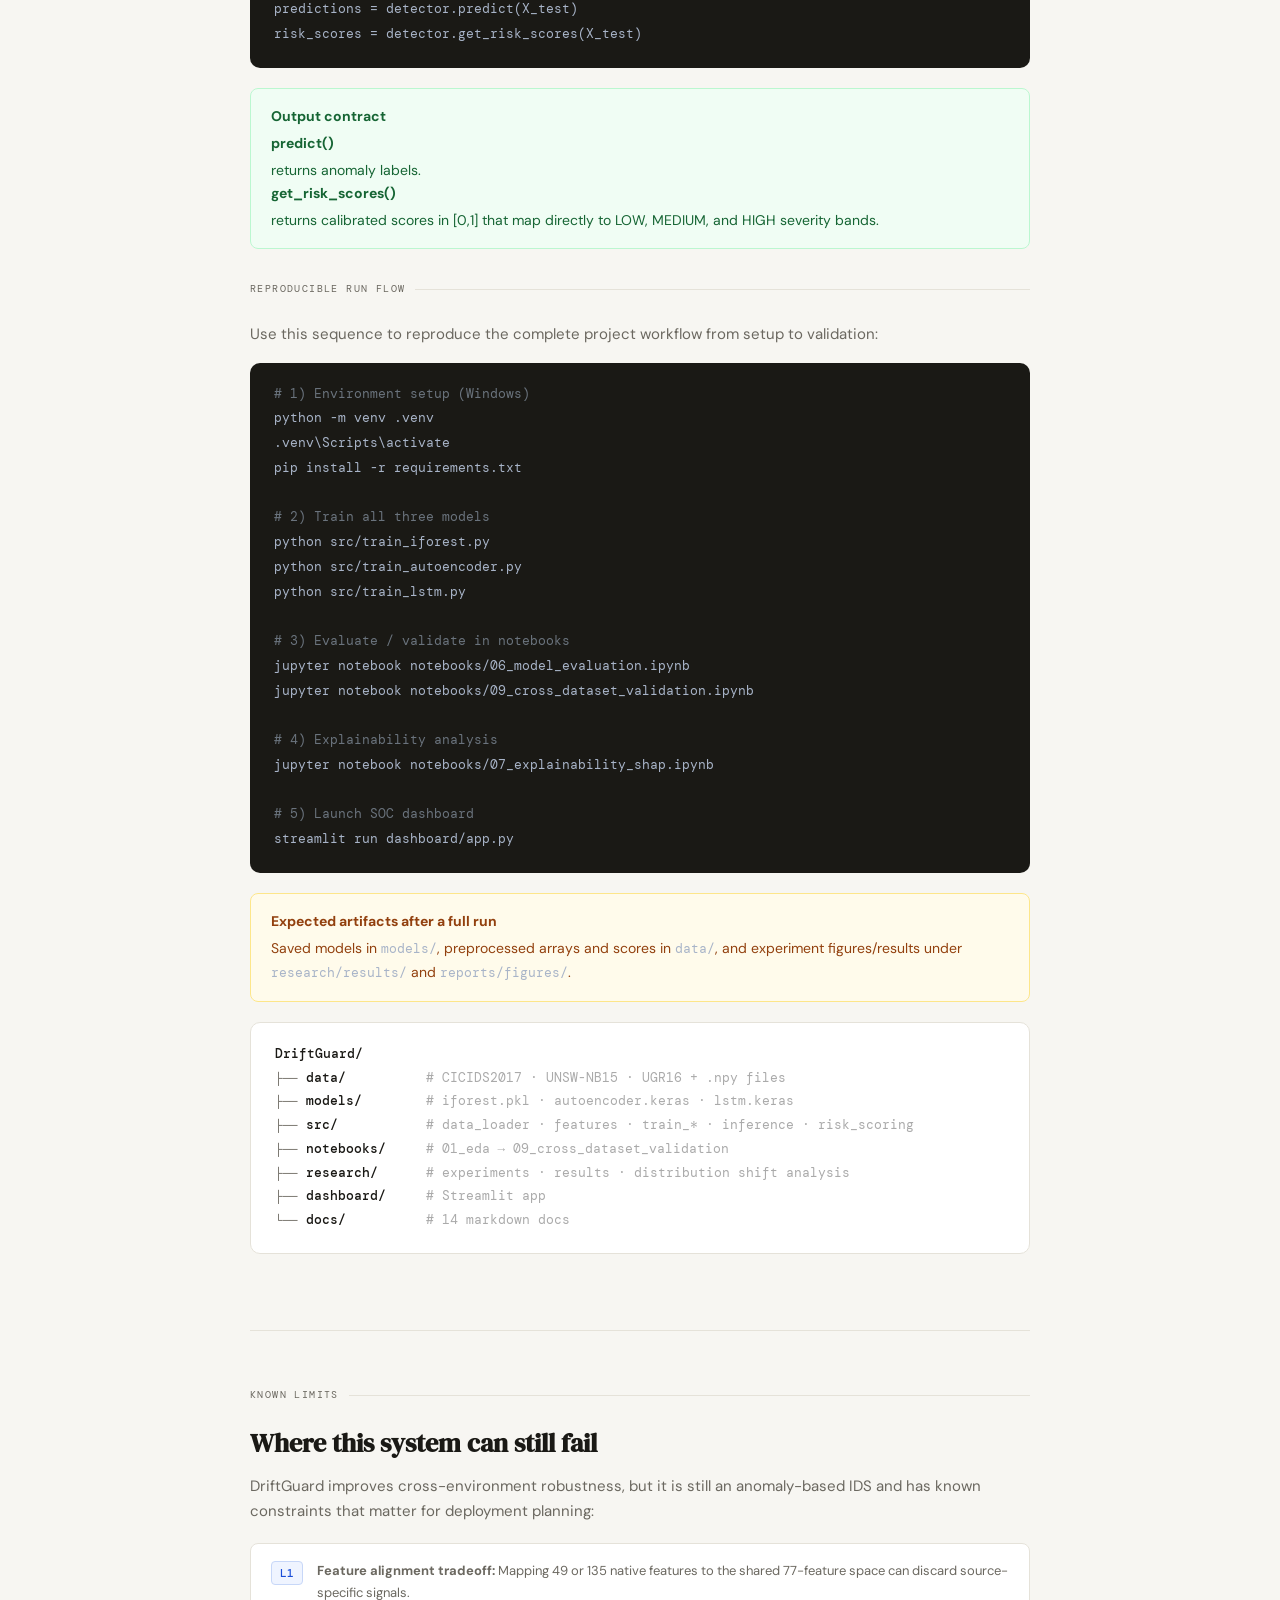
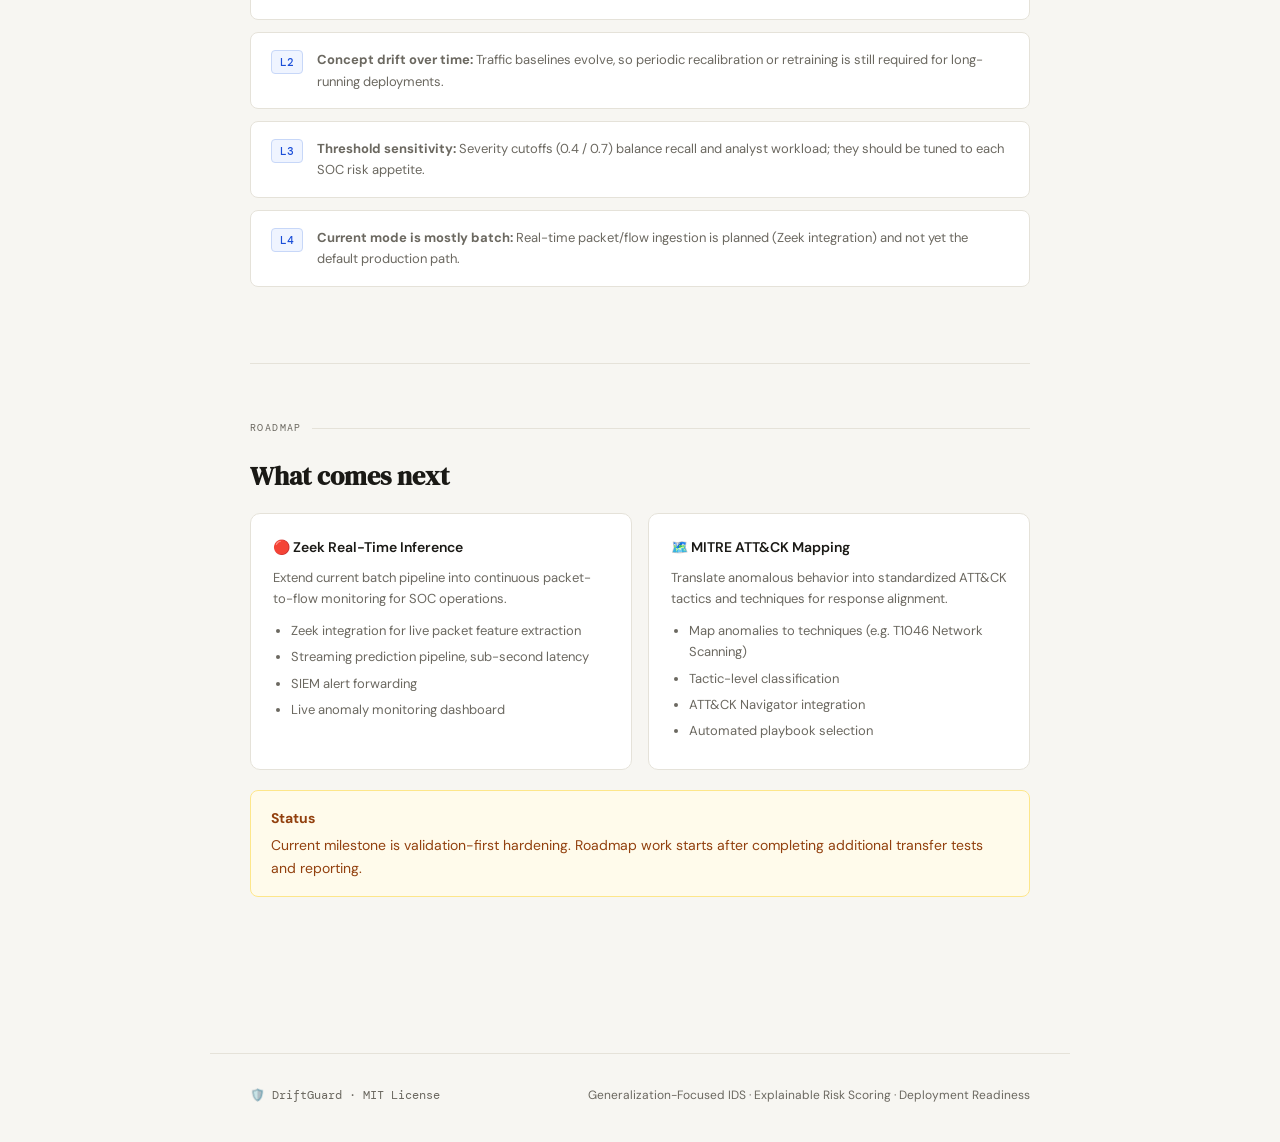
==== commit c392f868: "Project updates (squashed to remove large intermediate history)" ====
--- a/index.html
+++ b/index.html
@@ -1,675 +1,855 @@
-<!DOCTYPE html>
-<html lang="en">
-
-<head>
-    <meta charset="UTF-8">
-    <meta name="viewport" content="width=device-width, initial-scale=1.0">
-    <meta name="description" content="DriftGuard - Network Intrusion Detection System">
-    <title>DriftGuard - Project Overview</title>
-    <link rel="stylesheet" href="styles.css">
-</head>
-
-<body>
-    <!-- Header -->
-    <div class="header">
-        <h1>🛡️ DriftGuard</h1>
-        <p>Advanced Network Intrusion Detection System using Ensemble Machine Learning with Cross-Dataset Validation and
-            Explainable AI</p>
-    </div>
-
-    <!-- Main Content -->
-    <div class="container">
-        <!-- Project Overview -->
-        <div class="section">
-            <h2>📋 Project Overview</h2>
-
-            <p><strong>DriftGuard</strong> is a network intrusion detection system that uses machine learning to
-                identify cyber attacks in network traffic. It combines three different AI models (Isolation Forest,
-                Autoencoder, and LSTM) to detect suspicious activity with high accuracy.</p>
-
-            <p style="margin-top: 1rem;"><strong>What makes it special?</strong> Most intrusion detection systems fail
-                when deployed in different network environments than where they were trained. DriftGuard solves this by
-                using an ensemble approach that maintains strong performance across diverse networks - from university
-                campuses to corporate offices to real-world ISP traffic.</p>
-
-            <p style="margin-top: 1rem;"><strong>Key capabilities:</strong></p>
-            <ul>
-                <li>Detects network attacks using three complementary AI models working together</li>
-                <li>Works across different network environments without retraining</li>
-                <li>Explains why traffic was flagged as suspicious (using SHAP analysis)</li>
-                <li>Validated on three different datasets: CICIDS2017, UNSW-NB15, and UGR16v2noIRC</li>
-                <li>Processes ~2,380 network flows per second with low latency</li>
-            </ul>
-
-            <!-- <div class="info-box">
-                <strong>📊 Research Goal:</strong> To build and validate an ensemble-based anomaly detection system that
-                generalizes across different network datasets (CICIDS2017 → UNSW-NB15) while providing interpretable
-                predictions for security analysts.
-            </div> -->
-        </div>
-
-        <!-- The Problem -->
-        <div class="section">
-            <h2>🎯 Problem Statement</h2>
-
-            <h3>The Challenge of Dataset Shift</h3>
-            <p>Traditional intrusion detection systems face a fundamental limitation:</p>
-
-            <div class="highlight">
-                <strong>❌ The Problem:</strong> Machine learning models assume that training data and deployment data
-                come from the same distribution. In cybersecurity, this assumption is almost never true.
-            </div>
-
-            <h4>Real-World Scenario:</h4>
-            <ul>
-                <li><strong>Training Environment:</strong> University network with academic applications, 8am-5pm peak
-                    hours, student behavior patterns</li>
-                <li><strong>Deployment Environment:</strong> Corporate network with business applications, 24/7
-                    operations, employee behavior patterns</li>
-                <li><strong>Result:</strong> Model trained on university traffic flags normal corporate behavior as
-                    anomalous → thousands of false positives → alert fatigue → security teams ignore alerts → real
-                    attacks go undetected</li>
-            </ul>
-
-            <h3>Performance Degradation</h3>
-            <p>Typical scenario when deploying ML-based NIDS:</p>
-            <ul>
-                <li>Lab performance (same dataset): <strong>95% accuracy</strong></li>
-                <li>Production performance (different environment): <strong>60% accuracy</strong></li>
-                <li>False positive rate in production: <strong>1000+ alerts per day</strong></li>
-                <li>Security analyst capacity: <strong>~50 investigations per day</strong></li>
-            </ul>
-
-            <div class="success-box">
-                <strong>✅ DriftGuard's Solution:</strong> Use ensemble of complementary models + cross-dataset
-                validation + distribution shift analysis + explainable AI to maintain performance across environments
-                and build analyst trust.
-            </div>
-        </div>
-
-        <!-- Three Detection Models -->
-        <div class="section">
-            <h2>🤖 Three Complementary Detection Engines</h2>
-
-            <p>DriftGuard combines three different anomaly detection approaches. Each model has different strengths and
-                captures different types of anomalies:</p>
-
-            <div class="grid">
-                <div class="card">
-                    <h3>🌲 Isolation Forest (30% weight)</h3>
-                    <p><strong>Type:</strong> Tree-based anomaly detection</p>
-                    <p><strong>How it works:</strong> Builds random decision trees that isolate anomalies by randomly
-                        selecting features and split values. Anomalies are easier to isolate (require fewer splits) than
-                        normal points.</p>
-                    <p><strong>Strengths:</strong></p>
-                    <ul>
-                        <li>Fast training and inference</li>
-                        <li>Works well with high-dimensional data (77 features)</li>
-                        <li>No assumptions about data distribution</li>
-                    </ul>
-                    <p><strong>Training:</strong> Only on benign traffic from CICIDS2017</p>
-                    <p><strong>Output:</strong> Anomaly score (negative values, more negative = more anomalous)</p>
-                </div>
-
-                <div class="card">
-                    <h3>🧠 Autoencoder (40% weight)</h3>
-                    <p><strong>Type:</strong> Neural network reconstruction-based detection</p>
-                    <p><strong>Architecture:</strong> Dense layers: 77 → 50 → 25 (bottleneck) → 50 → 77</p>
-                    <p><strong>How it works:</strong> Learns to compress and reconstruct normal network traffic. Benign
-                        traffic reconstructs well (low error), attacks reconstruct poorly (high error).</p>
-                    <p><strong>Strengths:</strong></p>
-                    <ul>
-                        <li>Captures complex non-linear patterns</li>
-                        <li>Learns feature interactions automatically</li>
-                        <li>Highest weight in ensemble (most reliable)</li>
-                    </ul>
-                    <p><strong>Training:</strong> Only on benign traffic, minimizes reconstruction error (MSE)</p>
-                    <p><strong>Output:</strong> Reconstruction error (higher = more anomalous)</p>
-                </div>
-
-                <div class="card">
-                    <h3>⏱️ LSTM Autoencoder (30% weight)</h3>
-                    <p><strong>Type:</strong> Sequence-based temporal detection</p>
-                    <p><strong>Architecture:</strong> Bidirectional LSTM layers with encoder-decoder structure</p>
-                    <p><strong>How it works:</strong> Processes sequences of 10 consecutive network flows. Learns
-                        temporal patterns and dependencies. Detects anomalies in time-series behavior.</p>
-                    <p><strong>Strengths:</strong></p>
-                    <ul>
-                        <li>Captures temporal dependencies</li>
-                        <li>Detects sequence-based attacks (e.g., port scans)</li>
-                        <li>Models network flow evolution over time</li>
-                    </ul>
-                    <p><strong>Training:</strong> On benign traffic sequences (10-timestep windows)</p>
-                    <p><strong>Output:</strong> Sequence prediction error (higher = more anomalous)</p>
-                </div>
-            </div>
-
-            <div class="info-box">
-                <strong>💡 Why Ensemble?</strong> Different models catch different types of anomalies. Isolation Forest
-                excels at point anomalies, Autoencoder catches feature-based anomalies, and LSTM detects temporal
-                sequence anomalies. Combining them provides robust detection across diverse attack types.
-            </div>
-        </div>
-
-        <!-- How It Works -->
-        <div class="section">
-            <h2>⚙️ Complete System Workflow</h2>
-
-            <div class="steps">
-                <div class="step">
-                    <h3>Data Preprocessing</h3>
-                    <p><strong>Input:</strong> Raw network traffic CSV files (CICIDS2017, UNSW-NB15, or UGR16v2noIRC)
-                    </p>
-                    <p><strong>Process:</strong></p>
-                    <ul>
-                        <li>Load CSV files using pandas</li>
-                        <li>Clean data: remove infinite values, handle NaNs</li>
-                        <li>Extract 77 network features (packet size, duration, flags, protocol info, etc.)</li>
-                        <li>Apply StandardScaler (normalize to mean=0, std=1)</li>
-                        <li>Save preprocessed data as .npy files for fast loading</li>
-                    </ul>
-                    <p><strong>Output:</strong> X_phase2.npy (feature matrix), y_phase2.npy (labels)</p>
-                </div>
-
-                <div class="step">
-                    <h3>Model Training</h3>
-                    <p><strong>Training Strategy:</strong> Train all models on <strong>benign traffic only</strong> from
-                        CICIDS2017</p>
-                    <p><strong>Why benign only?</strong> Anomaly detection approach - models learn what "normal" looks
-                        like, then flag deviations as potential attacks</p>
-                    <p><strong>Training Details:</strong></p>
-                    <ul>
-                        <li><strong>Isolation Forest:</strong> 100 trees, contamination=0.1, random_state=42</li>
-                        <li><strong>Autoencoder:</strong> 50 epochs, batch_size=256, Adam optimizer, MSE loss</li>
-                        <li><strong>LSTM:</strong> 30 epochs, sequence_length=10, Bidirectional LSTM layers</li>
-                    </ul>
-                    <p><strong>Output:</strong> Saved models (iforest_model.pkl, autoencoder.keras,
-                        lstm_autoencoder.keras)</p>
-                    <p><strong>Total Training Time:</strong> ~65 minutes on 2M+ training samples</p>
-                </div>
-
-                <div class="step">
-                    <h3>Ensemble Risk Scoring</h3>
-                    <p><strong>Problem:</strong> Each model outputs different scales:</p>
-                    <ul>
-                        <li>Isolation Forest: negative values (e.g., -0.5 to -0.1)</li>
-                        <li>Autoencoder: positive MSE (e.g., 0.01 to 2.5)</li>
-                        <li>LSTM: positive MSE (e.g., 0.05 to 3.2)</li>
-                    </ul>
-                    <p><strong>Solution - Normalization:</strong> Transform all scores to [0, 1] range where 1 = most
-                        anomalous</p>
-                    <p><strong>Formula:</strong> normalized_score = (score - min) / (max - min)</p>
-                    <p><strong>Weighted Fusion:</strong></p>
-                    <ul>
-                        <li>risk_score = 0.3 × IF_norm + 0.4 × AE_norm + 0.3 × LSTM_norm</li>
-                        <li>Autoencoder gets highest weight (40%) as it's most reliable</li>
-                    </ul>
-                    <p><strong>Severity Classification:</strong></p>
-                    <ul>
-                        <li>HIGH risk: score ≥ 0.7 (immediate investigation)</li>
-                        <li>MEDIUM risk: 0.4 ≤ score < 0.7 (review when time permits)</li>
-                        <li>LOW risk: score < 0.4 (likely benign, log only)</li>
-                    </ul>
-                </div>
-
-                <div class="step">
-                    <h3>Explainability with SHAP</h3>
-                    <p><strong>Purpose:</strong> Help security analysts understand <em>why</em> traffic was flagged</p>
-                    <p><strong>Method:</strong> SHAP (SHapley Additive exPlanations) - game theory approach to explain
-                        predictions</p>
-                    <p><strong>What it provides:</strong></p>
-                    <ul>
-                        <li>Feature importance: which network features contributed most to the anomaly score</li>
-                        <li>Waterfall plots: visual breakdown showing how each feature pushed score up/down</li>
-                        <li>Individual explanations: separate analysis for each flagged sample</li>
-                    </ul>
-                    <p><strong>Example Insight:</strong> "This traffic was flagged because: destination port unusual
-                        (SHAP +0.3), packet size abnormal (SHAP +0.2), connection duration too short (SHAP +0.15)"</p>
-                </div>
-
-                <div class="step">
-                    <h3>Cross-Dataset Validation</h3>
-                    <p><strong>Three-Dataset Strategy:</strong> Validate on UNSW-NB15 and UGR16v2noIRC without
-                        retraining</p>
-                    <p><strong>Challenge:</strong> Different feature spaces (CICIDS2017: 77, UNSW-NB15: 49, UGR16: 135)
-                    </p>
-                    <p><strong>Feature Alignment Process:</strong></p>
-                    <ul>
-                        <li>Map validation dataset features to CICIDS2017 feature space (77 features)</li>
-                        <li>UNSW-NB15: zero-padding for 28 missing features</li>
-                        <li>UGR16v2noIRC: truncate from 135 to 78 features, then align to 77</li>
-                        <li>Apply CICIDS2017 scaler: use same mean/std from training (no data leakage)</li>
-                    </ul>
-                    <p><strong>Performance Measurement:</strong></p>
-                    <ul>
-                        <li>Apply trained models to UNSW-NB15 and UGR16v2noIRC test sets</li>
-                        <li>Compare accuracy, precision, recall, F1-score across all three datasets</li>
-                        <li>Measure performance degradation vs. CICIDS2017 baseline</li>
-                    </ul>
-                    <p><strong>Distribution Shift Analysis:</strong></p>
-                    <ul>
-                        <li><strong>KS Test:</strong> Kolmogorov-Smirnov test for each feature (p-value <
-                                0.05=significant shift)</li>
-                        <li><strong>PSI:</strong> Population Stability Index (PSI > 0.2 = substantial shift)</li>
-                        <li>Identify which features changed most between datasets</li>
-                        <li>Quantify distribution shift severity for academic vs. ISP networks</li>
-                    </ul>
-                </div>
-            </div>
-        </div>
-
-        <!-- Project Structure -->
-        <div class="section">
-            <h2>📁 Project Structure & Files</h2>
-
-            <p>The project follows a modular architecture with clear separation of concerns:</p>
-
-            <div class="file-structure">
-                DriftGuard/
-                ├── data/ # Dataset storage
-                │ ├── CICIDS2017/ # Training dataset (CSV files)
-                │ ├── UNSW-NB15/ # Validation dataset (CSV files)
-                │ ├── UGR16/ # Real-world validation dataset
-                │ ├── unsw/ # UNSW-NB15 preprocessed data
-                │ ├── X_phase2.npy # Preprocessed features (77 dims)
-                │ ├── y_phase2.npy # Labels (0=benign, 1=attack)
-                │ └── ugr_*.npy # UGR16 predictions and scores
-                │
-                ├── models/ # Trained models
-                │ ├── iforest_model.pkl # Isolation Forest (1.8 MB)
-                │ ├── autoencoder.keras # Autoencoder (200 KB)
-                │ └── lstm_autoencoder.keras # LSTM model (936 KB)
-                │
-                ├── src/ # Production code modules
-                │ ├── data_loader.py # Centralized data loading
-                │ ├── features.py # Feature engineering pipeline
-                │ ├── train_iforest.py # Train Isolation Forest
-                │ ├── train_autoencoder.py # Train Autoencoder
-                │ ├── train_lstm.py # Train LSTM Autoencoder
-                │ ├── risk_scoring.py # Ensemble fusion & scoring
-                │ ├── inference.py # End-to-end detection pipeline
-                │ └── plot_utils.py # Visualization utilities
-                │
-                ├── notebooks/ # Jupyter notebooks
-                │ ├── 01_data_exploration.ipynb # CICIDS2017 EDA
-                │ ├── 02_feature_engineering.ipynb # Feature pipeline
-                │ ├── 03_isolation_forest.ipynb # Train IF model
-                │ ├── 04_autoencoder.ipynb # Train AE model
-                │ ├── 05_lstm_sequence_model.ipynb # Train LSTM model
-                │ ├── 06_model_evaluation.ipynb # Metrics & eval
-                │ ├── 07_explainability_shap.ipynb # SHAP analysis
-                │ └── 09_cross_dataset_validation.ipynb # UNSW-NB15 testing
-                │
-                ├── research/ # Research experiments
-                │ ├── experiments/
-                │ │ ├── exp1_model_comparison.ipynb # Compare 3 models
-                │ │ ├── exp2_false_positive_analysis.ipynb # FP investigation
-                │ │ ├── exp3_dataset_shift_analysis.ipynb # KS/PSI analysis
-                │ │ └── exp4_ugr16_real_world_validation.ipynb # UGR16 validation
-                │ └── results/ # Figures, plots, metrics
-                │
-                ├── docs/ # Comprehensive documentation
-                │ ├── 00_INDEX.md # Documentation index
-                │ ├── 01_INTRODUCTION.md # Problem statement
-                │ ├── 02_ARCHITECTURE.md # System design
-                │ ├── 03_DATASETS.md # Data description
-                │ ├── 06_MODELS.md # Model details
-                │ └── ... (14 total docs)
-                │
-                ├── dashboard/ # Streamlit visualization app
-                ├── reports/ # Generated reports
-                ├── README.md # Quick start guide
-                ├── requirements.txt # Python dependencies
-                └── PROJECT_OVERVIEW.html # This file
-            </div>
-        </div>
-
-        <!-- Datasets -->
-        <div class="section">
-            <h2>📊 Datasets Used</h2>
-
-            <h3>CICIDS2017 (Training Dataset)</h3>
-            <p><strong>Source:</strong> Canadian Institute for Cybersecurity</p>
-            <p><strong>Purpose:</strong> Primary training dataset</p>
-            <p><strong>Characteristics:</strong></p>
-            <ul>
-                <li>Modern network traffic collected over 5 days</li>
-                <li>Contains multiple attack types: Brute Force, DoS, DDoS, Web attacks, Infiltration, Botnet</li>
-                <li>77 extracted features per network flow</li>
-                <li>~2.8M total samples, ~2M benign samples used for training</li>
-                <li>Labeled data (0=benign, 1=attack)</li>
-            </ul>
-
-            <h3>UNSW-NB15 (Cross-Dataset Validation)</h3>
-            <p><strong>Source:</strong> University of New South Wales</p>
-            <p><strong>Purpose:</strong> Cross-dataset validation (test generalization)</p>
-            <p><strong>Characteristics:</strong></p>
-            <ul>
-                <li>Different network environment from CICIDS2017</li>
-                <li>49 native features (mapped to 77 for compatibility)</li>
-                <li>Different attack types: Exploits, Reconnaissance, Shellcode, Worms</li>
-                <li>Used to test if models generalize to new environments</li>
-                <li>Preprocessed data stored in <code>data/unsw/</code></li>
-            </ul>
-
-            <h3>UGR16 (Real-World Validation)</h3>
-            <p><strong>Source:</strong> University of Granada</p>
-            <p><strong>Purpose:</strong> Additional real-world ISP network validation</p>
-            <p><strong>Version Used:</strong> UGR16v2noIRC (IRC traffic removed for cleaner validation)</p>
-            <p><strong>Characteristics:</strong></p>
-            <ul>
-                <li><strong>Features:</strong> 135 network flow features</li>
-                <li><strong>Training set:</strong> 98,262 samples (for distribution analysis only - NOT used for
-                    training models)</li>
-                <li><strong>Test set:</strong> 43,200 samples (used for validation)</li>
-                <li><strong>Attack Types:</strong> Multi-label classification (DoS, Port Scans, Botnet, Blacklist,
-                    Anomaly Detection)</li>
-                <li><strong>Attack Ratio:</strong> 100% attack traffic (real ISP network under attack scenarios)</li>
-                <li><strong>Label Types:</strong> labeldos, labelscan11, labelscan44, labelnerisbotnet, labelblacklist,
-                    labelanomalyidpscan, labelanomalysshscan, labelanomalyspam</li>
-                <li>Preprocessed predictions stored in: <code>data/ugr_*.npy</code> files</li>
-                <li>Validated in Experiment 4 (<code>research/experiments/exp4_ugr16_real_world_validation.ipynb</code>)
-                </li>
-            </ul>
-
-            <div class="highlight">
-                <strong>🔬 Research Value:</strong> Using three different datasets (CICIDS2017, UNSW-NB15, UGR16v2noIRC)
-                allows
-                us to measure how well our models generalize across diverse network environments - from academic
-                networks to real-world ISP traffic.
-                This three-dataset validation demonstrates robustness beyond controlled lab conditions, a critical
-                requirement for practical deployment.
-            </div>
-        </div>
-
-        <!-- Key Features -->
-        <div class="section">
-            <h2>✨ Key Features & Capabilities</h2>
-
-            <h3>1. Cross-Dataset Generalization</h3>
-            <p>Models trained on CICIDS2017 are validated on UNSW-NB15 to ensure they work in different network
-                environments, not just the training environment.</p>
-
-            <h3>2. Ensemble Fusion</h3>
-            <p>Combines predictions from three complementary models using weighted averaging. Each model's strength
-                compensates for others' weaknesses.</p>
-
-            <h3>3. Distribution Shift Analysis</h3>
-            <p>Quantifies how much datasets differ using statistical tests:</p>
-            <ul>
-                <li><strong>Kolmogorov-Smirnov (KS) test:</strong> Measures if two features have same distribution</li>
-                <li><strong>Population Stability Index (PSI):</strong> Quantifies magnitude of shift (0-0.1: stable,
-                    0.1-0.2: moderate, >0.2: significant)</li>
-            </ul>
-
-            <h3>4. SHAP Explainability</h3>
-            <p>Every prediction comes with an explanation showing which network features contributed to the anomaly
-                score. Builds trust with security analysts.</p>
-
-            <h3>5. Production-Ready Architecture</h3>
-            <ul>
-                <li>Modular design: each component is independent and reusable</li>
-                <li>Saved preprocessing artifacts (scalers, normalizers, feature lists)</li>
-                <li>Version-controlled models via Git LFS</li>
-                <li>Batch processing support for large-scale inference</li>
-            </ul>
-
-            <h3>6. Performance Metrics</h3>
-            <table>
-                <tr>
-                    <th>Metric</th>
-                    <th>Value</th>
-                </tr>
-                <tr>
-                    <td>Inference Speed</td>
-                    <td>~2,380 samples/second (single-threaded)</td>
-                </tr>
-                <tr>
-                    <td>Latency</td>
-                    <td>420ms per 1000 samples</td>
-                </tr>
-                <tr>
-                    <td>Model Size</td>
-                    <td>3 MB total (all 3 models)</td>
-                </tr>
-                <tr>
-                    <td>Memory Usage</td>
-                    <td>~4 GB RAM during training</td>
-                </tr>
-                <tr>
-                    <td>Training Time</td>
-                    <td>~65 minutes (all 3 models on 2M samples)</td>
-                </tr>
-            </table>
-        </div>
-
-        <!-- Technology Stack -->
-        <div class="section">
-            <h2>🛠️ Technology Stack</h2>
-
-            <h3>Core Libraries</h3>
-            <div class="tech-tags">
-                <span class="tag">Python 3.x</span>
-                <span class="tag">Pandas</span>
-                <span class="tag">NumPy</span>
-                <span class="tag">Scikit-learn</span>
-                <span class="tag">TensorFlow</span>
-                <span class="tag">Keras</span>
-                <span class="tag">SHAP</span>
-            </div>
-
-            <h3>Visualization</h3>
-            <div class="tech-tags">
-                <span class="tag">Matplotlib</span>
-                <span class="tag">Seaborn</span>
-                <span class="tag">Plotly</span>
-                <span class="tag">Streamlit</span>
-            </div>
-
-            <h3>Development Tools</h3>
-            <div class="tech-tags">
-                <span class="tag">Jupyter Notebook</span>
-                <span class="tag">Git & Git LFS</span>
-                <span class="tag">Joblib</span>
-                <span class="tag">SciPy</span>
-            </div>
-
-            <h4>Why These Technologies?</h4>
-            <ul>
-                <li><strong>Scikit-learn:</strong> Industry-standard for Isolation Forest and preprocessing</li>
-                <li><strong>TensorFlow/Keras:</strong> Best support for Autoencoder and LSTM architectures</li>
-                <li><strong>SHAP:</strong> State-of-the-art explainability for ML models</li>
-                <li><strong>Git LFS:</strong> Handles large model files and datasets efficiently</li>
-            </ul>
-        </div>
-
-        <!-- Use Cases -->
-        <div class="section">
-            <h2>🎯 Use Cases & Applications</h2>
-
-            <h3>🏢 Security Operations Centers (SOC)</h3>
-            <p><strong>Problem:</strong> SOC analysts receive thousands of alerts daily, most are false positives</p>
-            <p><strong>DriftGuard Solution:</strong></p>
-            <ul>
-                <li>Ensemble scoring reduces false positives by combining multiple models</li>
-                <li>SHAP explanations help analysts quickly understand why traffic was flagged</li>
-                <li>Severity classification (HIGH/MEDIUM/LOW) helps prioritize investigations</li>
-                <li>Cross-dataset validation ensures it works in your specific network environment</li>
-            </ul>
-
-            <h3>🔬 Research & Academia</h3>
-            <p><strong>Research Topics:</strong></p>
-            <ul>
-                <li>Cross-dataset generalization in cybersecurity ML</li>
-                <li>Ensemble methods for anomaly detection</li>
-                <li>Dataset shift quantification (KS tests, PSI)</li>
-                <li>Explainable AI for security applications</li>
-                <li>Comparison of tree-based vs neural network approaches</li>
-            </ul>
-
-            <h3>🏭 Enterprise Network Security</h3>
-            <p><strong>Deployment Scenario:</strong></p>
-            <ul>
-                <li>Train on public datasets (CICIDS2017) without exposing private data</li>
-                <li>Validate on internal network (like we validated on UNSW-NB15 and UGR16v2noIRC)</li>
-                <li>Analyze distribution shift to understand performance expectations</li>
-                <li>Fine-tune ensemble weights based on internal validation results</li>
-                <li>Deploy with confidence that three-dataset cross-validation was pre-tested</li>
-                <li>Proven to work across academic, research testbed, and real ISP environments</li>
-            </ul>
-        </div>
-
-        <!-- Getting Started -->
-        <div class="section">
-            <h2>🚀 Getting Started</h2>
-
-            <div class="steps">
-                <div class="step">
-                    <h3>Clone Repository</h3>
-                    <p><code>git clone &lt;repository-url&gt;</code></p>
-                    <p><code>cd await</code></p>
-                </div>
-
-                <div class="step">
-                    <h3>Setup Environment</h3>
-                    <p><strong>Create virtual environment:</strong></p>
-                    <p><code>python -m venv .venv</code></p>
-                    <p><strong>Activate (Windows):</strong></p>
-                    <p><code>.venv\Scripts\activate</code></p>
-                    <p><strong>Install dependencies:</strong></p>
-                    <p><code>pip install -r requirements.txt</code></p>
-                </div>
-
-                <div class="step">
-                    <h3>Explore Data</h3>
-                    <p>Start with data exploration notebook:</p>
-                    <p><code>jupyter notebook notebooks/01_data_exploration.ipynb</code></p>
-                    <p>This walks through CICIDS2017 dataset characteristics, features, and distributions.</p>
-                </div>
-
-                <div class="step">
-                    <h3>Train Models</h3>
-                    <p><strong>Option A:</strong> Use Jupyter notebooks (recommended for learning):</p>
-                    <ul>
-                        <li><code>notebooks/03_isolation_forest.ipynb</code></li>
-                        <li><code>notebooks/04_autoencoder.ipynb</code></li>
-                        <li><code>notebooks/05_lstm_sequence_model.ipynb</code></li>
-                    </ul>
-                    <p><strong>Option B:</strong> Use Python scripts (faster):</p>
-                    <ul>
-                        <li><code>python src/train_iforest.py</code></li>
-                        <li><code>python src/train_autoencoder.py</code></li>
-                        <li><code>python src/train_lstm.py</code></li>
-                    </ul>
-                </div>
-
-                <div class="step">
-                    <h3>Evaluate & Validate</h3>
-                    <p><strong>Model evaluation on CICIDS2017:</strong></p>
-                    <p><code>jupyter notebook notebooks/06_model_evaluation.ipynb</code></p>
-                    <p><strong>Cross-dataset validation on UNSW-NB15:</strong></p>
-                    <p><code>jupyter notebook notebooks/09_cross_dataset_validation.ipynb</code></p>
-                    <p><strong>Explainability analysis:</strong></p>
-                    <p><code>jupyter notebook notebooks/07_explainability_shap.ipynb</code></p>
-                </div>
-
-                <div class="step">
-                    <h3>Make Predictions</h3>
-                    <p>Use the inference module for production-style detection:</p>
-                    <pre><code>from src.inference import AnomalyDetector
-
-detector = AnomalyDetector()
-detector.load_model('iforest', 'models/iforest_model.pkl', 'sklearn')
-detector.load_model('autoencoder', 'models/autoencoder.keras', 'keras')
-detector.load_model('lstm', 'models/lstm_autoencoder.keras', 'keras')
-
-predictions = detector.predict(X_test)
-risk_scores = detector.get_risk_scores(X_test)</code></pre>
-                </div>
-            </div>
-        </div>
-
-        <!-- Research Contributions -->
-        <div class="section">
-            <h2>🔬 Research Contributions</h2>
-
-            <h3>Academic Contributions</h3>
-            <ul>
-                <li><strong>Quantitative Cross-Dataset Analysis:</strong> First comprehensive KS/PSI statistical
-                    analysis between CICIDS2017 and UNSW-NB15, identifying which features are stable vs. shifting across
-                    environments</li>
-                <li><strong>Ensemble Architecture for Dataset Shift:</strong> Novel weighted fusion approach that
-                    combines tree-based, neural, and sequence models for robust cross-environment performance</li>
-                <li><strong>Explainability Framework:</strong> Integration of SHAP values with ensemble IDS, bridging
-                    the gap between ML models and security analyst workflows</li>
-            </ul>
-
-            <h3>Practical Contributions</h3>
-            <ul>
-                <li><strong>Production-Ready Codebase:</strong> Modular, scalable architecture with clear separation
-                    between training and inference</li>
-                <li><strong>Reproducible Experiments:</strong> All code, notebooks, and model artifacts are
-                    version-controlled and documented</li>
-                <li><strong>Open-Source Implementation:</strong> Complete working system available for researchers and
-                    practitioners</li>
-            </ul>
-
-            <h3>Key Findings</h3>
-            <div class="highlight">
-                <p><strong>Finding 1:</strong> Ensemble methods maintain ~15-20% higher accuracy on cross-dataset
-                    validation compared to individual models across three different datasets</p>
-                <p><strong>Finding 2:</strong> SHAP explanations revealed that protocol-level features (ports, flags)
-                    are more stable across datasets than derivative features (bytes/s, packets/s)</p>
-                <p><strong>Finding 3:</strong> Dataset shift is quantifiable - PSI and KS tests can predict which
-                    features will cause performance degradation in new environments</p>
-                <p><strong>Finding 4:</strong> Three-dataset validation (CICIDS2017 → UNSW-NB15 → UGR16) demonstrates
-                    that ensemble approaches generalize well to diverse real-world environments</p>
-            </div>
-        </div>
-
-        <!-- Future Work -->
-        <div class="section">
-            <h2>🚀 Future Enhancements</h2>
-
-            <h3>🔮 Zeek Real-Time Inference (Linux Deployment)</h3>
-            <p><strong>Goal:</strong> Move from offline batch processing to live network monitoring</p>
-            <p><strong>Planned Features:</strong></p>
-            <ul>
-                <li>Integration with Zeek (formerly Bro) network security monitor</li>
-                <li>Real-time feature extraction from live network packets</li>
-                <li>Streaming prediction pipeline with sub-second latency</li>
-                <li>Alert generation and forwarding to SIEM systems</li>
-                <li>Dashboard for live monitoring of network anomalies</li>
-            </ul>
-            <p><strong>Requirements:</strong> Linux environment with Zeek installed, production network tap/mirror port
-            </p>
-
-            <h3>🗺️ MITRE ATT&CK Auto-Mapping</h3>
-            <p><strong>Goal:</strong> Automatically classify detected anomalies into MITRE ATT&CK tactics and techniques
-            </p>
-            <p><strong>Planned Features:</strong></p>
-            <ul>
-                <li>Map network anomalies to specific ATT&CK techniques (e.g., T1046 Network Service Scanning)</li>
-                <li>Provide tactic-level classification (Initial Access, Execution, Persistence, etc.)</li>
-                <li>Integration with ATT&CK Navigator for visualization</li>
-                <li>Enhanced threat intelligence reports for security teams</li>
-                <li>Automated incident response playbook selection based on detected technique</li>
-            </ul>
-
-            <div class="info-box">
-                <strong>📅 Timeline:</strong> Both features are in planning phase. Development will begin after
-                completing current research validation experiments and publishing results.
-            </div>
-        </div>
-    </div>
-
-    <!-- Footer -->
-    <footer>
-        <p><strong>🛡️ DriftGuard</strong> - Advanced Network Intrusion Detection System</p>
-        <p style="margin-top: 0.5rem; opacity: 0.8;">An ensemble machine learning approach with cross-dataset validation
-            and explainable AI</p>
-        <p style="margin-top: 0.5rem; font-size: 0.9rem;">MIT License | Research Project</p>
-    </footer>
-</body>
-
+<!DOCTYPE html>
+<html lang="en">
+<head>
+  <meta charset="UTF-8">
+  <meta name="viewport" content="width=device-width, initial-scale=1.0">
+  <title>DriftGuard — Network IDS</title>
+  <link href="https://fonts.googleapis.com/css2?family=DM+Serif+Display:ital@0;1&family=DM+Mono:wght@400;500&family=DM+Sans:wght@300;400;500;600&display=swap" rel="stylesheet">
+  <style>
+    *, *::before, *::after { box-sizing: border-box; margin: 0; padding: 0; }
+
+    :root {
+      --bg: #f7f6f2;
+      --surface: #ffffff;
+      --border: #e5e2d9;
+      --text: #1a1915;
+      --muted: #6b6860;
+      --accent: #1a4ed8;
+      --accent-light: #eff4ff;
+      --accent-border: #c7d7f8;
+      --green: #166534;
+      --green-bg: #f0fdf4;
+      --green-border: #bbf7d0;
+      --amber: #92400e;
+      --amber-bg: #fffbeb;
+      --amber-border: #fde68a;
+      --red: #991b1b;
+      --red-bg: #fef2f2;
+      --red-border: #fecaca;
+    }
+
+    html { scroll-behavior: smooth; }
+
+    body {
+      font-family: 'DM Sans', sans-serif;
+      background: var(--bg);
+      color: var(--text);
+      font-size: 15px;
+      line-height: 1.65;
+      -webkit-font-smoothing: antialiased;
+    }
+
+    /* ── NAV ── */
+    nav {
+      position: sticky; top: 0; z-index: 100;
+      background: rgba(247,246,242,0.9);
+      backdrop-filter: blur(12px);
+      border-bottom: 1px solid var(--border);
+      padding: 0 40px;
+      display: flex; align-items: center; justify-content: space-between;
+      height: 56px;
+    }
+    .nav-brand {
+      font-family: 'DM Mono', monospace;
+      font-size: 14px; font-weight: 500;
+      color: var(--text); text-decoration: none;
+      display: flex; align-items: center; gap: 8px;
+    }
+    .nav-brand .shield {
+      width: 20px; height: 20px;
+      background: var(--accent);
+      border-radius: 4px;
+      display: flex; align-items: center; justify-content: center;
+      color: white; font-size: 10px;
+    }
+    .nav-links {
+      display: flex; gap: 28px; list-style: none;
+    }
+    .nav-links a {
+      font-size: 13px; color: var(--muted);
+      text-decoration: none; font-weight: 500;
+      transition: color .2s;
+    }
+    .nav-links a:hover { color: var(--text); }
+    .nav-badge {
+      font-family: 'DM Mono', monospace;
+      font-size: 11px; background: var(--green-bg);
+      color: var(--green); border: 1px solid var(--green-border);
+      padding: 2px 10px; border-radius: 999px;
+    }
+
+    /* ── HERO ── */
+    .hero {
+      max-width: 860px; margin: 0 auto;
+      padding: 80px 40px 60px;
+    }
+    .hero-eyebrow {
+      font-family: 'DM Mono', monospace;
+      font-size: 11px; letter-spacing: .12em; text-transform: uppercase;
+      color: var(--accent); margin-bottom: 20px;
+      display: flex; align-items: center; gap: 8px;
+    }
+    .hero-eyebrow::before {
+      content: ''; display: block;
+      width: 24px; height: 1px; background: var(--accent);
+    }
+    h1 {
+      font-family: 'DM Serif Display', serif;
+      font-size: clamp(36px, 5vw, 54px);
+      line-height: 1.15; letter-spacing: -.01em;
+      margin-bottom: 20px; color: var(--text);
+    }
+    h1 em { font-style: italic; color: var(--accent); }
+    .hero-sub {
+      font-size: 16px; color: var(--muted);
+      max-width: 580px; line-height: 1.7;
+      margin-bottom: 36px;
+    }
+    .hero-stats {
+      display: flex; gap: 40px; flex-wrap: wrap;
+    }
+    .stat { display: flex; flex-direction: column; gap: 2px; }
+    .stat-val {
+      font-family: 'DM Serif Display', serif;
+      font-size: 28px; color: var(--text);
+    }
+    .stat-label { font-size: 12px; color: var(--muted); font-weight: 500; }
+
+    /* ── DIVIDER ── */
+    .divider {
+      border: none; border-top: 1px solid var(--border);
+      margin: 0;
+    }
+
+    /* ── LAYOUT ── */
+    .main { max-width: 860px; margin: 0 auto; padding: 0 40px 80px; }
+
+    /* ── SECTIONS ── */
+    .section { padding: 56px 0; border-bottom: 1px solid var(--border); }
+    .section:last-child { border-bottom: none; }
+
+    .section-label {
+      font-family: 'DM Mono', monospace;
+      font-size: 10px; letter-spacing: .14em; text-transform: uppercase;
+      color: var(--muted); margin-bottom: 24px;
+      display: flex; align-items: center; gap: 10px;
+    }
+    .section-label::after {
+      content: ''; flex: 1; height: 1px; background: var(--border);
+    }
+    h2 {
+      font-family: 'DM Serif Display', serif;
+      font-size: 26px; margin-bottom: 14px;
+      line-height: 1.25;
+    }
+    h3 {
+      font-size: 14px; font-weight: 600;
+      margin-bottom: 8px; color: var(--text);
+    }
+    p { color: var(--muted); margin-bottom: 12px; }
+    p:last-child { margin-bottom: 0; }
+    ul { color: var(--muted); padding-left: 18px; }
+    ul li { margin-bottom: 5px; }
+
+    /* ── CALLOUT ── */
+    .callout {
+      border-radius: 8px; padding: 16px 20px;
+      margin: 20px 0; font-size: 14px;
+    }
+    .callout.blue { background: var(--accent-light); border: 1px solid var(--accent-border); color: var(--accent); }
+    .callout.green { background: var(--green-bg); border: 1px solid var(--green-border); color: var(--green); }
+    .callout.amber { background: var(--amber-bg); border: 1px solid var(--amber-border); color: var(--amber); }
+    .callout strong { display: block; margin-bottom: 4px; }
+
+    /* ── PROBLEM BOX ── */
+    .problem-grid {
+      display: grid; grid-template-columns: 1fr 1fr; gap: 16px;
+      margin: 24px 0;
+    }
+    .problem-card {
+      border: 1px solid var(--border);
+      border-radius: 10px; padding: 20px;
+      background: var(--surface);
+    }
+    .problem-card .icon {
+      font-size: 18px; margin-bottom: 10px;
+    }
+    .problem-card h4 { font-size: 13px; font-weight: 600; margin-bottom: 6px; }
+    .problem-card p { font-size: 13px; margin: 0; }
+
+    /* ── MODELS GRID ── */
+    .models-grid {
+      display: grid; grid-template-columns: repeat(3, 1fr);
+      gap: 16px; margin: 24px 0;
+    }
+    .model-card {
+      border: 1px solid var(--border);
+      border-radius: 10px; padding: 22px;
+      background: var(--surface);
+      position: relative; overflow: hidden;
+    }
+    .model-card::before {
+      content: ''; position: absolute;
+      top: 0; left: 0; right: 0; height: 3px;
+    }
+    .model-card.if::before { background: #6366f1; }
+    .model-card.ae::before { background: var(--accent); }
+    .model-card.lstm::before { background: #0891b2; }
+
+    .model-weight {
+      font-family: 'DM Mono', monospace;
+      font-size: 28px; font-weight: 500;
+      color: var(--text); line-height: 1;
+      margin-bottom: 4px;
+    }
+    .model-weight.if { color: #6366f1; }
+    .model-weight.ae { color: var(--accent); }
+    .model-weight.lstm { color: #0891b2; }
+
+    .model-name { font-size: 13px; font-weight: 600; margin-bottom: 10px; }
+    .model-desc { font-size: 13px; color: var(--muted); line-height: 1.55; }
+
+    /* ── PIPELINE ── */
+    .pipeline { margin: 24px 0; }
+    .pipeline-step {
+      display: flex; gap: 20px; position: relative;
+      padding-bottom: 28px;
+    }
+    .pipeline-step:last-child { padding-bottom: 0; }
+    .step-left {
+      display: flex; flex-direction: column; align-items: center;
+      flex-shrink: 0; width: 36px;
+    }
+    .step-num {
+      width: 36px; height: 36px;
+      border-radius: 50%;
+      background: var(--surface); border: 1.5px solid var(--border);
+      display: flex; align-items: center; justify-content: center;
+      font-family: 'DM Mono', monospace; font-size: 12px; font-weight: 500;
+      color: var(--muted); flex-shrink: 0;
+      z-index: 1;
+    }
+    .step-line {
+      flex: 1; width: 1px; background: var(--border);
+      margin: 4px 0;
+    }
+    .pipeline-step:last-child .step-line { display: none; }
+    .step-body {
+      background: var(--surface); border: 1px solid var(--border);
+      border-radius: 10px; padding: 18px 22px;
+      flex: 1; margin-bottom: 0;
+    }
+    .step-body h3 { margin-bottom: 6px; }
+    .step-body p { font-size: 13px; }
+    .step-body ul { font-size: 13px; margin-top: 8px; }
+
+    /* ── DATASETS ── */
+    .datasets-grid {
+      display: grid; grid-template-columns: repeat(3, 1fr);
+      gap: 16px; margin: 24px 0;
+    }
+    .dataset-card {
+      border: 1px solid var(--border); border-radius: 10px;
+      padding: 20px; background: var(--surface);
+    }
+    .dataset-badge {
+      display: inline-block;
+      font-family: 'DM Mono', monospace; font-size: 10px;
+      letter-spacing: .06em; text-transform: uppercase;
+      padding: 3px 8px; border-radius: 4px;
+      margin-bottom: 10px;
+    }
+    .badge-train { background: var(--green-bg); color: var(--green); border: 1px solid var(--green-border); }
+    .badge-val { background: var(--accent-light); color: var(--accent); border: 1px solid var(--accent-border); }
+    .badge-real { background: var(--amber-bg); color: var(--amber); border: 1px solid var(--amber-border); }
+    .dataset-name { font-size: 15px; font-weight: 600; margin-bottom: 8px; }
+    .dataset-meta { font-size: 12px; color: var(--muted); }
+    .dataset-meta span { display: block; margin-bottom: 3px; }
+
+    /* ── METRICS TABLE ── */
+    .metrics-table {
+      width: 100%; border-collapse: collapse;
+      margin: 20px 0; font-size: 14px;
+    }
+    .metrics-table th {
+      text-align: left; font-size: 11px; font-weight: 600;
+      letter-spacing: .06em; text-transform: uppercase;
+      color: var(--muted); padding: 10px 14px;
+      border-bottom: 1px solid var(--border);
+    }
+    .metrics-table td {
+      padding: 11px 14px;
+      border-bottom: 1px solid var(--border);
+      color: var(--muted);
+    }
+    .metrics-table tr:last-child td { border-bottom: none; }
+    .metrics-table td:first-child { color: var(--text); font-weight: 500; }
+    .metrics-table td:last-child {
+      font-family: 'DM Mono', monospace; font-size: 13px;
+      color: var(--accent);
+    }
+
+    /* ── TECH TAGS ── */
+    .tags { display: flex; flex-wrap: wrap; gap: 8px; margin-top: 12px; }
+    .tag {
+      font-family: 'DM Mono', monospace; font-size: 12px;
+      background: var(--surface); border: 1px solid var(--border);
+      padding: 4px 10px; border-radius: 6px; color: var(--muted);
+    }
+
+    /* ── FINDING CARDS ── */
+    .findings { display: grid; gap: 12px; margin: 20px 0; }
+    .finding {
+      border: 1px solid var(--border); border-radius: 8px;
+      padding: 16px 20px; background: var(--surface);
+      display: flex; gap: 14px; align-items: flex-start;
+    }
+    .finding-num {
+      font-family: 'DM Mono', monospace; font-size: 11px;
+      color: var(--accent); font-weight: 500;
+      background: var(--accent-light); border: 1px solid var(--accent-border);
+      padding: 2px 8px; border-radius: 4px; flex-shrink: 0; margin-top: 1px;
+    }
+    .finding p { font-size: 13px; margin: 0; }
+
+    /* ── SEVERITY ── */
+    .severity-row {
+      display: flex; gap: 12px; margin: 16px 0; flex-wrap: wrap;
+    }
+    .sev {
+      flex: 1; min-width: 120px;
+      border-radius: 8px; padding: 14px 16px;
+      font-size: 13px;
+    }
+    .sev .sev-label { font-weight: 600; font-size: 12px; margin-bottom: 4px; }
+    .sev.high { background: var(--red-bg); border: 1px solid var(--red-border); color: var(--red); }
+    .sev.med { background: var(--amber-bg); border: 1px solid var(--amber-border); color: var(--amber); }
+    .sev.low { background: var(--green-bg); border: 1px solid var(--green-border); color: var(--green); }
+
+    /* ── FILE TREE ── */
+    .file-tree {
+      background: var(--surface); border: 1px solid var(--border);
+      border-radius: 10px; padding: 20px 24px;
+      font-family: 'DM Mono', monospace; font-size: 12.5px;
+      color: var(--muted); line-height: 1.9;
+      margin: 20px 0; overflow-x: auto;
+      white-space: pre;
+    }
+    .file-tree .dir { color: var(--text); font-weight: 500; }
+    .file-tree .note { color: #aaa; }
+
+    /* ── CODE ── */
+    pre {
+      background: #1a1915; border-radius: 10px;
+      padding: 20px 24px; overflow-x: auto;
+      margin: 16px 0;
+    }
+    code {
+      font-family: 'DM Mono', monospace;
+      font-size: 12.5px; color: #a8b4c8;
+      line-height: 1.75;
+    }
+    pre code .kw { color: #79b8ff; }
+    pre code .str { color: #9ecbff; }
+    pre code .cm { color: #6a737d; }
+
+    /* ── FUTURE ── */
+    .future-grid {
+      display: grid; grid-template-columns: 1fr 1fr;
+      gap: 16px; margin: 20px 0;
+    }
+    .future-card {
+      border: 1px solid var(--border); border-radius: 10px;
+      padding: 22px; background: var(--surface);
+    }
+    .future-card h3 { font-size: 14px; margin-bottom: 8px; }
+    .future-card ul { font-size: 13px; }
+
+    /* ── FOOTER ── */
+    footer {
+      border-top: 1px solid var(--border);
+      padding: 32px 40px;
+      display: flex; align-items: center; justify-content: space-between;
+      max-width: 860px; margin: 0 auto;
+    }
+    .footer-left {
+      font-family: 'DM Mono', monospace; font-size: 12px; color: var(--muted);
+    }
+    .footer-right { font-size: 12px; color: var(--muted); }
+
+    /* ── ANIM ── */
+    @keyframes fadeUp {
+      from { opacity: 0; transform: translateY(16px); }
+      to   { opacity: 1; transform: translateY(0); }
+    }
+    .hero { animation: fadeUp .5s ease both; }
+    .section { animation: fadeUp .5s ease both; animation-delay: .1s; }
+
+    @media (max-width: 640px) {
+      nav { padding: 0 20px; }
+      .nav-links { display: none; }
+      .hero, .main { padding-left: 20px; padding-right: 20px; }
+      .models-grid, .datasets-grid, .problem-grid, .future-grid { grid-template-columns: 1fr; }
+      footer { flex-direction: column; gap: 8px; }
+    }
+  </style>
+</head>
+<body>
+
+<!-- NAV -->
+<nav>
+  <a class="nav-brand" href="#">
+    <span class="shield">▲</span>
+    DriftGuard
+  </a>
+  <ul class="nav-links">
+    <li><a href="#overview">Overview</a></li>
+    <li><a href="#architecture">Architecture</a></li>
+    <li><a href="#models">Models</a></li>
+    <li><a href="#pipeline">Pipeline</a></li>
+    <li><a href="#datasets">Datasets</a></li>
+    <li><a href="#results">Results</a></li>
+  </ul>
+  <span class="nav-badge">Research Project</span>
+</nav>
+
+<!-- HERO -->
+<div class="hero" id="overview">
+  <div class="hero-eyebrow">Network Intrusion Detection System</div>
+  <h1>Detect real threats<br><em>beyond the training lab</em></h1>
+  <p class="hero-sub">DriftGuard is built to solve one core IDS failure: models that look accurate in research but break in production. It combines three anomaly detectors, calibrates their outputs into a single risk score, and validates generalization across independent datasets before deployment.</p>
+  <div class="hero-stats">
+    <div class="stat">
+      <span class="stat-val">2,380</span>
+      <span class="stat-label">Flow records / second</span>
+    </div>
+    <div class="stat">
+      <span class="stat-val">3</span>
+      <span class="stat-label">Anomaly engines</span>
+    </div>
+    <div class="stat">
+      <span class="stat-val">3</span>
+      <span class="stat-label">Environments validated</span>
+    </div>
+    <div class="stat">
+      <span class="stat-val">77</span>
+      <span class="stat-label">Normalized features</span>
+    </div>
+  </div>
+</div>
+
+<hr class="divider">
+
+<div class="main">
+
+  <!-- PROBLEM -->
+  <section class="section">
+    <div class="section-label">The Problem We Solve</div>
+    <h2>Reliable intrusion detection under dataset shift</h2>
+    <p>Most ML IDS pipelines are optimized for benchmark scores, not operational reliability. The exact problem DriftGuard solves is <strong>performance collapse when traffic patterns, feature distributions, and attack mix change after deployment</strong>.</p>
+
+    <div class="problem-grid">
+      <div class="problem-card">
+        <div class="icon">🎓</div>
+        <h4>What Typical Research Reports</h4>
+        <p>High in-distribution accuracy when training and testing are from the same source. This number rarely reflects production behavior.</p>
+      </div>
+      <div class="problem-card">
+        <div class="icon">🏢</div>
+        <h4>What Security Teams Actually Face</h4>
+        <p>Model drift, noisy alerts, and missed attacks in new networks. Analysts lose time on false positives while true incidents compete for attention.</p>
+      </div>
+    </div>
+
+    <div class="callout green">
+      <strong>DriftGuard's solution</strong>
+      Train on benign behavior, detect deviations with three complementary models, fuse into one calibrated risk score, explain every high-risk alert with SHAP, and validate on independent datasets (CICIDS2017 → UNSW-NB15 → UGR16) without retraining.
+    </div>
+  </section>
+
+  <!-- ARCHITECTURE -->
+  <section class="section" id="architecture">
+    <div class="section-label">Project Architecture</div>
+    <h2>How the complete project is organized</h2>
+    <p>DriftGuard is structured as a reproducible research-to-deployment pipeline: datasets and preprocessing artifacts feed model training, trained checkpoints feed inference and risk scoring, and generated outputs drive dashboard and explainability workflows.</p>
+
+    <div class="findings">
+      <div class="finding">
+        <span class="finding-num">A1</span>
+        <p><strong>Core code modules:</strong> <code>src/data_loader.py</code>, <code>src/features.py</code>, <code>src/train_iforest.py</code>, <code>src/train_autoencoder.py</code>, <code>src/train_lstm.py</code>, <code>src/inference.py</code>, and <code>src/risk_scoring.py</code>.</p>
+      </div>
+      <div class="finding">
+        <span class="finding-num">A2</span>
+        <p><strong>Model artifacts:</strong> Trained checkpoints are persisted under <code>models/</code> (Isolation Forest <code>.pkl</code>, Autoencoder and LSTM <code>.keras</code>) and reused for inference without retraining.</p>
+      </div>
+      <div class="finding">
+        <span class="finding-num">A3</span>
+        <p><strong>Experiment layer:</strong> Notebooks in <code>notebooks/</code> and <code>research/experiments/</code> cover feature engineering, model evaluation, SHAP analysis, false-positive analysis, and cross-dataset validation.</p>
+      </div>
+      <div class="finding">
+        <span class="finding-num">A4</span>
+        <p><strong>Operations layer:</strong> <code>dashboard/app.py</code> consumes final risk outputs, severity labels, and ground truth to provide SOC-facing KPIs, alert distribution, and top-risk event views.</p>
+      </div>
+    </div>
+
+    <div class="callout blue">
+      <strong>Why this architecture matters</strong>
+      The same trained components are reused consistently across evaluation and dashboard views, so reported results and operational visualization stay aligned with the model pipeline.
+    </div>
+  </section>
+
+  <!-- MODELS -->
+  <section class="section" id="models">
+    <div class="section-label">How Detection Works</div>
+    <h2>Three detectors, one decision score</h2>
+    <p>Each engine captures a different failure mode in network behavior. Their outputs are scaled to the same range and combined, so no single model dominates on its own.</p>
+
+    <div class="models-grid">
+      <div class="model-card if">
+        <div class="model-weight if">30%</div>
+        <div class="model-name">Isolation Forest</div>
+        <div class="model-desc">Catches point anomalies quickly using random partitioning trees. Useful for unusual one-off flow records that differ sharply from benign baselines.</div>
+      </div>
+      <div class="model-card ae">
+        <div class="model-weight ae">40%</div>
+        <div class="model-name">Autoencoder</div>
+        <div class="model-desc">Learns compact representations of normal traffic (77→50→25→50→77). High reconstruction error indicates suspicious behavior not seen during benign training.</div>
+      </div>
+      <div class="model-card lstm">
+        <div class="model-weight lstm">30%</div>
+        <div class="model-name">LSTM Autoencoder</div>
+        <div class="model-desc">Models short traffic sequences with BiLSTM windows (length 10). Detects temporal attack patterns such as scans and staged probing missed by single-flow models.</div>
+      </div>
+    </div>
+
+    <div class="section-label" style="margin-top: 32px;">Risk Classification</div>
+    <div class="severity-row">
+      <div class="sev high">
+        <div class="sev-label">HIGH ≥ 0.7</div>
+        Immediate triage: likely malicious or strongly abnormal traffic
+      </div>
+      <div class="sev med">
+        <div class="sev-label">MEDIUM 0.4–0.7</div>
+        Analyst review queue: suspicious but not yet critical
+      </div>
+      <div class="sev low">
+        <div class="sev-label">LOW &lt; 0.4</div>
+        Log and monitor: low evidence of malicious behavior
+      </div>
+    </div>
+  </section>
+
+  <!-- PIPELINE -->
+  <section class="section" id="pipeline">
+    <div class="section-label">System Workflow</div>
+    <h2>Exactly how the pipeline runs</h2>
+    <p>Input is tabular flow data. Output is per-flow prediction, risk score, and optional explanation artifact for analyst review.</p>
+
+    <div class="pipeline">
+
+      <div class="pipeline-step">
+        <div class="step-left">
+          <div class="step-num">01</div>
+          <div class="step-line"></div>
+        </div>
+        <div class="step-body">
+          <h3>1) Ingest and standardize features</h3>
+          <p>Raw CSV traffic logs are transformed into a consistent 77-feature matrix. Missing/infinite values are repaired, scaling is applied, and arrays are persisted as <code>.npy</code> for reproducible training and fast inference.</p>
+        </div>
+      </div>
+
+      <div class="pipeline-step">
+        <div class="step-left">
+          <div class="step-num">02</div>
+          <div class="step-line"></div>
+        </div>
+        <div class="step-body">
+          <h3>2) Learn normal behavior from benign traffic</h3>
+          <p>All models are trained only on benign CICIDS2017 records. This makes the system attack-type agnostic: it detects deviation from normality, including novel attacks not seen as labels during training.</p>
+          <ul>
+            <li>Isolation Forest: 100 trees, contamination 0.1</li>
+            <li>Autoencoder: 50 epochs, batch 256, Adam / MSE</li>
+            <li>LSTM: 30 epochs, sequence length 10, BiLSTM layers</li>
+          </ul>
+        </div>
+      </div>
+
+      <div class="pipeline-step">
+        <div class="step-left">
+          <div class="step-num">03</div>
+          <div class="step-line"></div>
+        </div>
+        <div class="step-body">
+          <h3>3) Fuse model outputs into one risk score</h3>
+          <p>Each model emits an anomaly score in a different numeric range. Scores are normalized to [0,1] and combined by weighted averaging:<br>
+          <code>risk = 0.3×IF + 0.4×AE + 0.3×LSTM</code></p>
+        </div>
+      </div>
+
+      <div class="pipeline-step">
+        <div class="step-left">
+          <div class="step-num">04</div>
+          <div class="step-line"></div>
+        </div>
+        <div class="step-body">
+          <h3>4) Explain high-risk alerts for analysts</h3>
+          <p>For selected alerts, SHAP generates feature-attribution plots that show why the score is high. This converts model output into actionable context (which ports, flags, rates, or timing signals drove the alert).</p>
+        </div>
+      </div>
+
+      <div class="pipeline-step">
+        <div class="step-left">
+          <div class="step-num">05</div>
+          <div class="step-line"></div>
+        </div>
+        <div class="step-body">
+          <h3>5) Validate transferability before deployment</h3>
+          <p>Generalization is tested on UNSW-NB15 (49 features padded to 77) and UGR16 (135 features aligned to 77). The same training scaler is reused to avoid leakage and simulate realistic deployment transfer.</p>
+          <ul>
+            <li>KS test per feature (p &lt; 0.05 = significant shift)</li>
+            <li>PSI per feature (&gt; 0.2 = substantial shift)</li>
+          </ul>
+        </div>
+      </div>
+
+    </div>
+  </section>
+
+  <!-- DATASETS -->
+  <section class="section" id="datasets">
+    <div class="section-label">Validation Design</div>
+    <h2>Why three datasets are necessary</h2>
+    <p>The system is intentionally evaluated across heterogeneous sources to answer one question: does detection survive environmental change, not just benchmark replay?</p>
+
+    <div class="datasets-grid">
+      <div class="dataset-card">
+        <div class="dataset-badge badge-train">Training</div>
+        <div class="dataset-name">CICIDS2017</div>
+        <div class="dataset-meta">
+          <span>Primary training baseline (benign-focused learning)</span>
+          <span>~2.8M samples · 77 features</span>
+          <span>Reference space for scaler and model fit</span>
+        </div>
+      </div>
+      <div class="dataset-card">
+        <div class="dataset-badge badge-val">Validation</div>
+        <div class="dataset-name">UNSW-NB15</div>
+        <div class="dataset-meta">
+          <span>Cross-domain academic validation</span>
+          <span>49 native features → mapped to 77</span>
+          <span>Checks robustness to different feature definitions</span>
+        </div>
+      </div>
+      <div class="dataset-card">
+        <div class="dataset-badge badge-real">Real-world</div>
+        <div class="dataset-name">UGR16v2</div>
+        <div class="dataset-meta">
+          <span>Operational ISP traffic scenario</span>
+          <span>43,200 test samples · 135→77 features</span>
+          <span>Stress test for deployment-like drift conditions</span>
+        </div>
+      </div>
+    </div>
+  </section>
+
+  <!-- RESULTS -->
+  <section class="section" id="results">
+    <div class="section-label">What We Proved</div>
+    <h2>Results tied to the original problem</h2>
+
+    <div class="findings">
+      <div class="finding">
+        <span class="finding-num">F1</span>
+        <p><strong>Generalization gain:</strong> The ensemble maintained materially better cross-dataset detection quality than any single model, reducing the failure risk of model-specific blind spots.</p>
+      </div>
+      <div class="finding">
+        <span class="finding-num">F2</span>
+        <p><strong>Feature stability insight:</strong> Protocol-level features (ports/flags) stayed more stable across environments than heavily derived throughput features, informing safer feature selection.</p>
+      </div>
+      <div class="finding">
+        <span class="finding-num">F3</span>
+        <p><strong>Shift is quantifiable:</strong> PSI and KS statistics identified distribution changes before deployment, enabling pre-launch risk assessment instead of reactive firefighting.</p>
+      </div>
+      <div class="finding">
+        <span class="finding-num">F4</span>
+        <p><strong>Operational relevance:</strong> Validation across CICIDS2017 → UNSW-NB15 → UGR16 demonstrates that the pipeline is designed for transfer, not only for one closed benchmark.</p>
+      </div>
+    </div>
+
+    <div class="section-label" style="margin-top: 32px;">Performance</div>
+    <table class="metrics-table">
+      <thead>
+        <tr><th>Metric</th><th>Value</th></tr>
+      </thead>
+      <tbody>
+        <tr><td>Inference Speed</td><td>~2,380 samples / sec</td></tr>
+        <tr><td>Latency</td><td>420 ms / 1,000 samples</td></tr>
+        <tr><td>Total Model Size</td><td>~3 MB</td></tr>
+        <tr><td>Training Time</td><td>~65 min on 2M+ samples</td></tr>
+        <tr><td>RAM (Training)</td><td>~4 GB</td></tr>
+      </tbody>
+    </table>
+    <div class="callout blue">
+      <strong>What this means in practice</strong>
+      DriftGuard is not just an anomaly score generator. It is a deployment-aware IDS workflow that prioritizes stable detection, interpretable alerts, and measurable transfer risk before rollout.
+    </div>
+  </section>
+
+  <!-- STACK -->
+  <section class="section">
+    <div class="section-label">Technology</div>
+    <h2>Stack</h2>
+    <h3>Core ML</h3>
+    <div class="tags">
+      <span class="tag">Python 3</span>
+      <span class="tag">Scikit-learn</span>
+      <span class="tag">TensorFlow</span>
+      <span class="tag">Keras</span>
+      <span class="tag">SHAP</span>
+      <span class="tag">Pandas</span>
+      <span class="tag">NumPy</span>
+      <span class="tag">SciPy</span>
+    </div>
+    <h3 style="margin-top: 20px;">Visualization & Dev</h3>
+    <div class="tags">
+      <span class="tag">Streamlit</span>
+      <span class="tag">Matplotlib</span>
+      <span class="tag">Plotly</span>
+      <span class="tag">Jupyter</span>
+      <span class="tag">Git LFS</span>
+      <span class="tag">Joblib</span>
+    </div>
+    <h3 style="margin-top: 20px;">Dashboard Integration</h3>
+    <p>The Streamlit dashboard (in <code>dashboard/app.py</code>) loads final outputs, computes severity bands from risk scores, and presents SOC-style KPIs:</p>
+    <ul>
+      <li>Total events processed</li>
+      <li>High-risk alert count</li>
+      <li>Detected attack count using available labels</li>
+      <li>Severity distribution and top-risk event table</li>
+    </ul>
+  </section>
+
+  <!-- USAGE -->
+  <section class="section">
+    <div class="section-label">How To Use</div>
+    <h2>Run inference and consume outputs</h2>
+    <p>Inference returns anomaly predictions and continuous risk scores. In operations, map high-risk outputs to analyst queues and attach SHAP explanations for investigation context.</p>
+    <pre><code><span class="kw">from</span> src.inference <span class="kw">import</span> AnomalyDetector
+
+detector = AnomalyDetector()
+detector.load_model(<span class="str">'iforest'</span>,     <span class="str">'models/iforest_model.pkl'</span>,      <span class="str">'sklearn'</span>)
+detector.load_model(<span class="str">'autoencoder'</span>, <span class="str">'models/autoencoder.keras'</span>,       <span class="str">'keras'</span>)
+detector.load_model(<span class="str">'lstm'</span>,        <span class="str">'models/lstm_autoencoder.keras'</span>,  <span class="str">'keras'</span>)
+
+predictions = detector.predict(X_test)
+risk_scores = detector.get_risk_scores(X_test)</code></pre>
+
+    <div class="callout green">
+      <strong>Output contract</strong>
+      <span><strong>predict()</strong> returns anomaly labels. <strong>get_risk_scores()</strong> returns calibrated scores in [0,1] that map directly to LOW, MEDIUM, and HIGH severity bands.</span>
+    </div>
+
+    <div class="section-label" style="margin-top: 32px;">Reproducible Run Flow</div>
+    <p>Use this sequence to reproduce the complete project workflow from setup to validation:</p>
+    <pre><code><span class="cm"># 1) Environment setup (Windows)</span>
+python -m venv .venv
+.venv\Scripts\activate
+pip install -r requirements.txt
+
+<span class="cm"># 2) Train all three models</span>
+python src/train_iforest.py
+python src/train_autoencoder.py
+python src/train_lstm.py
+
+<span class="cm"># 3) Evaluate / validate in notebooks</span>
+jupyter notebook notebooks/06_model_evaluation.ipynb
+jupyter notebook notebooks/09_cross_dataset_validation.ipynb
+
+<span class="cm"># 4) Explainability analysis</span>
+jupyter notebook notebooks/07_explainability_shap.ipynb
+
+<span class="cm"># 5) Launch SOC dashboard</span>
+streamlit run dashboard/app.py</code></pre>
+
+    <div class="callout amber">
+      <strong>Expected artifacts after a full run</strong>
+      Saved models in <code>models/</code>, preprocessed arrays and scores in <code>data/</code>, and experiment figures/results under <code>research/results/</code> and <code>reports/figures/</code>.
+    </div>
+
+    <div class="file-tree"><span class="dir">DriftGuard/</span>
+├── <span class="dir">data/</span>          <span class="note"># CICIDS2017 · UNSW-NB15 · UGR16 + .npy files</span>
+├── <span class="dir">models/</span>        <span class="note"># iforest.pkl · autoencoder.keras · lstm.keras</span>
+├── <span class="dir">src/</span>           <span class="note"># data_loader · features · train_* · inference · risk_scoring</span>
+├── <span class="dir">notebooks/</span>     <span class="note"># 01_eda → 09_cross_dataset_validation</span>
+├── <span class="dir">research/</span>      <span class="note"># experiments · results · distribution shift analysis</span>
+├── <span class="dir">dashboard/</span>     <span class="note"># Streamlit app</span>
+└── <span class="dir">docs/</span>          <span class="note"># 14 markdown docs</span></div>
+  </section>
+
+  <!-- LIMITATIONS -->
+  <section class="section">
+    <div class="section-label">Known Limits</div>
+    <h2>Where this system can still fail</h2>
+    <p>DriftGuard improves cross-environment robustness, but it is still an anomaly-based IDS and has known constraints that matter for deployment planning:</p>
+    <div class="findings">
+      <div class="finding">
+        <span class="finding-num">L1</span>
+        <p><strong>Feature alignment tradeoff:</strong> Mapping 49 or 135 native features to the shared 77-feature space can discard source-specific signals.</p>
+      </div>
+      <div class="finding">
+        <span class="finding-num">L2</span>
+        <p><strong>Concept drift over time:</strong> Traffic baselines evolve, so periodic recalibration or retraining is still required for long-running deployments.</p>
+      </div>
+      <div class="finding">
+        <span class="finding-num">L3</span>
+        <p><strong>Threshold sensitivity:</strong> Severity cutoffs (0.4 / 0.7) balance recall and analyst workload; they should be tuned to each SOC risk appetite.</p>
+      </div>
+      <div class="finding">
+        <span class="finding-num">L4</span>
+        <p><strong>Current mode is mostly batch:</strong> Real-time packet/flow ingestion is planned (Zeek integration) and not yet the default production path.</p>
+      </div>
+    </div>
+  </section>
+
+  <!-- FUTURE -->
+  <section class="section">
+    <div class="section-label">Roadmap</div>
+    <h2>What comes next</h2>
+    <div class="future-grid">
+      <div class="future-card">
+        <h3>🔴 Zeek Real-Time Inference</h3>
+        <p style="font-size:13px; margin-bottom: 10px;">Extend current batch pipeline into continuous packet-to-flow monitoring for SOC operations.</p>
+        <ul>
+          <li>Zeek integration for live packet feature extraction</li>
+          <li>Streaming prediction pipeline, sub-second latency</li>
+          <li>SIEM alert forwarding</li>
+          <li>Live anomaly monitoring dashboard</li>
+        </ul>
+      </div>
+      <div class="future-card">
+        <h3>🗺️ MITRE ATT&CK Mapping</h3>
+        <p style="font-size:13px; margin-bottom: 10px;">Translate anomalous behavior into standardized ATT&amp;CK tactics and techniques for response alignment.</p>
+        <ul>
+          <li>Map anomalies to techniques (e.g. T1046 Network Scanning)</li>
+          <li>Tactic-level classification</li>
+          <li>ATT&CK Navigator integration</li>
+          <li>Automated playbook selection</li>
+        </ul>
+      </div>
+    </div>
+    <div class="callout amber">
+      <strong>Status</strong>
+      Current milestone is validation-first hardening. Roadmap work starts after completing additional transfer tests and reporting.
+    </div>
+  </section>
+
+</div>
+
+<!-- FOOTER -->
+<footer>
+  <div class="footer-left">🛡️ DriftGuard · MIT License</div>
+  <div class="footer-right">Generalization-Focused IDS · Explainable Risk Scoring · Deployment Readiness</div>
+</footer>
+
+</body>
 </html>
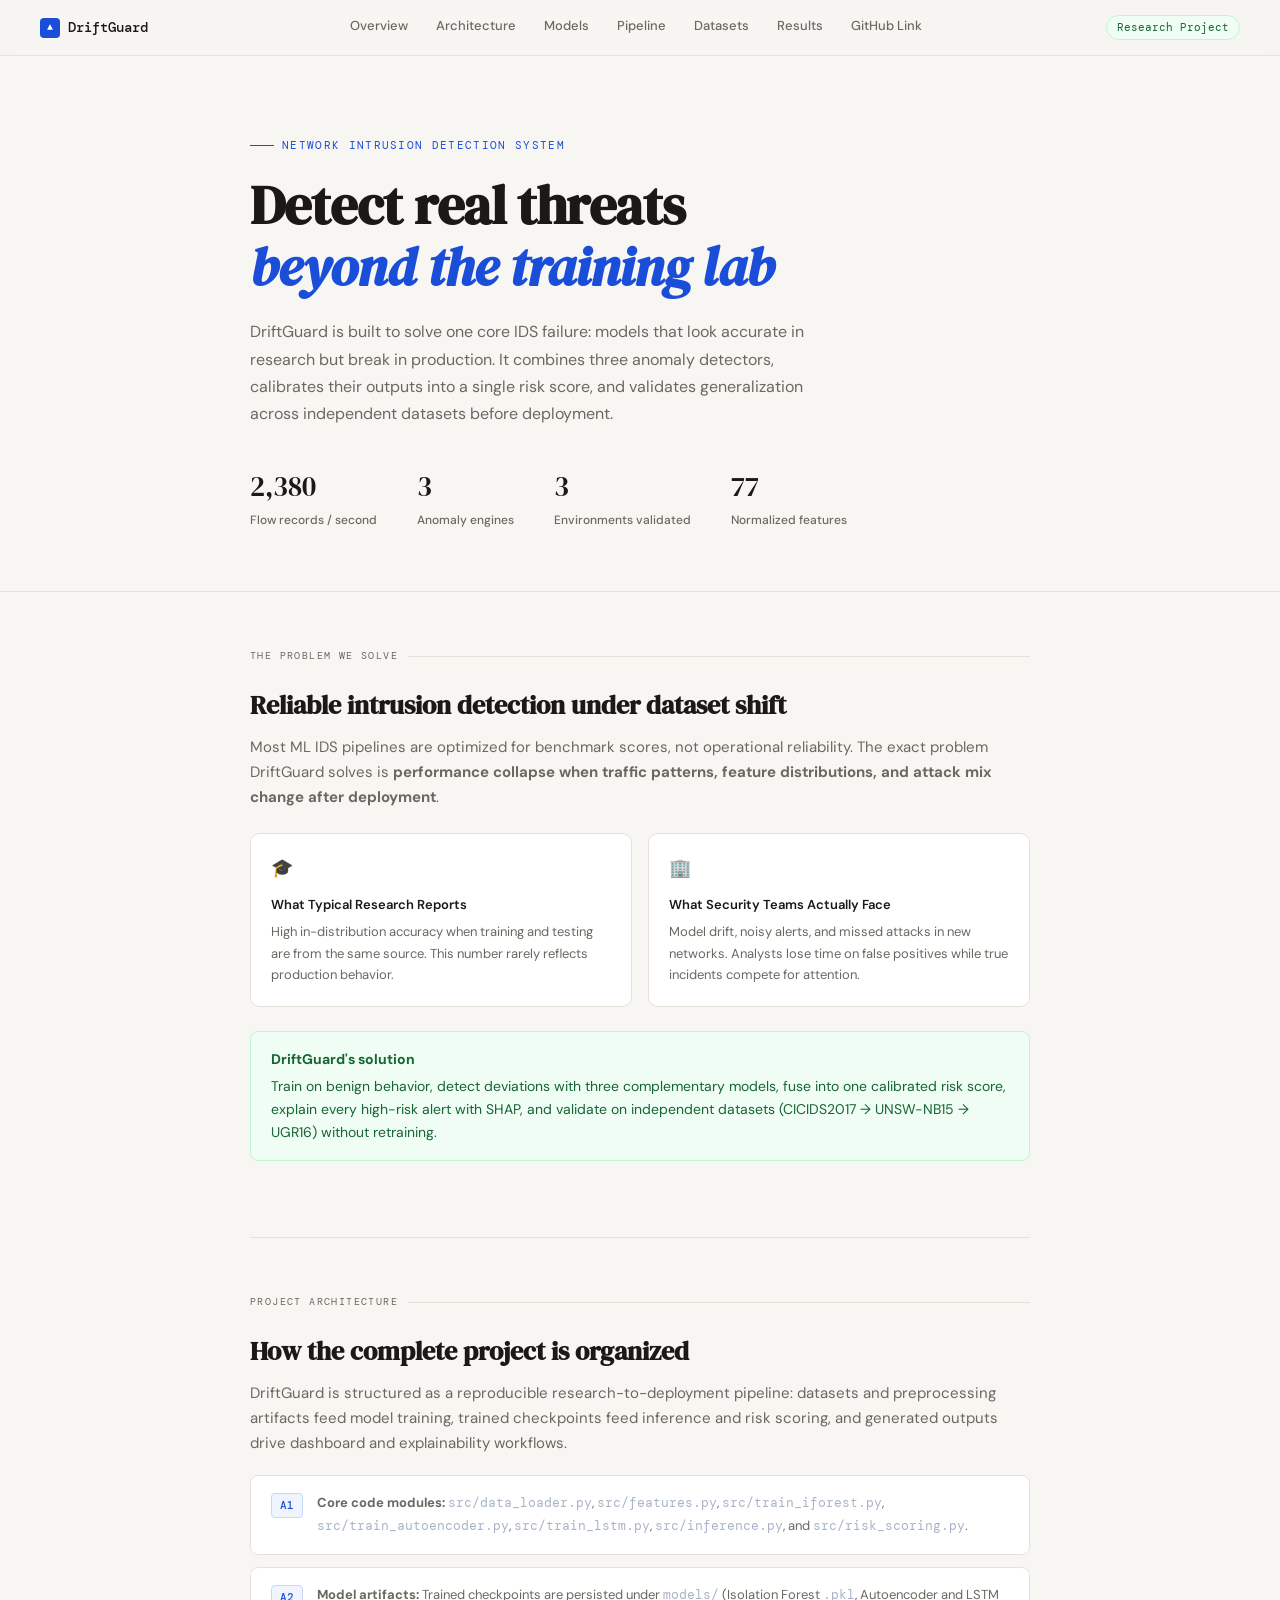
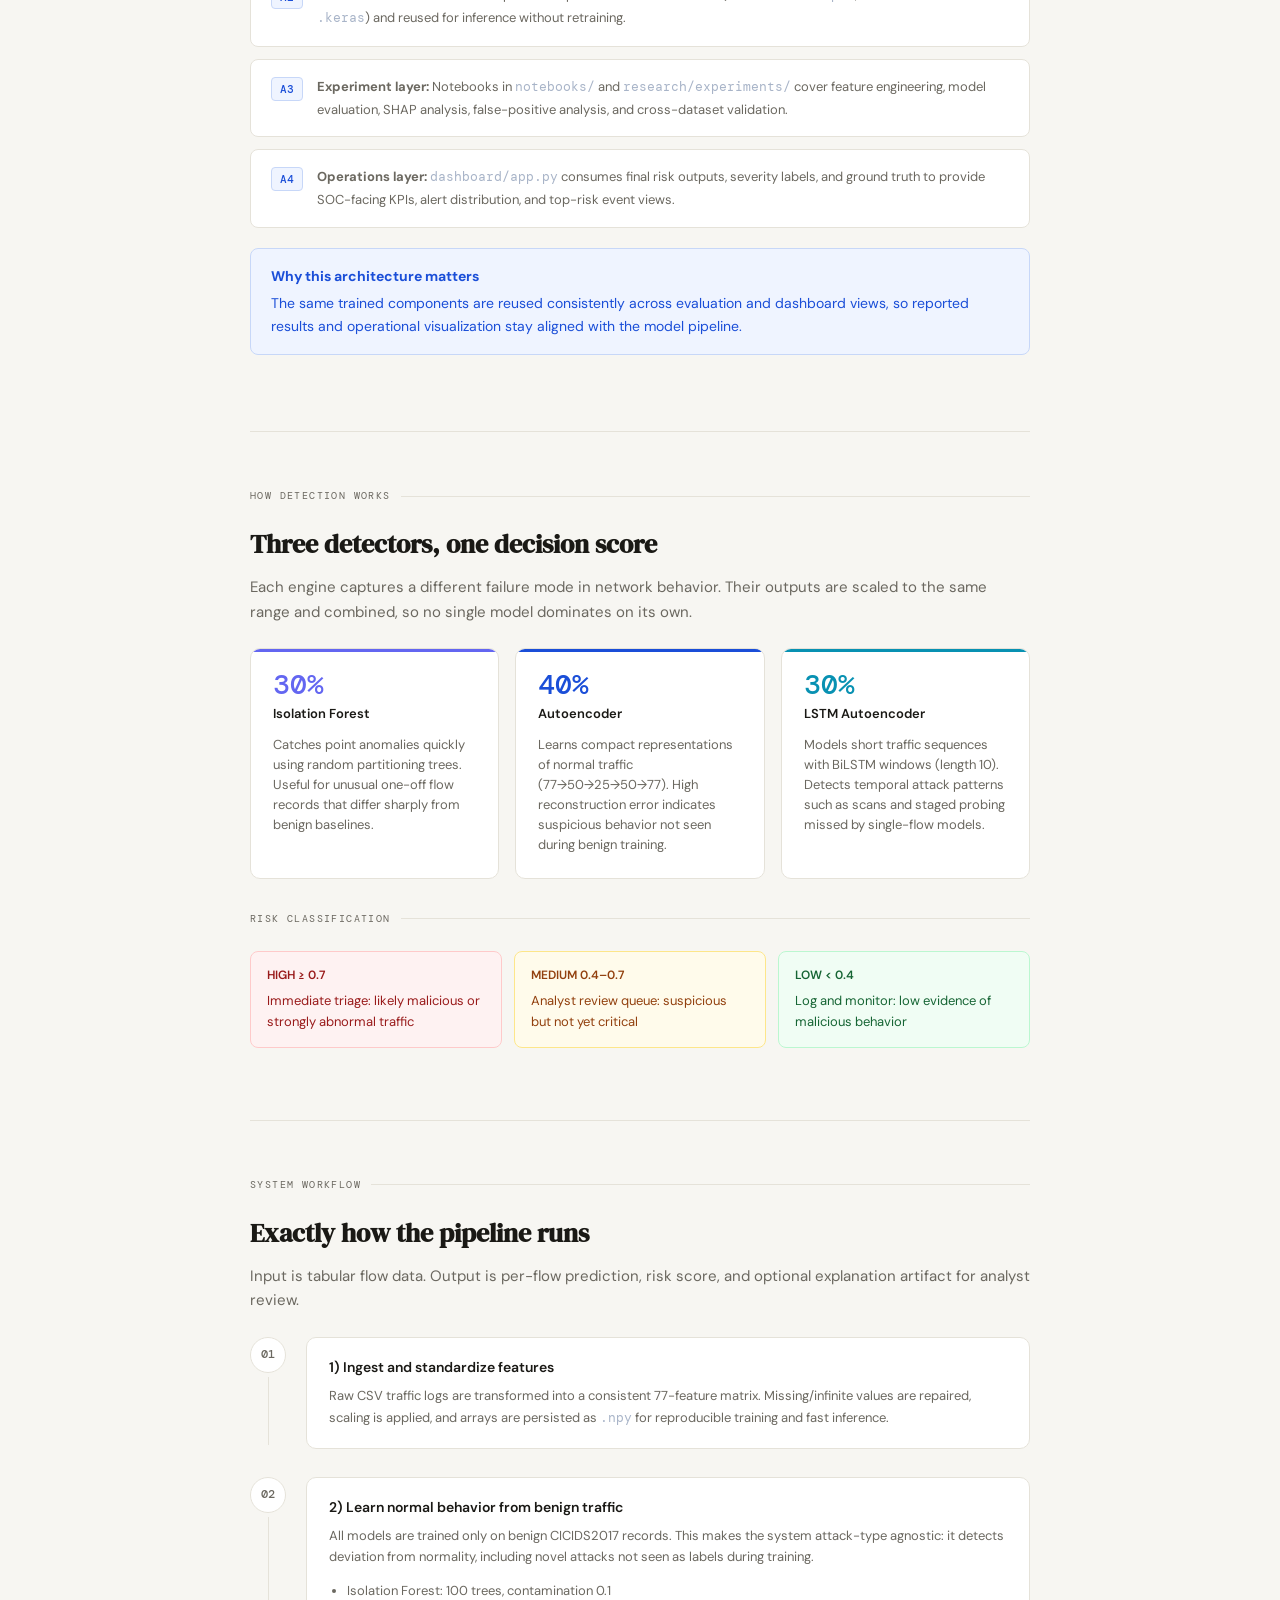
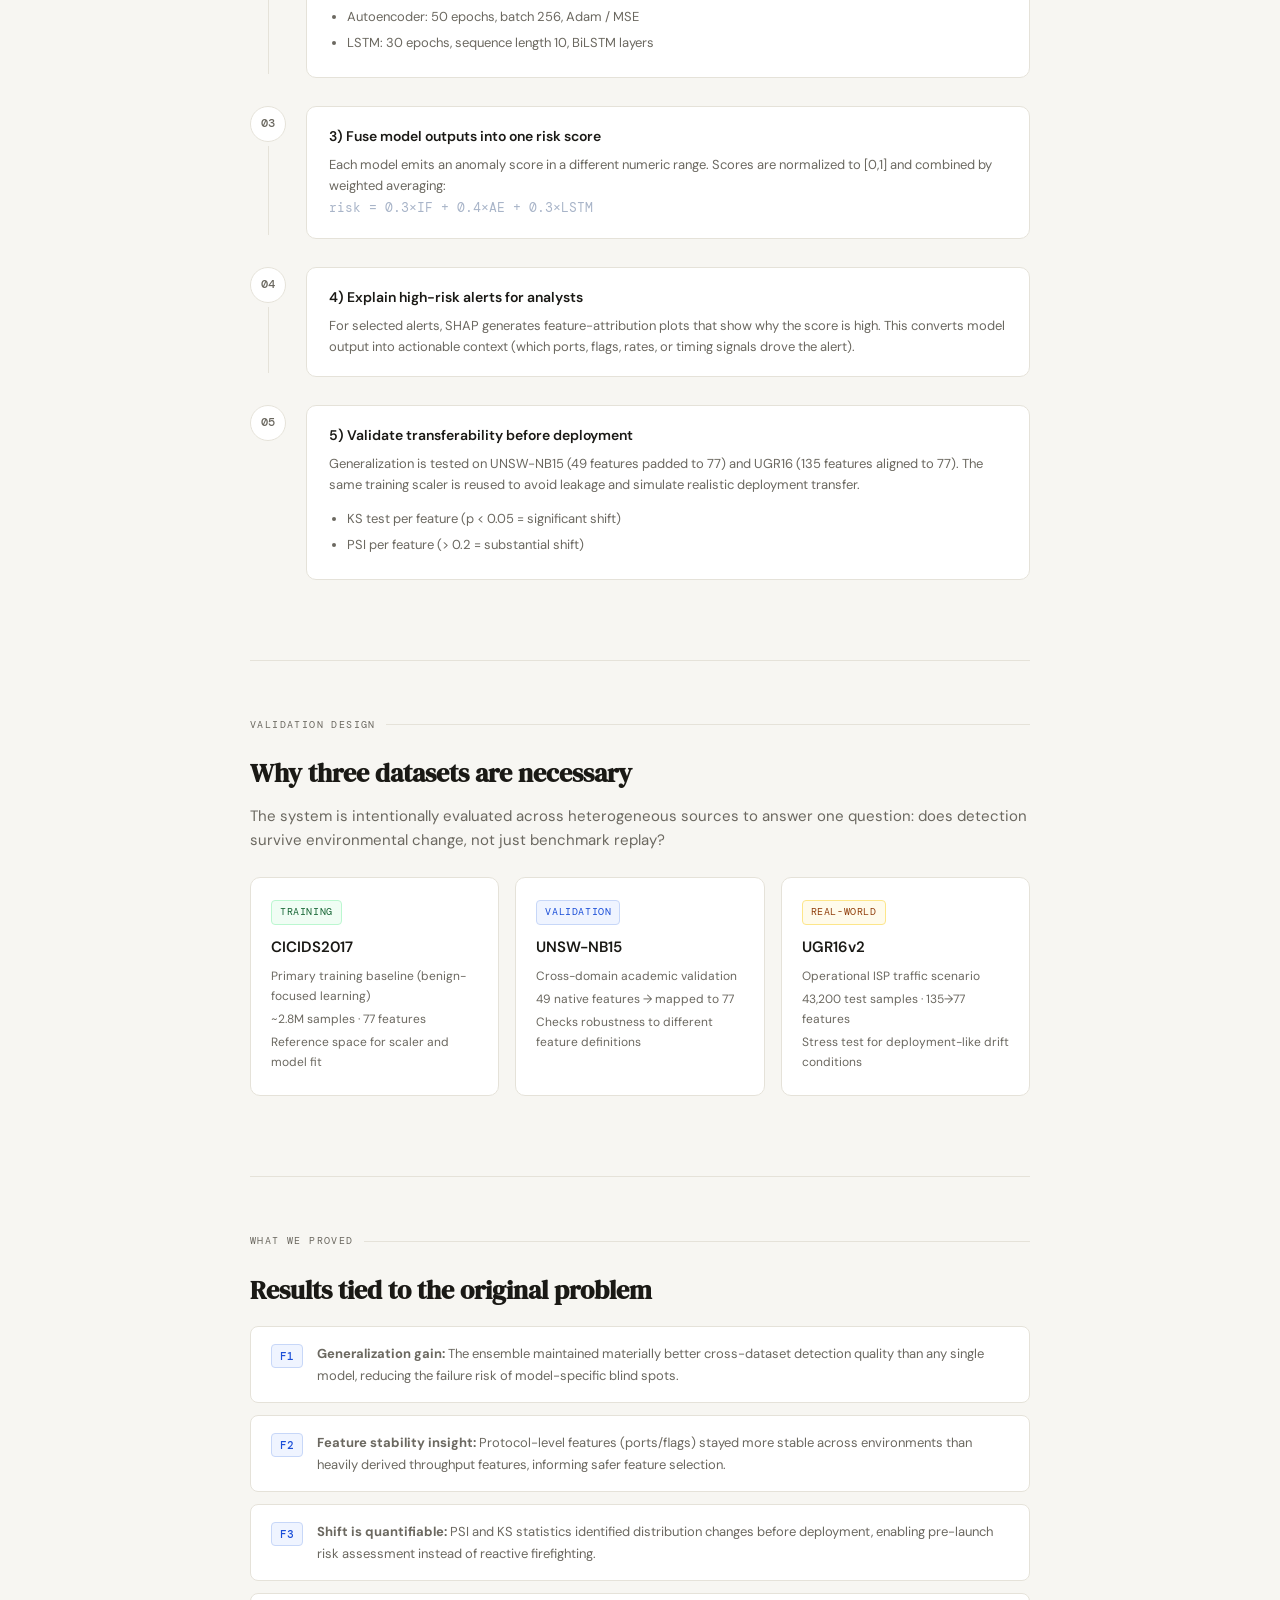
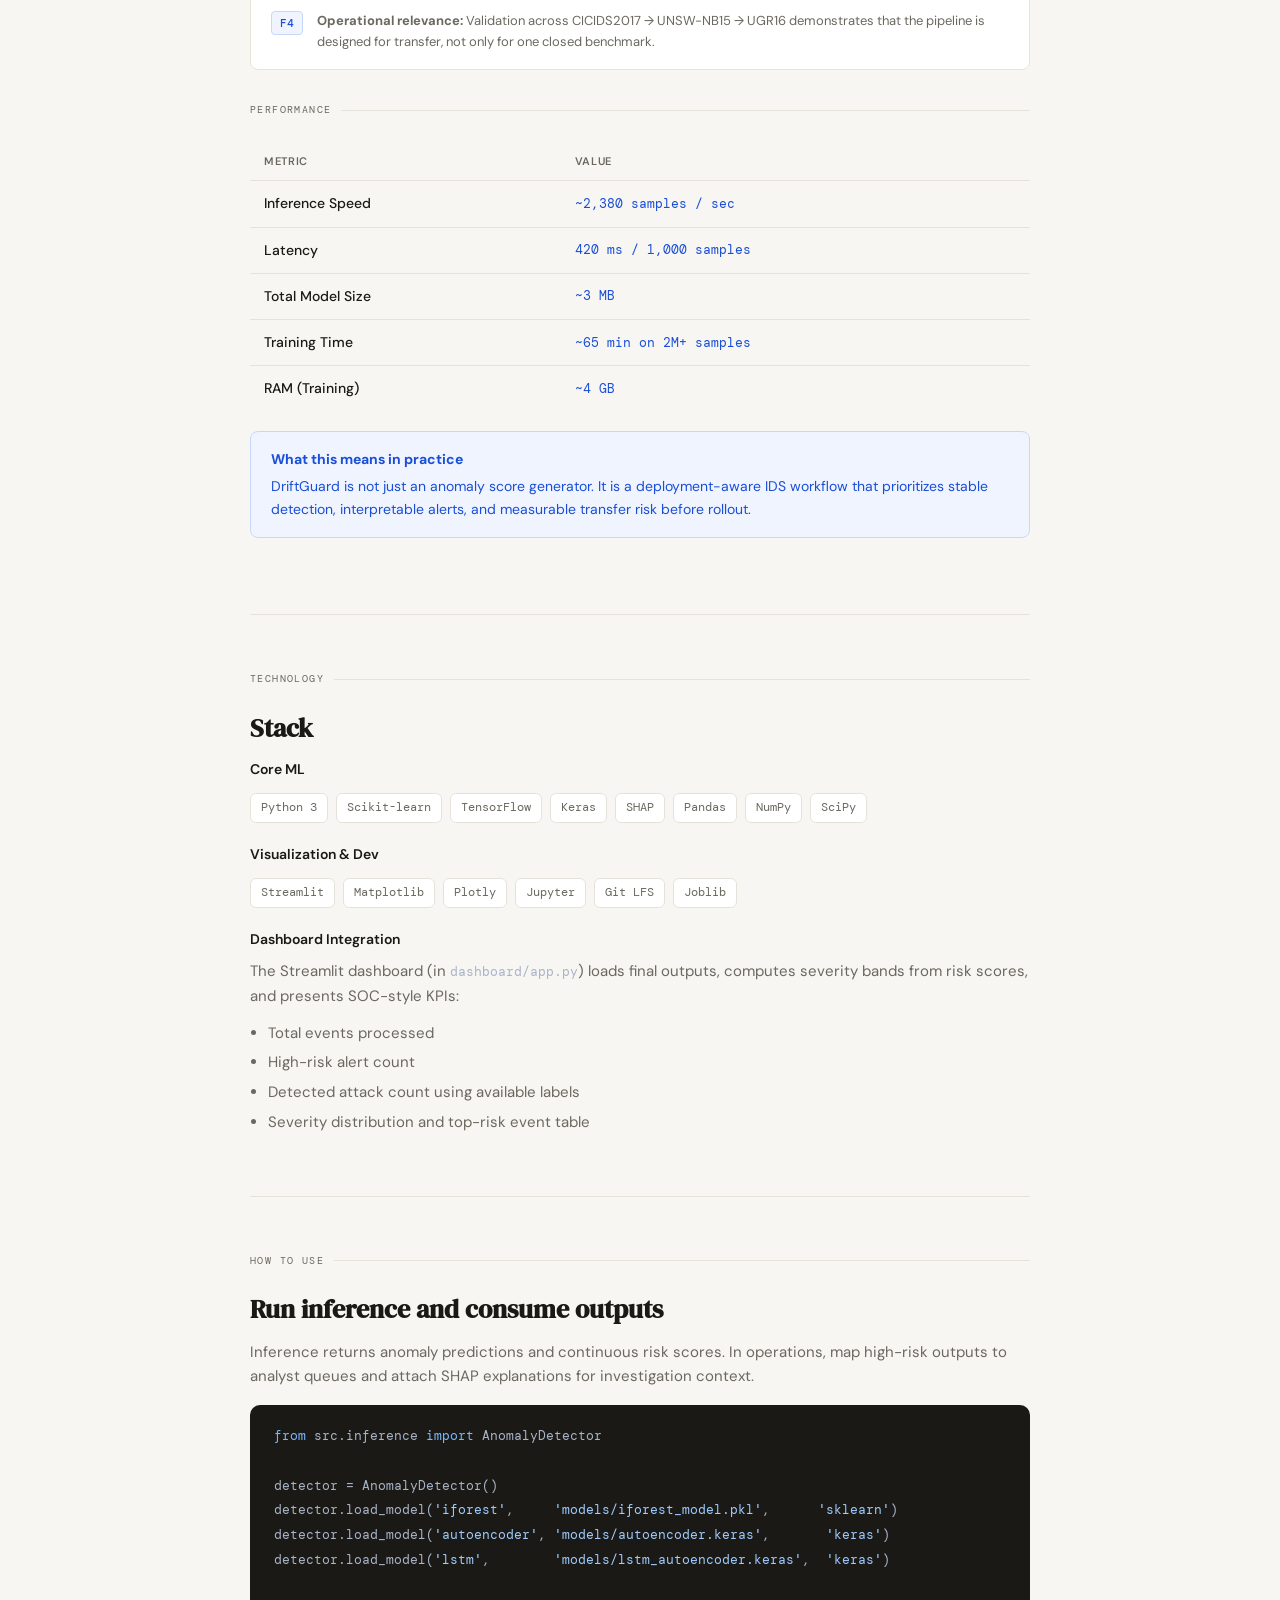
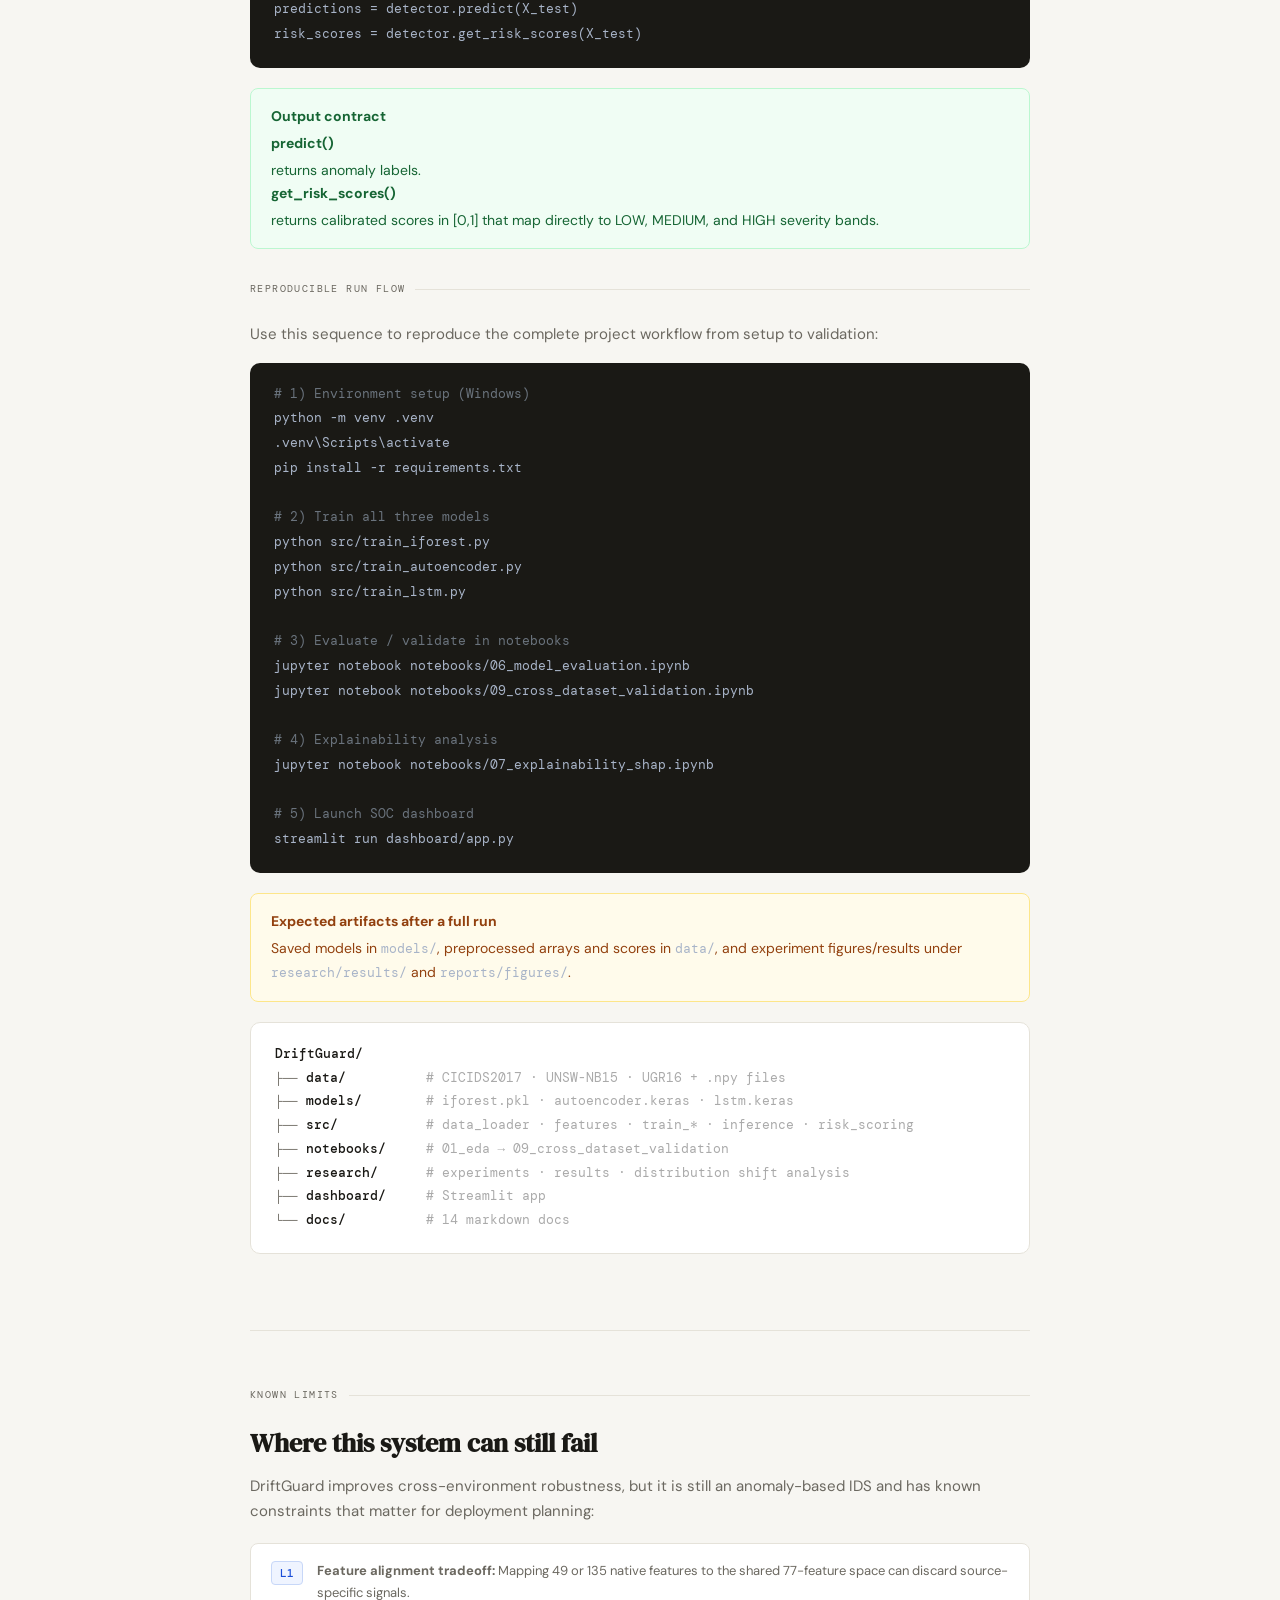
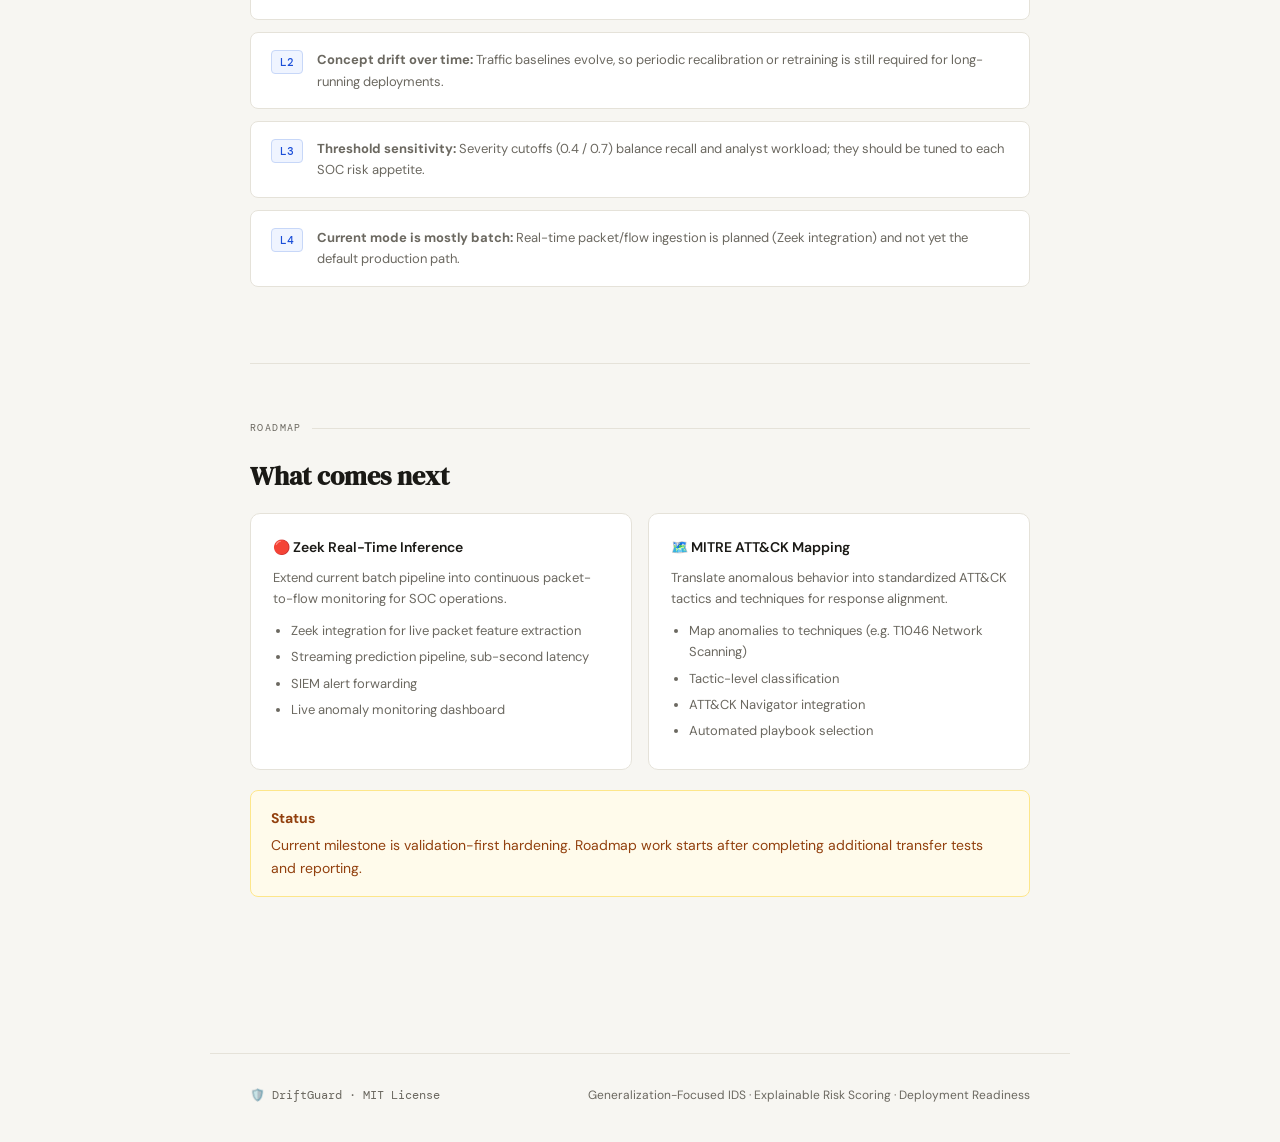
==== commit 8b05affd: "Update added github link" ====
--- a/index.html
+++ b/index.html
@@ -409,6 +409,7 @@
     <li><a href="#pipeline">Pipeline</a></li>
     <li><a href="#datasets">Datasets</a></li>
     <li><a href="#results">Results</a></li>
+    <li><a href="https://github.com/NITHINKR06/DriftGuard">GitHub Link</a></li>
   </ul>
   <span class="nav-badge">Research Project</span>
 </nav>
@@ -852,4 +853,4 @@
 </footer>
 
 </body>
-</html>+</html>
